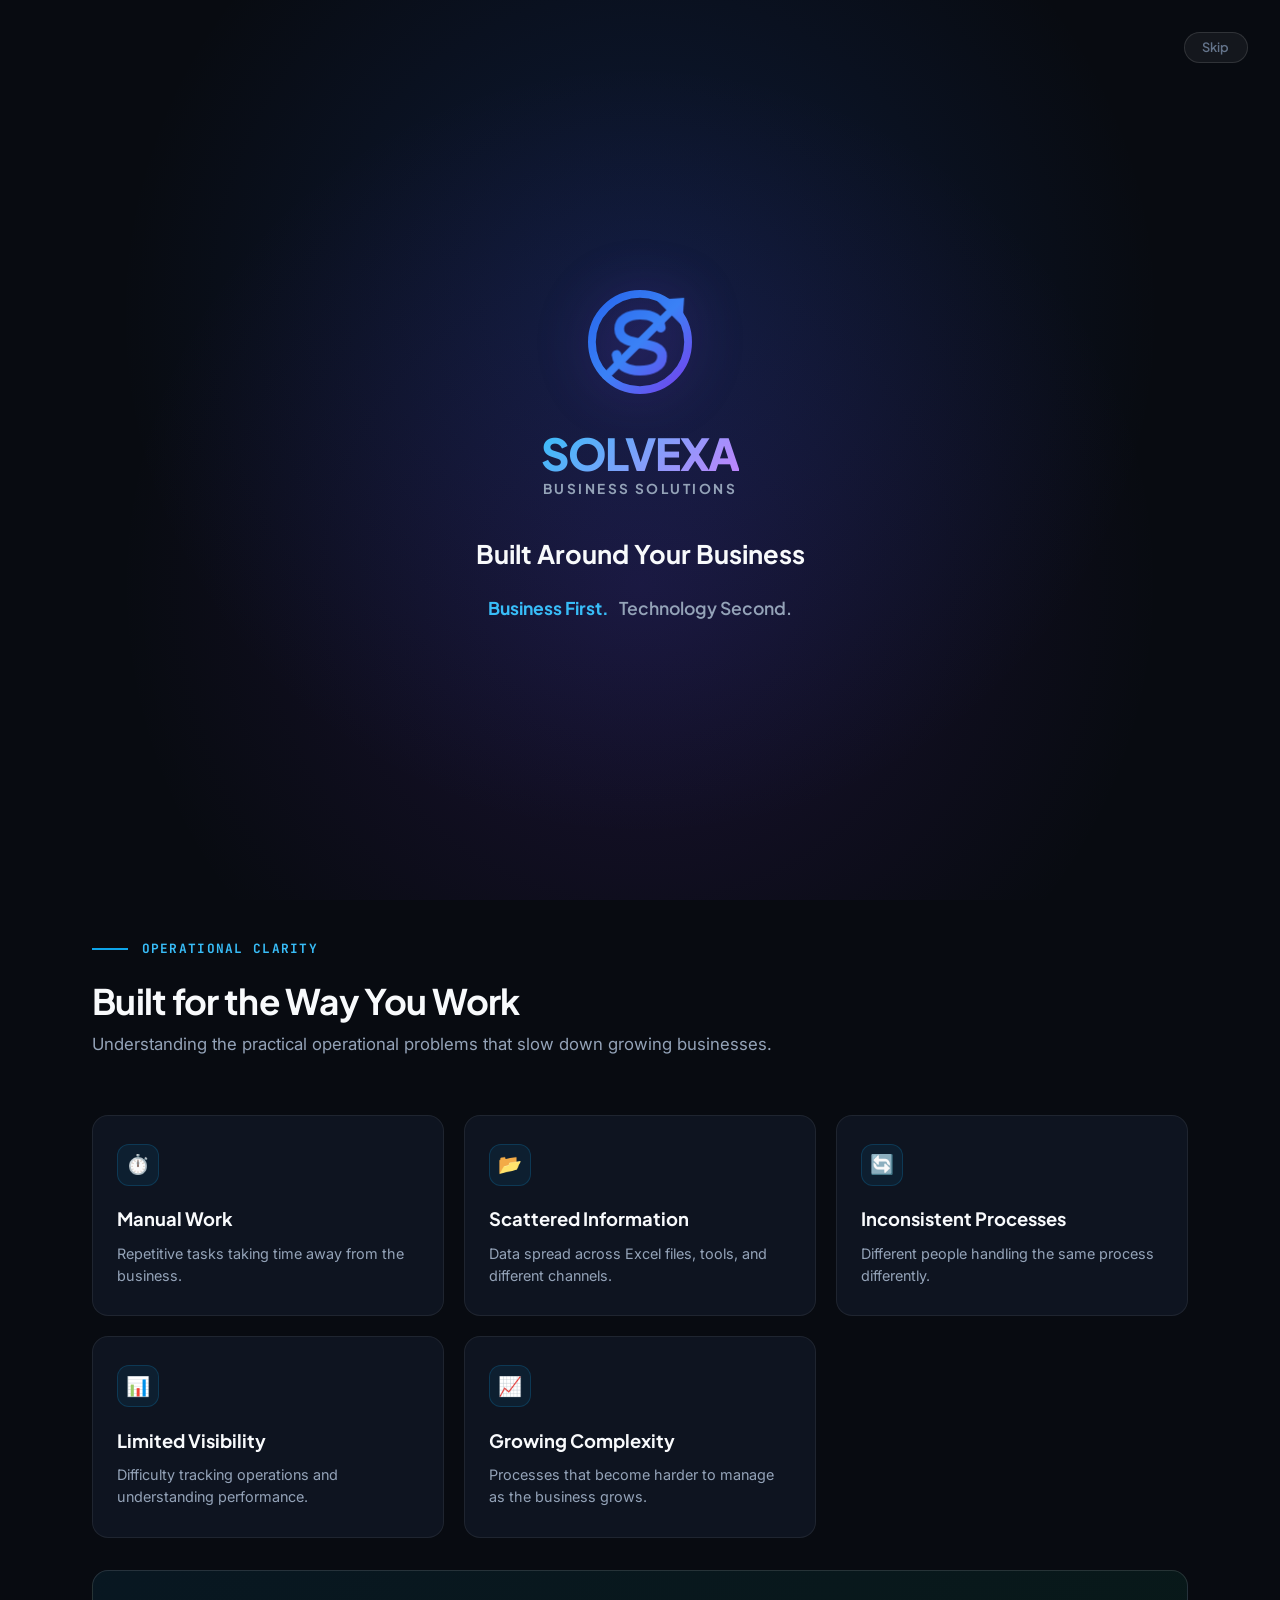
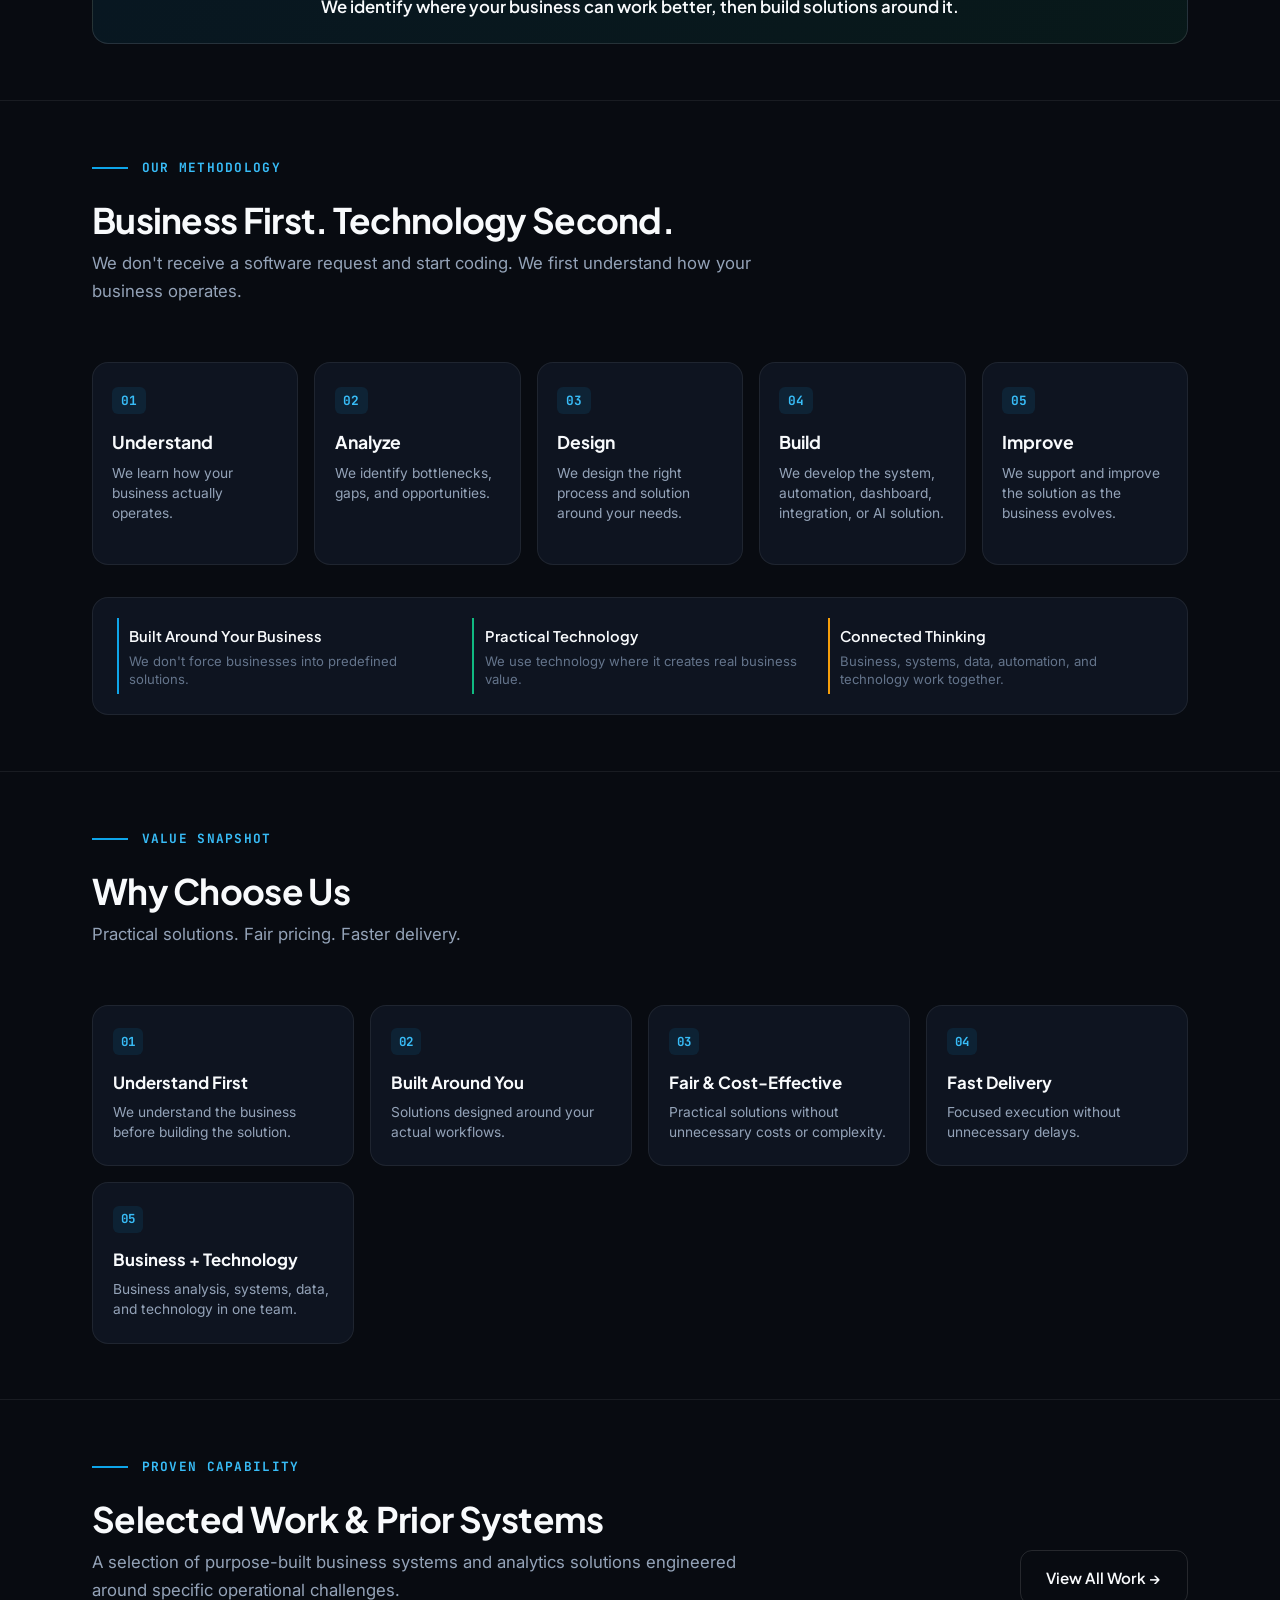
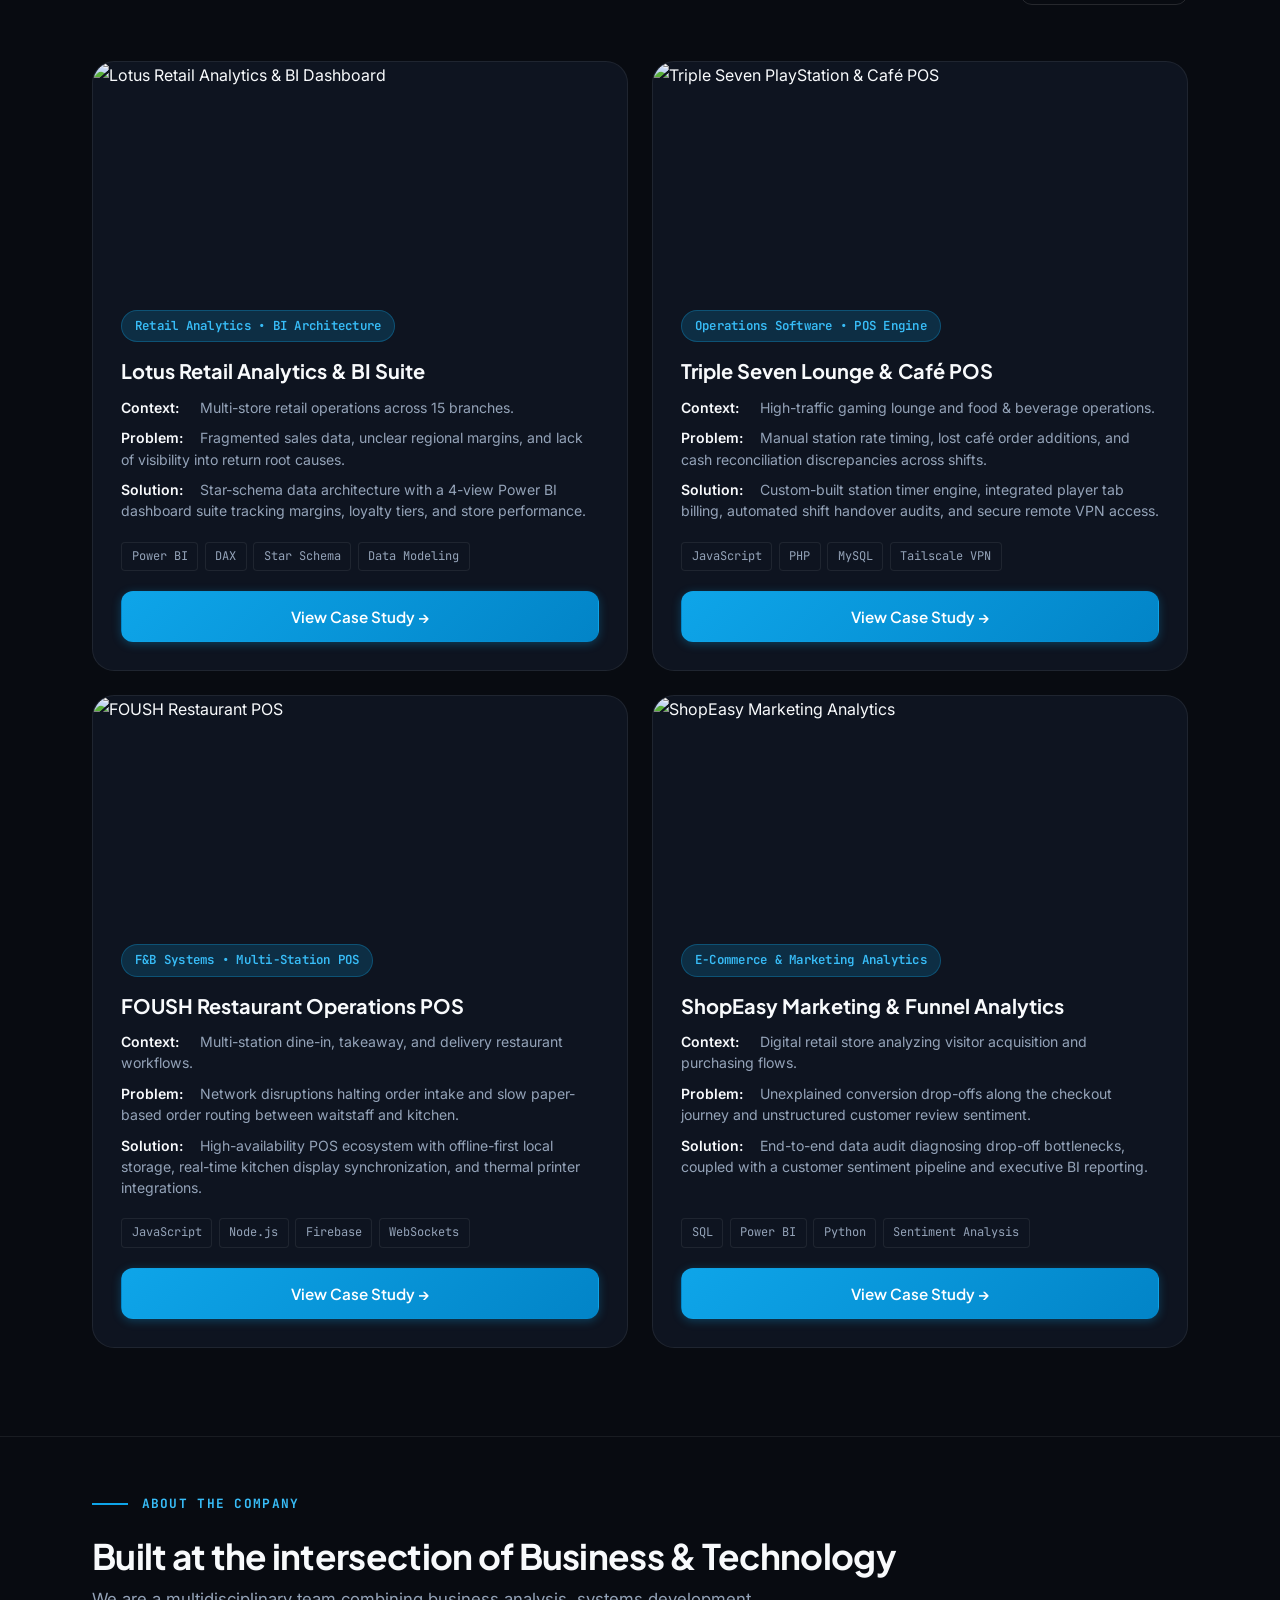
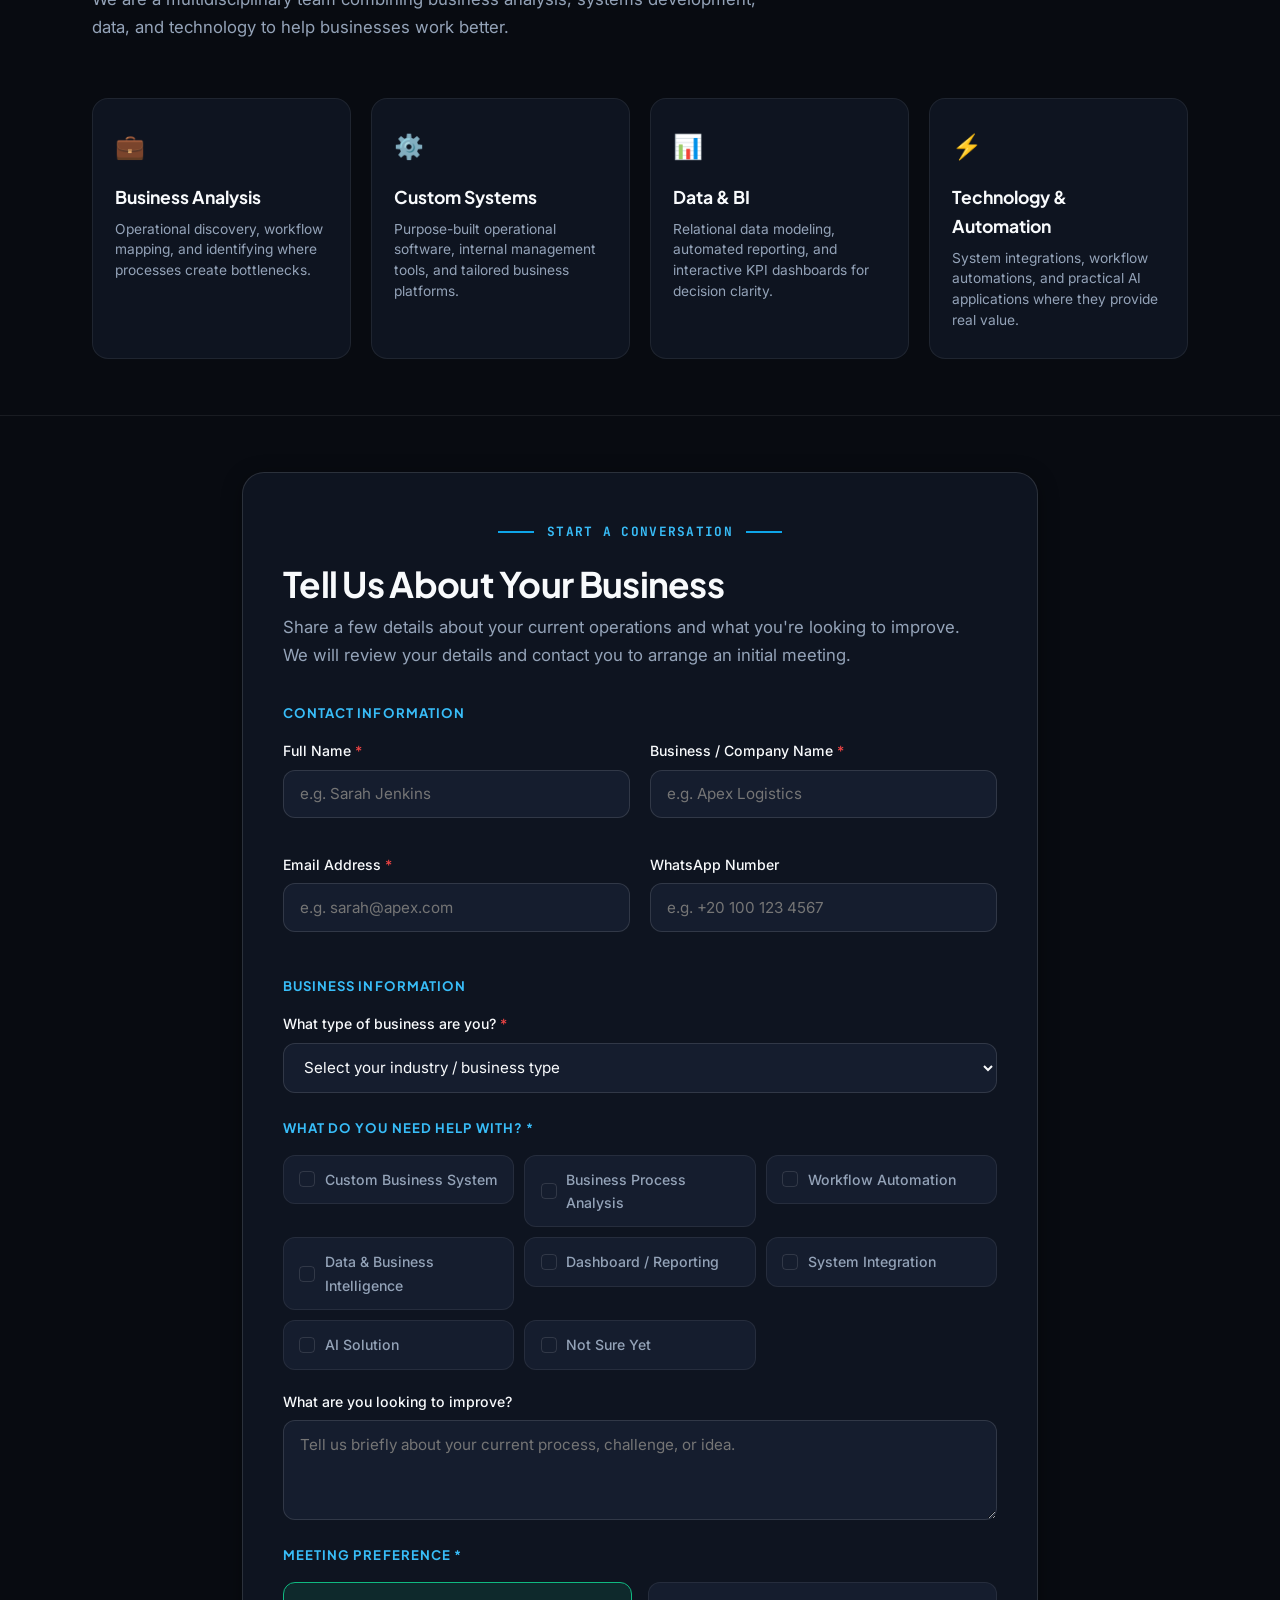
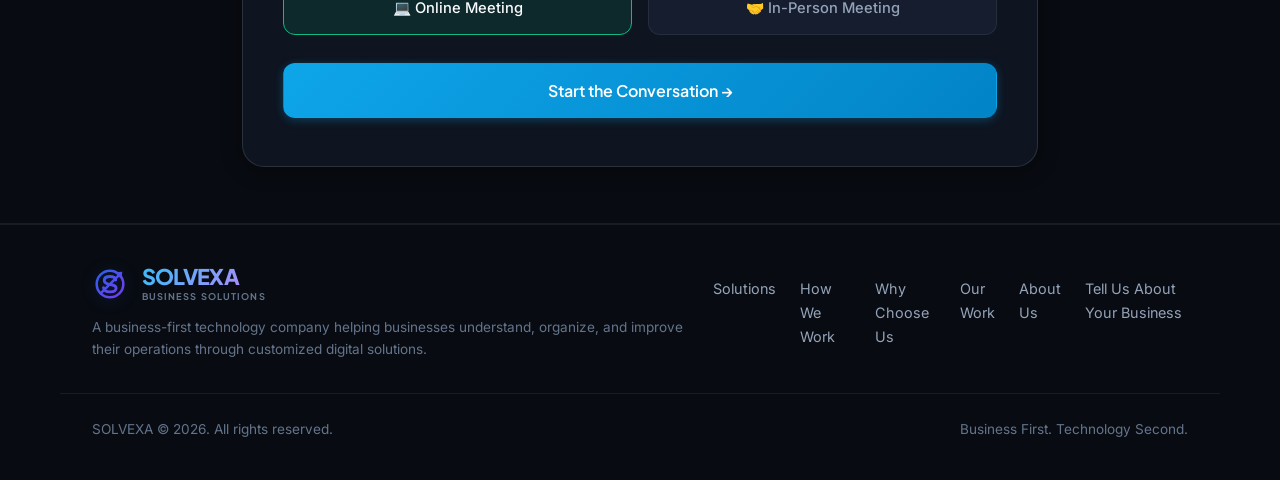
==== index.html @ 396584d7 "Implement SOLVEXA brand identity, opening intro sequence, and hero experience" ====
<!DOCTYPE html>
<html lang="en" dir="ltr">
<head>
  <meta charset="UTF-8" />
  <meta name="viewport" content="width=device-width, initial-scale=1.0" />
  <title>SOLVEXA — Business-First Digital Solutions</title>
  <meta name="description" content="SOLVEXA is a business-first technology company helping businesses understand, organize, and improve their operations through customized digital solutions." />
  
  <!-- Google Fonts: Cairo, Plus Jakarta Sans, Inter, JetBrains Mono -->
  <link rel="preconnect" href="https://fonts.googleapis.com" />
  <link rel="preconnect" href="https://fonts.gstatic.com" crossorigin />
  <link href="https://fonts.googleapis.com/css2?family=Cairo:wght@400;500;600;700;800&family=Inter:wght@300;400;500;600;700&family=JetBrains+Mono:wght@400;500;600;700&family=Plus+Jakarta+Sans:wght@400;500;600;700;800;900&display=swap" rel="stylesheet" />
  
  <!-- Core Stylesheet -->
  <link rel="stylesheet" href="css/styles.css" />
</head>
<body class="dark-theme kh-inspired">

  <!-- ================= 00. SOLVEXA OPENING INTRO SEQUENCE ================= -->
  <div id="solvexa-intro-overlay" class="solvexa-intro-overlay" role="dialog" aria-modal="true" aria-label="SOLVEXA Brand Introduction">
    <button id="solvexa-skip-btn" class="solvexa-skip-btn" aria-label="Skip Introduction" data-i18n="intro.skip">Skip</button>
    
    <div class="intro-content-container">
      <!-- 1. Animated Logo Symbol -->
      <div class="intro-symbol-wrapper">
        <svg class="intro-symbol-svg" viewBox="0 0 200 200" fill="none" xmlns="http://www.w3.org/2000/svg">
          <defs>
            <linearGradient id="solv-grad-primary" x1="20" y1="20" x2="180" y2="180" gradientUnits="userSpaceOnUse">
              <stop offset="0%" stop-color="#2563EB" />
              <stop offset="50%" stop-color="#3B82F6" />
              <stop offset="100%" stop-color="#7C3AED" />
            </linearGradient>
          </defs>
          <!-- Orbital Outer Circle -->
          <circle class="intro-circle" cx="100" cy="100" r="74" stroke="url(#solv-grad-primary)" stroke-width="12" stroke-linecap="round" />
          
          <!-- Upward Arrow Through Center -->
          <g class="intro-arrow-group">
            <line class="intro-arrow-stem" x1="48" y1="152" x2="154" y2="46" stroke="url(#solv-grad-primary)" stroke-width="12" stroke-linecap="round" />
            <path class="intro-arrow-head" d="M125 35 L168 32 L165 75 Z" fill="url(#solv-grad-primary)" />
          </g>
          
          <!-- Iconic Center S -->
          <path class="intro-s-curve" d="M 132 78 C 130 64 118 58 100 58 C 82 58 68 66 68 80 C 68 112 134 94 134 122 C 134 138 118 144 100 144 C 80 144 66 136 64 120" stroke="url(#solv-grad-primary)" stroke-width="15" stroke-linecap="round" stroke-linejoin="round" fill="none" />
        </svg>
      </div>

      <!-- 2. Brand Wordmark & Descriptor -->
      <div class="intro-brand-block">
        <h1 class="intro-wordmark" data-i18n="nav.brand_name">solvexa</h1>
        <span class="intro-descriptor" data-i18n="intro.descriptor">BUSINESS SOLUTIONS</span>
      </div>

      <!-- 3. Positioning Statements Sequence -->
      <div class="intro-statements-block">
        <div class="intro-core-statement" data-i18n="intro.core_statement">Built Around Your Business</div>
        <div class="intro-philosophy-line">
          <span class="intro-phil-1" data-i18n="intro.phil_1">Business First.</span>
          <span class="intro-phil-2" data-i18n="intro.phil_2">Technology Second.</span>
        </div>
      </div>
    </div>
  </div>

  <!-- ================= TOP NAVIGATION BAR ================= -->
  <header class="site-header" id="header">
    <div class="nav-container">
      <a href="index.html" class="brand-logo-lockup" aria-label="SOLVEXA Homepage">
        <!-- SVG Symbol Mark -->
        <svg class="brand-logo-icon" viewBox="0 0 200 200" fill="none" xmlns="http://www.w3.org/2000/svg">
          <circle cx="100" cy="100" r="74" stroke="url(#solv-grad-nav)" stroke-width="14" stroke-linecap="round" />
          <line x1="48" y1="152" x2="154" y2="46" stroke="url(#solv-grad-nav)" stroke-width="14" stroke-linecap="round" />
          <path d="M125 35 L168 32 L165 75 Z" fill="url(#solv-grad-nav)" />
          <path d="M 132 78 C 130 64 118 58 100 58 C 82 58 68 66 68 80 C 68 112 134 94 134 122 C 134 138 118 144 100 144 C 80 144 66 136 64 120" stroke="url(#solv-grad-nav)" stroke-width="16" stroke-linecap="round" stroke-linejoin="round" fill="none" />
          <defs>
            <linearGradient id="solv-grad-nav" x1="20" y1="20" x2="180" y2="180" gradientUnits="userSpaceOnUse">
              <stop offset="0%" stop-color="#2563EB" />
              <stop offset="100%" stop-color="#7C3AED" />
            </linearGradient>
          </defs>
        </svg>

        <div class="brand-logo-text-group">
          <span class="brand-wordmark-title" data-i18n="nav.brand_name">solvexa</span>
          <span class="brand-descriptor-tag" data-i18n="nav.descriptor">BUSINESS SOLUTIONS</span>
        </div>
      </a>

      <div class="header-right-group">
        <nav class="nav-links" id="nav-links">
          <a href="#built-for-work" class="nav-link" data-i18n="nav.solutions">Solutions</a>
          <a href="#our-approach" class="nav-link" data-i18n="nav.how_we_work">How We Work</a>
          <a href="#why-us" class="nav-link" data-i18n="nav.why_us">Why Choose Us</a>
          <a href="#selected-work" class="nav-link" data-i18n="nav.our_work">Our Work</a>
          <a href="#about-us" class="nav-link" data-i18n="nav.about_us">About Us</a>
        </nav>

        <div class="header-social-pills">
          <!-- Language Switcher Pill -->
          <div class="lang-switch-wrap" aria-label="Language Switcher">
            <button type="button" class="lang-btn active" data-lang="en">EN</button>
            <span class="lang-sep">|</span>
            <button type="button" class="lang-btn" data-lang="ar">AR</button>
          </div>

          <a href="#discovery-form" class="btn btn-pill-primary btn-icon-right header-talk-btn">
            <span data-i18n="nav.cta">Tell Us About Your Business</span>
            <svg width="14" height="14" viewBox="0 0 24 24" fill="none" stroke="currentColor" stroke-width="2.5"><line x1="5" y1="12" x2="19" y2="12"></line><polyline points="12 5 19 12 12 19"></polyline></svg>
          </a>
        </div>

        <button class="mobile-toggle" id="mobile-toggle" aria-label="Toggle navigation menu">
          <span></span>
          <span></span>
          <span></span>
        </button>
      </div>
    </div>
  </header>

  <main>

    <!-- ================= 01. HERO SECTION ================= -->
    <section class="kh-hero-section section-spacing" id="home">
      <div class="container">
        
        <div class="kh-hero-grid">
          
          <!-- Left Column: Business-First Positioning -->
          <div class="kh-hero-text-col reveal-on-scroll">
            <div class="hero-badge-wrap">
              <span class="badge badge-primary" data-i18n="hero.badge">SOLVEXA • BUSINESS SOLUTIONS</span>
            </div>

            <h1 class="kh-hero-title">
              <span data-i18n="hero.title_part1">Built Around</span> <br />
              <span class="heading-highlight-svg">
                <span data-i18n="hero.title_part2">Your Business.</span>
                <svg class="highlight-scribble" viewBox="0 0 760 60" preserveAspectRatio="none">
                  <path d="M19,49C75.19,30.63,152,21,317.26,17.27c55.43-.41,198.33-2.08,407.85,12.53"></path>
                </svg>
              </span>
            </h1>

            <p class="kh-hero-subtitle" data-i18n="hero.subtitle">
              We understand your business, identify what can be improved, and build the right solutions around it.
            </p>

            <div class="kh-hero-actions">
              <a href="#discovery-form" class="btn btn-light-editorial btn-icon-right">
                <span data-i18n="hero.cta_primary">Tell Us About Your Business</span>
                <svg width="16" height="16" viewBox="0 0 24 24" fill="none" stroke="currentColor" stroke-width="2.5"><line x1="5" y1="12" x2="19" y2="12"></line><polyline points="12 5 19 12 12 19"></polyline></svg>
              </a>
              <a href="#built-for-work" class="btn btn-outline-editorial btn-icon-right hover-icon-down">
                <span data-i18n="hero.cta_secondary">Explore Our Solutions</span>
                <svg width="16" height="16" viewBox="0 0 24 24" fill="none" stroke="currentColor" stroke-width="2.5"><line x1="12" y1="5" x2="12" y2="19"></line><polyline points="19 12 12 19 5 12"></polyline></svg>
              </a>
            </div>
          </div>

          <!-- Right Column: Abstract Workflow Architecture Visual -->
          <div class="kh-hero-visual-col reveal-on-scroll">
            <div class="hero-workflow-visual">
              <div class="workflow-nodes-flow">
                
                <div class="workflow-node-card">
                  <div class="workflow-node-icon">🏢</div>
                  <div class="workflow-node-text">
                    <h4 data-i18n="hero.node1_title">Business Operations</h4>
                    <p data-i18n="hero.node1_desc">Understanding real-world workflows, teams, and daily challenges.</p>
                  </div>
                </div>

                <div class="workflow-connector-line">
                  <svg width="20" height="20" viewBox="0 0 24 24" fill="none" stroke="currentColor" stroke-width="2.5"><line x1="12" y1="4" x2="12" y2="20"></line><polyline points="6 14 12 20 18 14"></polyline></svg>
                </div>

                <div class="workflow-node-card">
                  <div class="workflow-node-icon">🔍</div>
                  <div class="workflow-node-text">
                    <h4 data-i18n="hero.node2_title">Process & Bottleneck Analysis</h4>
                    <p data-i18n="hero.node2_desc">Diagnosing friction, manual steps, and visibility gaps.</p>
                  </div>
                </div>

                <div class="workflow-connector-line">
                  <svg width="20" height="20" viewBox="0 0 24 24" fill="none" stroke="currentColor" stroke-width="2.5"><line x1="12" y1="4" x2="12" y2="20"></line><polyline points="6 14 12 20 18 14"></polyline></svg>
                </div>

                <div class="workflow-node-card">
                  <div class="workflow-node-icon">⚡</div>
                  <div class="workflow-node-text">
                    <h4 data-i18n="hero.node3_title">Custom Digital Solution</h4>
                    <p data-i18n="hero.node3_desc">Tailored systems, automations, dashboards, and integrations.</p>
                  </div>
                </div>

              </div>
            </div>
          </div>

        </div>

      </div>
    </section>

    <!-- ================= 02. BUILT FOR THE WAY YOU WORK ================= -->
    <section class="section-spacing" id="built-for-work">
      <div class="container">
        
        <div class="section-header">
          <div class="editorial-divider">
            <span class="divider-line"></span>
            <span class="divider-text" data-i18n="problems.tag">OPERATIONAL CLARITY</span>
          </div>
          <h2 class="section-heading" data-i18n="problems.title">Built for the Way You Work</h2>
          <p class="section-sub" data-i18n="problems.subtitle">Understanding the practical operational problems that slow down growing businesses.</p>
        </div>

        <div class="problems-grid reveal-on-scroll">
          
          <div class="problem-card">
            <div class="problem-card-icon">⏱️</div>
            <h3 class="problem-card-title" data-i18n="problems.card1_title">Manual Work</h3>
            <p class="problem-card-desc" data-i18n="problems.card1_desc">Repetitive tasks taking time away from the business.</p>
          </div>

          <div class="problem-card">
            <div class="problem-card-icon">📂</div>
            <h3 class="problem-card-title" data-i18n="problems.card2_title">Scattered Information</h3>
            <p class="problem-card-desc" data-i18n="problems.card2_desc">Data spread across Excel files, tools, and different channels.</p>
          </div>

          <div class="problem-card">
            <div class="problem-card-icon">🔄</div>
            <h3 class="problem-card-title" data-i18n="problems.card3_title">Inconsistent Processes</h3>
            <p class="problem-card-desc" data-i18n="problems.card3_desc">Different people handling the same process differently.</p>
          </div>

          <div class="problem-card">
            <div class="problem-card-icon">📊</div>
            <h3 class="problem-card-title" data-i18n="problems.card4_title">Limited Visibility</h3>
            <p class="problem-card-desc" data-i18n="problems.card4_desc">Difficulty tracking operations and understanding performance.</p>
          </div>

          <div class="problem-card">
            <div class="problem-card-icon">📈</div>
            <h3 class="problem-card-title" data-i18n="problems.card5_title">Growing Complexity</h3>
            <p class="problem-card-desc" data-i18n="problems.card5_desc">Processes that become harder to manage as the business grows.</p>
          </div>

        </div>

        <div class="section-anchor-banner reveal-on-scroll">
          <p data-i18n="problems.banner">We identify where your business can work better, then build solutions around it.</p>
        </div>

      </div>
    </section>

    <!-- ================= 03. OUR APPROACH ================= -->
    <section class="section-spacing" id="our-approach">
      <div class="container">
        
        <div class="section-header">
          <div class="editorial-divider">
            <span class="divider-line"></span>
            <span class="divider-text" data-i18n="approach.tag">OUR METHODOLOGY</span>
          </div>
          <h2 class="section-heading" data-i18n="approach.title">Business First. Technology Second.</h2>
          <p class="section-sub" data-i18n="approach.subtitle">We don't receive a software request and start coding. We first understand how your business operates.</p>
        </div>

        <!-- 5-Step Process (Main Visual Focus) -->
        <div class="approach-steps-grid reveal-on-scroll">
          
          <div class="step-card">
            <span class="step-number">01</span>
            <h3 class="step-title" data-i18n="approach.step1_title">Understand</h3>
            <p class="step-desc" data-i18n="approach.step1_desc">We learn how your business actually operates.</p>
          </div>

          <div class="step-card">
            <span class="step-number">02</span>
            <h3 class="step-title" data-i18n="approach.step2_title">Analyze</h3>
            <p class="step-desc" data-i18n="approach.step2_desc">We identify bottlenecks, gaps, and opportunities.</p>
          </div>

          <div class="step-card">
            <span class="step-number">03</span>
            <h3 class="step-title" data-i18n="approach.step3_title">Design</h3>
            <p class="step-desc" data-i18n="approach.step3_desc">We design the right process and solution around your needs.</p>
          </div>

          <div class="step-card">
            <span class="step-number">04</span>
            <h3 class="step-title" data-i18n="approach.step4_title">Build</h3>
            <p class="step-desc" data-i18n="approach.step4_desc">We develop the system, automation, dashboard, integration, or AI solution.</p>
          </div>

          <div class="step-card">
            <span class="step-number">05</span>
            <h3 class="step-title" data-i18n="approach.step5_title">Improve</h3>
            <p class="step-desc" data-i18n="approach.step5_desc">We support and improve the solution as the business evolves.</p>
          </div>

        </div>

        <!-- Secondary Core Principles -->
        <div class="principles-row reveal-on-scroll">
          
          <div class="principle-item">
            <h4 class="principle-title" data-i18n="approach.principle1_title">Built Around Your Business</h4>
            <p class="principle-desc" data-i18n="approach.principle1_desc">We don't force businesses into predefined solutions.</p>
          </div>

          <div class="principle-item">
            <h4 class="principle-title" data-i18n="approach.principle2_title">Practical Technology</h4>
            <p class="principle-desc" data-i18n="approach.principle2_desc">We use technology where it creates real business value.</p>
          </div>

          <div class="principle-item">
            <h4 class="principle-title" data-i18n="approach.principle3_title">Connected Thinking</h4>
            <p class="principle-desc" data-i18n="approach.principle3_desc">Business, systems, data, automation, and technology work together.</p>
          </div>

        </div>

      </div>
    </section>

    <!-- ================= 04. WHY CHOOSE US ================= -->
    <section class="section-spacing" id="why-us">
      <div class="container">
        
        <div class="section-header">
          <div class="editorial-divider">
            <span class="divider-line"></span>
            <span class="divider-text" data-i18n="why.tag">VALUE SNAPSHOT</span>
          </div>
          <h2 class="section-heading" data-i18n="why.title">Why Choose Us</h2>
          <p class="section-sub" data-i18n="why.subtitle">Practical solutions. Fair pricing. Faster delivery.</p>
        </div>

        <div class="why-us-grid reveal-on-scroll">
          
          <!-- Reason 1 -->
          <div class="why-card">
            <div class="why-card-header">
              <span class="why-num">01</span>
            </div>
            <h3 class="why-title" data-i18n="why.card1_title">Understand First</h3>
            <p class="why-desc" data-i18n="why.card1_desc">We understand the business before building the solution.</p>
          </div>

          <!-- Reason 2 -->
          <div class="why-card">
            <div class="why-card-header">
              <span class="why-num">02</span>
            </div>
            <h3 class="why-title" data-i18n="why.card2_title">Built Around You</h3>
            <p class="why-desc" data-i18n="why.card2_desc">Solutions designed around your actual workflows.</p>
          </div>

          <!-- Reason 3 -->
          <div class="why-card">
            <div class="why-card-header">
              <span class="why-num">03</span>
            </div>
            <h3 class="why-title" data-i18n="why.card3_title">Fair & Cost-Effective</h3>
            <p class="why-desc" data-i18n="why.card3_desc">Practical solutions without unnecessary costs or complexity.</p>
          </div>

          <!-- Reason 4 -->
          <div class="why-card">
            <div class="why-card-header">
              <span class="why-num">04</span>
            </div>
            <h3 class="why-title" data-i18n="why.card4_title">Fast Delivery</h3>
            <p class="why-desc" data-i18n="why.card4_desc">Focused execution without unnecessary delays.</p>
          </div>

          <!-- Reason 5 -->
          <div class="why-card">
            <div class="why-card-header">
              <span class="why-num">05</span>
            </div>
            <h3 class="why-title" data-i18n="why.card5_title">Business + Technology</h3>
            <p class="why-desc" data-i18n="why.card5_desc">Business analysis, systems, data, and technology in one team.</p>
          </div>

        </div>

      </div>
    </section>

    <!-- ================= 05. SELECTED WORK ================= -->
    <section class="section-spacing" id="selected-work">
      <div class="container">
        
        <div class="section-header flex-between reveal-on-scroll">
          <div>
            <div class="editorial-divider">
              <span class="divider-line"></span>
              <span class="divider-text" data-i18n="work.tag">PROVEN CAPABILITY</span>
            </div>
            <h2 class="section-heading" data-i18n="work.title">Selected Work & Prior Systems</h2>
            <p class="section-sub" data-i18n="work.subtitle">A selection of purpose-built business systems and analytics solutions engineered around specific operational challenges.</p>
          </div>
          <a href="projects.html" class="btn btn-outline-editorial">
            <span data-i18n="work.view_all">View All Work →</span>
          </a>
        </div>

        <div class="work-grid reveal-on-scroll">
          
          <!-- Project 1: Lotus Retail BI Suite -->
          <article class="work-card">
            <div class="work-card-media">
              <img src="assets/lotus_retail_cover.png" alt="Lotus Retail Analytics & BI Dashboard" class="work-card-img" loading="lazy" />
            </div>
            <div class="work-card-body">
              <div class="work-meta-row">
                <span class="badge badge-primary" data-i18n="work.p1_badge">Retail Analytics • BI Architecture</span>
              </div>
              <h3 class="work-title" data-i18n="work.p1_title">Lotus Retail Analytics & BI Suite</h3>
              <div class="work-details-list">
                <div class="work-detail-item">
                  <span class="work-detail-label" data-i18n="work.context_label">Context:</span> <span data-i18n="work.p1_context">Multi-store retail operations across 15 branches.</span>
                </div>
                <div class="work-detail-item">
                  <span class="work-detail-label" data-i18n="work.problem_label">Problem:</span> <span data-i18n="work.p1_problem">Fragmented sales data, unclear regional margins, and lack of visibility into return root causes.</span>
                </div>
                <div class="work-detail-item">
                  <span class="work-detail-label" data-i18n="work.solution_label">Solution:</span> <span data-i18n="work.p1_solution">Star-schema data architecture with a 4-view Power BI dashboard suite tracking margins, loyalty tiers, and store performance.</span>
                </div>
              </div>
              <div class="work-tags-strip">
                <span class="tool-tag">Power BI</span>
                <span class="tool-tag">DAX</span>
                <span class="tool-tag">Star Schema</span>
                <span class="tool-tag">Data Modeling</span>
              </div>
              <a href="projects/lotus-retail.html" class="btn btn-primary" style="width: 100%;">
                <span data-i18n="work.view_case_study">View Case Study →</span>
              </a>
            </div>
          </article>

          <!-- Project 2: Triple Seven PlayStation & Café POS -->
          <article class="work-card">
            <div class="work-card-media">
              <img src="assets/triple_seven_cover.jpg" alt="Triple Seven PlayStation & Café POS" class="work-card-img" loading="lazy" />
            </div>
            <div class="work-card-body">
              <div class="work-meta-row">
                <span class="badge badge-primary" data-i18n="work.p2_badge">Operations Software • POS Engine</span>
              </div>
              <h3 class="work-title" data-i18n="work.p2_title">Triple Seven Lounge & Café POS</h3>
              <div class="work-details-list">
                <div class="work-detail-item">
                  <span class="work-detail-label" data-i18n="work.context_label">Context:</span> <span data-i18n="work.p2_context">High-traffic gaming lounge and food & beverage operations.</span>
                </div>
                <div class="work-detail-item">
                  <span class="work-detail-label" data-i18n="work.problem_label">Problem:</span> <span data-i18n="work.p2_problem">Manual station rate timing, lost café order additions, and cash reconciliation discrepancies across shifts.</span>
                </div>
                <div class="work-detail-item">
                  <span class="work-detail-label" data-i18n="work.solution_label">Solution:</span> <span data-i18n="work.p2_solution">Custom-built station timer engine, integrated player tab billing, automated shift handover audits, and secure remote VPN access.</span>
                </div>
              </div>
              <div class="work-tags-strip">
                <span class="tool-tag">JavaScript</span>
                <span class="tool-tag">PHP</span>
                <span class="tool-tag">MySQL</span>
                <span class="tool-tag">Tailscale VPN</span>
              </div>
              <a href="projects/triple-seven.html" class="btn btn-primary" style="width: 100%;">
                <span data-i18n="work.view_case_study">View Case Study →</span>
              </a>
            </div>
          </article>

          <!-- Project 3: FOUSH Restaurant POS -->
          <article class="work-card">
            <div class="work-card-media">
              <img src="assets/foush_real_cover.png" alt="FOUSH Restaurant POS" class="work-card-img" loading="lazy" />
            </div>
            <div class="work-card-body">
              <div class="work-meta-row">
                <span class="badge badge-primary" data-i18n="work.p3_badge">F&B Systems • Multi-Station POS</span>
              </div>
              <h3 class="work-title" data-i18n="work.p3_title">FOUSH Restaurant Operations POS</h3>
              <div class="work-details-list">
                <div class="work-detail-item">
                  <span class="work-detail-label" data-i18n="work.context_label">Context:</span> <span data-i18n="work.p3_context">Multi-station dine-in, takeaway, and delivery restaurant workflows.</span>
                </div>
                <div class="work-detail-item">
                  <span class="work-detail-label" data-i18n="work.problem_label">Problem:</span> <span data-i18n="work.p3_problem">Network disruptions halting order intake and slow paper-based order routing between waitstaff and kitchen.</span>
                </div>
                <div class="work-detail-item">
                  <span class="work-detail-label" data-i18n="work.solution_label">Solution:</span> <span data-i18n="work.p3_solution">High-availability POS ecosystem with offline-first local storage, real-time kitchen display synchronization, and thermal printer integrations.</span>
                </div>
              </div>
              <div class="work-tags-strip">
                <span class="tool-tag">JavaScript</span>
                <span class="tool-tag">Node.js</span>
                <span class="tool-tag">Firebase</span>
                <span class="tool-tag">WebSockets</span>
              </div>
              <a href="projects/foush.html" class="btn btn-primary" style="width: 100%;">
                <span data-i18n="work.view_case_study">View Case Study →</span>
              </a>
            </div>
          </article>

          <!-- Project 4: ShopEasy Marketing Analytics -->
          <article class="work-card">
            <div class="work-card-media">
              <img src="assets/shopeasy_cover.jpg" alt="ShopEasy Marketing Analytics" class="work-card-img" loading="lazy" />
            </div>
            <div class="work-card-body">
              <div class="work-meta-row">
                <span class="badge badge-primary" data-i18n="work.p4_badge">E-Commerce & Marketing Analytics</span>
              </div>
              <h3 class="work-title" data-i18n="work.p4_title">ShopEasy Marketing & Funnel Analytics</h3>
              <div class="work-details-list">
                <div class="work-detail-item">
                  <span class="work-detail-label" data-i18n="work.context_label">Context:</span> <span data-i18n="work.p4_context">Digital retail store analyzing visitor acquisition and purchasing flows.</span>
                </div>
                <div class="work-detail-item">
                  <span class="work-detail-label" data-i18n="work.problem_label">Problem:</span> <span data-i18n="work.p4_problem">Unexplained conversion drop-offs along the checkout journey and unstructured customer review sentiment.</span>
                </div>
                <div class="work-detail-item">
                  <span class="work-detail-label" data-i18n="work.solution_label">Solution:</span> <span data-i18n="work.p4_solution">End-to-end data audit diagnosing drop-off bottlenecks, coupled with a customer sentiment pipeline and executive BI reporting.</span>
                </div>
              </div>
              <div class="work-tags-strip">
                <span class="tool-tag">SQL</span>
                <span class="tool-tag">Power BI</span>
                <span class="tool-tag">Python</span>
                <span class="tool-tag">Sentiment Analysis</span>
              </div>
              <a href="projects/shopeasy.html" class="btn btn-primary" style="width: 100%;">
                <span data-i18n="work.view_case_study">View Case Study →</span>
              </a>
            </div>
          </article>

        </div>

      </div>
    </section>

    <!-- ================= 06. ABOUT US ================= -->
    <section class="section-spacing" id="about-us">
      <div class="container">
        
        <div class="section-header">
          <div class="editorial-divider">
            <span class="divider-line"></span>
            <span class="divider-text" data-i18n="about.tag">ABOUT THE COMPANY</span>
          </div>
          <h2 class="section-heading" data-i18n="about.title">Built at the intersection of Business & Technology</h2>
          <p class="section-sub" data-i18n="about.subtitle">We are a multidisciplinary team combining business analysis, systems development, data, and technology to help businesses work better.</p>
        </div>

        <div class="about-pillars-grid reveal-on-scroll">
          
          <div class="about-pillar-card">
            <div class="pillar-card-icon">💼</div>
            <h3 class="pillar-card-title" data-i18n="about.card1_title">Business Analysis</h3>
            <p class="pillar-card-desc" data-i18n="about.card1_desc">Operational discovery, workflow mapping, and identifying where processes create bottlenecks.</p>
          </div>

          <div class="about-pillar-card">
            <div class="pillar-card-icon">⚙️</div>
            <h3 class="pillar-card-title" data-i18n="about.card2_title">Custom Systems</h3>
            <p class="pillar-card-desc" data-i18n="about.card2_desc">Purpose-built operational software, internal management tools, and tailored business platforms.</p>
          </div>

          <div class="about-pillar-card">
            <div class="pillar-card-icon">📊</div>
            <h3 class="pillar-card-title" data-i18n="about.card3_title">Data & BI</h3>
            <p class="pillar-card-desc" data-i18n="about.card3_desc">Relational data modeling, automated reporting, and interactive KPI dashboards for decision clarity.</p>
          </div>

          <div class="about-pillar-card">
            <div class="pillar-card-icon">⚡</div>
            <h3 class="pillar-card-title" data-i18n="about.card4_title">Technology & Automation</h3>
            <p class="pillar-card-desc" data-i18n="about.card4_desc">System integrations, workflow automations, and practical AI applications where they provide real value.</p>
          </div>

        </div>

      </div>
    </section>

    <!-- ================= 07. TELL US ABOUT YOUR BUSINESS ================= -->
    <section class="section-spacing" id="discovery-form">
      <div class="container discovery-container">
        
        <div class="discovery-card reveal-on-scroll">
          
          <div class="section-header center" style="margin-bottom: 2rem;">
            <div class="editorial-divider center">
              <span class="divider-line"></span>
              <span class="divider-text" data-i18n="form.tag">START A CONVERSATION</span>
              <span class="divider-line"></span>
            </div>
            <h2 class="section-heading" data-i18n="form.title">Tell Us About Your Business</h2>
            <p class="section-sub" data-i18n="form.subtitle">Share a few details about your current operations and what you're looking to improve. We will review your details and contact you to arrange an initial meeting.</p>
          </div>

          <form id="business-discovery-form" class="discovery-form">
            
            <!-- Group 1: Contact Information -->
            <div class="form-group-title" data-i18n="form.group_contact">Contact Information</div>
            
            <div class="form-grid-2">
              <div class="form-group">
                <label for="client-name" class="form-label"><span data-i18n="form.label_name">Full Name</span> <span class="req">*</span></label>
                <input type="text" id="client-name" name="name" class="form-input" placeholder="e.g. Sarah Jenkins" data-i18n-placeholder="form.placeholder_name" required />
              </div>
              <div class="form-group">
                <label for="company-name" class="form-label"><span data-i18n="form.label_company">Business / Company Name</span> <span class="req">*</span></label>
                <input type="text" id="company-name" name="company" class="form-input" placeholder="e.g. Apex Logistics" data-i18n-placeholder="form.placeholder_company" required />
              </div>
            </div>

            <div class="form-grid-2">
              <div class="form-group">
                <label for="client-email" class="form-label"><span data-i18n="form.label_email">Email Address</span> <span class="req">*</span></label>
                <input type="email" id="client-email" name="email" class="form-input" placeholder="e.g. sarah@apex.com" data-i18n-placeholder="form.placeholder_email" required />
              </div>
              <div class="form-group">
                <label for="client-whatsapp" class="form-label" data-i18n="form.label_whatsapp">WhatsApp Number</label>
                <input type="tel" id="client-whatsapp" name="whatsapp" class="form-input" placeholder="e.g. +20 100 123 4567" data-i18n-placeholder="form.placeholder_whatsapp" />
              </div>
            </div>

            <!-- Group 2: Business Type -->
            <div class="form-group-title" data-i18n="form.group_business">Business Information</div>

            <div class="form-group">
              <label for="business-type" class="form-label"><span data-i18n="form.label_business_type">What type of business are you?</span> <span class="req">*</span></label>
              <select id="business-type" name="business_type" class="form-select" required>
                <option value="" disabled selected data-i18n="form.select_default">Select your industry / business type</option>
                <option value="Retail" data-i18n="form.opt_retail">Retail</option>
                <option value="Restaurant / Food & Beverage" data-i18n="form.opt_fnb">Restaurant / Food & Beverage</option>
                <option value="Healthcare / Clinic" data-i18n="form.opt_healthcare">Healthcare / Clinic</option>
                <option value="Gym / Fitness" data-i18n="form.opt_gym">Gym / Fitness</option>
                <option value="Education / Training" data-i18n="form.opt_education">Education / Training</option>
                <option value="Services" data-i18n="form.opt_services">Services</option>
                <option value="E-commerce" data-i18n="form.opt_ecommerce">E-commerce</option>
                <option value="Manufacturing" data-i18n="form.opt_manufacturing">Manufacturing</option>
                <option value="Real Estate" data-i18n="form.opt_realestate">Real Estate</option>
                <option value="Other" data-i18n="form.opt_other">Other (Please specify)</option>
              </select>
            </div>

            <div class="form-group" id="other-business-type-group" style="display: none;">
              <label for="other-business-type" class="form-label"><span data-i18n="form.label_other_type">Please specify your business type</span> <span class="req">*</span></label>
              <input type="text" id="other-business-type" name="other_business_type" class="form-input" placeholder="e.g. Hospitality / Tourism" data-i18n-placeholder="form.placeholder_other" />
            </div>

            <!-- Group 3: Scope of Assistance -->
            <div class="form-group-title"><span data-i18n="form.group_needs">What do you need help with?</span> <span class="req">*</span></div>

            <div class="pills-checkbox-group">
              <div class="pill-checkbox">
                <input type="checkbox" id="need-custom-system" name="needs[]" value="Custom Business System" />
                <label for="need-custom-system">
                  <span class="check-indicator"></span>
                  <span data-i18n="form.need_custom_system">Custom Business System</span>
                </label>
              </div>

              <div class="pill-checkbox">
                <input type="checkbox" id="need-process-analysis" name="needs[]" value="Business Process Analysis" />
                <label for="need-process-analysis">
                  <span class="check-indicator"></span>
                  <span data-i18n="form.need_process_analysis">Business Process Analysis</span>
                </label>
              </div>

              <div class="pill-checkbox">
                <input type="checkbox" id="need-automation" name="needs[]" value="Workflow Automation" />
                <label for="need-automation">
                  <span class="check-indicator"></span>
                  <span data-i18n="form.need_automation">Workflow Automation</span>
                </label>
              </div>

              <div class="pill-checkbox">
                <input type="checkbox" id="need-data-bi" name="needs[]" value="Data & Business Intelligence" />
                <label for="need-data-bi">
                  <span class="check-indicator"></span>
                  <span data-i18n="form.need_data_bi">Data & Business Intelligence</span>
                </label>
              </div>

              <div class="pill-checkbox">
                <input type="checkbox" id="need-dashboards" name="needs[]" value="Dashboard / Reporting" />
                <label for="need-dashboards">
                  <span class="check-indicator"></span>
                  <span data-i18n="form.need_dashboards">Dashboard / Reporting</span>
                </label>
              </div>

              <div class="pill-checkbox">
                <input type="checkbox" id="need-integrations" name="needs[]" value="System Integration" />
                <label for="need-integrations">
                  <span class="check-indicator"></span>
                  <span data-i18n="form.need_integrations">System Integration</span>
                </label>
              </div>

              <div class="pill-checkbox">
                <input type="checkbox" id="need-ai" name="needs[]" value="AI Solution" />
                <label for="need-ai">
                  <span class="check-indicator"></span>
                  <span data-i18n="form.need_ai">AI Solution</span>
                </label>
              </div>

              <div class="pill-checkbox">
                <input type="checkbox" id="need-not-sure" name="needs[]" value="Not Sure Yet" />
                <label for="need-not-sure">
                  <span class="check-indicator"></span>
                  <span data-i18n="form.need_not_sure">Not Sure Yet</span>
                </label>
              </div>
            </div>

            <!-- Group 4: Challenge Description -->
            <div class="form-group">
              <label for="current-challenge" class="form-label" data-i18n="form.label_challenge">What are you looking to improve?</label>
              <textarea id="current-challenge" name="challenge" class="form-textarea" placeholder="Tell us briefly about your current process, challenge, or idea." data-i18n-placeholder="form.placeholder_challenge"></textarea>
            </div>

            <!-- Group 5: Meeting Preference -->
            <div class="form-group-title"><span data-i18n="form.group_meeting">Meeting Preference</span> <span class="req">*</span></div>

            <div class="meeting-type-group">
              <div class="radio-pill">
                <input type="radio" id="meeting-online" name="meeting_type" value="Online Meeting" checked required />
                <label for="meeting-online">
                  <span data-i18n="form.meeting_online">💻 Online Meeting</span>
                </label>
              </div>
              <div class="radio-pill">
                <input type="radio" id="meeting-inperson" name="meeting_type" value="In-Person Meeting" required />
                <label for="meeting-inperson">
                  <span data-i18n="form.meeting_inperson">🤝 In-Person Meeting</span>
                </label>
              </div>
            </div>

            <button type="submit" class="btn btn-primary btn-lg form-submit-btn" id="submit-discovery-btn">
              <span data-i18n="form.submit_btn">Start the Conversation →</span>
            </button>

          </form>

          <div id="form-confirmation" class="confirmation-state" style="display: none;">
            <div class="confirmation-icon">✓</div>
            <h3 class="confirmation-title" data-i18n="confirm.title">Request Received</h3>
            <p class="confirmation-desc" data-i18n="confirm.desc">
              Thanks for telling us about your business. We'll review your details and get in touch to arrange the meeting.
            </p>
          </div>

        </div>

      </div>
    </section>

  </main>

  <!-- ================= SITE FOOTER ================= -->
  <footer class="site-footer">
    <div class="container footer-container">
      <div class="footer-left">
        <a href="index.html" class="brand-logo-lockup" style="margin-bottom: 0.75rem;">
          <svg class="brand-logo-icon" viewBox="0 0 200 200" fill="none" xmlns="http://www.w3.org/2000/svg">
            <circle cx="100" cy="100" r="74" stroke="url(#solv-grad-footer)" stroke-width="14" stroke-linecap="round" />
            <line x1="48" y1="152" x2="154" y2="46" stroke="url(#solv-grad-footer)" stroke-width="14" stroke-linecap="round" />
            <path d="M125 35 L168 32 L165 75 Z" fill="url(#solv-grad-footer)" />
            <path d="M 132 78 C 130 64 118 58 100 58 C 82 58 68 66 68 80 C 68 112 134 94 134 122 C 134 138 118 144 100 144 C 80 144 66 136 64 120" stroke="url(#solv-grad-footer)" stroke-width="16" stroke-linecap="round" stroke-linejoin="round" fill="none" />
            <defs>
              <linearGradient id="solv-grad-footer" x1="20" y1="20" x2="180" y2="180" gradientUnits="userSpaceOnUse">
                <stop offset="0%" stop-color="#2563EB" />
                <stop offset="100%" stop-color="#7C3AED" />
              </linearGradient>
            </defs>
          </svg>
          <div class="brand-logo-text-group">
            <span class="brand-wordmark-title" data-i18n="nav.brand_name">solvexa</span>
            <span class="brand-descriptor-tag" data-i18n="nav.descriptor">BUSINESS SOLUTIONS</span>
          </div>
        </a>
        <p class="footer-sub" data-i18n="footer.desc">A business-first technology company helping businesses understand, organize, and improve their operations through customized digital solutions.</p>
      </div>
      <div class="footer-links">
        <a href="#built-for-work" class="footer-link" data-i18n="nav.solutions">Solutions</a>
        <a href="#our-approach" class="footer-link" data-i18n="nav.how_we_work">How We Work</a>
        <a href="#why-us" class="footer-link" data-i18n="nav.why_us">Why Choose Us</a>
        <a href="#selected-work" class="footer-link" data-i18n="nav.our_work">Our Work</a>
        <a href="#about-us" class="footer-link" data-i18n="nav.about_us">About Us</a>
        <a href="#discovery-form" class="footer-link" data-i18n="nav.cta">Contact</a>
      </div>
    </div>
    <div class="container" style="margin-top: 2rem; padding-top: 1.5rem; border-top: 1px solid var(--border-subtle); display: flex; justify-content: space-between; align-items: center; flex-wrap: wrap; gap: 1rem;">
      <span style="font-size: 0.85rem; color: var(--text-muted);" data-i18n="footer.rights">SOLVEXA &copy; 2026. All rights reserved.</span>
      <span style="font-size: 0.85rem; color: var(--text-muted);" data-i18n="footer.slogan">Business First. Technology Second.</span>
    </div>
  </footer>

  <script src="js/translations.js"></script>
  <script src="js/projects-data.js"></script>
  <script src="js/app.js"></script>
</body>
</html>
---- css/styles.css ----
/* ==========================================================================
   ATEF ELASKLANY PORTFOLIO — COMPLETE UNIFIED DESIGN SYSTEM
   Theme: Refined Technical Dark Mode (Data & Systems Focused)
   ========================================================================== */

/* ----------------- CSS Custom Properties (Design Tokens) ----------------- */
:root {
  /* Color Palette: Canvas & Surfaces */
  --bg-canvas: #080B11;
  --bg-surface: #0E1420;
  --bg-surface-elevated: #151D2E;
  --bg-card: rgba(18, 26, 42, 0.75);
  --bg-card-hover: rgba(26, 37, 59, 0.9);
  --bg-glass: rgba(14, 20, 32, 0.75);

  /* Borders & Dividers */
  --border-subtle: rgba(255, 255, 255, 0.07);
  --border-medium: rgba(255, 255, 255, 0.12);
  --border-focus: rgba(14, 165, 233, 0.4);
  --border-slate: #1E293B;

  /* Accent Colors (Analytical & Action) */
  --accent-cyan: #0EA5E9;
  --accent-cyan-light: #38BDF8;
  --accent-cyan-glow: rgba(14, 165, 233, 0.18);
  --accent-emerald: #10B981;
  --accent-emerald-light: #34D399;
  --accent-emerald-glow: rgba(16, 185, 129, 0.18);
  --accent-warning: #F59E0B;
  --accent-danger: #EF4444;

  /* Typography Colors */
  --text-primary: #F8FAFC;
  --text-secondary: #94A3B8;
  --text-muted: #64748B;
  --text-inverse: #080B11;

  /* Typography Font Stacks */
  --font-heading: 'Plus Jakarta Sans', -apple-system, BlinkMacSystemFont, sans-serif;
  --font-body: 'Inter', -apple-system, BlinkMacSystemFont, sans-serif;
  --font-mono: 'JetBrains Mono', monospace;

  /* Spacing Scale */
  --spacing-xs: 0.5rem;
  --spacing-sm: 0.75rem;
  --spacing-md: 1.25rem;
  --spacing-lg: 2rem;
  --spacing-xl: 3.5rem;
  --spacing-2xl: 5rem;

  /* Shadows & Radius */
  --radius-sm: 6px;
  --radius-md: 12px;
  --radius-lg: 16px;
  --radius-xl: 22px;
  --shadow-subtle: 0 4px 20px rgba(0, 0, 0, 0.35);
  --shadow-glow: 0 0 30px rgba(14, 165, 233, 0.15);

  /* Transitions */
  --transition-fast: 0.18s cubic-bezier(0.16, 1, 0.3, 1);
  --transition-smooth: 0.3s cubic-bezier(0.16, 1, 0.3, 1);
}

/* ----------------- Global Reset & Base Styles ----------------- */
*, *::before, *::after {
  box-sizing: border-box;
  margin: 0;
  padding: 0;
}

html {
  font-size: 16px;
  scroll-behavior: smooth;
  -webkit-font-smoothing: antialiased;
  -moz-osx-font-smoothing: grayscale;
}

body.dark-theme {
  background-color: var(--bg-canvas);
  color: var(--text-primary);
  font-family: var(--font-body);
  line-height: 1.65;
  background-image: 
    radial-gradient(circle at 50% 0%, rgba(14, 165, 233, 0.08) 0%, transparent 50%),
    radial-gradient(circle at 85% 20%, rgba(16, 185, 129, 0.04) 0%, transparent 40%);
  background-attachment: fixed;
  min-height: 100vh;
}

/* Container */
.container {
  width: 100%;
  max-width: 1160px;
  margin-left: auto;
  margin-right: auto;
  padding-left: var(--spacing-lg);
  padding-right: var(--spacing-lg);
}

/* Section Spacing */
.section-spacing {
  padding-top: var(--spacing-xl);
  padding-bottom: var(--spacing-xl);
  border-bottom: 1px solid var(--border-subtle);
}

/* Section Headers */
.section-header {
  margin-bottom: var(--spacing-xl);
}

.section-header.flex-between {
  display: flex;
  justify-content: space-between;
  align-items: flex-end;
  gap: 1.5rem;
}

.section-tag {
  display: inline-block;
  font-family: var(--font-mono);
  font-size: 0.8rem;
  font-weight: 600;
  color: var(--accent-cyan-light);
  text-transform: uppercase;
  letter-spacing: 0.08em;
  margin-bottom: var(--spacing-xs);
}

.section-heading {
  font-family: var(--font-heading);
  font-size: 2.2rem;
  font-weight: 700;
  color: var(--text-primary);
  letter-spacing: -0.02em;
  line-height: 1.25;
  margin-bottom: var(--spacing-xs);
}

.section-sub {
  font-size: 1.05rem;
  color: var(--text-secondary);
  max-width: 680px;
}

.gradient-text {
  background: linear-gradient(135deg, #38BDF8 0%, #0EA5E9 100%);
  -webkit-background-clip: text;
  -webkit-text-fill-color: transparent;
}

.gradient-text-emerald {
  background: linear-gradient(135deg, #34D399 0%, #10B981 100%);
  -webkit-background-clip: text;
  -webkit-text-fill-color: transparent;
}

/* ----------------- Buttons & Badges ----------------- */
.btn {
  display: inline-flex;
  align-items: center;
  justify-content: center;
  gap: 0.5rem;
  padding: 0.75rem 1.4rem;
  border-radius: var(--radius-md);
  font-family: var(--font-heading);
  font-size: 0.95rem;
  font-weight: 600;
  text-decoration: none;
  cursor: pointer;
  transition: all var(--transition-fast);
  border: 1px solid transparent;
}

.btn-primary {
  background: linear-gradient(135deg, var(--accent-cyan) 0%, #0284C7 100%);
  color: #FFFFFF;
  box-shadow: 0 2px 10px rgba(14, 165, 233, 0.3);
}

.btn-primary:hover {
  background: linear-gradient(135deg, var(--accent-cyan-light) 0%, var(--accent-cyan) 100%);
  transform: translateY(-2px);
  box-shadow: 0 4px 18px rgba(14, 165, 233, 0.4);
}

.btn-secondary {
  background-color: var(--bg-surface-elevated);
  color: var(--text-primary);
  border-color: var(--border-medium);
}

.btn-secondary:hover {
  background-color: var(--border-slate);
  transform: translateY(-2px);
  border-color: var(--accent-cyan);
}

.btn-sm {
  padding: 0.45rem 0.95rem;
  font-size: 0.85rem;
}

.badge {
  display: inline-flex;
  align-items: center;
  padding: 0.3rem 0.8rem;
  border-radius: 999px;
  font-family: var(--font-mono);
  font-size: 0.78rem;
  font-weight: 600;
  letter-spacing: 0.02em;
}

.badge-primary {
  background-color: var(--accent-cyan-glow);
  color: var(--accent-cyan-light);
  border: 1px solid rgba(14, 165, 233, 0.3);
}

.badge-subtle {
  background-color: var(--bg-surface-elevated);
  color: var(--text-secondary);
  border: 1px solid var(--border-subtle);
}

/* ----------------- Header Navigation ----------------- */
.site-header {
  position: sticky;
  top: 0;
  z-index: 100;
  background-color: var(--bg-glass);
  backdrop-filter: blur(14px);
  -webkit-backdrop-filter: blur(14px);
  border-bottom: 1px solid var(--border-subtle);
}

.nav-container {
  display: flex;
  align-items: center;
  justify-content: space-between;
  height: 70px;
  max-width: 1160px;
  margin: 0 auto;
  padding: 0 var(--spacing-lg);
}

.brand-logo {
  display: flex;
  align-items: center;
  gap: 1rem;
  text-decoration: none;
}

.logo-name {
  font-family: var(--font-heading);
  font-size: 1.15rem;
  font-weight: 700;
  color: var(--text-primary);
  letter-spacing: -0.01em;
}

.status-indicator {
  display: inline-flex;
  align-items: center;
  gap: 0.4rem;
  padding: 0.2rem 0.6rem;
  background-color: var(--accent-emerald-glow);
  border: 1px solid rgba(16, 185, 129, 0.3);
  border-radius: 999px;
  font-size: 0.75rem;
  color: var(--accent-emerald);
  font-family: var(--font-body);
  font-weight: 500;
}

.status-dot {
  width: 6px;
  height: 6px;
  border-radius: 50%;
  background-color: var(--accent-emerald);
  box-shadow: 0 0 8px var(--accent-emerald);
}

.nav-links {
  display: flex;
  align-items: center;
  gap: 1.5rem;
}

.nav-links a {
  font-size: 0.9rem;
  font-weight: 500;
  color: var(--text-secondary);
  text-decoration: none;
  transition: color var(--transition-fast);
}

.nav-links a:hover {
  color: var(--text-primary);
}

/* ----------------- 01. Homepage Hero Section ----------------- */
.hp-hero {
  padding-top: var(--spacing-2xl);
  padding-bottom: var(--spacing-xl);
}

.hero-badge-wrap {
  display: flex;
  flex-wrap: wrap;
  align-items: center;
  gap: 0.75rem;
  margin-bottom: var(--spacing-md);
}

.hp-hero-title {
  font-family: var(--font-heading);
  font-size: 3.4rem;
  font-weight: 800;
  line-height: 1.15;
  letter-spacing: -0.03em;
  color: var(--text-primary);
  margin-bottom: 1.25rem;
  max-width: 960px;
}

.hp-hero-description {
  font-size: 1.2rem;
  color: var(--text-secondary);
  line-height: 1.7;
  max-width: 820px;
  margin-bottom: var(--spacing-lg);
}

.hp-hero-actions {
  display: flex;
  gap: 1rem;
  margin-bottom: var(--spacing-2xl);
}

.hero-trust-grid {
  display: grid;
  grid-template-columns: repeat(3, 1fr);
  gap: 1.5rem;
  padding-top: var(--spacing-xl);
  border-top: 1px solid var(--border-subtle);
}

.trust-item {
  display: flex;
  align-items: flex-start;
  gap: 1rem;
  background: var(--bg-card);
  border: 1px solid var(--border-subtle);
  border-radius: var(--radius-md);
  padding: 1.25rem;
}

.trust-icon {
  font-size: 1.5rem;
  line-height: 1;
}

.trust-title {
  display: block;
  font-family: var(--font-heading);
  font-size: 0.95rem;
  font-weight: 700;
  color: var(--text-primary);
  margin-bottom: 0.2rem;
}

.trust-desc {
  font-size: 0.85rem;
  color: var(--text-secondary);
  line-height: 1.5;
}

/* ----------------- 02. Core Differentiator (The BIS Triad) ----------------- */
.differentiator-grid {
  display: grid;
  grid-template-columns: repeat(3, 1fr);
  gap: 1.5rem;
}

.diff-card {
  background: var(--bg-card);
  backdrop-filter: blur(12px);
  border: 1px solid var(--border-subtle);
  border-radius: var(--radius-lg);
  padding: 2rem 1.75rem;
  position: relative;
  transition: all var(--transition-smooth);
}

.diff-card:hover {
  border-color: var(--accent-cyan);
  transform: translateY(-4px);
  box-shadow: var(--shadow-subtle);
}

.diff-number {
  font-family: var(--font-mono);
  font-size: 1.75rem;
  font-weight: 800;
  color: var(--accent-cyan-light);
  opacity: 0.5;
  margin-bottom: 0.75rem;
}

.diff-title {
  font-family: var(--font-heading);
  font-size: 1.2rem;
  font-weight: 700;
  color: var(--text-primary);
  margin-bottom: 0.75rem;
}

.diff-desc {
  font-size: 0.92rem;
  color: var(--text-secondary);
  line-height: 1.6;
  margin-bottom: 1.25rem;
}

.diff-tags {
  display: flex;
  flex-direction: column;
  gap: 0.4rem;
}

.diff-tags span {
  font-family: var(--font-mono);
  font-size: 0.75rem;
  color: var(--accent-cyan-light);
  background: var(--accent-cyan-glow);
  padding: 0.25rem 0.5rem;
  border-radius: 4px;
  display: inline-block;
  width: fit-content;
}

/* ----------------- 03. Selected Work (Project Grid System) ----------------- */
.project-filter-note .filter-status {
  font-family: var(--font-mono);
  font-size: 0.78rem;
  color: var(--accent-emerald);
  background: var(--accent-emerald-glow);
  padding: 0.3rem 0.75rem;
  border-radius: 999px;
  border: 1px solid rgba(16, 185, 129, 0.3);
}

.project-filters {
  display: flex;
  gap: 0.75rem;
  margin-bottom: 2.5rem;
  flex-wrap: wrap;
}

.filter-btn {
  background: var(--bg-surface);
  border: 1px solid var(--border-medium);
  color: var(--text-secondary);
  font-family: var(--font-heading);
  font-size: 0.9rem;
  font-weight: 600;
  padding: 0.5rem 1.25rem;
  border-radius: 999px;
  cursor: pointer;
  transition: all var(--transition-fast);
}

.filter-btn:hover {
  border-color: var(--accent-cyan);
  color: var(--text-primary);
}

.filter-btn.active {
  background: var(--accent-cyan-glow);
  border-color: var(--accent-cyan);
  color: var(--accent-cyan-light);
}

.project-grid {
  display: grid;
  grid-template-columns: repeat(2, 1fr);
  gap: 2rem;
}

@media (max-width: 768px) {
  .project-grid {
    grid-template-columns: 1fr;
  }
}

.project-card {
  background: var(--bg-card);
  backdrop-filter: blur(14px);
  border: 1px solid var(--border-medium);
  border-radius: var(--radius-xl);
  overflow: hidden;
  transition: all var(--transition-smooth), opacity 0.3s ease, transform 0.3s ease;
  display: flex;
  flex-direction: column;
}

.project-card.hidden {
  display: none;
}

.project-card:hover {
  border-color: var(--accent-cyan);
  box-shadow: var(--shadow-subtle), var(--shadow-glow);
  transform: translateY(-4px);
}

.grid-cover-wrapper {
  overflow: hidden;
  width: 100%;
  aspect-ratio: 16 / 9;
  border-bottom: 1px solid var(--border-medium);
}

.grid-cover {
  width: 100%;
  height: 100%;
  object-fit: cover;
  transition: transform var(--transition-smooth);
}

.project-card:hover .grid-cover {
  transform: scale(1.03);
}

.grid-content {
  padding: 2rem;
  display: flex;
  flex-direction: column;
  flex-grow: 1;
}

.grid-meta {
  margin-bottom: 1rem;
}

.grid-title {
  font-family: var(--font-heading);
  font-size: 1.4rem;
  font-weight: 700;
  color: var(--text-primary);
  line-height: 1.3;
  margin-bottom: 0.75rem;
}

.grid-summary {
  font-size: 0.95rem;
  color: var(--text-secondary);
  line-height: 1.6;
  margin-bottom: 1.5rem;
  flex-grow: 1;
}

.grid-footer {
  margin-top: auto;
}

/* Projects Page Specific Styles */
.projects-page-header {
  padding-top: var(--spacing-xl);
  padding-bottom: var(--spacing-lg);
  border-bottom: 1px solid var(--border-subtle);
  margin-bottom: var(--spacing-lg);
  background: linear-gradient(180deg, rgba(10, 15, 26, 0.4) 0%, var(--bg-canvas) 100%);
}

.view-all-cta {
  display: flex;
  justify-content: center;
  margin-top: 3.5rem;
}

.view-all-cta .btn-lg {
  padding: 1rem 2.5rem;
  font-size: 1.05rem;
}

/* Card Visual Mockup Side */
.visual-window {
  background-color: #0A0F1A;
  border: 1px solid var(--border-subtle);
  border-radius: var(--radius-lg);
  overflow: hidden;
  height: 100%;
  display: flex;
  flex-direction: column;
}

.v-header {
  display: flex;
  justify-content: space-between;
  align-items: center;
  padding: 0.65rem 1rem;
  background-color: var(--bg-surface-elevated);
  border-bottom: 1px solid var(--border-subtle);
}

.v-dots {
  display: flex;
  gap: 5px;
}

.v-dots span {
  width: 8px;
  height: 8px;
  border-radius: 50%;
  background-color: var(--text-muted);
}

.v-title {
  font-family: var(--font-mono);
  font-size: 0.75rem;
  color: var(--text-secondary);
}

.v-badge {
  font-family: var(--font-mono);
  font-size: 0.7rem;
  color: var(--accent-cyan-light);
  background: var(--accent-cyan-glow);
  padding: 0.15rem 0.4rem;
  border-radius: 4px;
}

.v-preview-content {
  padding: 1.5rem;
  display: flex;
  flex-direction: column;
  justify-content: space-between;
  flex: 1;
  gap: 1.25rem;
}

.v-kpis {
  display: grid;
  grid-template-columns: repeat(2, 1fr);
  gap: 0.75rem;
}

.v-kpi-item {
  background: var(--bg-surface);
  border: 1px solid var(--border-subtle);
  border-radius: 6px;
  padding: 0.75rem;
  display: flex;
  flex-direction: column;
}

.v-trend-line {
  background: var(--bg-surface);
  border: 1px solid var(--border-subtle);
  border-radius: 6px;
  padding: 0.75rem;
  display: flex;
  flex-direction: column;
  position: relative;
}

.trend-peak-tag {
  font-family: var(--font-mono);
  font-size: 0.65rem;
  color: var(--accent-emerald);
  position: absolute;
  top: 6px;
  left: 10px;
}

.trend-low-tag {
  font-family: var(--font-mono);
  font-size: 0.65rem;
  color: var(--accent-danger);
  position: absolute;
  bottom: 6px;
  right: 10px;
}

.mini-chart {
  width: 100%;
  height: 60px;
  margin-top: 10px;
}

/* Card Details Side */
.card-details {
  display: flex;
  flex-direction: column;
  justify-content: space-between;
}

.card-meta {
  display: flex;
  align-items: center;
  gap: 0.75rem;
  margin-bottom: 0.75rem;
}

.meta-item {
  font-family: var(--font-mono);
  font-size: 0.75rem;
  color: var(--text-muted);
}

.card-title {
  font-family: var(--font-heading);
  font-size: 1.75rem;
  font-weight: 700;
  color: var(--text-primary);
  line-height: 1.25;
  margin-bottom: 0.85rem;
}

.card-summary {
  font-size: 0.95rem;
  color: var(--text-secondary);
  line-height: 1.65;
  margin-bottom: 1.25rem;
}

.card-summary strong {
  color: var(--text-primary);
}

.card-metrics-strip {
  display: flex;
  gap: 0.75rem;
  margin-bottom: 1.25rem;
}

.metric-pill {
  background: var(--bg-surface-elevated);
  border: 1px solid var(--border-subtle);
  border-radius: 6px;
  padding: 0.5rem 0.85rem;
  display: flex;
  flex-direction: column;
}

.m-val {
  font-family: var(--font-heading);
  font-weight: 700;
  font-size: 1.1rem;
  color: var(--text-primary);
  line-height: 1.1;
}

.m-lbl {
  font-family: var(--font-mono);
  font-size: 0.68rem;
  color: var(--text-muted);
  text-transform: uppercase;
  margin-top: 0.15rem;
}

.card-tools {
  display: flex;
  flex-wrap: wrap;
  gap: 0.5rem;
  margin-bottom: 1.5rem;
}

.tool-tag {
  font-family: var(--font-mono);
  font-size: 0.75rem;
  padding: 0.25rem 0.6rem;
  background: var(--bg-surface);
  border: 1px solid var(--border-subtle);
  border-radius: 4px;
  color: var(--text-secondary);
}

/* ----------------- 04. Capabilities Section ----------------- */
.capabilities-grid {
  display: grid;
  grid-template-columns: repeat(2, 1fr);
  gap: 1.5rem;
}

.cap-card {
  background: var(--bg-card);
  border: 1px solid var(--border-subtle);
  border-radius: var(--radius-lg);
  padding: 2rem 1.75rem;
  transition: all var(--transition-fast);
}

.cap-card:hover {
  border-color: var(--border-medium);
  transform: translateY(-3px);
}

.cap-icon {
  font-size: 1.75rem;
  margin-bottom: 1rem;
  line-height: 1;
}

.cap-title {
  font-family: var(--font-heading);
  font-size: 1.25rem;
  font-weight: 700;
  color: var(--text-primary);
  margin-bottom: 0.5rem;
}

.cap-desc {
  font-size: 0.95rem;
  color: var(--text-secondary);
  line-height: 1.6;
}

/* ----------------- 05. Methodology Section ----------------- */
.framework-steps {
  display: grid;
  grid-template-columns: repeat(4, 1fr);
  gap: 1.25rem;
}

.f-step {
  background: var(--bg-surface);
  border: 1px solid var(--border-subtle);
  border-radius: var(--radius-lg);
  padding: 1.75rem 1.5rem;
}

.f-num {
  font-family: var(--font-mono);
  font-size: 1.5rem;
  font-weight: 800;
  color: var(--accent-cyan-light);
  margin-bottom: 0.5rem;
}

.f-title {
  font-family: var(--font-heading);
  font-size: 1.1rem;
  font-weight: 700;
  color: var(--text-primary);
  margin-bottom: 0.5rem;
}

.f-desc {
  font-size: 0.88rem;
  color: var(--text-secondary);
  line-height: 1.55;
}

/* ----------------- 06. About Section ----------------- */
.about-grid {
  display: grid;
  grid-template-columns: 7fr 5fr;
  gap: 2.5rem;
  align-items: center;
}

.about-p {
  font-size: 1.05rem;
  color: var(--text-secondary);
  line-height: 1.75;
  margin-bottom: 1.25rem;
}

.about-p strong {
  color: var(--text-primary);
}

.about-highlights {
  display: flex;
  flex-direction: column;
  gap: 0.65rem;
  margin-top: 1.5rem;
  padding-top: 1.25rem;
  border-top: 1px solid var(--border-subtle);
}

.ah-item {
  font-size: 0.92rem;
  color: var(--text-secondary);
}

.ah-item strong {
  color: var(--accent-cyan-light);
  font-family: var(--font-mono);
  font-size: 0.85rem;
}

.about-stat-col {
  display: flex;
  flex-direction: column;
  gap: 1.5rem;
}

.about-stat-card {
  background: var(--bg-card);
  border: 1px solid var(--border-subtle);
  border-radius: var(--radius-lg);
  padding: 2rem;
  text-align: center;
}

.stat-big-num {
  font-family: var(--font-heading);
  font-size: 3rem;
  font-weight: 800;
  color: var(--accent-cyan-light);
  line-height: 1;
  margin-bottom: 0.4rem;
}

.stat-label {
  font-family: var(--font-heading);
  font-size: 1.05rem;
  font-weight: 700;
  color: var(--text-primary);
  margin-bottom: 0.4rem;
}

.stat-desc {
  font-size: 0.88rem;
  color: var(--text-secondary);
}

/* ----------------- 07. Skills Matrix ----------------- */
.skills-grid {
  display: grid;
  grid-template-columns: repeat(3, 1fr);
  gap: 1.5rem;
}

.skill-category {
  background: var(--bg-surface);
  border: 1px solid var(--border-subtle);
  border-radius: var(--radius-lg);
  padding: 1.75rem;
}

.cat-title {
  font-family: var(--font-heading);
  font-size: 1.15rem;
  font-weight: 700;
  color: var(--text-primary);
  margin-bottom: 1.25rem;
  border-bottom: 1px solid var(--border-subtle);
  padding-bottom: 0.6rem;
}

.pill-group {
  display: flex;
  flex-wrap: wrap;
  gap: 0.5rem;
}

.skill-pill {
  font-family: var(--font-mono);
  font-size: 0.78rem;
  color: var(--text-secondary);
  background: var(--bg-surface-elevated);
  border: 1px solid var(--border-subtle);
  border-radius: 6px;
  padding: 0.35rem 0.65rem;
}

/* ----------------- 08. Services & Engagement ----------------- */
.services-grid {
  display: grid;
  grid-template-columns: repeat(2, 1fr);
  gap: 1.5rem;
}

.service-box {
  background: var(--bg-card);
  border: 1px solid var(--border-subtle);
  border-radius: var(--radius-lg);
  padding: 2rem 1.75rem;
}

.s-icon {
  font-size: 1.75rem;
  margin-bottom: 0.75rem;
  line-height: 1;
}

.s-title {
  font-family: var(--font-heading);
  font-size: 1.2rem;
  font-weight: 700;
  color: var(--text-primary);
  margin-bottom: 0.5rem;
}

.s-desc {
  font-size: 0.92rem;
  color: var(--text-secondary);
  line-height: 1.6;
}

/* ----------------- 09. Contact Section ----------------- */
.contact-card {
  background: linear-gradient(135deg, rgba(14, 165, 233, 0.08) 0%, rgba(16, 185, 129, 0.04) 100%);
  border: 1px solid var(--border-medium);
  border-radius: var(--radius-xl);
  padding: 3.5rem 3rem;
  text-align: center;
}

.contact-title {
  font-family: var(--font-heading);
  font-size: 2.4rem;
  font-weight: 800;
  color: var(--text-primary);
  margin-bottom: 1rem;
}

.contact-desc {
  font-size: 1.1rem;
  color: var(--text-secondary);
  max-width: 680px;
  margin: 0 auto 2.25rem;
  line-height: 1.7;
}

.contact-channels {
  display: flex;
  justify-content: center;
  flex-wrap: wrap;
  gap: 1rem;
}

.channel-btn {
  display: inline-flex;
  align-items: center;
  gap: 0.6rem;
  padding: 0.85rem 1.4rem;
  background: var(--bg-surface-elevated);
  border: 1px solid var(--border-medium);
  border-radius: var(--radius-md);
  color: var(--text-primary);
  text-decoration: none;
  font-family: var(--font-heading);
  font-weight: 600;
  font-size: 0.95rem;
  transition: all var(--transition-fast);
}

.channel-btn:hover {
  border-color: var(--accent-cyan);
  background: var(--border-slate);
  transform: translateY(-2px);
}

.channel-btn.primary {
  background: linear-gradient(135deg, var(--accent-cyan) 0%, #0284C7 100%);
  color: #FFFFFF;
  border-color: transparent;
}

.channel-btn.primary:hover {
  background: linear-gradient(135deg, var(--accent-cyan-light) 0%, var(--accent-cyan) 100%);
}

/* ----------------- Site Footer ----------------- */
.site-footer {
  background-color: var(--bg-canvas);
  border-top: 1px solid var(--border-subtle);
  padding: 2.5rem 0;
}

.footer-container {
  display: flex;
  justify-content: space-between;
  align-items: center;
}

.footer-brand {
  font-family: var(--font-heading);
  font-weight: 700;
  font-size: 1.1rem;
  color: var(--text-primary);
}

.footer-sub {
  font-size: 0.85rem;
  color: var(--text-muted);
}

.footer-links {
  display: flex;
  gap: 1.5rem;
}

.footer-link {
  font-size: 0.9rem;
  color: var(--text-secondary);
  text-decoration: none;
  transition: color var(--transition-fast);
}

.footer-link:hover {
  color: var(--accent-cyan-light);
}

/* ==========================================================================
   DEDICATED CASE STUDY STYLES (Used in projects/shopeasy.html)
   ========================================================================== */
.cs-hero { padding-top: var(--spacing-xl); }
.hero-top-meta { display: flex; align-items: center; gap: 1rem; margin-bottom: var(--spacing-md); }
.back-link { display: inline-flex; align-items: center; gap: 0.4rem; color: var(--text-secondary); text-decoration: none; font-size: 0.85rem; font-weight: 500; transition: color var(--transition-fast); }
.back-link:hover { color: var(--accent-cyan-light); }
.cs-title { font-family: var(--font-heading); font-size: 3.2rem; font-weight: 800; line-height: 1.15; letter-spacing: -0.03em; color: var(--text-primary); margin-bottom: 0.5rem; }
.cs-subtitle { font-size: 1.35rem; color: var(--text-secondary); font-weight: 400; line-height: 1.4; margin-bottom: var(--spacing-lg); max-width: 820px; }

.hero-summary-grid { display: grid; grid-template-columns: 2fr 1fr; gap: 1.5rem; margin-bottom: var(--spacing-xl); }
.summary-card { background: var(--bg-card); backdrop-filter: blur(10px); border: 1px solid var(--border-subtle); border-radius: var(--radius-lg); padding: 1.75rem; }
.summary-label { font-family: var(--font-mono); font-size: 0.78rem; font-weight: 600; color: var(--accent-cyan-light); text-transform: uppercase; letter-spacing: 0.08em; margin-bottom: 0.75rem; }
.summary-text { font-size: 1.05rem; color: var(--text-secondary); line-height: 1.7; }
.summary-text strong { color: var(--text-primary); }

.meta-sidebar { display: flex; flex-direction: column; justify-content: center; gap: 0.85rem; }
.meta-row { display: flex; flex-direction: column; gap: 0.2rem; border-bottom: 1px solid var(--border-subtle); padding-bottom: 0.6rem; }
.meta-row:last-child { border-bottom: none; padding-bottom: 0; }
.meta-label { font-family: var(--font-mono); font-size: 0.72rem; color: var(--text-muted); text-transform: uppercase; }
.meta-val { font-size: 0.95rem; font-weight: 600; color: var(--text-primary); }
.highlight-kpi { color: var(--accent-cyan-light); font-family: var(--font-mono); font-size: 0.85rem; }

/* Hero Visual Browser Frame */
.hero-visual-frame { background-color: var(--bg-surface); border: 1px solid var(--border-medium); border-radius: var(--radius-xl); overflow: hidden; box-shadow: var(--shadow-subtle), var(--shadow-glow); }
.window-header { display: flex; align-items: center; justify-content: space-between; padding: 0.8rem 1.25rem; background-color: var(--bg-surface-elevated); border-bottom: 1px solid var(--border-subtle); }
.window-dots { display: flex; gap: 6px; }
.window-dots .dot { width: 10px; height: 10px; border-radius: 50%; }
.dot.red { background-color: #EF4444; }
.dot.yellow { background-color: #F59E0B; }
.dot.green { background-color: #10B981; }
.window-title { font-family: var(--font-mono); font-size: 0.8rem; color: var(--text-secondary); }
.window-tag { font-family: var(--font-mono); font-size: 0.72rem; padding: 0.2rem 0.5rem; background-color: var(--accent-cyan-glow); color: var(--accent-cyan-light); border-radius: 4px; }

/* Simulated BI Dashboard UI */
.bi-mockup { padding: 1.5rem; background-color: #0B101A; }
.bi-topbar { display: flex; justify-content: space-between; align-items: center; margin-bottom: 1.25rem; border-bottom: 1px solid var(--border-subtle); padding-bottom: 0.75rem; }
.bi-brand { font-family: var(--font-heading); font-weight: 700; font-size: 1rem; color: var(--text-primary); }
.bi-brand span { font-weight: 400; color: var(--text-muted); }
.bi-filters { display: flex; gap: 0.5rem; }
.filter-pill { font-family: var(--font-mono); font-size: 0.72rem; padding: 0.25rem 0.6rem; background-color: var(--bg-surface-elevated); border: 1px solid var(--border-subtle); border-radius: 4px; color: var(--text-secondary); }
.filter-pill.active { border-color: var(--accent-cyan); color: var(--accent-cyan-light); }

.bi-kpi-grid { display: grid; grid-template-columns: repeat(4, 1fr); gap: 1rem; margin-bottom: 1.25rem; }
.bi-kpi-tile { background-color: var(--bg-surface); border: 1px solid var(--border-subtle); border-radius: var(--radius-md); padding: 1rem; }
.kpi-title { font-family: var(--font-mono); font-size: 0.72rem; color: var(--text-muted); text-transform: uppercase; margin-bottom: 0.35rem; }
.kpi-number { font-family: var(--font-heading); font-size: 1.65rem; font-weight: 800; color: var(--text-primary); line-height: 1.1; margin-bottom: 0.25rem; }
.kpi-number.text-accent { color: var(--accent-cyan-light); }
.kpi-number.text-warning { color: var(--accent-warning); }
.kpi-sub { font-size: 0.75rem; color: var(--text-secondary); }
.trend.down { color: var(--accent-danger); font-weight: 600; }

.bi-charts-grid { display: grid; grid-template-columns: repeat(12, 1fr); gap: 1rem; }
.col-span-8 { grid-column: span 8; }
.col-span-4 { grid-column: span 4; }
.bi-card { background-color: var(--bg-surface); border: 1px solid var(--border-subtle); border-radius: var(--radius-md); padding: 1rem 1.25rem; }
.card-head { display: flex; justify-content: space-between; align-items: center; margin-bottom: 0.75rem; }
.card-title { font-family: var(--font-heading); font-size: 0.85rem; font-weight: 600; color: var(--text-primary); }
.card-badge { font-family: var(--font-mono); font-size: 0.7rem; color: var(--accent-emerald); }
.chart-container { width: 100%; height: 180px; }
.chart-svg { width: 100%; height: 100%; }

.product-bars { display: flex; flex-direction: column; gap: 0.75rem; padding-top: 0.25rem; }
.bar-item { display: flex; flex-direction: column; gap: 0.25rem; }
.bar-meta { display: flex; justify-content: space-between; font-size: 0.8rem; }
.item-name { color: var(--text-primary); font-weight: 500; }
.item-val { font-family: var(--font-mono); font-size: 0.72rem; color: var(--accent-emerald); }
.item-val.text-muted { color: var(--text-muted); }
.bar-track { height: 8px; background-color: var(--bg-surface-elevated); border-radius: 4px; overflow: hidden; }
.bar-fill { height: 100%; background: linear-gradient(90deg, var(--accent-cyan) 0%, var(--accent-emerald) 100%); border-radius: 4px; }
.bar-fill.muted { background: var(--text-muted); }

/* Challenge, Objectives, Approach, Tabs, Insights, Recs, Value, Gallery, Takeaway */
.grid-3-col { display: grid; grid-template-columns: repeat(3, 1fr); gap: 1.5rem; }
.glass-card { background: var(--bg-card); backdrop-filter: blur(12px); border: 1px solid var(--border-subtle); border-radius: var(--radius-lg); padding: 2rem 1.75rem; transition: all var(--transition-smooth); }
.glass-card:hover { background: var(--bg-card-hover); border-color: var(--border-medium); transform: translateY(-4px); box-shadow: var(--shadow-subtle); }
.card-icon { width: 46px; height: 46px; border-radius: var(--radius-md); display: flex; align-items: center; justify-content: center; margin-bottom: 1.25rem; }
.warning-icon { background: rgba(245, 158, 11, 0.15); color: var(--accent-warning); }
.alert-icon { background: rgba(239, 68, 68, 0.15); color: var(--accent-danger); }
.info-icon { background: rgba(14, 165, 233, 0.15); color: var(--accent-cyan-light); }
.card-h { font-family: var(--font-heading); font-size: 1.2rem; font-weight: 700; color: var(--text-primary); margin-bottom: 0.6rem; }
.card-p { font-size: 0.95rem; color: var(--text-secondary); line-height: 1.6; }

.objectives-grid { display: grid; grid-template-columns: repeat(3, 1fr); gap: 1.5rem; margin-bottom: 1.5rem; }
.objective-box { background: var(--bg-surface); border: 1px solid var(--border-subtle); border-radius: var(--radius-lg); padding: 1.75rem; position: relative; }
.obj-number { font-family: var(--font-mono); font-size: 1.5rem; font-weight: 800; color: var(--accent-cyan-light); opacity: 0.6; margin-bottom: 0.5rem; }
.obj-title { font-family: var(--font-heading); font-size: 1.15rem; font-weight: 700; color: var(--text-primary); margin-bottom: 0.85rem; }
.obj-list { list-style: none; display: flex; flex-direction: column; gap: 0.5rem; }
.obj-list li { font-size: 0.9rem; color: var(--text-secondary); position: relative; padding-left: 1.2rem; line-height: 1.5; }
.obj-list li::before { content: "→"; position: absolute; left: 0; color: var(--accent-cyan); font-family: var(--font-mono); }

.kpi-banner { display: grid; grid-template-columns: repeat(4, 1fr); background: var(--bg-surface-elevated); border: 1px solid var(--border-medium); border-radius: var(--radius-lg); padding: 1.5rem 2rem; gap: 1.5rem; }
.kpi-banner-item { display: flex; flex-direction: column; }
.k-label { font-family: var(--font-mono); font-size: 0.72rem; color: var(--text-muted); text-transform: uppercase; margin-bottom: 0.2rem; }
.k-val { font-family: var(--font-heading); font-size: 1.05rem; font-weight: 700; color: var(--text-primary); }
.k-desc { font-family: var(--font-mono); font-size: 0.78rem; color: var(--accent-cyan-light); margin-top: 0.2rem; }

.journey-flow { display: grid; grid-template-columns: 1fr auto 1fr auto 1fr; align-items: center; gap: 1rem; }
.journey-step { display: flex; flex-direction: column; gap: 0.5rem; }
.step-badge { font-family: var(--font-mono); font-size: 0.72rem; font-weight: 600; color: var(--accent-cyan-light); text-transform: uppercase; letter-spacing: 0.05em; }
.step-card { background: var(--bg-surface); border: 1px solid var(--border-subtle); border-radius: var(--radius-lg); padding: 1.5rem; height: 100%; }
.step-icon { width: 40px; height: 40px; border-radius: var(--radius-sm); background: var(--accent-cyan-glow); color: var(--accent-cyan-light); display: flex; align-items: center; justify-content: center; margin-bottom: 1rem; }
.step-title { font-family: var(--font-heading); font-size: 1.1rem; font-weight: 700; color: var(--text-primary); margin-bottom: 0.5rem; }
.step-desc { font-size: 0.9rem; color: var(--text-secondary); line-height: 1.55; margin-bottom: 1rem; }
.step-metric { font-family: var(--font-mono); font-size: 0.8rem; font-weight: 600; color: var(--accent-emerald); background: var(--accent-emerald-glow); padding: 0.35rem 0.6rem; border-radius: 4px; display: inline-block; }
.journey-arrow { color: var(--border-slate); display: flex; align-items: center; justify-content: center; }

/* Dashboard Tabs */
.dashboard-tabs { display: grid; grid-template-columns: repeat(4, 1fr); gap: 0.75rem; margin-bottom: 1.5rem; }
.tab-btn { display: flex; align-items: center; gap: 0.75rem; padding: 0.85rem 1.25rem; background-color: var(--bg-surface); border: 1px solid var(--border-subtle); border-radius: var(--radius-md); color: var(--text-secondary); cursor: pointer; transition: all var(--transition-fast); text-align: left; }
.tab-btn:hover { background-color: var(--bg-surface-elevated); border-color: var(--border-medium); color: var(--text-primary); }
.tab-btn.active { background-color: var(--bg-surface-elevated); border-color: var(--accent-cyan); color: var(--text-primary); box-shadow: 0 0 16px rgba(14, 165, 233, 0.15); }
.tab-index { font-family: var(--font-mono); font-size: 0.8rem; font-weight: 700; color: var(--accent-cyan-light); }
.tab-text { font-family: var(--font-heading); font-size: 0.95rem; font-weight: 600; }
.tab-panel { display: none; }
.tab-panel.active { display: block; animation: fadeIn 0.3s ease-in-out; }
@keyframes fadeIn { from { opacity: 0; transform: translateY(6px); } to { opacity: 1; transform: translateY(0); } }

.eco-card-grid { display: grid; grid-template-columns: 7fr 5fr; gap: 1.5rem; background: var(--bg-card); border: 1px solid var(--border-medium); border-radius: var(--radius-xl); overflow: hidden; padding: 1.75rem; }
.eco-screen-wrap { background: #0B101A; border: 1px solid var(--border-subtle); border-radius: var(--radius-lg); overflow: hidden; }
.mockup-header { display: flex; justify-content: space-between; align-items: center; padding: 0.65rem 1rem; background: var(--bg-surface-elevated); border-bottom: 1px solid var(--border-subtle); font-family: var(--font-mono); font-size: 0.75rem; color: var(--text-secondary); }
.status-pill { color: var(--accent-cyan-light); background: var(--accent-cyan-glow); padding: 0.15rem 0.45rem; border-radius: 4px; }
.mockup-content { padding: 1.25rem; }
.eco-info-wrap { display: flex; flex-direction: column; justify-content: center; }
.eco-title { font-family: var(--font-heading); font-size: 1.5rem; font-weight: 700; color: var(--text-primary); margin-bottom: 0.75rem; }
.eco-desc { font-size: 0.95rem; color: var(--text-secondary); line-height: 1.65; margin-bottom: 1.25rem; }
.eco-feature-list { display: flex; flex-direction: column; gap: 0.75rem; }
.eco-item { font-size: 0.9rem; color: var(--text-secondary); line-height: 1.5; padding-left: 1rem; border-left: 2px solid var(--accent-cyan); }
.eco-item strong { color: var(--text-primary); }

.sim-row-kpi { display: grid; grid-template-columns: repeat(4, 1fr); gap: 0.5rem; margin-bottom: 1rem; }
.sim-kpi { background: var(--bg-surface); border: 1px solid var(--border-subtle); border-radius: 6px; padding: 0.6rem; display: flex; flex-direction: column; }
.sim-kpi span { font-size: 0.65rem; color: var(--text-muted); font-family: var(--font-mono); }
.sim-kpi strong { font-size: 1.05rem; color: var(--text-primary); }
.sim-box { background: var(--bg-surface); border: 1px solid var(--border-subtle); border-radius: 6px; padding: 0.75rem; }
.sim-head { font-family: var(--font-mono); font-size: 0.72rem; color: var(--text-muted); margin-bottom: 0.75rem; }
.sim-chart-bars { display: grid; grid-template-columns: repeat(12, 1fr); gap: 4px; height: 120px; align-items: flex-end; }
.sim-bar-col { display: flex; flex-direction: column; align-items: center; height: 100%; justify-content: flex-end; }
.bar-val { width: 100%; background: var(--accent-cyan); border-radius: 2px; }
.bar-val.peak { background: var(--accent-emerald); }
.bar-val.low { background: var(--accent-danger); }
.sim-bar-col span { font-family: var(--font-mono); font-size: 0.55rem; color: var(--text-muted); margin-top: 4px; }

.funnel-diagram { display: flex; flex-direction: column; gap: 0.75rem; }
.funnel-stage { background: var(--bg-surface); border: 1px solid var(--border-subtle); border-radius: 6px; padding: 0.6rem 0.85rem; }
.stage-info { display: flex; justify-content: space-between; font-size: 0.8rem; margin-bottom: 0.35rem; }
.stage-name { font-weight: 500; color: var(--text-primary); }
.stage-count { font-family: var(--font-mono); font-size: 0.75rem; color: var(--accent-cyan-light); }
.stage-bar { height: 6px; background: linear-gradient(90deg, var(--accent-cyan) 0%, var(--accent-emerald) 100%); border-radius: 3px; }

.sparkline-wrap { display: flex; flex-direction: column; gap: 0.5rem; }
.decay-line { height: 40px; background: linear-gradient(90deg, rgba(14,165,233,0.3) 0%, rgba(239,68,68,0.3) 100%); border-radius: 4px; border-left: 3px solid var(--accent-cyan); border-right: 3px solid var(--accent-danger); }
.badge-anno { font-family: var(--font-mono); font-size: 0.7rem; color: var(--accent-warning); }

.sentiment-grid { display: grid; grid-template-columns: 1fr 2fr; gap: 1rem; align-items: center; }
.sentiment-score-box { background: var(--bg-surface); border: 1px solid var(--border-subtle); border-radius: 8px; padding: 1rem; text-align: center; }
.score-num { font-family: var(--font-heading); font-size: 2.2rem; font-weight: 800; color: var(--accent-warning); line-height: 1; }
.score-stars { color: var(--accent-warning); font-size: 0.9rem; margin: 0.2rem 0; }
.score-label { font-size: 0.7rem; font-family: var(--font-mono); color: var(--text-muted); }
.sentiment-bars { display: flex; flex-direction: column; gap: 0.6rem; }
.sent-bar-row { display: flex; align-items: center; gap: 0.5rem; font-size: 0.75rem; }
.sent-bar-row span:first-child { width: 140px; color: var(--text-secondary); }
.sent-track { flex: 1; height: 8px; background: var(--bg-surface-elevated); border-radius: 4px; }
.sent-fill.pos { height: 100%; background: var(--accent-emerald); border-radius: 4px; }
.sent-fill.neg { height: 100%; background: var(--accent-danger); border-radius: 4px; }
.sent-count { font-family: var(--font-mono); font-weight: 600; color: var(--text-primary); }

.insights-bento { display: grid; grid-template-columns: repeat(4, 1fr); gap: 1.25rem; }
.insight-tile { background: var(--bg-card); border: 1px solid var(--border-subtle); border-radius: var(--radius-lg); padding: 1.5rem; display: flex; flex-direction: column; justify-content: space-between; }
.insight-tile.highlight-green { border-color: rgba(16, 185, 129, 0.3); background: linear-gradient(180deg, rgba(16, 185, 129, 0.08) 0%, var(--bg-card) 100%); }
.insight-tile.highlight-red { border-color: rgba(239, 68, 68, 0.3); background: linear-gradient(180deg, rgba(239, 68, 68, 0.08) 0%, var(--bg-card) 100%); }
.insight-tile.full-width { grid-column: span 4; }
.tile-top { display: flex; justify-content: space-between; align-items: center; margin-bottom: 0.75rem; }
.tile-tag { font-family: var(--font-mono); font-size: 0.72rem; color: var(--text-muted); text-transform: uppercase; }
.tile-metric { font-family: var(--font-heading); font-size: 2.3rem; font-weight: 800; color: var(--text-primary); line-height: 1.1; margin-bottom: 0.5rem; }
.highlight-green .tile-metric { color: var(--accent-emerald); }
.highlight-red .tile-metric { color: var(--accent-danger); }
.tile-title { font-family: var(--font-heading); font-size: 1.05rem; font-weight: 700; color: var(--text-primary); margin-bottom: 0.4rem; }
.tile-desc { font-size: 0.88rem; color: var(--text-secondary); line-height: 1.55; }
.tile-split { display: flex; justify-content: space-between; align-items: center; gap: 2rem; }
.badge-cluster { display: flex; gap: 0.5rem; }
.badge-chip { font-family: var(--font-mono); font-size: 0.78rem; padding: 0.4rem 0.8rem; background: var(--bg-surface-elevated); border: 1px solid var(--border-medium); border-radius: 6px; color: var(--accent-cyan-light); white-space: nowrap; }

.rec-grid { display: grid; grid-template-columns: repeat(3, 1fr); gap: 1.5rem; }
.rec-card { background: var(--bg-surface); border: 1px solid var(--border-subtle); border-radius: var(--radius-lg); padding: 1.75rem; transition: all var(--transition-fast); }
.rec-card:hover { border-color: var(--accent-cyan); transform: translateY(-3px); }
.rec-header { display: flex; align-items: flex-start; gap: 0.75rem; margin-bottom: 0.75rem; }
.rec-number { font-family: var(--font-mono); font-size: 0.85rem; font-weight: 700; color: var(--accent-cyan-light); background: var(--accent-cyan-glow); padding: 0.2rem 0.5rem; border-radius: 4px; }
.rec-title { font-family: var(--font-heading); font-size: 1.05rem; font-weight: 700; color: var(--text-primary); line-height: 1.35; }
.rec-p { font-size: 0.9rem; color: var(--text-secondary); line-height: 1.6; }

.value-matrix { display: grid; grid-template-columns: repeat(2, 1fr); gap: 1.5rem; }
.value-item { display: flex; gap: 1.25rem; background: var(--bg-card); border: 1px solid var(--border-subtle); border-radius: var(--radius-lg); padding: 1.75rem; }
.val-icon { width: 48px; height: 48px; border-radius: var(--radius-md); background: var(--accent-cyan-glow); color: var(--accent-cyan-light); display: flex; align-items: center; justify-content: center; flex-shrink: 0; }
.val-h { font-family: var(--font-heading); font-size: 1.15rem; font-weight: 700; color: var(--text-primary); margin-bottom: 0.35rem; }
.val-p { font-size: 0.9rem; color: var(--text-secondary); line-height: 1.6; }

.gallery-grid { display: grid; grid-template-columns: repeat(2, 1fr); gap: 1.5rem; }
.gallery-card { background: var(--bg-surface); border: 1px solid var(--border-subtle); border-radius: var(--radius-lg); overflow: hidden; transition: all var(--transition-smooth); }
.gallery-card:hover { border-color: var(--border-medium); transform: translateY(-3px); }
.gal-preview { height: 180px; background: #0B101A; border-bottom: 1px solid var(--border-subtle); position: relative; padding: 1.25rem; display: flex; align-items: center; justify-content: center; }
.gal-badge { position: absolute; top: 1rem; left: 1rem; font-family: var(--font-mono); font-size: 0.7rem; padding: 0.2rem 0.5rem; background: var(--bg-surface-elevated); border: 1px solid var(--border-subtle); border-radius: 4px; color: var(--text-secondary); }
.gal-screen-sim { width: 80%; height: 80%; display: flex; flex-direction: column; justify-content: center; align-items: center; }
.sim-strip { display: flex; gap: 0.5rem; margin-bottom: 0.75rem; }
.strip-item { font-family: var(--font-mono); font-size: 0.7rem; padding: 0.25rem 0.5rem; background: var(--bg-surface); border-radius: 4px; color: var(--text-secondary); }
.strip-item.accent { color: var(--accent-cyan-light); border: 1px solid var(--accent-cyan); }
.sim-graph-line { width: 100%; height: 4px; background: linear-gradient(90deg, var(--accent-cyan) 0%, var(--accent-emerald) 100%); border-radius: 2px; }
.sim-funnel-stack { width: 100%; display: flex; flex-direction: column; gap: 6px; }
.f-bar { height: 8px; border-radius: 4px; background: var(--accent-cyan); }
.f-bar.f1 { width: 100%; }
.f-bar.f2 { width: 60%; }
.f-bar.f3 { width: 30%; background: var(--accent-emerald); }
.sim-social-chart { display: flex; align-items: flex-end; gap: 8px; height: 60px; }
.sc-col { width: 16px; background: var(--accent-cyan); border-radius: 2px 2px 0 0; }
.sc-col:nth-child(1) { height: 90%; }
.sc-col:nth-child(2) { height: 75%; }
.sc-col:nth-child(3) { height: 45%; }
.sc-col:nth-child(4) { height: 30%; background: var(--accent-danger); }
.sim-donut-wrap { display: flex; align-items: center; gap: 1rem; }
.sim-donut { width: 44px; height: 44px; border-radius: 50%; border: 6px solid var(--accent-emerald); border-top-color: var(--accent-danger); }
.donut-stats { font-family: var(--font-mono); font-size: 0.8rem; color: var(--text-primary); }
.gal-info { padding: 1.25rem; }
.gal-title { font-family: var(--font-heading); font-size: 1.05rem; font-weight: 700; color: var(--text-primary); margin-bottom: 0.35rem; }
.gal-desc { font-size: 0.85rem; color: var(--text-secondary); line-height: 1.5; }

.takeaway-box { background: linear-gradient(135deg, rgba(14, 165, 233, 0.08) 0%, rgba(16, 185, 129, 0.04) 100%); border: 1px solid var(--border-medium); border-radius: var(--radius-xl); padding: 3rem 2.5rem; }
.takeaway-tag { font-family: var(--font-mono); font-size: 0.78rem; font-weight: 600; color: var(--accent-cyan-light); text-transform: uppercase; margin-bottom: 0.75rem; }
.takeaway-heading { font-family: var(--font-heading); font-size: 2.2rem; font-weight: 800; color: var(--text-primary); line-height: 1.2; margin-bottom: 1rem; }
.takeaway-p { font-size: 1.1rem; color: var(--text-secondary); line-height: 1.75; margin-bottom: 2rem; max-width: 900px; }
.takeaway-p strong { color: var(--text-primary); }
.takeaway-footer { display: flex; justify-content: space-between; align-items: center; border-top: 1px solid var(--border-subtle); padding-top: 1.75rem; }
.author-block { display: flex; align-items: center; gap: 1rem; }
.author-avatar { width: 44px; height: 44px; border-radius: 50%; background: var(--bg-surface-elevated); border: 1px solid var(--accent-cyan); color: var(--accent-cyan-light); font-family: var(--font-heading); font-weight: 700; font-size: 0.95rem; display: flex; align-items: center; justify-content: center; }
.author-name { font-family: var(--font-heading); font-weight: 700; color: var(--text-primary); font-size: 1rem; }
.author-title { font-size: 0.82rem; color: var(--text-muted); }
.takeaway-actions { display: flex; gap: 1rem; }

/* ----------------- Editorial & Storytelling Additions ----------------- */
.hero-editorial-wrapper {
  display: flex;
  flex-direction: column;
  gap: var(--spacing-xl);
}

.trust-icon-box {
  width: 44px;
  height: 44px;
  border-radius: var(--radius-md);
  background: var(--bg-surface-elevated);
  border: 1px solid var(--border-medium);
  display: flex;
  align-items: center;
  justify-content: center;
  font-size: 1.25rem;
  flex-shrink: 0;
}

.editorial-quote {
  font-family: var(--font-heading);
  font-size: 1.25rem;
  font-weight: 600;
  line-height: 1.6;
  color: var(--text-primary);
  border-left: 3px solid var(--accent-cyan);
  padding-left: 1.25rem;
  margin-bottom: 1.5rem;
  font-style: italic;
  background: linear-gradient(90deg, rgba(14, 165, 233, 0.06) 0%, transparent 100%);
  padding: 1rem 1.25rem;
  border-radius: 0 var(--radius-md) var(--radius-md) 0;
}

.ah-label {
  display: block;
  font-family: var(--font-mono);
  font-size: 0.75rem;
  color: var(--text-muted);
  text-transform: uppercase;
  letter-spacing: 0.05em;
  margin-bottom: 0.2rem;
}

.stat-badge {
  font-family: var(--font-mono);
  font-size: 0.7rem;
  font-weight: 700;
  color: var(--accent-cyan-light);
  letter-spacing: 0.1em;
  margin-bottom: 0.5rem;
}

.cap-icon-wrap {
  width: 48px;
  height: 48px;
  border-radius: var(--radius-md);
  background: var(--accent-cyan-glow);
  border: 1px solid rgba(14, 165, 233, 0.3);
  display: flex;
  align-items: center;
  justify-content: center;
  font-size: 1.35rem;
  margin-bottom: 1.25rem;
}

.cap-list {
  list-style: none;
  padding: 0;
  margin: 1.25rem 0 0 0;
  border-top: 1px solid var(--border-subtle);
  padding-top: 1rem;
  display: flex;
  flex-direction: column;
  gap: 0.5rem;
}

.cap-list li {
  font-size: 0.85rem;
  color: var(--text-secondary);
  display: flex;
  align-items: center;
  gap: 0.5rem;
}

.cap-list li::before {
  content: "→";
  color: var(--accent-cyan-light);
  font-weight: 700;
}

.f-deliverable {
  margin-top: 1rem;
  padding-top: 0.75rem;
  border-top: 1px solid var(--border-subtle);
  font-size: 0.8rem;
  color: var(--text-secondary);
  line-height: 1.45;
}

.f-deliverable strong {
  color: var(--accent-cyan-light);
  font-family: var(--font-mono);
}

/* ----------------- Journey Timeline ----------------- */
.journey-timeline {
  display: flex;
  flex-direction: column;
  position: relative;
  max-width: 920px;
  margin: 0 auto;
}

.journey-timeline::before {
  content: "";
  position: absolute;
  top: 10px;
  bottom: 10px;
  left: 20px;
  width: 2px;
  background: linear-gradient(180deg, var(--accent-cyan) 0%, rgba(14, 165, 233, 0.1) 100%);
}

.timeline-item {
  position: relative;
  display: flex;
  gap: 2rem;
  padding-left: 56px;
  padding-bottom: 2.5rem;
}

.timeline-item:last-child {
  padding-bottom: 0;
}

.timeline-marker {
  position: absolute;
  left: 12px;
  top: 4px;
  width: 18px;
  height: 18px;
  border-radius: 50%;
  background: var(--bg-surface-elevated);
  border: 3px solid var(--accent-cyan);
  box-shadow: 0 0 12px rgba(14, 165, 233, 0.4);
  z-index: 2;
  transition: transform var(--transition-fast);
}

.timeline-item:hover .timeline-marker {
  transform: scale(1.25);
  background: var(--accent-cyan);
}

.timeline-content {
  background: var(--bg-card);
  border: 1px solid var(--border-subtle);
  border-radius: var(--radius-lg);
  padding: 1.5rem 1.75rem;
  width: 100%;
  transition: all var(--transition-smooth);
}

.timeline-item:hover .timeline-content {
  border-color: var(--border-medium);
  background: var(--bg-card-hover);
  transform: translateX(4px);
}

.timeline-period {
  display: inline-block;
  font-family: var(--font-mono);
  font-size: 0.75rem;
  font-weight: 600;
  color: var(--accent-cyan-light);
  text-transform: uppercase;
  letter-spacing: 0.05em;
  margin-bottom: 0.35rem;
}

.timeline-title {
  font-family: var(--font-heading);
  font-size: 1.25rem;
  font-weight: 700;
  color: var(--text-primary);
  margin-bottom: 0.25rem;
}

.timeline-meta {
  display: block;
  font-size: 0.88rem;
  color: var(--text-muted);
  margin-bottom: 0.75rem;
}

.timeline-desc {
  font-size: 0.92rem;
  color: var(--text-secondary);
  line-height: 1.6;
}

/* ----------------- Scroll Reveal Animation ----------------- */
.reveal-on-scroll {
  opacity: 0;
  transform: translateY(22px);
  transition: opacity 0.6s cubic-bezier(0.16, 1, 0.3, 1), transform 0.6s cubic-bezier(0.16, 1, 0.3, 1);
  will-change: opacity, transform;
}

.reveal-on-scroll.is-revealed {
  opacity: 1;
  transform: translateY(0);
}

/* ----------------- Mobile Navigation ----------------- */
.mobile-toggle {
  display: none;
  background: none;
  border: none;
  cursor: pointer;
  padding: 0.5rem;
  flex-direction: column;
  gap: 5px;
}

.mobile-toggle span {
  display: block;
  width: 22px;
  height: 2px;
  background-color: var(--text-primary);
  border-radius: 2px;
  transition: all var(--transition-fast);
}

.nav-link.active {
  color: var(--accent-cyan-light) !important;
  font-weight: 600;
}

/* ==========================================================================
   KHALED HABIB INSPIRED EDITORIAL DESIGN SYSTEM & TRANSITIONS
   ========================================================================== */

/* ----------------- Header Right Group & Social Pills ----------------- */
.header-right-group {
  display: flex;
  align-items: center;
  gap: 1.75rem;
}

.header-social-pills {
  display: flex;
  align-items: center;
  gap: 0.5rem;
}

.btn-pill-outline {
  display: inline-flex;
  align-items: center;
  justify-content: center;
  gap: 0.4rem;
  padding: 0.35rem 0.85rem;
  border-radius: 999px;
  border: 1px solid var(--border-medium);
  color: var(--text-secondary);
  font-size: 0.82rem;
  font-weight: 600;
  text-decoration: none;
  background: rgba(255, 255, 255, 0.02);
  transition: all var(--transition-fast);
}

.btn-pill-outline svg {
  flex-shrink: 0;
  transition: transform var(--transition-fast);
}

.btn-pill-outline:hover {
  border-color: var(--accent-cyan);
  color: var(--text-primary);
  background: var(--bg-surface-elevated);
  transform: translateY(-1px);
}

.btn-pill-outline:hover svg {
  transform: scale(1.1);
}

.btn-pill-linkedin:hover {
  border-color: #0A66C2;
  color: #38BDF8;
  background: rgba(10, 102, 194, 0.12);
  box-shadow: 0 0 12px rgba(10, 102, 194, 0.25);
}

.btn-pill-github:hover {
  border-color: #E2E8F0;
  color: #FFFFFF;
  background: rgba(255, 255, 255, 0.08);
  box-shadow: 0 0 12px rgba(255, 255, 255, 0.15);
}

.btn-pill-whatsapp:hover {
  border-color: #25D366;
  color: #25D366;
  background: rgba(37, 211, 102, 0.12);
  box-shadow: 0 0 12px rgba(37, 211, 102, 0.25);
}

.btn-pill-primary {
  padding: 0.38rem 1rem;
  border-radius: 999px;
  background: var(--accent-cyan);
  color: #FFFFFF;
  font-size: 0.82rem;
  font-weight: 700;
  text-decoration: none;
  display: inline-flex;
  align-items: center;
  gap: 0.35rem;
  transition: all var(--transition-fast);
}

.btn-pill-primary:hover {
  background: var(--accent-cyan-light);
  transform: translateY(-1px);
}

.channel-btn.whatsapp-channel:hover {
  border-color: #25D366;
  color: #25D366;
  background: rgba(37, 211, 102, 0.1);
  box-shadow: 0 4px 20px rgba(37, 211, 102, 0.2);
}

/* ----------------- Editorial Highlight Scribble & Typography ----------------- */
.heading-highlight-svg {
  position: relative;
  display: inline-block;
  color: var(--accent-cyan-light);
}

.highlight-scribble {
  position: absolute;
  bottom: -8px;
  left: 0;
  width: 100%;
  height: 18px;
  fill: none;
  stroke: var(--accent-cyan);
  stroke-width: 5;
  stroke-linecap: round;
  pointer-events: none;
}

.editorial-divider {
  display: flex;
  align-items: center;
  gap: 0.85rem;
  margin-bottom: 1.25rem;
}

.editorial-divider .divider-line {
  width: 36px;
  height: 2px;
  background: var(--accent-cyan);
}

.editorial-divider .divider-text {
  font-family: var(--font-mono);
  font-size: 0.8rem;
  font-weight: 700;
  color: var(--accent-cyan-light);
  text-transform: uppercase;
  letter-spacing: 0.1em;
}

.editorial-divider.center {
  justify-content: center;
}

/* ----------------- Editorial Action Buttons ----------------- */
.btn-light-editorial {
  background: #F8FAFC;
  color: #080B11;
  font-family: var(--font-heading);
  font-weight: 700;
  padding: 0.85rem 1.6rem;
  border-radius: var(--radius-md);
  display: inline-flex;
  align-items: center;
  gap: 0.6rem;
  text-decoration: none;
  transition: all var(--transition-fast);
  border: 1px solid transparent;
}

.btn-light-editorial:hover {
  background: #FFFFFF;
  transform: translateY(-2px);
  box-shadow: 0 6px 20px rgba(255, 255, 255, 0.15);
}

.btn-light-editorial.hover-icon-down:hover svg {
  transform: translateY(3px);
}

.btn-light-editorial svg {
  transition: transform var(--transition-fast);
}

.btn-outline-editorial {
  background: transparent;
  color: var(--text-primary);
  border: 1px solid var(--border-medium);
  font-family: var(--font-heading);
  font-weight: 600;
  padding: 0.85rem 1.6rem;
  border-radius: var(--radius-md);
  display: inline-flex;
  align-items: center;
  gap: 0.6rem;
  text-decoration: none;
  transition: all var(--transition-fast);
}

.btn-outline-editorial:hover {
  border-color: var(--accent-cyan);
  color: var(--accent-cyan-light);
  background: var(--bg-surface-elevated);
}

/* ----------------- Hero Section (Khaled Habib Inspired) ----------------- */
.kh-hero-section {
  padding-top: var(--spacing-2xl);
  padding-bottom: var(--spacing-2xl);
}

.kh-hero-grid {
  display: grid;
  grid-template-columns: 1.15fr 0.85fr;
  gap: 4rem;
  align-items: center;
  min-height: calc(80vh - 70px);
}

.kh-hero-title {
  font-family: var(--font-heading);
  font-size: 3.2rem;
  font-weight: 800;
  line-height: 1.18;
  letter-spacing: -0.03em;
  color: var(--text-primary);
  margin-bottom: 1.5rem;
}

.kh-hero-subtitle {
  font-size: 1.15rem;
  color: var(--text-secondary);
  line-height: 1.7;
  max-width: 600px;
  margin-bottom: 2.25rem;
}

.kh-hero-actions {
  display: flex;
  gap: 1rem;
  align-items: center;
}

.kh-visual-card {
  position: relative;
  border-radius: var(--radius-xl);
}

.kh-visual-media {
  position: relative;
  border-radius: var(--radius-xl);
  overflow: hidden;
  aspect-ratio: 1/1;
  border: 1px solid var(--border-medium);
  box-shadow: 0 20px 40px rgba(0, 0, 0, 0.6);
}

.kh-cover-img {
  width: 100%;
  height: 100%;
  object-fit: cover;
  display: block;
  transition: transform var(--transition-smooth);
}

.kh-visual-card:hover .kh-cover-img {
  transform: scale(1.03);
}

.kh-visual-overlay {
  position: absolute;
  inset: 0;
  background: linear-gradient(180deg, transparent 50%, rgba(8, 11, 17, 0.85) 100%);
}

/* ----------------- Circular Portrait & Floating Top-Left Badge ----------------- */
.kh-circular-frame-wrapper {
  position: relative;
  width: 320px;
  height: 320px;
  margin: 0 auto;
}

.kh-circular-frame {
  width: 100%;
  height: 100%;
  border-radius: 50%;
  overflow: hidden;
  border: 3px solid rgba(255, 255, 255, 0.12);
  box-shadow: 0 15px 35px rgba(0, 0, 0, 0.6);
  position: relative;
}

.kh-circular-img {
  width: 100%;
  height: 100%;
  object-fit: cover;
  object-position: 55% 20%;
  display: block;
}

/* ----------------- Creative Floating Glass Badges ----------------- */
.hero-glass-pill {
  position: absolute;
  background: rgba(14, 20, 32, 0.88);
  backdrop-filter: blur(12px);
  -webkit-backdrop-filter: blur(12px);
  border: 1px solid rgba(255, 255, 255, 0.15);
  border-radius: 14px;
  padding: 0.65rem 1rem;
  display: flex;
  align-items: center;
  gap: 0.75rem;
  box-shadow: 0 12px 30px rgba(0, 0, 0, 0.5), 0 0 15px rgba(14, 165, 233, 0.1);
  z-index: 10;
  transition: all 0.3s cubic-bezier(0.16, 1, 0.3, 1);
  white-space: nowrap;
}

.hero-glass-pill:hover {
  transform: translateY(-3px) scale(1.03);
  border-color: rgba(56, 189, 248, 0.5);
  box-shadow: 0 16px 36px rgba(0, 0, 0, 0.6), 0 0 25px rgba(14, 165, 233, 0.2);
}

.hero-glass-pill.top-left {
  top: 10px;
  left: -40px;
  animation: floatGentle 4s ease-in-out infinite alternate;
}

.hero-glass-pill.bottom-right {
  bottom: 15px;
  right: -30px;
  animation: floatGentle 4s ease-in-out infinite alternate 2s;
}

@keyframes floatGentle {
  0% { transform: translateY(0); }
  100% { transform: translateY(-6px); }
}

.live-pulse-dot {
  width: 10px;
  height: 10px;
  border-radius: 50%;
  background: #34d399;
  box-shadow: 0 0 10px #34d399;
  flex-shrink: 0;
  animation: liveDotPulse 2s infinite ease-in-out;
}

@keyframes liveDotPulse {
  0%, 100% {
    transform: scale(1);
    box-shadow: 0 0 0 0 rgba(52, 211, 153, 0.7);
  }
  50% {
    transform: scale(1.2);
    box-shadow: 0 0 0 6px rgba(52, 211, 153, 0);
  }
}

.h-pill-icon {
  font-size: 1.15rem;
  line-height: 1;
}

.h-pill-text {
  display: flex;
  flex-direction: column;
  gap: 0.15rem;
  text-align: left;
}

.h-pill-role {
  font-family: var(--font-heading);
  font-size: 0.82rem;
  font-weight: 700;
  color: #f8fafc;
  line-height: 1.2;
}

.h-pill-detail {
  font-family: var(--font-mono);
  font-size: 0.7rem;
  font-weight: 600;
  color: #38bdf8;
  line-height: 1.2;
}

@media (max-width: 768px) {
  .hero-glass-pill.top-left {
    left: -10px;
    top: -10px;
    padding: 0.5rem 0.8rem;
  }
  .hero-glass-pill.bottom-right {
    right: -10px;
    bottom: -10px;
    padding: 0.5rem 0.8rem;
  }
  .h-pill-role { font-size: 0.75rem; }
  .h-pill-detail { font-size: 0.65rem; }
}

/* ----------------- About Me Section (Exact Khaled Habib Match) ----------------- */
.kh-about-top-grid {
  display: grid;
  grid-template-columns: 320px 1fr;
  gap: 4rem;
  align-items: center;
  margin-bottom: 3.5rem;
}

.kh-lead-statement {
  font-family: var(--font-heading);
  font-size: 2.15rem;
  font-weight: 500;
  line-height: 1.45;
  color: var(--text-primary);
  letter-spacing: -0.01em;
}

.kh-about-bottom-grid {
  display: grid;
  grid-template-columns: 1fr 1fr 200px;
  gap: 3rem;
  border-top: 1px solid var(--border-subtle);
  padding-top: 3rem;
  align-items: flex-start;
}

.kh-about-pillar.align-btn {
  display: flex;
  flex-direction: column;
  justify-content: space-between;
  height: 100%;
}

.kh-pillar-title {
  font-family: var(--font-heading);
  font-size: 1.05rem;
  font-weight: 400;
  color: var(--text-secondary);
  line-height: 1.65;
}

.btn-link-editorial {
  display: inline-flex;
  align-items: center;
  gap: 0.5rem;
  font-family: var(--font-heading);
  font-size: 1.15rem;
  font-weight: 700;
  color: var(--text-primary);
  text-decoration: none;
  transition: all var(--transition-fast);
  margin-top: 1.5rem;
}

.btn-link-editorial:hover {
  color: var(--accent-cyan-light);
}

.btn-link-editorial.hover-icon-down:hover svg {
  transform: translateY(4px);
}

.btn-link-editorial svg {
  transition: transform var(--transition-fast);
}

/* ----------------- Merged 1 + 3 Featured Showcase Layout ----------------- */
.kh-projects-showcase {
  padding-top: var(--spacing-xl);
  padding-bottom: var(--spacing-xl);
}

.hero-project-spotlight {
  display: grid;
  grid-template-columns: 1.15fr 0.85fr;
  gap: 3.5rem;
  background: var(--bg-surface);
  border: 1px solid var(--border-medium);
  border-radius: var(--radius-xl);
  padding: 3.25rem;
  margin-bottom: 3.5rem;
  align-items: center;
  box-shadow: 0 20px 45px rgba(0, 0, 0, 0.5);
  position: relative;
  transition: all var(--transition-smooth);
}

.hero-project-spotlight:hover {
  border-color: var(--border-focus);
}

.spotlight-badge-row {
  display: flex;
  gap: 0.5rem;
  flex-wrap: wrap;
  margin-bottom: 1rem;
}

.spotlight-title {
  font-family: var(--font-heading);
  font-size: 1.9rem;
  font-weight: 800;
  color: var(--text-primary);
  line-height: 1.25;
  margin-bottom: 1rem;
}

.spotlight-desc {
  font-size: 1rem;
  color: var(--text-secondary);
  line-height: 1.65;
  margin-bottom: 1.5rem;
}

.spotlight-metrics-grid {
  display: grid;
  grid-template-columns: repeat(3, 1fr);
  gap: 1rem;
  margin-bottom: 1.5rem;
}

.spotlight-metric {
  background: var(--bg-surface-elevated);
  border: 1px solid var(--border-subtle);
  border-radius: var(--radius-md);
  padding: 0.85rem 1rem;
}

.spotlight-metric .s-val {
  display: block;
  font-family: var(--font-mono);
  font-size: 1.35rem;
  font-weight: 700;
  color: var(--accent-cyan-light);
}

.spotlight-metric .s-lbl {
  font-size: 0.76rem;
  color: var(--text-muted);
}

.spotlight-tools {
  display: flex;
  flex-wrap: wrap;
  gap: 0.4rem;
  margin-bottom: 1.75rem;
}

.spotlight-actions-group {
  display: flex;
  flex-wrap: wrap;
  align-items: center;
  gap: 1rem;
}

.hero-spotlight-media {
  position: relative;
}

.spotlight-image-frame {
  border-radius: var(--radius-xl);
  overflow: hidden;
  border: 1px solid var(--border-medium);
  box-shadow: var(--shadow-subtle);
  aspect-ratio: 16/10;
  position: relative;
}

.spotlight-img {
  width: 100%;
  height: 100%;
  object-fit: cover;
  transition: transform var(--transition-smooth);
}

.hero-project-spotlight:hover .spotlight-img {
  transform: scale(1.03);
}

/* ----------------- Projects Gateway Banner (Homepage -> Catalog) ----------------- */
.projects-gateway-banner {
  margin-top: 3rem;
  background: linear-gradient(135deg, rgba(14, 165, 233, 0.08) 0%, rgba(16, 185, 129, 0.05) 100%), var(--bg-surface);
  border: 1px solid var(--border-medium);
  border-radius: var(--radius-xl);
  padding: 3rem 2.5rem;
  display: flex;
  justify-content: space-between;
  align-items: center;
  gap: 2rem;
  position: relative;
  overflow: hidden;
  box-shadow: var(--shadow-subtle);
}

.projects-gateway-banner::before {
  content: "";
  position: absolute;
  top: 0;
  left: 0;
  width: 4px;
  height: 100%;
  background: linear-gradient(180deg, var(--accent-cyan-light), var(--accent-emerald-light));
}

.pgb-content {
  max-width: 680px;
}

.pgb-tag {
  font-family: var(--font-mono);
  font-size: 0.76rem;
  font-weight: 700;
  color: var(--accent-cyan-light);
  text-transform: uppercase;
  letter-spacing: 0.08em;
  margin-bottom: 0.5rem;
  display: block;
}

.pgb-title {
  font-family: var(--font-heading);
  font-size: 1.65rem;
  font-weight: 800;
  color: var(--text-primary);
  line-height: 1.3;
  margin-bottom: 0.5rem;
}

.pgb-desc {
  font-size: 0.95rem;
  color: var(--text-secondary);
  line-height: 1.65;
}

.pgb-action {
  flex-shrink: 0;
}

/* ----------------- Supporting 3-Column Projects Grid ----------------- */
.supporting-projects-grid {
  display: grid;
  grid-template-columns: repeat(3, 1fr);
  gap: 2rem;
}

.supporting-project-card {
  background: var(--bg-surface);
  border: 1px solid var(--border-subtle);
  border-radius: var(--radius-xl);
  overflow: hidden;
  display: flex;
  flex-direction: column;
  transition: all var(--transition-smooth);
}

.supporting-project-card:hover {
  border-color: var(--accent-cyan);
  transform: translateY(-5px);
  box-shadow: 0 15px 35px rgba(0, 0, 0, 0.4);
}

.s-card-media {
  height: 220px;
  position: relative;
  overflow: hidden;
}

.s-card-img {
  width: 100%;
  height: 100%;
  object-fit: cover;
  transition: transform var(--transition-smooth);
}

.supporting-project-card:hover .s-card-img {
  transform: scale(1.05);
}

.s-card-circle-tag {
  position: absolute;
  top: 0.9rem;
  right: 0.9rem;
  background: rgba(14, 20, 32, 0.85);
  backdrop-filter: blur(8px);
  border: 1px solid rgba(255, 255, 255, 0.15);
  border-radius: 999px;
  padding: 0.25rem 0.75rem;
  font-family: var(--font-mono);
  font-size: 0.72rem;
  color: var(--accent-cyan-light);
  font-weight: 700;
}

.s-card-body {
  padding: 1.75rem;
  display: flex;
  flex-direction: column;
  flex-grow: 1;
  gap: 0.65rem;
}

.s-card-badge {
  font-family: var(--font-mono);
  font-size: 0.72rem;
  color: var(--accent-cyan-light);
  font-weight: 600;
  text-transform: uppercase;
}

.s-card-title {
  font-family: var(--font-heading);
  font-size: 1.2rem;
  font-weight: 700;
  color: var(--text-primary);
  line-height: 1.35;
}

.s-card-desc {
  font-size: 0.88rem;
  color: var(--text-secondary);
  line-height: 1.6;
  flex-grow: 1;
}

.s-card-metrics {
  display: flex;
  flex-wrap: wrap;
  gap: 0.45rem;
  margin: 0.5rem 0 1rem 0;
}

.m-pill {
  padding: 0.25rem 0.6rem;
  border-radius: 6px;
  background: var(--bg-surface-elevated);
  border: 1px solid var(--border-subtle);
  font-size: 0.78rem;
  color: var(--text-secondary);
}

.m-pill strong {
  color: var(--accent-cyan-light);
  font-family: var(--font-mono);
}

.s-card-footer {
  margin-top: auto;
}

.s-card-footer .btn {
  width: 100%;
}

/* ----------------- Mid-Page Manifesto Section ----------------- */
.kh-manifesto-box {
  background: radial-gradient(circle at 50% 50%, rgba(14, 165, 233, 0.08) 0%, transparent 70%), var(--bg-surface);
  border: 1px solid var(--border-medium);
  border-radius: var(--radius-xl);
  padding: 4.5rem 3rem;
  text-align: center;
}

.kh-manifesto-heading {
  font-family: var(--font-heading);
  font-size: 2.1rem;
  font-weight: 700;
  line-height: 1.45;
  color: var(--text-primary);
  max-width: 900px;
  margin: 1.5rem auto;
}

/* ----------------- About Me Contact Card (Replaces Duplicate Portrait) ----------------- */
.about-contact-card {
  background: linear-gradient(135deg, rgba(14, 165, 233, 0.08) 0%, rgba(16, 185, 129, 0.04) 100%), var(--bg-surface);
  border: 1px solid var(--border-medium);
  border-radius: var(--radius-xl);
  padding: 2.25rem;
  display: flex;
  flex-direction: column;
  gap: 1.15rem;
  box-shadow: var(--shadow-subtle);
  position: relative;
  overflow: hidden;
}

.about-contact-card::before {
  content: "";
  position: absolute;
  top: 0;
  left: 0;
  width: 4px;
  height: 100%;
  background: linear-gradient(180deg, var(--accent-cyan-light), var(--accent-emerald-light));
}

.acc-badge {
  display: inline-flex;
  align-items: center;
  gap: 0.5rem;
  font-family: var(--font-mono);
  font-size: 0.76rem;
  font-weight: 600;
  color: var(--accent-emerald-light);
}

.acc-title {
  font-family: var(--font-heading);
  font-size: 1.35rem;
  font-weight: 700;
  color: var(--text-primary);
  line-height: 1.35;
}

.acc-desc {
  font-size: 0.9rem;
  color: var(--text-secondary);
  line-height: 1.6;
}

.acc-email {
  display: flex;
  align-items: center;
  gap: 0.5rem;
  font-family: var(--font-mono);
  font-size: 0.82rem;
  color: var(--text-muted);
  margin-top: 0.25rem;
}

/* ----------------- What I Do (3 Focused Pillars) ----------------- */
.what-i-do-grid {
  display: grid;
  grid-template-columns: repeat(3, 1fr);
  gap: 1.75rem;
}

@media (max-width: 991px) {
  .what-i-do-grid {
    grid-template-columns: 1fr;
  }
}

.what-card {
  background: #0f172a;
  border: 1px solid rgba(255, 255, 255, 0.12);
  border-radius: var(--radius-lg);
  padding: 2.25rem 2rem;
  display: flex;
  flex-direction: column;
  transition: all var(--transition-smooth);
  position: relative;
  overflow: hidden;
  box-shadow: 0 10px 30px rgba(0, 0, 0, 0.35);
}

.what-card::before {
  content: "";
  position: absolute;
  top: 0;
  left: 0;
  right: 0;
  height: 2px;
  background: transparent;
  transition: background var(--transition-smooth);
}

.what-card:hover {
  border-color: rgba(56, 189, 248, 0.4);
  transform: translateY(-4px);
  background: #131d35;
  box-shadow: 0 15px 35px rgba(0, 0, 0, 0.5);
}

.what-card:hover::before {
  background: linear-gradient(90deg, var(--accent-cyan), var(--accent-emerald));
}

.what-icon-wrap {
  width: 52px;
  height: 52px;
  border-radius: var(--radius-md);
  background: rgba(14, 165, 233, 0.12);
  border: 1px solid rgba(14, 165, 233, 0.25);
  display: flex;
  align-items: center;
  justify-content: center;
  font-size: 1.5rem;
  margin-bottom: 1.5rem;
  color: var(--accent-cyan-light);
}

.what-card-title {
  font-family: var(--font-heading);
  font-size: 1.35rem;
  font-weight: 700;
  color: var(--text-primary);
  margin-bottom: 0.85rem;
}

.what-card-desc {
  font-size: 0.95rem;
  color: var(--text-secondary);
  line-height: 1.7;
}

/* ----------------- Technical & Analytical Skills Toolkit ----------------- */
.skills-categories-grid {
  display: grid;
  grid-template-columns: repeat(3, 1fr);
  gap: 1.75rem;
}

@media (max-width: 991px) {
  .skills-categories-grid {
    grid-template-columns: 1fr;
  }
}

.skill-category-card {
  background: #0f172a;
  border: 1px solid rgba(255, 255, 255, 0.1);
  border-radius: var(--radius-lg);
  padding: 2.25rem 2rem;
  display: flex;
  flex-direction: column;
  gap: 1.25rem;
  transition: all var(--transition-smooth);
  box-shadow: 0 10px 30px rgba(0, 0, 0, 0.35);
  position: relative;
  overflow: hidden;
}

.skill-category-card::before {
  content: "";
  position: absolute;
  top: 0;
  left: 0;
  right: 0;
  height: 2px;
  background: transparent;
  transition: background var(--transition-smooth);
}

.skill-category-card:hover {
  border-color: rgba(56, 189, 248, 0.4);
  transform: translateY(-5px);
  background: #131d35;
  box-shadow: 0 18px 40px rgba(0, 0, 0, 0.55), 0 0 25px rgba(14, 165, 233, 0.1);
}

.skill-category-card:hover::before {
  background: linear-gradient(90deg, #38bdf8, #34d399);
}

.skill-card-top {
  display: flex;
  align-items: center;
  gap: 0.85rem;
  border-bottom: 1px solid rgba(255, 255, 255, 0.08);
  padding-bottom: 1rem;
}

.skill-card-icon {
  width: 44px;
  height: 44px;
  border-radius: var(--radius-md);
  background: rgba(14, 165, 233, 0.1);
  border: 1px solid rgba(14, 165, 233, 0.25);
  display: flex;
  align-items: center;
  justify-content: center;
  font-size: 1.25rem;
  color: var(--accent-cyan-light);
  flex-shrink: 0;
}

.skill-card-title {
  font-family: var(--font-heading);
  font-size: 1.15rem;
  font-weight: 700;
  color: var(--text-primary);
  line-height: 1.3;
  margin: 0;
}

.skill-pills-wrap {
  display: flex;
  flex-wrap: wrap;
  gap: 0.55rem;
}

.skill-pill {
  font-family: var(--font-mono);
  font-size: 0.78rem;
  font-weight: 500;
  padding: 0.35rem 0.8rem;
  background: rgba(255, 255, 255, 0.04);
  border: 1px solid rgba(255, 255, 255, 0.09);
  border-radius: 8px;
  color: #cbd5e1;
  transition: all 0.2s ease;
}

.skill-category-card:hover .skill-pill:hover {
  background: rgba(56, 189, 248, 0.12);
  border-color: rgba(56, 189, 248, 0.4);
  color: #f8fafc;
  transform: translateY(-2px);
}

/* ----------------- My Journey (Sleek Connected Timeline) ----------------- */
.journey-timeline {
  position: relative;
  padding-left: 3rem;
  max-width: 900px;
  margin: 0 auto;
}

.journey-timeline::before {
  content: "";
  position: absolute;
  left: 11px;
  top: 10px;
  bottom: 10px;
  width: 2px;
  background: linear-gradient(180deg, #38bdf8 0%, rgba(56, 189, 248, 0.4) 60%, #34d399 100%);
}

.timeline-milestone {
  position: relative;
  margin-bottom: 3.25rem;
  transition: transform var(--transition-smooth);
}

.timeline-milestone:last-child {
  margin-bottom: 0;
}

.timeline-node {
  position: absolute;
  left: -3rem;
  top: 0;
  width: 24px;
  height: 24px;
  border-radius: 50%;
  background: #080b11;
  border: 2px solid #38bdf8;
  display: flex;
  align-items: center;
  justify-content: center;
  z-index: 2;
  box-shadow: 0 0 12px rgba(56, 189, 248, 0.35);
  transition: all var(--transition-fast);
}

.timeline-milestone:hover .timeline-node {
  transform: scale(1.15);
  border-color: #67e8f9;
  box-shadow: 0 0 16px rgba(56, 189, 248, 0.6);
}

.node-dot {
  width: 8px;
  height: 8px;
  border-radius: 50%;
  background: #38bdf8;
  transition: background var(--transition-fast);
}

.timeline-milestone.highlight .timeline-node {
  border-color: #34d399;
  box-shadow: 0 0 14px rgba(52, 211, 153, 0.45);
}

.timeline-milestone.highlight .node-dot {
  background: #34d399;
}

.timeline-content {
  background: transparent;
  display: flex;
  flex-direction: column;
  gap: 0.6rem;
}

.timeline-top-bar {
  display: flex;
  justify-content: space-between;
  align-items: center;
  flex-wrap: wrap;
  gap: 0.75rem;
}

.timeline-org {
  font-family: var(--font-mono);
  font-size: 0.82rem;
  font-weight: 700;
  color: #38bdf8;
  letter-spacing: 0.05em;
  text-transform: uppercase;
}

.timeline-duration {
  font-family: var(--font-mono);
  font-size: 0.76rem;
  font-weight: 600;
  padding: 0.25rem 0.85rem;
  background: rgba(14, 165, 233, 0.1);
  border: 1px solid rgba(14, 165, 233, 0.25);
  border-radius: 999px;
  color: #38bdf8;
  white-space: nowrap;
}

.timeline-milestone.highlight .timeline-org {
  color: #34d399;
}

.timeline-milestone.highlight .timeline-duration {
  background: rgba(16, 185, 129, 0.12);
  border-color: rgba(16, 185, 129, 0.35);
  color: #34d399;
}

.timeline-title {
  font-family: var(--font-heading);
  font-size: 1.35rem;
  font-weight: 800;
  color: #f8fafc;
  line-height: 1.35;
  margin: 0;
}

.timeline-body {
  font-size: 0.98rem;
  color: #94a3b8;
  line-height: 1.7;
  margin: 0;
}

.timeline-tags {
  display: flex;
  flex-wrap: wrap;
  gap: 0.5rem;
  margin-top: 0.25rem;
}

.t-tag {
  font-family: var(--font-mono);
  font-size: 0.75rem;
  padding: 0.2rem 0.65rem;
  background: rgba(255, 255, 255, 0.04);
  border: 1px solid rgba(255, 255, 255, 0.08);
  border-radius: 6px;
  color: #94a3b8;
  transition: all var(--transition-fast);
}

.timeline-milestone:hover .t-tag {
  border-color: rgba(56, 189, 248, 0.25);
  color: #cbd5e1;
}

@media (max-width: 768px) {
  .journey-timeline {
    padding-left: 2.25rem;
  }
  .timeline-node {
    left: -2.25rem;
    width: 20px;
    height: 20px;
  }
  .journey-timeline::before {
    left: 9px;
  }
  .node-dot {
    width: 6px;
    height: 6px;
  }
  .timeline-title {
    font-size: 1.2rem;
  }
}

/* ==========================================================================
   MOTION & INTERACTION SYSTEM (PREMIUM MOTION LAYER)
   ========================================================================== */

/* ----------------- 01. Hero Layered Cinematic Entrance ----------------- */
.kh-hero-text-col .hero-badge-wrap {
  opacity: 0;
  transform: translateY(18px);
  transition: opacity 0.75s cubic-bezier(0.16, 1, 0.3, 1) 0.1s, transform 0.75s cubic-bezier(0.16, 1, 0.3, 1) 0.1s;
}

.kh-hero-text-col .kh-hero-title {
  opacity: 0;
  transform: translateY(22px);
  transition: opacity 0.85s cubic-bezier(0.16, 1, 0.3, 1) 0.22s, transform 0.85s cubic-bezier(0.16, 1, 0.3, 1) 0.22s;
}

.kh-hero-text-col .highlight-scribble path {
  stroke-dasharray: 800;
  stroke-dashoffset: 800;
  transition: stroke-dashoffset 1.2s cubic-bezier(0.16, 1, 0.3, 1) 0.65s;
}

.kh-hero-text-col .kh-hero-subtitle {
  opacity: 0;
  transform: translateY(18px);
  transition: opacity 0.75s cubic-bezier(0.16, 1, 0.3, 1) 0.38s, transform 0.75s cubic-bezier(0.16, 1, 0.3, 1) 0.38s;
}

.kh-hero-text-col .kh-hero-actions {
  opacity: 0;
  transform: translateY(18px);
  transition: opacity 0.75s cubic-bezier(0.16, 1, 0.3, 1) 0.52s, transform 0.75s cubic-bezier(0.16, 1, 0.3, 1) 0.52s;
}

.kh-hero-visual-col .kh-circular-frame-wrapper {
  opacity: 0;
  transform: scale(0.93);
  transition: opacity 0.9s cubic-bezier(0.16, 1, 0.3, 1) 0.3s, transform 0.9s cubic-bezier(0.16, 1, 0.3, 1) 0.3s;
}

/* When Hero has .is-revealed */
.kh-hero-text-col.is-revealed .hero-badge-wrap,
.kh-hero-text-col.is-revealed .kh-hero-title,
.kh-hero-text-col.is-revealed .kh-hero-subtitle,
.kh-hero-text-col.is-revealed .kh-hero-actions {
  opacity: 1;
  transform: translateY(0);
}

.kh-hero-text-col.is-revealed .highlight-scribble path {
  stroke-dashoffset: 0;
}

.kh-hero-visual-col.is-revealed .kh-circular-frame-wrapper {
  opacity: 1;
  transform: scale(1);
}

/* ----------------- 02. About Me Progressive Discovery ----------------- */
.about-contact-card {
  transition: transform 0.35s cubic-bezier(0.16, 1, 0.3, 1), border-color 0.35s ease, box-shadow 0.35s ease;
}

.about-contact-card:hover {
  transform: translateY(-4px);
  border-color: rgba(56, 189, 248, 0.45);
  box-shadow: 0 16px 36px rgba(0, 0, 0, 0.5), 0 0 25px rgba(14, 165, 233, 0.12);
}

.about-contact-card .status-dot {
  animation: pulseDot 2.4s infinite ease-in-out;
}

@keyframes pulseDot {
  0%, 100% {
    transform: scale(1);
    opacity: 1;
    box-shadow: 0 0 0 0 rgba(52, 211, 153, 0.6);
  }
  50% {
    transform: scale(1.15);
    opacity: 0.85;
    box-shadow: 0 0 0 6px rgba(52, 211, 153, 0);
  }
}

.kh-about-bottom-grid .kh-about-pillar {
  opacity: 0;
  transform: translateY(22px);
  transition: opacity 0.75s cubic-bezier(0.16, 1, 0.3, 1), transform 0.75s cubic-bezier(0.16, 1, 0.3, 1);
}

.kh-about-bottom-grid.is-revealed .kh-about-pillar:nth-child(1) {
  opacity: 1;
  transform: translateY(0);
  transition-delay: 0.1s;
}

.kh-about-bottom-grid.is-revealed .kh-about-pillar:nth-child(2) {
  opacity: 1;
  transform: translateY(0);
  transition-delay: 0.22s;
}

.kh-about-bottom-grid.is-revealed .kh-about-pillar:nth-child(3) {
  opacity: 1;
  transform: translateY(0);
  transition-delay: 0.34s;
}

/* ----------------- 03. What I Do Staggered Cards & Hover ----------------- */
.what-i-do-grid .what-card {
  opacity: 0;
  transform: translateY(24px);
  transition: opacity 0.75s cubic-bezier(0.16, 1, 0.3, 1), transform 0.35s cubic-bezier(0.16, 1, 0.3, 1), border-color 0.35s ease, background 0.35s ease, box-shadow 0.35s ease;
}

.what-i-do-grid.is-revealed .what-card:nth-child(1) {
  opacity: 1;
  transform: translateY(0);
  transition-delay: 0.08s;
}

.what-i-do-grid.is-revealed .what-card:nth-child(2) {
  opacity: 1;
  transform: translateY(0);
  transition-delay: 0.2s;
}

.what-i-do-grid.is-revealed .what-card:nth-child(3) {
  opacity: 1;
  transform: translateY(0);
  transition-delay: 0.32s;
}

.what-card:hover {
  transform: translateY(-6px) !important;
  border-color: rgba(56, 189, 248, 0.45);
  background: #131d35;
  box-shadow: 0 20px 42px rgba(0, 0, 0, 0.55), 0 0 25px rgba(14, 165, 233, 0.12);
}

.what-card .what-icon-wrap {
  transition: transform 0.35s cubic-bezier(0.16, 1, 0.3, 1), background 0.35s ease;
}

.what-card:hover .what-icon-wrap {
  transform: scale(1.08);
  background: rgba(14, 165, 233, 0.2);
}

/* ----------------- 04. Selected Work Motion & Exploration ----------------- */
.hero-project-spotlight {
  transition: transform 0.35s cubic-bezier(0.16, 1, 0.3, 1), border-color 0.35s ease, box-shadow 0.35s ease;
}

.hero-project-spotlight:hover {
  transform: translateY(-4px);
  border-color: rgba(56, 189, 248, 0.4);
  box-shadow: 0 24px 50px rgba(0, 0, 0, 0.6), 0 0 30px rgba(14, 165, 233, 0.1);
}

.spotlight-metric {
  transition: transform 0.25s ease, border-color 0.25s ease, background 0.25s ease;
}

.spotlight-metric:hover {
  transform: translateY(-3px);
  border-color: rgba(56, 189, 248, 0.35);
  background: rgba(21, 29, 46, 0.9);
}

.projects-gateway-banner {
  transition: transform 0.35s cubic-bezier(0.16, 1, 0.3, 1), border-color 0.35s ease, box-shadow 0.35s ease;
}

.projects-gateway-banner:hover {
  transform: translateY(-3px);
  border-color: rgba(56, 189, 248, 0.4);
  box-shadow: 0 16px 36px rgba(0, 0, 0, 0.5);
}

.projects-gateway-banner:hover .btn svg {
  transform: translateX(4px);
}

/* ----------------- 05. My Journey Timeline Progression ----------------- */
.timeline-milestone {
  opacity: 0;
  transform: translateY(22px);
  transition: opacity 0.75s cubic-bezier(0.16, 1, 0.3, 1), transform 0.75s cubic-bezier(0.16, 1, 0.3, 1);
}

.timeline-milestone.is-revealed {
  opacity: 1;
  transform: translateY(0);
}

.timeline-milestone:nth-child(1).is-revealed { transition-delay: 0.05s; }
.timeline-milestone:nth-child(2).is-revealed { transition-delay: 0.16s; }
.timeline-milestone:nth-child(3).is-revealed { transition-delay: 0.27s; }
.timeline-milestone:nth-child(4).is-revealed { transition-delay: 0.38s; }
.timeline-milestone:nth-child(5).is-revealed { transition-delay: 0.49s; }

.timeline-milestone.highlight .node-dot {
  animation: emeraldNodePulse 2.4s infinite ease-in-out;
}

@keyframes emeraldNodePulse {
  0%, 100% {
    transform: scale(1);
    box-shadow: 0 0 0 0 rgba(52, 211, 153, 0.7);
  }
  50% {
    transform: scale(1.2);
    box-shadow: 0 0 0 8px rgba(52, 211, 153, 0);
  }
}

/* ----------------- 06. Contact Section Calm Reveal ----------------- */
.hp-contact .contact-card {
  transition: border-color 0.35s ease, box-shadow 0.35s ease;
}

.hp-contact .contact-card:hover {
  border-color: rgba(56, 189, 248, 0.3);
  box-shadow: 0 16px 40px rgba(0, 0, 0, 0.55);
}

.channel-btn {
  transition: transform 0.25s cubic-bezier(0.16, 1, 0.3, 1), border-color 0.25s ease, background 0.25s ease, box-shadow 0.25s ease;
}

.channel-btn:hover {
  transform: translateY(-3px);
  box-shadow: 0 10px 24px rgba(0, 0, 0, 0.4);
}

.channel-btn.primary:hover {
  background: #0284c7;
  box-shadow: 0 10px 28px rgba(14, 165, 233, 0.35);
}

.channel-btn:active,
.btn:active {
  transform: scale(0.97) !important;
}

/* ----------------- 07. Global Button & Link Micro-Interactions ----------------- */
.btn {
  transition: transform 0.22s cubic-bezier(0.16, 1, 0.3, 1), background 0.22s ease, border-color 0.22s ease, box-shadow 0.22s ease, color 0.22s ease;
}

.btn svg {
  transition: transform 0.25s cubic-bezier(0.16, 1, 0.3, 1);
}

.btn-icon-right:hover svg {
  transform: translateX(4px);
}

.hover-icon-down:hover svg {
  transform: translateY(4px);
}

.nav-link {
  position: relative;
  transition: color 0.25s ease;
}

.nav-link::after {
  content: "";
  position: absolute;
  bottom: -4px;
  left: 50%;
  width: 0;
  height: 2px;
  background: #38bdf8;
  transition: width 0.25s cubic-bezier(0.16, 1, 0.3, 1), left 0.25s cubic-bezier(0.16, 1, 0.3, 1);
  transform: translateX(-50%);
}

.nav-link:hover::after,
.nav-link.active::after {
  width: 100%;
}

/* ----------------- 08. General Scroll Reveal Classes ----------------- */
.reveal-on-scroll {
  opacity: 0;
  transform: translateY(28px);
  transition: opacity 0.75s cubic-bezier(0.16, 1, 0.3, 1), transform 0.75s cubic-bezier(0.16, 1, 0.3, 1);
  will-change: opacity, transform;
}

.reveal-on-scroll.is-revealed {
  opacity: 1;
  transform: translateY(0);
}

.reveal-delay-1 { transition-delay: 0.12s; }
.reveal-delay-2 { transition-delay: 0.24s; }
.reveal-delay-3 { transition-delay: 0.36s; }

/* ----------------- 09. Accessibility & Reduced Motion ----------------- */
@media (prefers-reduced-motion: reduce) {
  *,
  *::before,
  *::after {
    animation-duration: 0.01ms !important;
    animation-iteration-count: 1 !important;
    transition-duration: 0.01ms !important;
    scroll-behavior: auto !important;
  }
  .reveal-on-scroll,
  .hero-badge-wrap,
  .kh-hero-title,
  .kh-hero-subtitle,
  .kh-hero-actions,
  .kh-circular-frame-wrapper,
  .timeline-milestone,
  .what-card,
  .kh-about-pillar {
    opacity: 1 !important;
    transform: none !important;
    transition: none !important;
  }
  .highlight-scribble path {
    stroke-dashoffset: 0 !important;
  }
}

/* ----------------- 10. Responsive Adjustments ----------------- */
@media (max-width: 992px) {
  .kh-hero-grid { grid-template-columns: 1fr; gap: 3rem; }
  .kh-hero-title { font-size: 2.6rem; }
  .kh-about-top-grid { grid-template-columns: 1fr; gap: 2rem; }
  .kh-about-bottom-grid { grid-template-columns: 1fr; gap: 2rem; }
  .what-i-do-grid { grid-template-columns: 1fr; }
  .capabilities-grid { grid-template-columns: 1fr; }
  .skills-grid { grid-template-columns: 1fr; }
  .journey-story-card { padding: 2rem 1.5rem; }
  .supporting-projects-grid { grid-template-columns: repeat(2, 1fr); gap: 1.5rem; }
  .hero-project-spotlight { grid-template-columns: 1fr; gap: 2.25rem; padding: 2.25rem 2rem; }
}

@media (max-width: 768px) {
  .header-right-group {
    gap: 0.75rem;
  }
  .header-social-pills {
    display: flex;
    align-items: center;
    gap: 0.4rem;
  }
  .header-social-pills .btn-pill-outline span {
    display: none;
  }
  .header-social-pills .btn-pill-outline {
    width: 36px;
    height: 36px;
    padding: 0;
    border-radius: 50%;
    display: inline-flex;
    align-items: center;
    justify-content: center;
    background: var(--bg-surface-elevated);
  }
  .header-social-pills .btn-pill-outline svg {
    width: 16px;
    height: 16px;
  }
  .header-talk-btn {
    display: none;
  }
  .mobile-toggle { display: flex; }
  .nav-links {
    position: fixed;
    top: 70px;
    left: 0;
    right: 0;
    background: var(--bg-surface-elevated);
    border-bottom: 1px solid var(--border-medium);
    flex-direction: column;
    padding: 1.5rem;
    gap: 1.25rem;
    display: none;
    box-shadow: 0 10px 30px rgba(0, 0, 0, 0.5);
  }
  .nav-links.open { display: flex; }
  .kh-strip-card { width: 320px; }
  .kh-strip-media { height: 260px; }
  
  .projects-gateway-banner {
    flex-direction: column;
    align-items: flex-start;
    padding: 2.25rem 1.75rem;
    gap: 1.5rem;
  }
  .pgb-action {
    width: 100%;
  }
  .pgb-action .btn {
    width: 100%;
    justify-content: center;
  }
}

@media (max-width: 640px) {
  .kh-hero-title { font-size: 2.1rem; }
  .kh-manifesto-heading { font-size: 1.5rem; }
  .kh-lead-statement { font-size: 1.35rem; }
  .kh-hero-actions { flex-direction: column; }
  .contact-channels { flex-direction: column; }
  .supporting-projects-grid { grid-template-columns: 1fr; }
  
  /* Hero Project Spotlight on Mobile */
  .hero-project-spotlight {
    padding: 1.5rem 1.25rem;
    gap: 1.5rem;
    border-radius: var(--radius-lg);
    margin-bottom: 2.5rem;
  }
  .hero-spotlight-content {
    padding: 0;
  }
  .spotlight-title {
    font-size: 1.4rem;
    line-height: 1.3;
    margin-bottom: 0.75rem;
  }
  .spotlight-desc {
    font-size: 0.92rem;
    line-height: 1.6;
    margin-bottom: 1.25rem;
  }
  .spotlight-metrics-grid {
    grid-template-columns: repeat(3, 1fr);
    gap: 0.5rem;
    margin-bottom: 1.25rem;
  }
  .spotlight-metric {
    padding: 0.65rem 0.4rem;
    text-align: center;
    border-radius: var(--radius-sm);
  }
  .spotlight-metric .s-val {
    font-size: 1.05rem;
  }
  .spotlight-metric .s-lbl {
    font-size: 0.68rem;
  }
  .spotlight-tools {
    gap: 0.35rem;
    margin-bottom: 1.35rem;
  }
  .spotlight-actions-group {
    flex-direction: column;
    width: 100%;
    gap: 0.75rem;
  }
  .spotlight-actions-group .btn {
    width: 100%;
    justify-content: center;
    text-align: center;
    padding: 0.85rem 1.25rem;
  }
  .spotlight-image-frame {
    aspect-ratio: 16/10;
    border-radius: var(--radius-md);
  }
  
  /* Circular Frame on Mobile */
  .kh-circular-frame-wrapper {
    width: 250px;
    height: 250px;
  }
  .rotate-badge-badge-top-left {
    width: 105px;
    height: 105px;
    top: -10px;
    left: -10px;
  }
  
  /* Timeline on Mobile */
  .journey-timeline {
    padding-left: 2rem;
  }
  .timeline-node {
    left: -2rem;
    width: 18px;
    height: 18px;
  }
  .journey-timeline::before {
    left: 8px;
  }
  .node-dot {
    width: 6px;
    height: 6px;
  }
  .timeline-top-bar {
    flex-direction: column;
    align-items: flex-start;
    gap: 0.35rem;
  }
  .timeline-title {
    font-size: 1.15rem;
  }
  .timeline-body {
    font-size: 0.92rem;
  }
}

@media (max-width: 480px) {
  .nav-container {
    padding: 0 1rem;
  }
  .brand-logo {
    gap: 0.5rem;
  }
  .brand-logo .status-text {
    display: none;
  }
  .brand-logo .status-indicator {
    padding: 0.3rem;
  }
  .header-right-group {
    gap: 0.4rem;
  }
  .header-social-pills {
    gap: 0.3rem;
  }
  .header-social-pills .btn-pill-outline {
    width: 34px;
    height: 34px;
  }
  .header-social-pills .btn-pill-outline svg {
    width: 15px;
    height: 15px;
  }
}

/* ==========================================================================
   BUSINESS SOLUTIONS COMPANY — COMPONENT SYSTEM
   ========================================================================== */

/* --- Abstract Hero Workflow Visual --- */
.hero-workflow-visual {
  background: var(--bg-surface);
  border: 1px solid var(--border-medium);
  border-radius: var(--radius-xl);
  padding: 2rem 1.8rem;
  box-shadow: var(--shadow-subtle);
  position: relative;
  overflow: hidden;
}
.hero-workflow-visual::before {
  content: '';
  position: absolute;
  top: -50%;
  right: -50%;
  width: 100%;
  height: 100%;
  background: radial-gradient(circle, var(--accent-cyan-glow) 0%, transparent 70%);
  pointer-events: none;
}
.workflow-nodes-flow {
  display: flex;
  flex-direction: column;
  gap: 0.85rem;
  position: relative;
  z-index: 1;
}
.workflow-node-card {
  display: flex;
  align-items: center;
  gap: 1rem;
  padding: 0.95rem 1.15rem;
  background: var(--bg-card);
  border: 1px solid var(--border-subtle);
  border-radius: var(--radius-md);
  transition: all var(--transition-fast);
}
.workflow-node-card:hover {
  border-color: var(--border-focus);
  transform: translateX(4px);
}
.workflow-node-icon {
  width: 38px;
  height: 38px;
  border-radius: var(--radius-sm);
  background: rgba(14, 165, 233, 0.12);
  color: var(--accent-cyan-light);
  display: flex;
  align-items: center;
  justify-content: center;
  font-size: 1.1rem;
  flex-shrink: 0;
}
.workflow-node-text h4 {
  font-family: var(--font-heading);
  font-size: 0.92rem;
  font-weight: 600;
  color: var(--text-primary);
  margin-bottom: 0.15rem;
}
.workflow-node-text p {
  font-size: 0.8rem;
  color: var(--text-secondary);
  line-height: 1.35;
}
.workflow-connector-line {
  display: flex;
  align-items: center;
  justify-content: center;
  color: var(--accent-cyan);
  opacity: 0.6;
}

/* --- Section 2: Built for the Way You Work (5 Problem Cards) --- */
.problems-grid {
  display: grid;
  grid-template-columns: repeat(auto-fit, minmax(280px, 1fr));
  gap: 1.25rem;
  margin-bottom: 2rem;
}
.problem-card {
  background: var(--bg-surface);
  border: 1px solid var(--border-subtle);
  border-radius: var(--radius-lg);
  padding: 1.75rem 1.5rem;
  transition: all var(--transition-smooth);
  display: flex;
  flex-direction: column;
}
.problem-card:hover {
  border-color: var(--border-medium);
  background: var(--bg-surface-elevated);
  transform: translateY(-4px);
  box-shadow: 0 12px 30px rgba(0, 0, 0, 0.25);
}
.problem-card-icon {
  width: 42px;
  height: 42px;
  border-radius: var(--radius-md);
  background: rgba(14, 165, 233, 0.08);
  border: 1px solid rgba(14, 165, 233, 0.2);
  color: var(--accent-cyan-light);
  display: flex;
  align-items: center;
  justify-content: center;
  font-size: 1.2rem;
  margin-bottom: 1.15rem;
}
.problem-card-title {
  font-family: var(--font-heading);
  font-size: 1.15rem;
  font-weight: 700;
  color: var(--text-primary);
  margin-bottom: 0.5rem;
}
.problem-card-desc {
  font-size: 0.9rem;
  color: var(--text-secondary);
  line-height: 1.55;
}
.section-anchor-banner {
  background: linear-gradient(135deg, rgba(14, 165, 233, 0.08), rgba(16, 185, 129, 0.08));
  border: 1px solid var(--border-medium);
  border-radius: var(--radius-lg);
  padding: 1.4rem 1.8rem;
  text-align: center;
}
.section-anchor-banner p {
  font-family: var(--font-heading);
  font-size: 1.05rem;
  font-weight: 600;
  color: var(--text-primary);
}

/* --- Section 3: Our Approach (5-Step Visual Flow) --- */
.approach-steps-grid {
  display: grid;
  grid-template-columns: repeat(5, 1fr);
  gap: 1rem;
  margin-bottom: 2rem;
}
.step-card {
  background: var(--bg-surface);
  border: 1px solid var(--border-subtle);
  border-radius: var(--radius-lg);
  padding: 1.5rem 1.2rem;
  position: relative;
  transition: all var(--transition-smooth);
  display: flex;
  flex-direction: column;
}
.step-card:hover {
  border-color: var(--accent-cyan);
  background: var(--bg-surface-elevated);
  transform: translateY(-4px);
}
.step-number {
  font-family: var(--font-mono);
  font-size: 0.8rem;
  font-weight: 700;
  color: var(--accent-cyan-light);
  background: rgba(14, 165, 233, 0.1);
  padding: 0.2rem 0.55rem;
  border-radius: var(--radius-sm);
  display: inline-block;
  align-self: flex-start;
  margin-bottom: 0.85rem;
}
.step-title {
  font-family: var(--font-heading);
  font-size: 1.1rem;
  font-weight: 700;
  color: var(--text-primary);
  margin-bottom: 0.45rem;
}
.step-desc {
  font-size: 0.86rem;
  color: var(--text-secondary);
  line-height: 1.45;
}

/* Secondary Approach Principles */
.principles-row {
  display: grid;
  grid-template-columns: repeat(3, 1fr);
  gap: 1.25rem;
  background: var(--bg-surface);
  border: 1px solid var(--border-subtle);
  border-radius: var(--radius-lg);
  padding: 1.25rem 1.5rem;
}
.principle-item {
  padding: 0.35rem 0.65rem;
  border-left: 2px solid var(--border-medium);
}
.principle-item:first-child {
  border-left-color: var(--accent-cyan);
}
.principle-item:nth-child(2) {
  border-left-color: var(--accent-emerald);
}
.principle-item:nth-child(3) {
  border-left-color: var(--accent-warning);
}
.principle-title {
  font-family: var(--font-heading);
  font-size: 0.92rem;
  font-weight: 600;
  color: var(--text-primary);
  margin-bottom: 0.25rem;
}
.principle-desc {
  font-size: 0.82rem;
  color: var(--text-muted);
  line-height: 1.4;
}

/* --- Section 4: Selected Work Grid --- */
.work-grid {
  display: grid;
  grid-template-columns: repeat(2, 1fr);
  gap: 1.5rem;
  margin-bottom: 2rem;
}
.work-card {
  background: var(--bg-surface);
  border: 1px solid var(--border-subtle);
  border-radius: var(--radius-xl);
  overflow: hidden;
  display: flex;
  flex-direction: column;
  transition: all var(--transition-smooth);
}
.work-card:hover {
  border-color: var(--border-medium);
  transform: translateY(-4px);
  box-shadow: 0 16px 36px rgba(0, 0, 0, 0.3);
}
.work-card-media {
  position: relative;
  height: 220px;
  overflow: hidden;
}
.work-card-img {
  width: 100%;
  height: 100%;
  object-fit: cover;
  transition: transform 0.5s ease;
}
.work-card:hover .work-card-img {
  transform: scale(1.03);
}
.work-card-body {
  padding: 1.75rem;
  display: flex;
  flex-direction: column;
  flex-grow: 1;
}
.work-meta-row {
  display: flex;
  align-items: center;
  justify-content: space-between;
  margin-bottom: 0.75rem;
  flex-wrap: wrap;
  gap: 0.5rem;
}
.work-title {
  font-family: var(--font-heading);
  font-size: 1.25rem;
  font-weight: 700;
  color: var(--text-primary);
  margin-bottom: 0.6rem;
}
.work-details-list {
  display: flex;
  flex-direction: column;
  gap: 0.6rem;
  margin-bottom: 1.25rem;
  flex-grow: 1;
}
.work-detail-item {
  font-size: 0.88rem;
  line-height: 1.5;
  color: var(--text-secondary);
}
.work-detail-label {
  font-weight: 600;
  color: var(--text-primary);
  display: inline-block;
  min-width: 75px;
}
.work-tags-strip {
  display: flex;
  flex-wrap: wrap;
  gap: 0.4rem;
  margin-bottom: 1.25rem;
}

/* --- Section 5: About Us Pillars --- */
.about-pillars-grid {
  display: grid;
  grid-template-columns: repeat(4, 1fr);
  gap: 1.25rem;
  margin-top: 2rem;
}
.about-pillar-card {
  background: var(--bg-surface);
  border: 1px solid var(--border-subtle);
  border-radius: var(--radius-lg);
  padding: 1.75rem 1.4rem;
  transition: all var(--transition-smooth);
}
.about-pillar-card:hover {
  border-color: var(--border-medium);
  background: var(--bg-surface-elevated);
  transform: translateY(-3px);
}
.pillar-card-icon {
  font-size: 1.5rem;
  margin-bottom: 1rem;
}
.pillar-card-title {
  font-family: var(--font-heading);
  font-size: 1.1rem;
  font-weight: 700;
  color: var(--text-primary);
  margin-bottom: 0.45rem;
}
.pillar-card-desc {
  font-size: 0.86rem;
  color: var(--text-secondary);
  line-height: 1.5;
}

/* --- Section 6: Business Discovery Form --- */
.discovery-container {
  max-width: 860px;
  margin: 0 auto;
}
.discovery-card {
  background: var(--bg-surface);
  border: 1px solid var(--border-medium);
  border-radius: var(--radius-xl);
  padding: 3rem 2.5rem;
  box-shadow: var(--shadow-subtle);
  position: relative;
}
.form-group-title {
  font-family: var(--font-heading);
  font-size: 0.82rem;
  font-weight: 700;
  text-transform: uppercase;
  letter-spacing: 0.08em;
  color: var(--accent-cyan-light);
  margin-bottom: 1rem;
  margin-top: 1.5rem;
}
.form-group-title:first-of-type {
  margin-top: 0;
}
.form-grid-2 {
  display: grid;
  grid-template-columns: 1fr 1fr;
  gap: 1.25rem;
  margin-bottom: 1rem;
}
.form-group {
  display: flex;
  flex-direction: column;
  gap: 0.45rem;
  margin-bottom: 1.2rem;
}
.form-label {
  font-size: 0.88rem;
  font-weight: 500;
  color: var(--text-primary);
}
.form-label .req {
  color: var(--accent-danger);
}
.form-input,
.form-select,
.form-textarea {
  width: 100%;
  background: var(--bg-surface-elevated);
  border: 1px solid var(--border-medium);
  border-radius: var(--radius-md);
  padding: 0.85rem 1rem;
  color: var(--text-primary);
  font-family: var(--font-body);
  font-size: 0.95rem;
  transition: all var(--transition-fast);
}
.form-input:focus,
.form-select:focus,
.form-textarea:focus {
  outline: none;
  border-color: var(--accent-cyan);
  box-shadow: 0 0 0 3px var(--accent-cyan-glow);
}
.form-textarea {
  min-height: 100px;
  resize: vertical;
}

/* Multi-select Checkbox Pills */
.pills-checkbox-group {
  display: grid;
  grid-template-columns: repeat(auto-fit, minmax(200px, 1fr));
  gap: 0.65rem;
  margin-bottom: 1.25rem;
}
.pill-checkbox {
  position: relative;
}
.pill-checkbox input {
  position: absolute;
  opacity: 0;
  cursor: pointer;
  height: 0;
  width: 0;
}
.pill-checkbox label {
  display: flex;
  align-items: center;
  gap: 0.6rem;
  padding: 0.75rem 0.95rem;
  background: var(--bg-surface-elevated);
  border: 1px solid var(--border-subtle);
  border-radius: var(--radius-md);
  color: var(--text-secondary);
  font-size: 0.88rem;
  font-weight: 500;
  cursor: pointer;
  transition: all var(--transition-fast);
  user-select: none;
}
.pill-checkbox input:checked + label {
  background: rgba(14, 165, 233, 0.12);
  border-color: var(--accent-cyan);
  color: var(--text-primary);
}
.pill-checkbox .check-indicator {
  width: 16px;
  height: 16px;
  border-radius: 4px;
  border: 1.5px solid var(--border-medium);
  display: flex;
  align-items: center;
  justify-content: center;
  flex-shrink: 0;
  transition: all var(--transition-fast);
}
.pill-checkbox input:checked + label .check-indicator {
  background: var(--accent-cyan);
  border-color: var(--accent-cyan);
}
.pill-checkbox input:checked + label .check-indicator::after {
  content: '✓';
  color: #fff;
  font-size: 11px;
  font-weight: bold;
}

/* Meeting Type Radio Buttons */
.meeting-type-group {
  display: flex;
  gap: 1rem;
  margin-bottom: 1.75rem;
  flex-wrap: wrap;
}
.radio-pill {
  flex: 1;
  min-width: 180px;
  position: relative;
}
.radio-pill input {
  position: absolute;
  opacity: 0;
  cursor: pointer;
}
.radio-pill label {
  display: flex;
  align-items: center;
  justify-content: center;
  gap: 0.6rem;
  padding: 0.85rem 1.25rem;
  background: var(--bg-surface-elevated);
  border: 1px solid var(--border-subtle);
  border-radius: var(--radius-md);
  color: var(--text-secondary);
  font-size: 0.92rem;
  font-weight: 500;
  cursor: pointer;
  transition: all var(--transition-fast);
}
.radio-pill input:checked + label {
  background: rgba(16, 185, 129, 0.12);
  border-color: var(--accent-emerald);
  color: var(--text-primary);
}

/* Submit & Confirmation Feedback */
.form-submit-btn {
  width: 100%;
  padding: 1rem 1.5rem;
  font-size: 1rem;
  font-weight: 600;
  justify-content: center;
}
.confirmation-state {
  text-align: center;
  padding: 3rem 1.5rem;
}
.confirmation-icon {
  width: 60px;
  height: 60px;
  border-radius: 50%;
  background: rgba(16, 185, 129, 0.15);
  border: 1px solid var(--accent-emerald);
  color: var(--accent-emerald-light);
  font-size: 1.75rem;
  display: flex;
  align-items: center;
  justify-content: center;
  margin: 0 auto 1.5rem;
}
.confirmation-title {
  font-family: var(--font-heading);
  font-size: 1.5rem;
  font-weight: 700;
  color: var(--text-primary);
  margin-bottom: 0.75rem;
}
.confirmation-desc {
  font-size: 1rem;
  color: var(--text-secondary);
  line-height: 1.6;
  max-width: 500px;
  margin: 0 auto;
}

/* Responsive adjustments for new components */
@media (max-width: 1024px) {
  .approach-steps-grid {
    grid-template-columns: repeat(auto-fit, minmax(180px, 1fr));
  }
  .principles-row {
    grid-template-columns: 1fr;
  }
  .work-grid {
    grid-template-columns: 1fr;
  }
  .about-pillars-grid {
    grid-template-columns: repeat(2, 1fr);
  }
  .why-us-grid {
    grid-template-columns: repeat(auto-fit, minmax(220px, 1fr));
  }
}

@media (max-width: 768px) {
  .form-grid-2 {
    grid-template-columns: 1fr;
  }
  .discovery-card {
    padding: 2rem 1.25rem;
  }
  .approach-steps-grid {
    grid-template-columns: 1fr;
  }
  .about-pillars-grid {
    grid-template-columns: 1fr;
  }
  .pills-checkbox-group {
    grid-template-columns: 1fr;
  }
  .why-us-grid {
    grid-template-columns: 1fr;
  }
}

/* ==========================================================================
   WHY CHOOSE US COMPONENT (COMPACT VALUE SNAPSHOT)
   ========================================================================== */
.why-us-grid {
  display: grid;
  grid-template-columns: repeat(auto-fit, minmax(210px, 1fr));
  gap: 1rem;
}
.why-card {
  background: var(--bg-surface);
  border: 1px solid var(--border-subtle);
  border-radius: var(--radius-lg);
  padding: 1.4rem 1.25rem;
  transition: all var(--transition-smooth);
  display: flex;
  flex-direction: column;
}
.why-card:hover {
  border-color: var(--accent-cyan);
  background: var(--bg-surface-elevated);
  transform: translateY(-3px);
  box-shadow: 0 8px 24px rgba(0, 0, 0, 0.25);
}
.why-card-header {
  display: flex;
  align-items: center;
  justify-content: space-between;
  margin-bottom: 0.85rem;
}
.why-num {
  font-family: var(--font-mono);
  font-size: 0.78rem;
  font-weight: 700;
  color: var(--accent-cyan-light);
  background: rgba(14, 165, 233, 0.1);
  padding: 0.2rem 0.5rem;
  border-radius: var(--radius-sm);
}
.why-title {
  font-family: var(--font-heading);
  font-size: 1.05rem;
  font-weight: 700;
  color: var(--text-primary);
  margin-bottom: 0.4rem;
}
.why-desc {
  font-size: 0.86rem;
  color: var(--text-secondary);
  line-height: 1.45;
}

/* ==========================================================================
   LANGUAGE SWITCHER BUTTONS
   ========================================================================== */
.lang-switch-wrap {
  display: inline-flex;
  align-items: center;
  background: var(--bg-surface-elevated);
  border: 1px solid var(--border-subtle);
  border-radius: 50px;
  padding: 0.2rem 0.5rem;
  gap: 0.25rem;
}
.lang-btn {
  background: none;
  border: none;
  color: var(--text-muted);
  font-family: var(--font-heading);
  font-size: 0.82rem;
  font-weight: 700;
  cursor: pointer;
  padding: 0.25rem 0.55rem;
  border-radius: 50px;
  transition: all var(--transition-fast);
}
.lang-btn:hover {
  color: var(--text-primary);
}
.lang-btn.active {
  background: var(--accent-cyan);
  color: var(--text-inverse);
  box-shadow: 0 0 10px rgba(14, 165, 233, 0.35);
}
.lang-sep {
  color: var(--border-medium);
  font-size: 0.75rem;
}

/* ==========================================================================
   RTL (ARABIC) COMPREHENSIVE STYLING
   ========================================================================== */
[dir="rtl"] {
  direction: rtl;
  text-align: right;
  font-family: 'Cairo', 'Inter', -apple-system, BlinkMacSystemFont, sans-serif;
}
[dir="rtl"] h1, 
[dir="rtl"] h2, 
[dir="rtl"] h3, 
[dir="rtl"] h4, 
[dir="rtl"] h5, 
[dir="rtl"] h6,
[dir="rtl"] .font-heading {
  font-family: 'Cairo', 'Plus Jakarta Sans', sans-serif;
  letter-spacing: normal;
}
[dir="rtl"] .section-header.center,
[dir="rtl"] .editorial-divider.center,
[dir="rtl"] .section-anchor-banner,
[dir="rtl"] .confirmation-state {
  text-align: center;
}
[dir="rtl"] .editorial-divider:not(.center) {
  flex-direction: row-reverse;
  justify-content: flex-start;
}
[dir="rtl"] .editorial-divider:not(.center) .divider-line {
  margin-left: 0;
  margin-right: 0.75rem;
}
[dir="rtl"] .principle-item {
  border-left: none;
  border-right: 2px solid var(--border-medium);
}
[dir="rtl"] .principle-item:first-child {
  border-right-color: var(--accent-cyan);
}
[dir="rtl"] .principle-item:nth-child(2) {
  border-right-color: var(--accent-emerald);
}
[dir="rtl"] .principle-item:nth-child(3) {
  border-right-color: var(--accent-warning);
}
[dir="rtl"] .workflow-node-card:hover {
  transform: translateX(-4px);
}
[dir="rtl"] .work-detail-label {
  margin-left: 0.4rem;
}
[dir="rtl"] .btn-icon-right svg {
  transform: rotate(180deg);
}
[dir="rtl"] .btn-icon-right.hover-icon-down svg {
  transform: none;
}
/* ==========================================================================
   SOLVEXA BRAND IDENTITY & OPENING EXPERIENCE
   ========================================================================== */

/* Brand Custom Variables */
:root {
  --solv-blue: #2563EB;
  --solv-blue-light: #38BDF8;
  --solv-purple: #7C3AED;
  --solv-purple-light: #A855F7;
  --solv-gradient: linear-gradient(135deg, #2563EB 0%, #7C3AED 100%);
  --solv-gradient-text: linear-gradient(135deg, #38BDF8 0%, #C084FC 100%);
  --solv-glow: rgba(124, 58, 237, 0.25);
  --solv-glow-blue: rgba(37, 99, 235, 0.2);
}

/* Header Brand Lockup */
.brand-logo-lockup {
  display: flex;
  align-items: center;
  gap: 0.85rem;
  text-decoration: none;
}
.brand-logo-icon {
  width: 36px;
  height: 36px;
  flex-shrink: 0;
  filter: drop-shadow(0 2px 8px var(--solv-glow-blue));
}
.brand-logo-text-group {
  display: flex;
  flex-direction: column;
}
.brand-wordmark-title {
  font-family: var(--font-heading);
  font-size: 1.35rem;
  font-weight: 800;
  letter-spacing: -0.03em;
  background: var(--solv-gradient-text);
  -webkit-background-clip: text;
  -webkit-text-fill-color: transparent;
  line-height: 1.1;
}
.brand-descriptor-tag {
  font-family: var(--font-heading);
  font-size: 0.58rem;
  font-weight: 700;
  letter-spacing: 0.12em;
  color: var(--text-muted);
  text-transform: uppercase;
}

/* --- SOLVEXA Intro Overlay --- */
.solvexa-intro-overlay {
  position: fixed;
  top: 0;
  left: 0;
  width: 100%;
  height: 100%;
  background-color: var(--bg-canvas);
  background-image: 
    radial-gradient(circle at 50% 35%, rgba(37, 99, 235, 0.18) 0%, transparent 60%),
    radial-gradient(circle at 50% 65%, rgba(124, 58, 237, 0.15) 0%, transparent 60%);
  z-index: 99999;
  display: flex;
  align-items: center;
  justify-content: center;
  overflow: hidden;
  opacity: 1;
  visibility: visible;
  transition: opacity 0.75s cubic-bezier(0.16, 1, 0.3, 1), visibility 0.75s cubic-bezier(0.16, 1, 0.3, 1), transform 0.75s cubic-bezier(0.16, 1, 0.3, 1);
}
.solvexa-intro-overlay.fade-out {
  opacity: 0;
  visibility: hidden;
  pointer-events: none;
  transform: scale(1.02);
}

/* Skip Button */
.solvexa-skip-btn {
  position: absolute;
  top: 2rem;
  right: 2rem;
  background: rgba(255, 255, 255, 0.05);
  border: 1px solid var(--border-medium);
  border-radius: 50px;
  color: var(--text-muted);
  font-family: var(--font-heading);
  font-size: 0.8rem;
  font-weight: 600;
  padding: 0.4rem 1.1rem;
  cursor: pointer;
  transition: all var(--transition-fast);
  z-index: 10;
}
.solvexa-skip-btn:hover {
  background: rgba(255, 255, 255, 0.12);
  color: var(--text-primary);
  border-color: var(--border-focus);
}

/* Intro Content Layout */
.intro-content-container {
  display: flex;
  flex-direction: column;
  align-items: center;
  text-align: center;
  max-width: 640px;
  padding: 2rem;
  position: relative;
  z-index: 2;
}

/* Symbol SVG Animation */
.intro-symbol-wrapper {
  width: 130px;
  height: 130px;
  margin-bottom: 1.5rem;
  position: relative;
  filter: drop-shadow(0 0 25px var(--solv-glow));
}
.intro-symbol-svg {
  width: 100%;
  height: 100%;
}

/* Step 2 Keyframe animations */
.intro-circle {
  stroke-dasharray: 470;
  stroke-dashoffset: 470;
  animation: drawCircle 1.4s cubic-bezier(0.25, 1, 0.5, 1) 0.2s forwards;
}
@keyframes drawCircle {
  to {
    stroke-dashoffset: 0;
  }
}

.intro-arrow-group {
  opacity: 0;
  transform: translate(-15px, 15px);
  animation: arrowGlide 1s cubic-bezier(0.16, 1, 0.3, 1) 0.8s forwards;
}
@keyframes arrowGlide {
  to {
    opacity: 1;
    transform: translate(0, 0);
  }
}

.intro-s-curve {
  stroke-dasharray: 380;
  stroke-dashoffset: 380;
  animation: drawS 1.2s cubic-bezier(0.25, 1, 0.5, 1) 0.5s forwards;
}
@keyframes drawS {
  to {
    stroke-dashoffset: 0;
  }
}

/* Step 3: Brand Wordmark */
.intro-brand-block {
  opacity: 0;
  transform: translateY(12px);
  animation: introReveal 0.9s cubic-bezier(0.16, 1, 0.3, 1) 1.5s forwards;
}
.intro-wordmark {
  font-family: var(--font-heading);
  font-size: 2.75rem;
  font-weight: 800;
  letter-spacing: -0.03em;
  background: var(--solv-gradient-text);
  -webkit-background-clip: text;
  -webkit-text-fill-color: transparent;
  margin-bottom: 0.2rem;
  line-height: 1;
}
.intro-descriptor {
  font-family: var(--font-heading);
  font-size: 0.85rem;
  font-weight: 700;
  letter-spacing: 0.18em;
  color: var(--text-secondary);
  text-transform: uppercase;
  display: block;
  margin-bottom: 2rem;
}

/* Step 4: Emotional Positioning */
.intro-core-statement {
  font-family: var(--font-heading);
  font-size: 1.6rem;
  font-weight: 700;
  color: var(--text-primary);
  opacity: 0;
  transform: translateY(12px);
  animation: introReveal 0.9s cubic-bezier(0.16, 1, 0.3, 1) 2.4s forwards;
  margin-bottom: 1.2rem;
}

/* Step 5: Philosophy Statement */
.intro-philosophy-line {
  display: flex;
  align-items: center;
  justify-content: center;
  gap: 0.6rem;
  font-family: var(--font-heading);
  font-size: 1.1rem;
  flex-wrap: wrap;
}
.intro-phil-1 {
  font-weight: 700;
  color: var(--accent-cyan-light);
  opacity: 0;
  transform: translateY(10px);
  animation: introReveal 0.8s cubic-bezier(0.16, 1, 0.3, 1) 3.3s forwards;
}
.intro-phil-2 {
  font-weight: 600;
  color: var(--text-secondary);
  opacity: 0;
  transform: translateY(10px);
  animation: introReveal 0.8s cubic-bezier(0.16, 1, 0.3, 1) 3.8s forwards;
}

@keyframes introReveal {
  to {
    opacity: 1;
    transform: translateY(0);
  }
}

/* Accessibility: Reduced Motion */
@media (prefers-reduced-motion: reduce) {
  .intro-circle,
  .intro-s-curve,
  .intro-arrow-group,
  .intro-brand-block,
  .intro-core-statement,
  .intro-phil-1,
  .intro-phil-2 {
    animation: none !important;
    opacity: 1 !important;
    transform: none !important;
    stroke-dashoffset: 0 !important;
  }
  .solvexa-intro-overlay {
    transition: opacity 0.3s ease !important;
  }
}

/* RTL Adjustments for Intro */
[dir="rtl"] .solvexa-skip-btn {
  right: auto;
  left: 2rem;
}
[dir="rtl"] .brand-logo-lockup {
  flex-direction: row;
}
[dir="rtl"] .brand-logo-text-group {
  text-align: right;
}
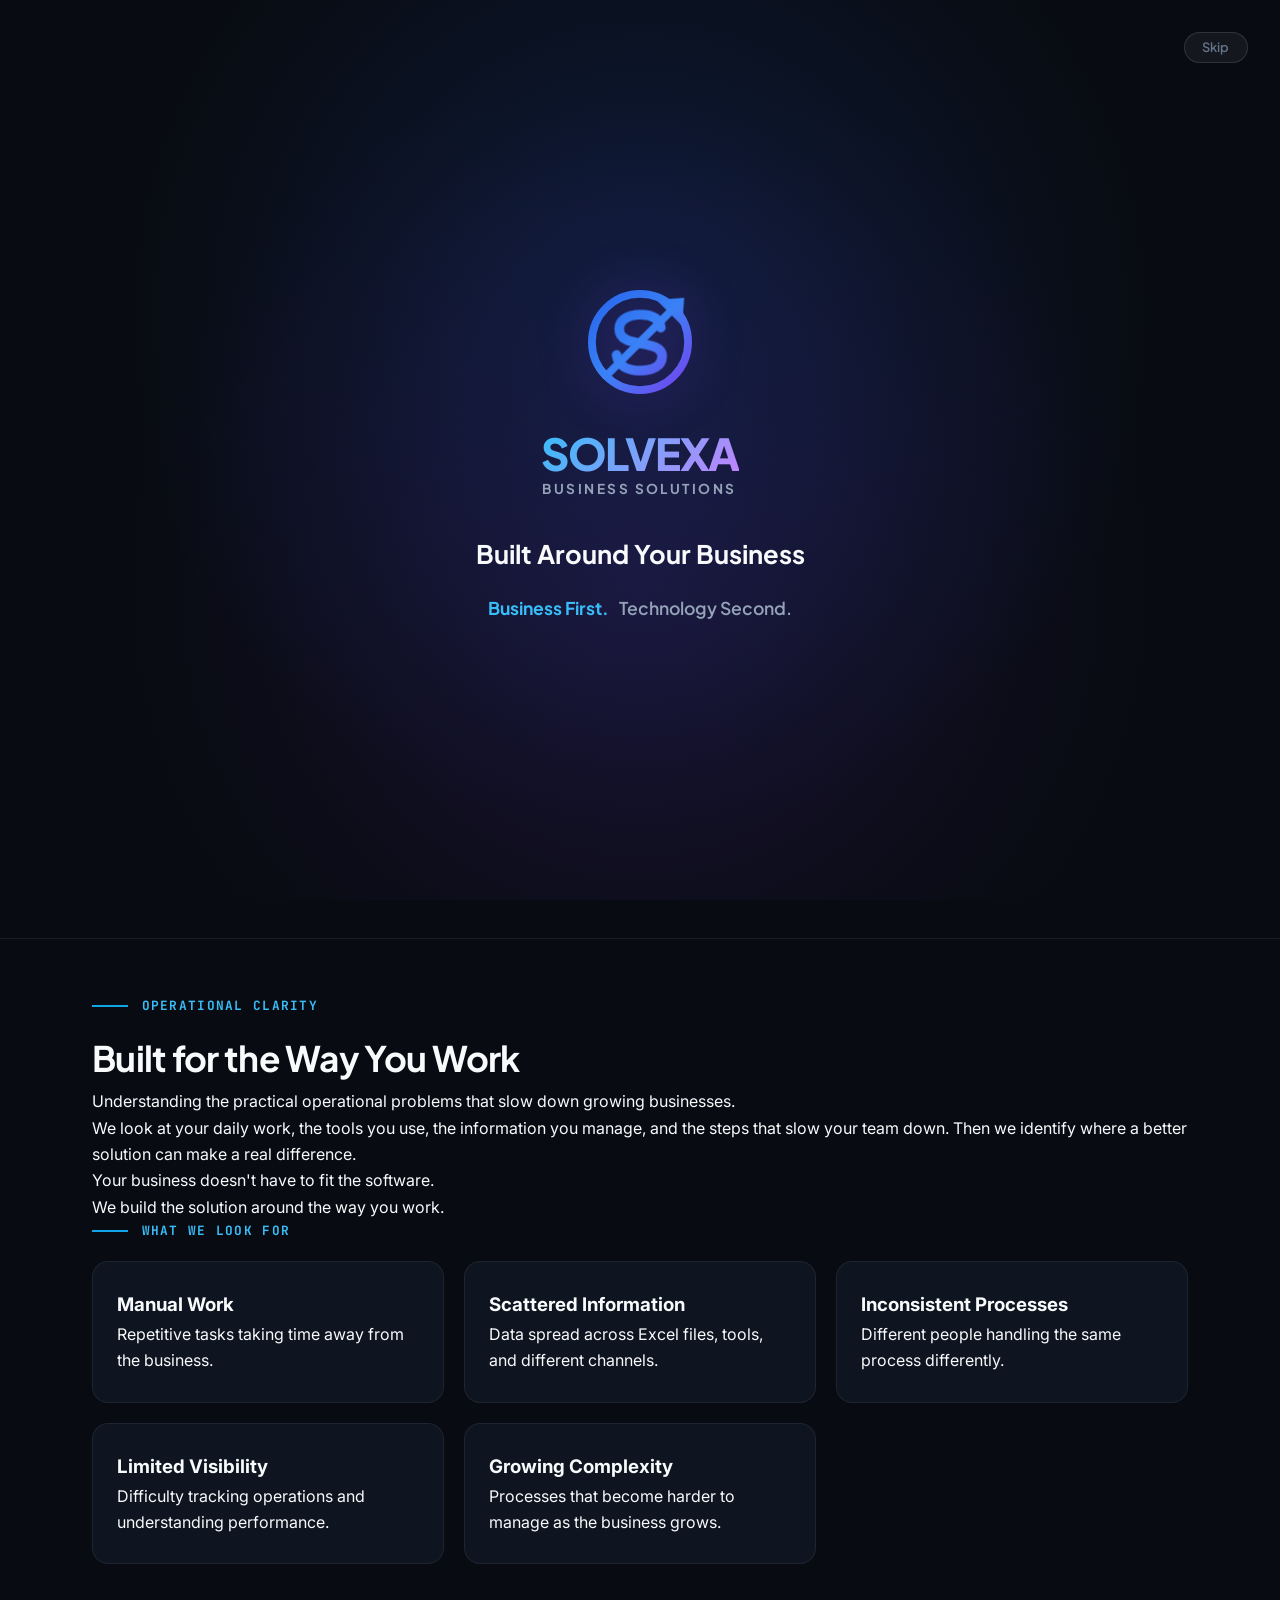
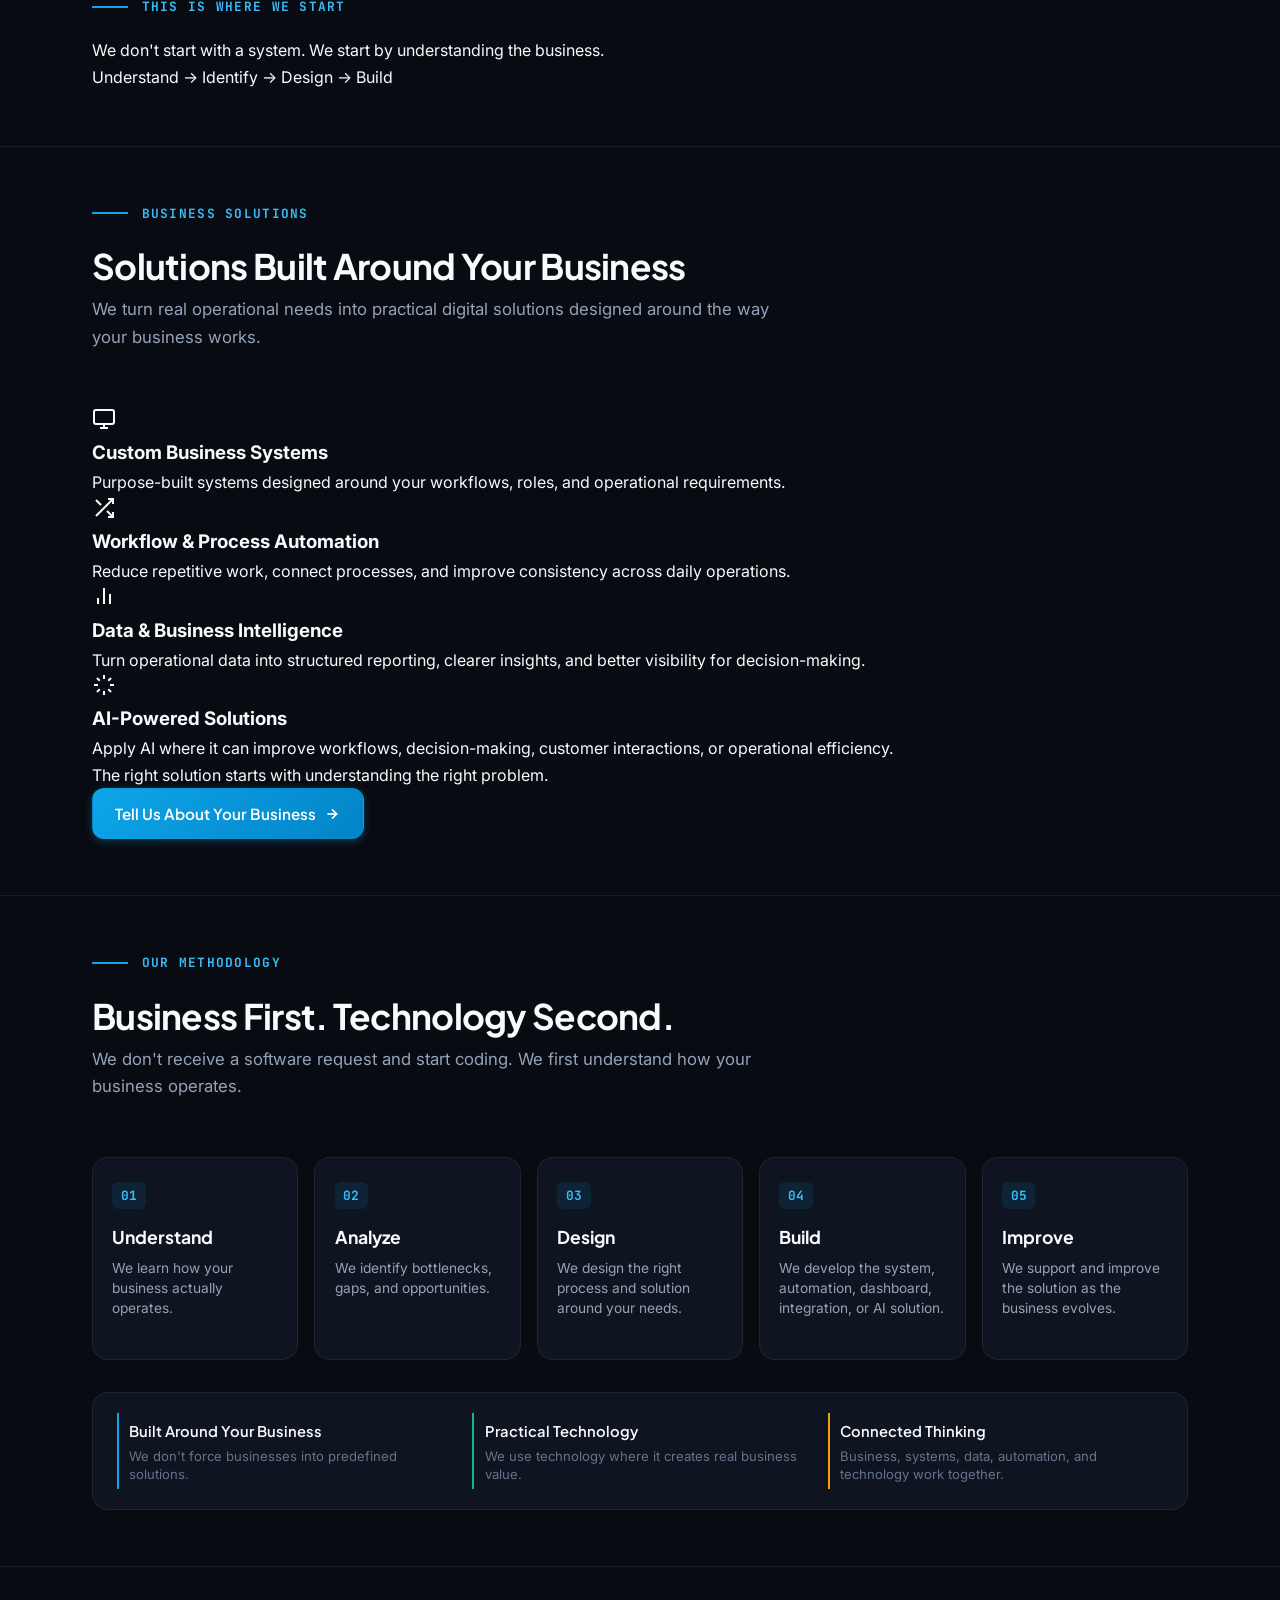
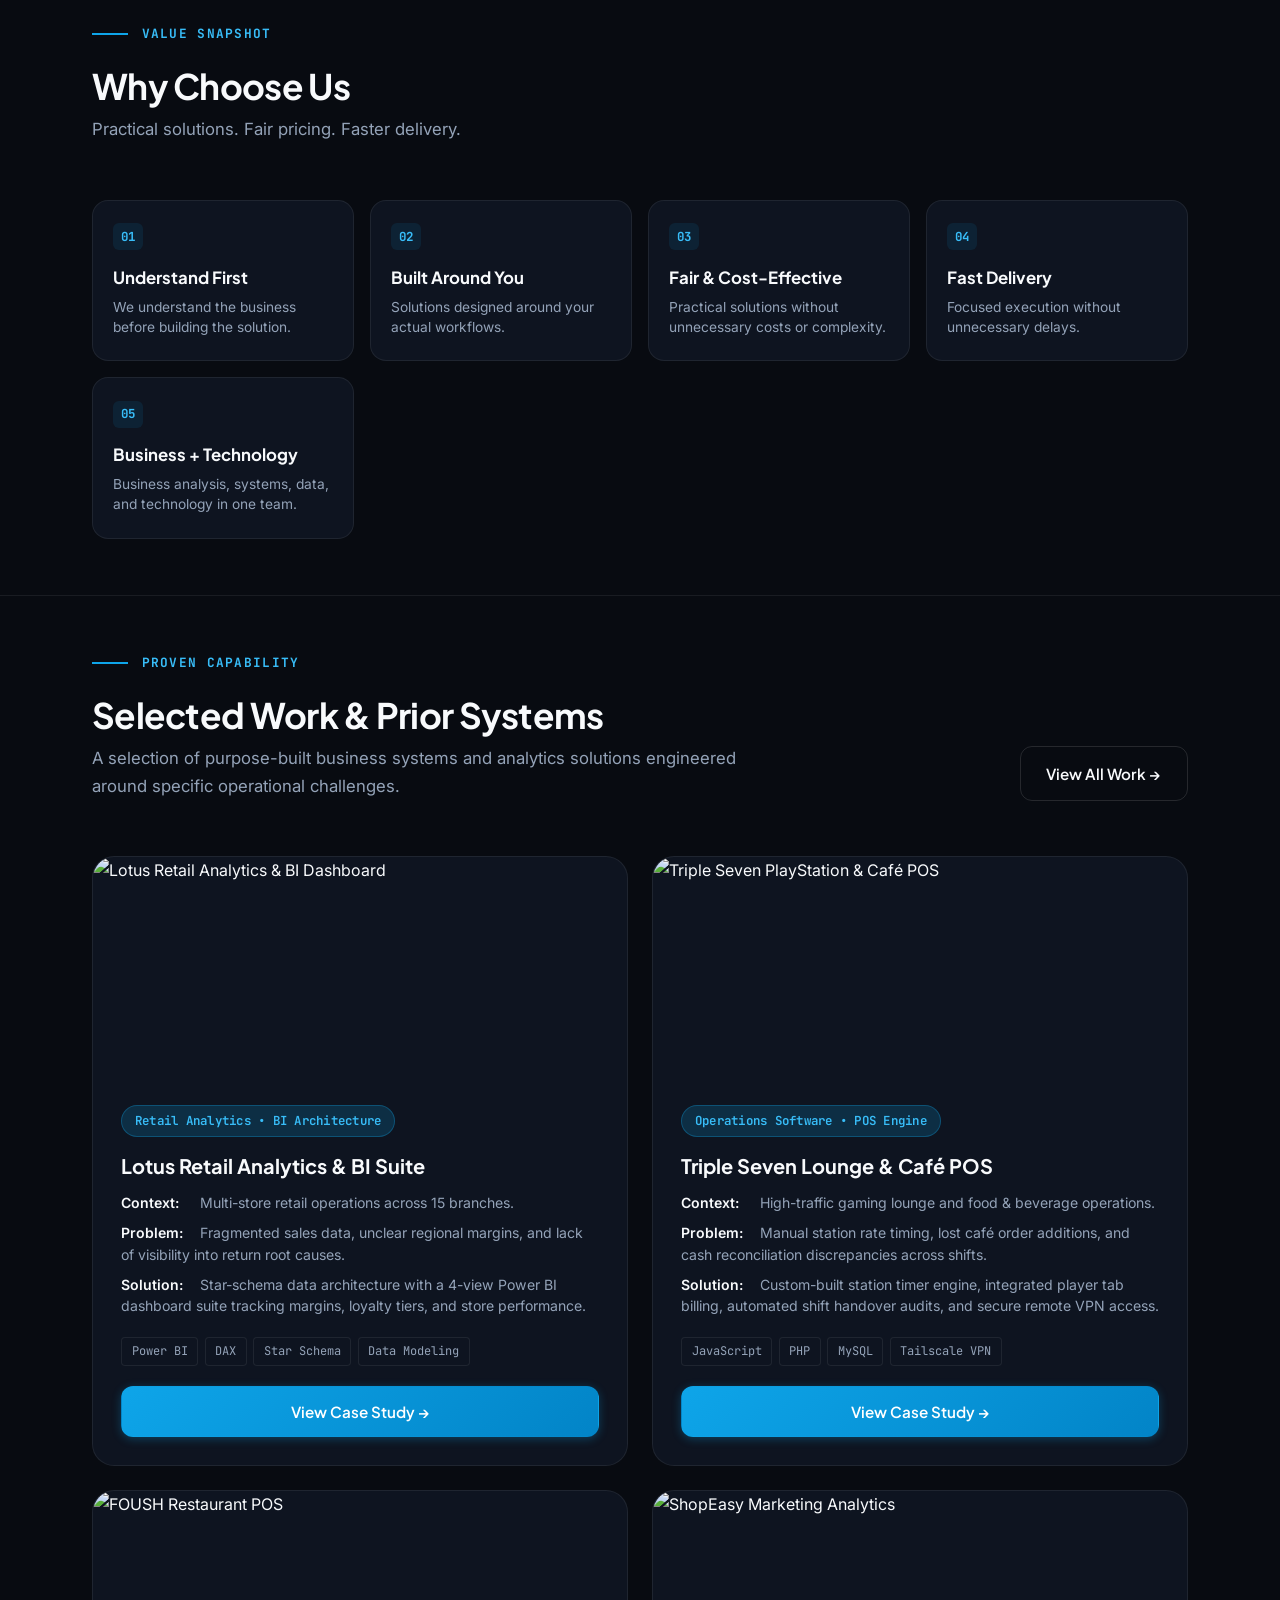
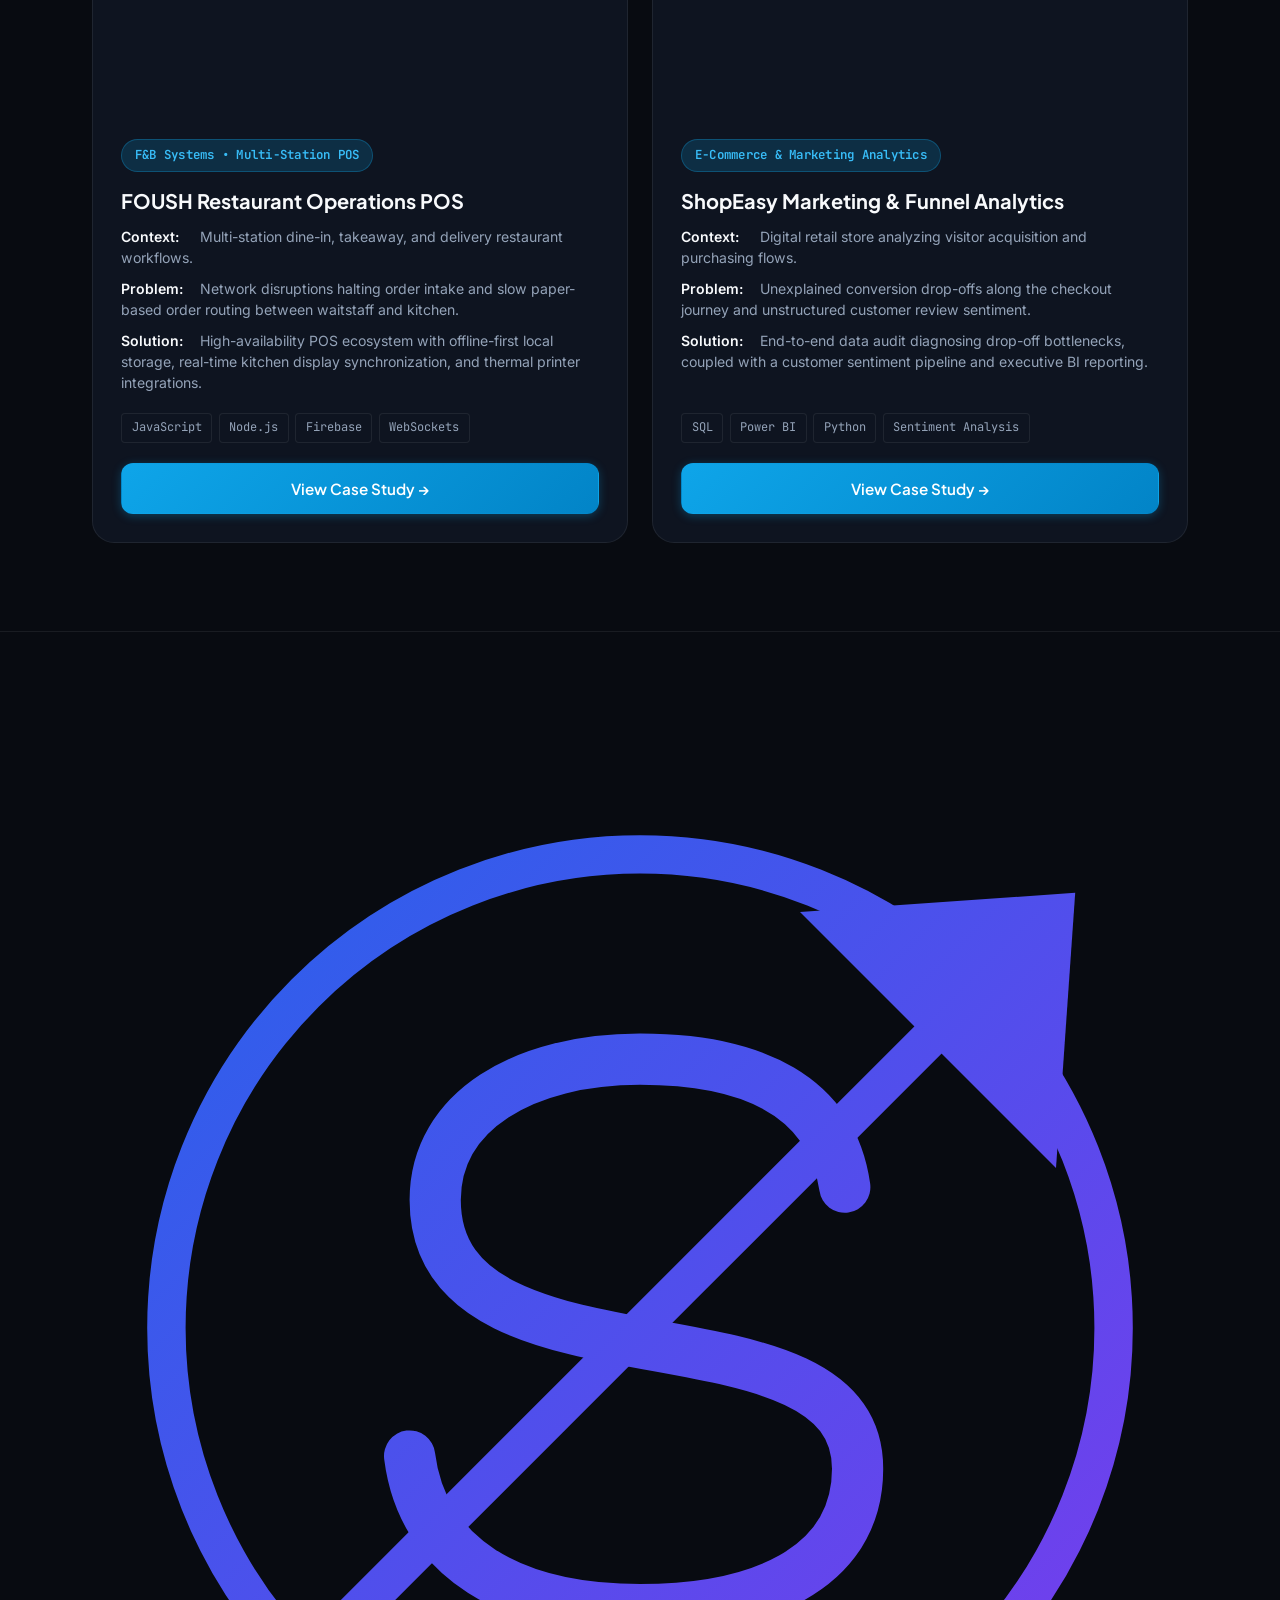
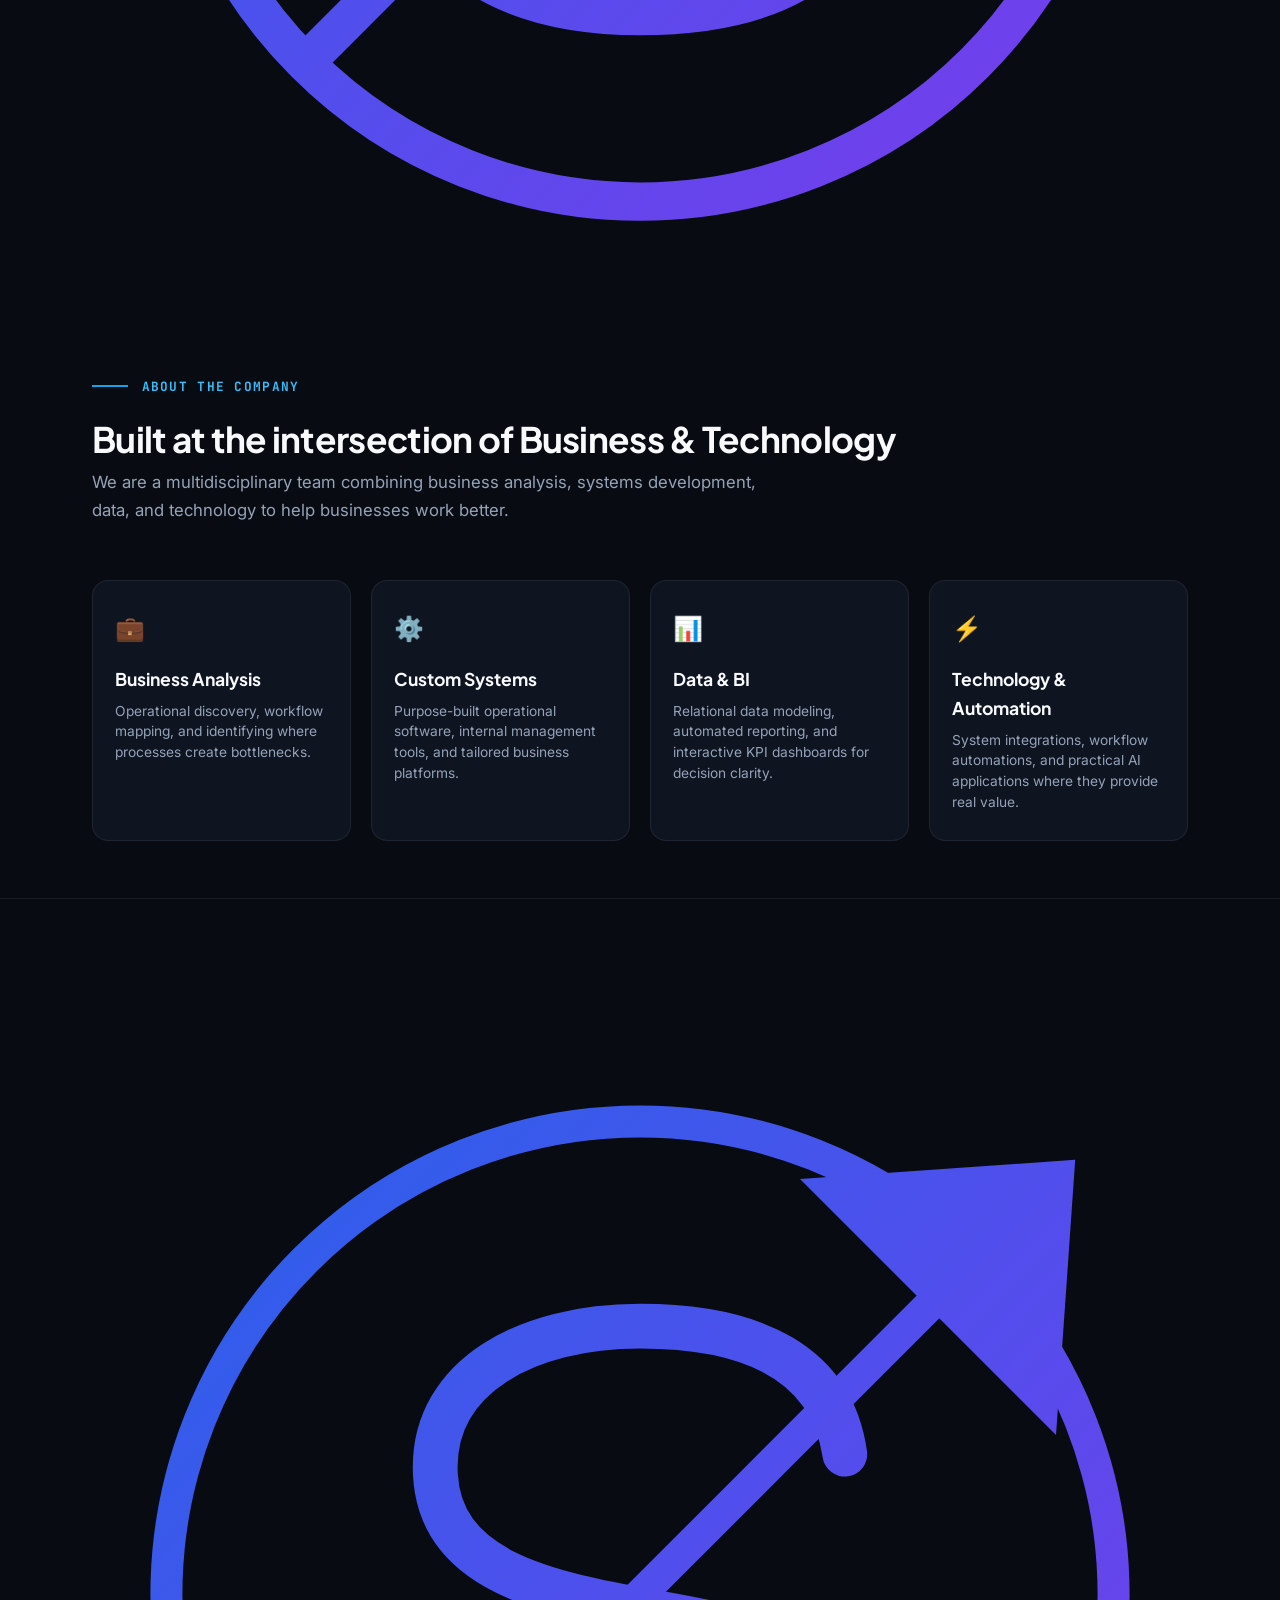
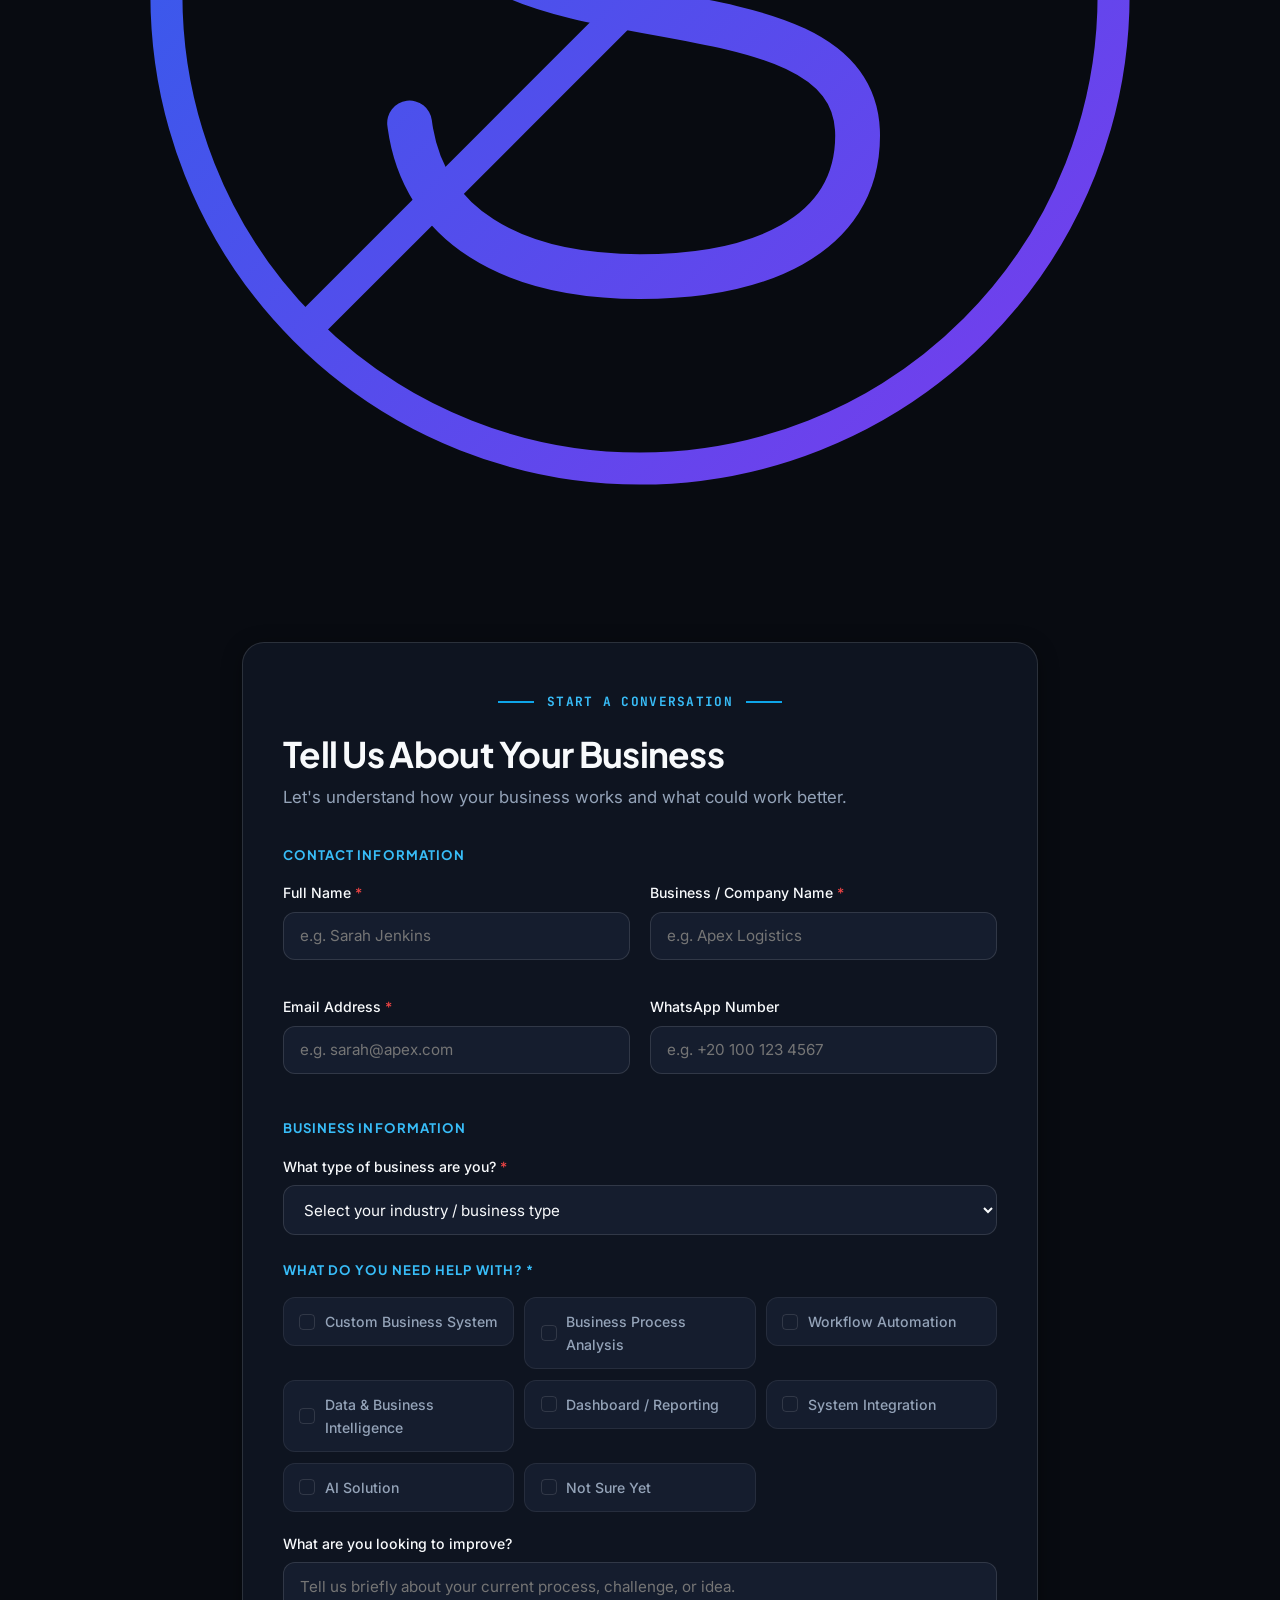
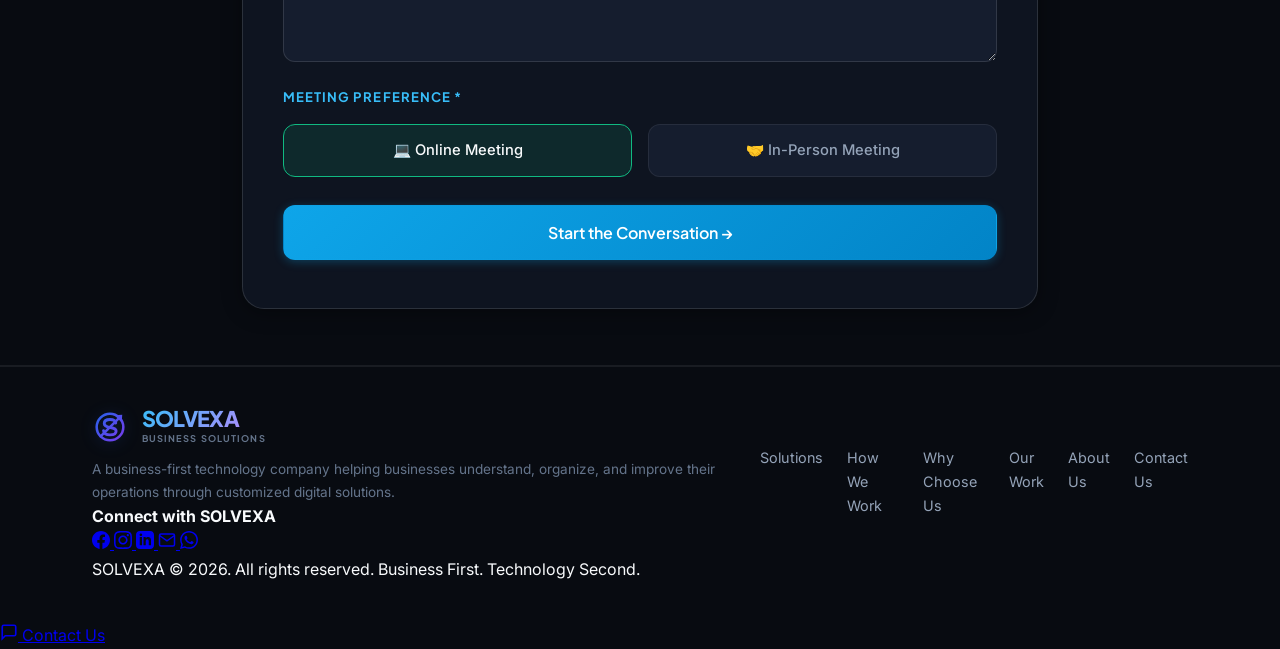
==== commit 76a31a60: "Add files via upload" ====
--- a/index.html
+++ b/index.html
@@ -1,823 +1,1015 @@
-<!DOCTYPE html>
-<html lang="en" dir="ltr">
-<head>
-  <meta charset="UTF-8" />
-  <meta name="viewport" content="width=device-width, initial-scale=1.0" />
-  <title>SOLVEXA — Business-First Digital Solutions</title>
-  <meta name="description" content="SOLVEXA is a business-first technology company helping businesses understand, organize, and improve their operations through customized digital solutions." />
-  
-  <!-- Google Fonts: Cairo, Plus Jakarta Sans, Inter, JetBrains Mono -->
-  <link rel="preconnect" href="https://fonts.googleapis.com" />
-  <link rel="preconnect" href="https://fonts.gstatic.com" crossorigin />
-  <link href="https://fonts.googleapis.com/css2?family=Cairo:wght@400;500;600;700;800&family=Inter:wght@300;400;500;600;700&family=JetBrains+Mono:wght@400;500;600;700&family=Plus+Jakarta+Sans:wght@400;500;600;700;800;900&display=swap" rel="stylesheet" />
-  
-  <!-- Core Stylesheet -->
-  <link rel="stylesheet" href="css/styles.css" />
-</head>
-<body class="dark-theme kh-inspired">
-
-  <!-- ================= 00. SOLVEXA OPENING INTRO SEQUENCE ================= -->
-  <div id="solvexa-intro-overlay" class="solvexa-intro-overlay" role="dialog" aria-modal="true" aria-label="SOLVEXA Brand Introduction">
-    <button id="solvexa-skip-btn" class="solvexa-skip-btn" aria-label="Skip Introduction" data-i18n="intro.skip">Skip</button>
-    
-    <div class="intro-content-container">
-      <!-- 1. Animated Logo Symbol -->
-      <div class="intro-symbol-wrapper">
-        <svg class="intro-symbol-svg" viewBox="0 0 200 200" fill="none" xmlns="http://www.w3.org/2000/svg">
-          <defs>
-            <linearGradient id="solv-grad-primary" x1="20" y1="20" x2="180" y2="180" gradientUnits="userSpaceOnUse">
-              <stop offset="0%" stop-color="#2563EB" />
-              <stop offset="50%" stop-color="#3B82F6" />
-              <stop offset="100%" stop-color="#7C3AED" />
-            </linearGradient>
-          </defs>
-          <!-- Orbital Outer Circle -->
-          <circle class="intro-circle" cx="100" cy="100" r="74" stroke="url(#solv-grad-primary)" stroke-width="12" stroke-linecap="round" />
-          
-          <!-- Upward Arrow Through Center -->
-          <g class="intro-arrow-group">
-            <line class="intro-arrow-stem" x1="48" y1="152" x2="154" y2="46" stroke="url(#solv-grad-primary)" stroke-width="12" stroke-linecap="round" />
-            <path class="intro-arrow-head" d="M125 35 L168 32 L165 75 Z" fill="url(#solv-grad-primary)" />
-          </g>
-          
-          <!-- Iconic Center S -->
-          <path class="intro-s-curve" d="M 132 78 C 130 64 118 58 100 58 C 82 58 68 66 68 80 C 68 112 134 94 134 122 C 134 138 118 144 100 144 C 80 144 66 136 64 120" stroke="url(#solv-grad-primary)" stroke-width="15" stroke-linecap="round" stroke-linejoin="round" fill="none" />
-        </svg>
-      </div>
-
-      <!-- 2. Brand Wordmark & Descriptor -->
-      <div class="intro-brand-block">
-        <h1 class="intro-wordmark" data-i18n="nav.brand_name">solvexa</h1>
-        <span class="intro-descriptor" data-i18n="intro.descriptor">BUSINESS SOLUTIONS</span>
-      </div>
-
-      <!-- 3. Positioning Statements Sequence -->
-      <div class="intro-statements-block">
-        <div class="intro-core-statement" data-i18n="intro.core_statement">Built Around Your Business</div>
-        <div class="intro-philosophy-line">
-          <span class="intro-phil-1" data-i18n="intro.phil_1">Business First.</span>
-          <span class="intro-phil-2" data-i18n="intro.phil_2">Technology Second.</span>
-        </div>
-      </div>
-    </div>
-  </div>
-
-  <!-- ================= TOP NAVIGATION BAR ================= -->
-  <header class="site-header" id="header">
-    <div class="nav-container">
-      <a href="index.html" class="brand-logo-lockup" aria-label="SOLVEXA Homepage">
-        <!-- SVG Symbol Mark -->
-        <svg class="brand-logo-icon" viewBox="0 0 200 200" fill="none" xmlns="http://www.w3.org/2000/svg">
-          <circle cx="100" cy="100" r="74" stroke="url(#solv-grad-nav)" stroke-width="14" stroke-linecap="round" />
-          <line x1="48" y1="152" x2="154" y2="46" stroke="url(#solv-grad-nav)" stroke-width="14" stroke-linecap="round" />
-          <path d="M125 35 L168 32 L165 75 Z" fill="url(#solv-grad-nav)" />
-          <path d="M 132 78 C 130 64 118 58 100 58 C 82 58 68 66 68 80 C 68 112 134 94 134 122 C 134 138 118 144 100 144 C 80 144 66 136 64 120" stroke="url(#solv-grad-nav)" stroke-width="16" stroke-linecap="round" stroke-linejoin="round" fill="none" />
-          <defs>
-            <linearGradient id="solv-grad-nav" x1="20" y1="20" x2="180" y2="180" gradientUnits="userSpaceOnUse">
-              <stop offset="0%" stop-color="#2563EB" />
-              <stop offset="100%" stop-color="#7C3AED" />
-            </linearGradient>
-          </defs>
-        </svg>
-
-        <div class="brand-logo-text-group">
-          <span class="brand-wordmark-title" data-i18n="nav.brand_name">solvexa</span>
-          <span class="brand-descriptor-tag" data-i18n="nav.descriptor">BUSINESS SOLUTIONS</span>
-        </div>
-      </a>
-
-      <div class="header-right-group">
-        <nav class="nav-links" id="nav-links">
-          <a href="#built-for-work" class="nav-link" data-i18n="nav.solutions">Solutions</a>
-          <a href="#our-approach" class="nav-link" data-i18n="nav.how_we_work">How We Work</a>
-          <a href="#why-us" class="nav-link" data-i18n="nav.why_us">Why Choose Us</a>
-          <a href="#selected-work" class="nav-link" data-i18n="nav.our_work">Our Work</a>
-          <a href="#about-us" class="nav-link" data-i18n="nav.about_us">About Us</a>
-        </nav>
-
-        <div class="header-social-pills">
-          <!-- Language Switcher Pill -->
-          <div class="lang-switch-wrap" aria-label="Language Switcher">
-            <button type="button" class="lang-btn active" data-lang="en">EN</button>
-            <span class="lang-sep">|</span>
-            <button type="button" class="lang-btn" data-lang="ar">AR</button>
-          </div>
-
-          <a href="#discovery-form" class="btn btn-pill-primary btn-icon-right header-talk-btn">
-            <span data-i18n="nav.cta">Tell Us About Your Business</span>
-            <svg width="14" height="14" viewBox="0 0 24 24" fill="none" stroke="currentColor" stroke-width="2.5"><line x1="5" y1="12" x2="19" y2="12"></line><polyline points="12 5 19 12 12 19"></polyline></svg>
-          </a>
-        </div>
-
-        <button class="mobile-toggle" id="mobile-toggle" aria-label="Toggle navigation menu">
-          <span></span>
-          <span></span>
-          <span></span>
-        </button>
-      </div>
-    </div>
-  </header>
-
-  <main>
-
-    <!-- ================= 01. HERO SECTION ================= -->
-    <section class="kh-hero-section section-spacing" id="home">
-      <div class="container">
-        
-        <div class="kh-hero-grid">
-          
-          <!-- Left Column: Business-First Positioning -->
-          <div class="kh-hero-text-col reveal-on-scroll">
-            <div class="hero-badge-wrap">
-              <span class="badge badge-primary" data-i18n="hero.badge">SOLVEXA • BUSINESS SOLUTIONS</span>
-            </div>
-
-            <h1 class="kh-hero-title">
-              <span data-i18n="hero.title_part1">Built Around</span> <br />
-              <span class="heading-highlight-svg">
-                <span data-i18n="hero.title_part2">Your Business.</span>
-                <svg class="highlight-scribble" viewBox="0 0 760 60" preserveAspectRatio="none">
-                  <path d="M19,49C75.19,30.63,152,21,317.26,17.27c55.43-.41,198.33-2.08,407.85,12.53"></path>
-                </svg>
-              </span>
-            </h1>
-
-            <p class="kh-hero-subtitle" data-i18n="hero.subtitle">
-              We understand your business, identify what can be improved, and build the right solutions around it.
-            </p>
-
-            <div class="kh-hero-actions">
-              <a href="#discovery-form" class="btn btn-light-editorial btn-icon-right">
-                <span data-i18n="hero.cta_primary">Tell Us About Your Business</span>
-                <svg width="16" height="16" viewBox="0 0 24 24" fill="none" stroke="currentColor" stroke-width="2.5"><line x1="5" y1="12" x2="19" y2="12"></line><polyline points="12 5 19 12 12 19"></polyline></svg>
-              </a>
-              <a href="#built-for-work" class="btn btn-outline-editorial btn-icon-right hover-icon-down">
-                <span data-i18n="hero.cta_secondary">Explore Our Solutions</span>
-                <svg width="16" height="16" viewBox="0 0 24 24" fill="none" stroke="currentColor" stroke-width="2.5"><line x1="12" y1="5" x2="12" y2="19"></line><polyline points="19 12 12 19 5 12"></polyline></svg>
-              </a>
-            </div>
-          </div>
-
-          <!-- Right Column: Abstract Workflow Architecture Visual -->
-          <div class="kh-hero-visual-col reveal-on-scroll">
-            <div class="hero-workflow-visual">
-              <div class="workflow-nodes-flow">
-                
-                <div class="workflow-node-card">
-                  <div class="workflow-node-icon">🏢</div>
-                  <div class="workflow-node-text">
-                    <h4 data-i18n="hero.node1_title">Business Operations</h4>
-                    <p data-i18n="hero.node1_desc">Understanding real-world workflows, teams, and daily challenges.</p>
-                  </div>
-                </div>
-
-                <div class="workflow-connector-line">
-                  <svg width="20" height="20" viewBox="0 0 24 24" fill="none" stroke="currentColor" stroke-width="2.5"><line x1="12" y1="4" x2="12" y2="20"></line><polyline points="6 14 12 20 18 14"></polyline></svg>
-                </div>
-
-                <div class="workflow-node-card">
-                  <div class="workflow-node-icon">🔍</div>
-                  <div class="workflow-node-text">
-                    <h4 data-i18n="hero.node2_title">Process & Bottleneck Analysis</h4>
-                    <p data-i18n="hero.node2_desc">Diagnosing friction, manual steps, and visibility gaps.</p>
-                  </div>
-                </div>
-
-                <div class="workflow-connector-line">
-                  <svg width="20" height="20" viewBox="0 0 24 24" fill="none" stroke="currentColor" stroke-width="2.5"><line x1="12" y1="4" x2="12" y2="20"></line><polyline points="6 14 12 20 18 14"></polyline></svg>
-                </div>
-
-                <div class="workflow-node-card">
-                  <div class="workflow-node-icon">⚡</div>
-                  <div class="workflow-node-text">
-                    <h4 data-i18n="hero.node3_title">Custom Digital Solution</h4>
-                    <p data-i18n="hero.node3_desc">Tailored systems, automations, dashboards, and integrations.</p>
-                  </div>
-                </div>
-
-              </div>
-            </div>
-          </div>
-
-        </div>
-
-      </div>
-    </section>
-
-    <!-- ================= 02. BUILT FOR THE WAY YOU WORK ================= -->
-    <section class="section-spacing" id="built-for-work">
-      <div class="container">
-        
-        <div class="section-header">
-          <div class="editorial-divider">
-            <span class="divider-line"></span>
-            <span class="divider-text" data-i18n="problems.tag">OPERATIONAL CLARITY</span>
-          </div>
-          <h2 class="section-heading" data-i18n="problems.title">Built for the Way You Work</h2>
-          <p class="section-sub" data-i18n="problems.subtitle">Understanding the practical operational problems that slow down growing businesses.</p>
-        </div>
-
-        <div class="problems-grid reveal-on-scroll">
-          
-          <div class="problem-card">
-            <div class="problem-card-icon">⏱️</div>
-            <h3 class="problem-card-title" data-i18n="problems.card1_title">Manual Work</h3>
-            <p class="problem-card-desc" data-i18n="problems.card1_desc">Repetitive tasks taking time away from the business.</p>
-          </div>
-
-          <div class="problem-card">
-            <div class="problem-card-icon">📂</div>
-            <h3 class="problem-card-title" data-i18n="problems.card2_title">Scattered Information</h3>
-            <p class="problem-card-desc" data-i18n="problems.card2_desc">Data spread across Excel files, tools, and different channels.</p>
-          </div>
-
-          <div class="problem-card">
-            <div class="problem-card-icon">🔄</div>
-            <h3 class="problem-card-title" data-i18n="problems.card3_title">Inconsistent Processes</h3>
-            <p class="problem-card-desc" data-i18n="problems.card3_desc">Different people handling the same process differently.</p>
-          </div>
-
-          <div class="problem-card">
-            <div class="problem-card-icon">📊</div>
-            <h3 class="problem-card-title" data-i18n="problems.card4_title">Limited Visibility</h3>
-            <p class="problem-card-desc" data-i18n="problems.card4_desc">Difficulty tracking operations and understanding performance.</p>
-          </div>
-
-          <div class="problem-card">
-            <div class="problem-card-icon">📈</div>
-            <h3 class="problem-card-title" data-i18n="problems.card5_title">Growing Complexity</h3>
-            <p class="problem-card-desc" data-i18n="problems.card5_desc">Processes that become harder to manage as the business grows.</p>
-          </div>
-
-        </div>
-
-        <div class="section-anchor-banner reveal-on-scroll">
-          <p data-i18n="problems.banner">We identify where your business can work better, then build solutions around it.</p>
-        </div>
-
-      </div>
-    </section>
-
-    <!-- ================= 03. OUR APPROACH ================= -->
-    <section class="section-spacing" id="our-approach">
-      <div class="container">
-        
-        <div class="section-header">
-          <div class="editorial-divider">
-            <span class="divider-line"></span>
-            <span class="divider-text" data-i18n="approach.tag">OUR METHODOLOGY</span>
-          </div>
-          <h2 class="section-heading" data-i18n="approach.title">Business First. Technology Second.</h2>
-          <p class="section-sub" data-i18n="approach.subtitle">We don't receive a software request and start coding. We first understand how your business operates.</p>
-        </div>
-
-        <!-- 5-Step Process (Main Visual Focus) -->
-        <div class="approach-steps-grid reveal-on-scroll">
-          
-          <div class="step-card">
-            <span class="step-number">01</span>
-            <h3 class="step-title" data-i18n="approach.step1_title">Understand</h3>
-            <p class="step-desc" data-i18n="approach.step1_desc">We learn how your business actually operates.</p>
-          </div>
-
-          <div class="step-card">
-            <span class="step-number">02</span>
-            <h3 class="step-title" data-i18n="approach.step2_title">Analyze</h3>
-            <p class="step-desc" data-i18n="approach.step2_desc">We identify bottlenecks, gaps, and opportunities.</p>
-          </div>
-
-          <div class="step-card">
-            <span class="step-number">03</span>
-            <h3 class="step-title" data-i18n="approach.step3_title">Design</h3>
-            <p class="step-desc" data-i18n="approach.step3_desc">We design the right process and solution around your needs.</p>
-          </div>
-
-          <div class="step-card">
-            <span class="step-number">04</span>
-            <h3 class="step-title" data-i18n="approach.step4_title">Build</h3>
-            <p class="step-desc" data-i18n="approach.step4_desc">We develop the system, automation, dashboard, integration, or AI solution.</p>
-          </div>
-
-          <div class="step-card">
-            <span class="step-number">05</span>
-            <h3 class="step-title" data-i18n="approach.step5_title">Improve</h3>
-            <p class="step-desc" data-i18n="approach.step5_desc">We support and improve the solution as the business evolves.</p>
-          </div>
-
-        </div>
-
-        <!-- Secondary Core Principles -->
-        <div class="principles-row reveal-on-scroll">
-          
-          <div class="principle-item">
-            <h4 class="principle-title" data-i18n="approach.principle1_title">Built Around Your Business</h4>
-            <p class="principle-desc" data-i18n="approach.principle1_desc">We don't force businesses into predefined solutions.</p>
-          </div>
-
-          <div class="principle-item">
-            <h4 class="principle-title" data-i18n="approach.principle2_title">Practical Technology</h4>
-            <p class="principle-desc" data-i18n="approach.principle2_desc">We use technology where it creates real business value.</p>
-          </div>
-
-          <div class="principle-item">
-            <h4 class="principle-title" data-i18n="approach.principle3_title">Connected Thinking</h4>
-            <p class="principle-desc" data-i18n="approach.principle3_desc">Business, systems, data, automation, and technology work together.</p>
-          </div>
-
-        </div>
-
-      </div>
-    </section>
-
-    <!-- ================= 04. WHY CHOOSE US ================= -->
-    <section class="section-spacing" id="why-us">
-      <div class="container">
-        
-        <div class="section-header">
-          <div class="editorial-divider">
-            <span class="divider-line"></span>
-            <span class="divider-text" data-i18n="why.tag">VALUE SNAPSHOT</span>
-          </div>
-          <h2 class="section-heading" data-i18n="why.title">Why Choose Us</h2>
-          <p class="section-sub" data-i18n="why.subtitle">Practical solutions. Fair pricing. Faster delivery.</p>
-        </div>
-
-        <div class="why-us-grid reveal-on-scroll">
-          
-          <!-- Reason 1 -->
-          <div class="why-card">
-            <div class="why-card-header">
-              <span class="why-num">01</span>
-            </div>
-            <h3 class="why-title" data-i18n="why.card1_title">Understand First</h3>
-            <p class="why-desc" data-i18n="why.card1_desc">We understand the business before building the solution.</p>
-          </div>
-
-          <!-- Reason 2 -->
-          <div class="why-card">
-            <div class="why-card-header">
-              <span class="why-num">02</span>
-            </div>
-            <h3 class="why-title" data-i18n="why.card2_title">Built Around You</h3>
-            <p class="why-desc" data-i18n="why.card2_desc">Solutions designed around your actual workflows.</p>
-          </div>
-
-          <!-- Reason 3 -->
-          <div class="why-card">
-            <div class="why-card-header">
-              <span class="why-num">03</span>
-            </div>
-            <h3 class="why-title" data-i18n="why.card3_title">Fair & Cost-Effective</h3>
-            <p class="why-desc" data-i18n="why.card3_desc">Practical solutions without unnecessary costs or complexity.</p>
-          </div>
-
-          <!-- Reason 4 -->
-          <div class="why-card">
-            <div class="why-card-header">
-              <span class="why-num">04</span>
-            </div>
-            <h3 class="why-title" data-i18n="why.card4_title">Fast Delivery</h3>
-            <p class="why-desc" data-i18n="why.card4_desc">Focused execution without unnecessary delays.</p>
-          </div>
-
-          <!-- Reason 5 -->
-          <div class="why-card">
-            <div class="why-card-header">
-              <span class="why-num">05</span>
-            </div>
-            <h3 class="why-title" data-i18n="why.card5_title">Business + Technology</h3>
-            <p class="why-desc" data-i18n="why.card5_desc">Business analysis, systems, data, and technology in one team.</p>
-          </div>
-
-        </div>
-
-      </div>
-    </section>
-
-    <!-- ================= 05. SELECTED WORK ================= -->
-    <section class="section-spacing" id="selected-work">
-      <div class="container">
-        
-        <div class="section-header flex-between reveal-on-scroll">
-          <div>
-            <div class="editorial-divider">
-              <span class="divider-line"></span>
-              <span class="divider-text" data-i18n="work.tag">PROVEN CAPABILITY</span>
-            </div>
-            <h2 class="section-heading" data-i18n="work.title">Selected Work & Prior Systems</h2>
-            <p class="section-sub" data-i18n="work.subtitle">A selection of purpose-built business systems and analytics solutions engineered around specific operational challenges.</p>
-          </div>
-          <a href="projects.html" class="btn btn-outline-editorial">
-            <span data-i18n="work.view_all">View All Work →</span>
-          </a>
-        </div>
-
-        <div class="work-grid reveal-on-scroll">
-          
-          <!-- Project 1: Lotus Retail BI Suite -->
-          <article class="work-card">
-            <div class="work-card-media">
-              <img src="assets/lotus_retail_cover.png" alt="Lotus Retail Analytics & BI Dashboard" class="work-card-img" loading="lazy" />
-            </div>
-            <div class="work-card-body">
-              <div class="work-meta-row">
-                <span class="badge badge-primary" data-i18n="work.p1_badge">Retail Analytics • BI Architecture</span>
-              </div>
-              <h3 class="work-title" data-i18n="work.p1_title">Lotus Retail Analytics & BI Suite</h3>
-              <div class="work-details-list">
-                <div class="work-detail-item">
-                  <span class="work-detail-label" data-i18n="work.context_label">Context:</span> <span data-i18n="work.p1_context">Multi-store retail operations across 15 branches.</span>
-                </div>
-                <div class="work-detail-item">
-                  <span class="work-detail-label" data-i18n="work.problem_label">Problem:</span> <span data-i18n="work.p1_problem">Fragmented sales data, unclear regional margins, and lack of visibility into return root causes.</span>
-                </div>
-                <div class="work-detail-item">
-                  <span class="work-detail-label" data-i18n="work.solution_label">Solution:</span> <span data-i18n="work.p1_solution">Star-schema data architecture with a 4-view Power BI dashboard suite tracking margins, loyalty tiers, and store performance.</span>
-                </div>
-              </div>
-              <div class="work-tags-strip">
-                <span class="tool-tag">Power BI</span>
-                <span class="tool-tag">DAX</span>
-                <span class="tool-tag">Star Schema</span>
-                <span class="tool-tag">Data Modeling</span>
-              </div>
-              <a href="projects/lotus-retail.html" class="btn btn-primary" style="width: 100%;">
-                <span data-i18n="work.view_case_study">View Case Study →</span>
-              </a>
-            </div>
-          </article>
-
-          <!-- Project 2: Triple Seven PlayStation & Café POS -->
-          <article class="work-card">
-            <div class="work-card-media">
-              <img src="assets/triple_seven_cover.jpg" alt="Triple Seven PlayStation & Café POS" class="work-card-img" loading="lazy" />
-            </div>
-            <div class="work-card-body">
-              <div class="work-meta-row">
-                <span class="badge badge-primary" data-i18n="work.p2_badge">Operations Software • POS Engine</span>
-              </div>
-              <h3 class="work-title" data-i18n="work.p2_title">Triple Seven Lounge & Café POS</h3>
-              <div class="work-details-list">
-                <div class="work-detail-item">
-                  <span class="work-detail-label" data-i18n="work.context_label">Context:</span> <span data-i18n="work.p2_context">High-traffic gaming lounge and food & beverage operations.</span>
-                </div>
-                <div class="work-detail-item">
-                  <span class="work-detail-label" data-i18n="work.problem_label">Problem:</span> <span data-i18n="work.p2_problem">Manual station rate timing, lost café order additions, and cash reconciliation discrepancies across shifts.</span>
-                </div>
-                <div class="work-detail-item">
-                  <span class="work-detail-label" data-i18n="work.solution_label">Solution:</span> <span data-i18n="work.p2_solution">Custom-built station timer engine, integrated player tab billing, automated shift handover audits, and secure remote VPN access.</span>
-                </div>
-              </div>
-              <div class="work-tags-strip">
-                <span class="tool-tag">JavaScript</span>
-                <span class="tool-tag">PHP</span>
-                <span class="tool-tag">MySQL</span>
-                <span class="tool-tag">Tailscale VPN</span>
-              </div>
-              <a href="projects/triple-seven.html" class="btn btn-primary" style="width: 100%;">
-                <span data-i18n="work.view_case_study">View Case Study →</span>
-              </a>
-            </div>
-          </article>
-
-          <!-- Project 3: FOUSH Restaurant POS -->
-          <article class="work-card">
-            <div class="work-card-media">
-              <img src="assets/foush_real_cover.png" alt="FOUSH Restaurant POS" class="work-card-img" loading="lazy" />
-            </div>
-            <div class="work-card-body">
-              <div class="work-meta-row">
-                <span class="badge badge-primary" data-i18n="work.p3_badge">F&B Systems • Multi-Station POS</span>
-              </div>
-              <h3 class="work-title" data-i18n="work.p3_title">FOUSH Restaurant Operations POS</h3>
-              <div class="work-details-list">
-                <div class="work-detail-item">
-                  <span class="work-detail-label" data-i18n="work.context_label">Context:</span> <span data-i18n="work.p3_context">Multi-station dine-in, takeaway, and delivery restaurant workflows.</span>
-                </div>
-                <div class="work-detail-item">
-                  <span class="work-detail-label" data-i18n="work.problem_label">Problem:</span> <span data-i18n="work.p3_problem">Network disruptions halting order intake and slow paper-based order routing between waitstaff and kitchen.</span>
-                </div>
-                <div class="work-detail-item">
-                  <span class="work-detail-label" data-i18n="work.solution_label">Solution:</span> <span data-i18n="work.p3_solution">High-availability POS ecosystem with offline-first local storage, real-time kitchen display synchronization, and thermal printer integrations.</span>
-                </div>
-              </div>
-              <div class="work-tags-strip">
-                <span class="tool-tag">JavaScript</span>
-                <span class="tool-tag">Node.js</span>
-                <span class="tool-tag">Firebase</span>
-                <span class="tool-tag">WebSockets</span>
-              </div>
-              <a href="projects/foush.html" class="btn btn-primary" style="width: 100%;">
-                <span data-i18n="work.view_case_study">View Case Study →</span>
-              </a>
-            </div>
-          </article>
-
-          <!-- Project 4: ShopEasy Marketing Analytics -->
-          <article class="work-card">
-            <div class="work-card-media">
-              <img src="assets/shopeasy_cover.jpg" alt="ShopEasy Marketing Analytics" class="work-card-img" loading="lazy" />
-            </div>
-            <div class="work-card-body">
-              <div class="work-meta-row">
-                <span class="badge badge-primary" data-i18n="work.p4_badge">E-Commerce & Marketing Analytics</span>
-              </div>
-              <h3 class="work-title" data-i18n="work.p4_title">ShopEasy Marketing & Funnel Analytics</h3>
-              <div class="work-details-list">
-                <div class="work-detail-item">
-                  <span class="work-detail-label" data-i18n="work.context_label">Context:</span> <span data-i18n="work.p4_context">Digital retail store analyzing visitor acquisition and purchasing flows.</span>
-                </div>
-                <div class="work-detail-item">
-                  <span class="work-detail-label" data-i18n="work.problem_label">Problem:</span> <span data-i18n="work.p4_problem">Unexplained conversion drop-offs along the checkout journey and unstructured customer review sentiment.</span>
-                </div>
-                <div class="work-detail-item">
-                  <span class="work-detail-label" data-i18n="work.solution_label">Solution:</span> <span data-i18n="work.p4_solution">End-to-end data audit diagnosing drop-off bottlenecks, coupled with a customer sentiment pipeline and executive BI reporting.</span>
-                </div>
-              </div>
-              <div class="work-tags-strip">
-                <span class="tool-tag">SQL</span>
-                <span class="tool-tag">Power BI</span>
-                <span class="tool-tag">Python</span>
-                <span class="tool-tag">Sentiment Analysis</span>
-              </div>
-              <a href="projects/shopeasy.html" class="btn btn-primary" style="width: 100%;">
-                <span data-i18n="work.view_case_study">View Case Study →</span>
-              </a>
-            </div>
-          </article>
-
-        </div>
-
-      </div>
-    </section>
-
-    <!-- ================= 06. ABOUT US ================= -->
-    <section class="section-spacing" id="about-us">
-      <div class="container">
-        
-        <div class="section-header">
-          <div class="editorial-divider">
-            <span class="divider-line"></span>
-            <span class="divider-text" data-i18n="about.tag">ABOUT THE COMPANY</span>
-          </div>
-          <h2 class="section-heading" data-i18n="about.title">Built at the intersection of Business & Technology</h2>
-          <p class="section-sub" data-i18n="about.subtitle">We are a multidisciplinary team combining business analysis, systems development, data, and technology to help businesses work better.</p>
-        </div>
-
-        <div class="about-pillars-grid reveal-on-scroll">
-          
-          <div class="about-pillar-card">
-            <div class="pillar-card-icon">💼</div>
-            <h3 class="pillar-card-title" data-i18n="about.card1_title">Business Analysis</h3>
-            <p class="pillar-card-desc" data-i18n="about.card1_desc">Operational discovery, workflow mapping, and identifying where processes create bottlenecks.</p>
-          </div>
-
-          <div class="about-pillar-card">
-            <div class="pillar-card-icon">⚙️</div>
-            <h3 class="pillar-card-title" data-i18n="about.card2_title">Custom Systems</h3>
-            <p class="pillar-card-desc" data-i18n="about.card2_desc">Purpose-built operational software, internal management tools, and tailored business platforms.</p>
-          </div>
-
-          <div class="about-pillar-card">
-            <div class="pillar-card-icon">📊</div>
-            <h3 class="pillar-card-title" data-i18n="about.card3_title">Data & BI</h3>
-            <p class="pillar-card-desc" data-i18n="about.card3_desc">Relational data modeling, automated reporting, and interactive KPI dashboards for decision clarity.</p>
-          </div>
-
-          <div class="about-pillar-card">
-            <div class="pillar-card-icon">⚡</div>
-            <h3 class="pillar-card-title" data-i18n="about.card4_title">Technology & Automation</h3>
-            <p class="pillar-card-desc" data-i18n="about.card4_desc">System integrations, workflow automations, and practical AI applications where they provide real value.</p>
-          </div>
-
-        </div>
-
-      </div>
-    </section>
-
-    <!-- ================= 07. TELL US ABOUT YOUR BUSINESS ================= -->
-    <section class="section-spacing" id="discovery-form">
-      <div class="container discovery-container">
-        
-        <div class="discovery-card reveal-on-scroll">
-          
-          <div class="section-header center" style="margin-bottom: 2rem;">
-            <div class="editorial-divider center">
-              <span class="divider-line"></span>
-              <span class="divider-text" data-i18n="form.tag">START A CONVERSATION</span>
-              <span class="divider-line"></span>
-            </div>
-            <h2 class="section-heading" data-i18n="form.title">Tell Us About Your Business</h2>
-            <p class="section-sub" data-i18n="form.subtitle">Share a few details about your current operations and what you're looking to improve. We will review your details and contact you to arrange an initial meeting.</p>
-          </div>
-
-          <form id="business-discovery-form" class="discovery-form">
-            
-            <!-- Group 1: Contact Information -->
-            <div class="form-group-title" data-i18n="form.group_contact">Contact Information</div>
-            
-            <div class="form-grid-2">
-              <div class="form-group">
-                <label for="client-name" class="form-label"><span data-i18n="form.label_name">Full Name</span> <span class="req">*</span></label>
-                <input type="text" id="client-name" name="name" class="form-input" placeholder="e.g. Sarah Jenkins" data-i18n-placeholder="form.placeholder_name" required />
-              </div>
-              <div class="form-group">
-                <label for="company-name" class="form-label"><span data-i18n="form.label_company">Business / Company Name</span> <span class="req">*</span></label>
-                <input type="text" id="company-name" name="company" class="form-input" placeholder="e.g. Apex Logistics" data-i18n-placeholder="form.placeholder_company" required />
-              </div>
-            </div>
-
-            <div class="form-grid-2">
-              <div class="form-group">
-                <label for="client-email" class="form-label"><span data-i18n="form.label_email">Email Address</span> <span class="req">*</span></label>
-                <input type="email" id="client-email" name="email" class="form-input" placeholder="e.g. sarah@apex.com" data-i18n-placeholder="form.placeholder_email" required />
-              </div>
-              <div class="form-group">
-                <label for="client-whatsapp" class="form-label" data-i18n="form.label_whatsapp">WhatsApp Number</label>
-                <input type="tel" id="client-whatsapp" name="whatsapp" class="form-input" placeholder="e.g. +20 100 123 4567" data-i18n-placeholder="form.placeholder_whatsapp" />
-              </div>
-            </div>
-
-            <!-- Group 2: Business Type -->
-            <div class="form-group-title" data-i18n="form.group_business">Business Information</div>
-
-            <div class="form-group">
-              <label for="business-type" class="form-label"><span data-i18n="form.label_business_type">What type of business are you?</span> <span class="req">*</span></label>
-              <select id="business-type" name="business_type" class="form-select" required>
-                <option value="" disabled selected data-i18n="form.select_default">Select your industry / business type</option>
-                <option value="Retail" data-i18n="form.opt_retail">Retail</option>
-                <option value="Restaurant / Food & Beverage" data-i18n="form.opt_fnb">Restaurant / Food & Beverage</option>
-                <option value="Healthcare / Clinic" data-i18n="form.opt_healthcare">Healthcare / Clinic</option>
-                <option value="Gym / Fitness" data-i18n="form.opt_gym">Gym / Fitness</option>
-                <option value="Education / Training" data-i18n="form.opt_education">Education / Training</option>
-                <option value="Services" data-i18n="form.opt_services">Services</option>
-                <option value="E-commerce" data-i18n="form.opt_ecommerce">E-commerce</option>
-                <option value="Manufacturing" data-i18n="form.opt_manufacturing">Manufacturing</option>
-                <option value="Real Estate" data-i18n="form.opt_realestate">Real Estate</option>
-                <option value="Other" data-i18n="form.opt_other">Other (Please specify)</option>
-              </select>
-            </div>
-
-            <div class="form-group" id="other-business-type-group" style="display: none;">
-              <label for="other-business-type" class="form-label"><span data-i18n="form.label_other_type">Please specify your business type</span> <span class="req">*</span></label>
-              <input type="text" id="other-business-type" name="other_business_type" class="form-input" placeholder="e.g. Hospitality / Tourism" data-i18n-placeholder="form.placeholder_other" />
-            </div>
-
-            <!-- Group 3: Scope of Assistance -->
-            <div class="form-group-title"><span data-i18n="form.group_needs">What do you need help with?</span> <span class="req">*</span></div>
-
-            <div class="pills-checkbox-group">
-              <div class="pill-checkbox">
-                <input type="checkbox" id="need-custom-system" name="needs[]" value="Custom Business System" />
-                <label for="need-custom-system">
-                  <span class="check-indicator"></span>
-                  <span data-i18n="form.need_custom_system">Custom Business System</span>
-                </label>
-              </div>
-
-              <div class="pill-checkbox">
-                <input type="checkbox" id="need-process-analysis" name="needs[]" value="Business Process Analysis" />
-                <label for="need-process-analysis">
-                  <span class="check-indicator"></span>
-                  <span data-i18n="form.need_process_analysis">Business Process Analysis</span>
-                </label>
-              </div>
-
-              <div class="pill-checkbox">
-                <input type="checkbox" id="need-automation" name="needs[]" value="Workflow Automation" />
-                <label for="need-automation">
-                  <span class="check-indicator"></span>
-                  <span data-i18n="form.need_automation">Workflow Automation</span>
-                </label>
-              </div>
-
-              <div class="pill-checkbox">
-                <input type="checkbox" id="need-data-bi" name="needs[]" value="Data & Business Intelligence" />
-                <label for="need-data-bi">
-                  <span class="check-indicator"></span>
-                  <span data-i18n="form.need_data_bi">Data & Business Intelligence</span>
-                </label>
-              </div>
-
-              <div class="pill-checkbox">
-                <input type="checkbox" id="need-dashboards" name="needs[]" value="Dashboard / Reporting" />
-                <label for="need-dashboards">
-                  <span class="check-indicator"></span>
-                  <span data-i18n="form.need_dashboards">Dashboard / Reporting</span>
-                </label>
-              </div>
-
-              <div class="pill-checkbox">
-                <input type="checkbox" id="need-integrations" name="needs[]" value="System Integration" />
-                <label for="need-integrations">
-                  <span class="check-indicator"></span>
-                  <span data-i18n="form.need_integrations">System Integration</span>
-                </label>
-              </div>
-
-              <div class="pill-checkbox">
-                <input type="checkbox" id="need-ai" name="needs[]" value="AI Solution" />
-                <label for="need-ai">
-                  <span class="check-indicator"></span>
-                  <span data-i18n="form.need_ai">AI Solution</span>
-                </label>
-              </div>
-
-              <div class="pill-checkbox">
-                <input type="checkbox" id="need-not-sure" name="needs[]" value="Not Sure Yet" />
-                <label for="need-not-sure">
-                  <span class="check-indicator"></span>
-                  <span data-i18n="form.need_not_sure">Not Sure Yet</span>
-                </label>
-              </div>
-            </div>
-
-            <!-- Group 4: Challenge Description -->
-            <div class="form-group">
-              <label for="current-challenge" class="form-label" data-i18n="form.label_challenge">What are you looking to improve?</label>
-              <textarea id="current-challenge" name="challenge" class="form-textarea" placeholder="Tell us briefly about your current process, challenge, or idea." data-i18n-placeholder="form.placeholder_challenge"></textarea>
-            </div>
-
-            <!-- Group 5: Meeting Preference -->
-            <div class="form-group-title"><span data-i18n="form.group_meeting">Meeting Preference</span> <span class="req">*</span></div>
-
-            <div class="meeting-type-group">
-              <div class="radio-pill">
-                <input type="radio" id="meeting-online" name="meeting_type" value="Online Meeting" checked required />
-                <label for="meeting-online">
-                  <span data-i18n="form.meeting_online">💻 Online Meeting</span>
-                </label>
-              </div>
-              <div class="radio-pill">
-                <input type="radio" id="meeting-inperson" name="meeting_type" value="In-Person Meeting" required />
-                <label for="meeting-inperson">
-                  <span data-i18n="form.meeting_inperson">🤝 In-Person Meeting</span>
-                </label>
-              </div>
-            </div>
-
-            <button type="submit" class="btn btn-primary btn-lg form-submit-btn" id="submit-discovery-btn">
-              <span data-i18n="form.submit_btn">Start the Conversation →</span>
-            </button>
-
-          </form>
-
-          <div id="form-confirmation" class="confirmation-state" style="display: none;">
-            <div class="confirmation-icon">✓</div>
-            <h3 class="confirmation-title" data-i18n="confirm.title">Request Received</h3>
-            <p class="confirmation-desc" data-i18n="confirm.desc">
-              Thanks for telling us about your business. We'll review your details and get in touch to arrange the meeting.
-            </p>
-          </div>
-
-        </div>
-
-      </div>
-    </section>
-
-  </main>
-
-  <!-- ================= SITE FOOTER ================= -->
-  <footer class="site-footer">
-    <div class="container footer-container">
-      <div class="footer-left">
-        <a href="index.html" class="brand-logo-lockup" style="margin-bottom: 0.75rem;">
-          <svg class="brand-logo-icon" viewBox="0 0 200 200" fill="none" xmlns="http://www.w3.org/2000/svg">
-            <circle cx="100" cy="100" r="74" stroke="url(#solv-grad-footer)" stroke-width="14" stroke-linecap="round" />
-            <line x1="48" y1="152" x2="154" y2="46" stroke="url(#solv-grad-footer)" stroke-width="14" stroke-linecap="round" />
-            <path d="M125 35 L168 32 L165 75 Z" fill="url(#solv-grad-footer)" />
-            <path d="M 132 78 C 130 64 118 58 100 58 C 82 58 68 66 68 80 C 68 112 134 94 134 122 C 134 138 118 144 100 144 C 80 144 66 136 64 120" stroke="url(#solv-grad-footer)" stroke-width="16" stroke-linecap="round" stroke-linejoin="round" fill="none" />
-            <defs>
-              <linearGradient id="solv-grad-footer" x1="20" y1="20" x2="180" y2="180" gradientUnits="userSpaceOnUse">
-                <stop offset="0%" stop-color="#2563EB" />
-                <stop offset="100%" stop-color="#7C3AED" />
-              </linearGradient>
-            </defs>
-          </svg>
-          <div class="brand-logo-text-group">
-            <span class="brand-wordmark-title" data-i18n="nav.brand_name">solvexa</span>
-            <span class="brand-descriptor-tag" data-i18n="nav.descriptor">BUSINESS SOLUTIONS</span>
-          </div>
-        </a>
-        <p class="footer-sub" data-i18n="footer.desc">A business-first technology company helping businesses understand, organize, and improve their operations through customized digital solutions.</p>
-      </div>
-      <div class="footer-links">
-        <a href="#built-for-work" class="footer-link" data-i18n="nav.solutions">Solutions</a>
-        <a href="#our-approach" class="footer-link" data-i18n="nav.how_we_work">How We Work</a>
-        <a href="#why-us" class="footer-link" data-i18n="nav.why_us">Why Choose Us</a>
-        <a href="#selected-work" class="footer-link" data-i18n="nav.our_work">Our Work</a>
-        <a href="#about-us" class="footer-link" data-i18n="nav.about_us">About Us</a>
-        <a href="#discovery-form" class="footer-link" data-i18n="nav.cta">Contact</a>
-      </div>
-    </div>
-    <div class="container" style="margin-top: 2rem; padding-top: 1.5rem; border-top: 1px solid var(--border-subtle); display: flex; justify-content: space-between; align-items: center; flex-wrap: wrap; gap: 1rem;">
-      <span style="font-size: 0.85rem; color: var(--text-muted);" data-i18n="footer.rights">SOLVEXA &copy; 2026. All rights reserved.</span>
-      <span style="font-size: 0.85rem; color: var(--text-muted);" data-i18n="footer.slogan">Business First. Technology Second.</span>
-    </div>
-  </footer>
-
-  <script src="js/translations.js"></script>
-  <script src="js/projects-data.js"></script>
-  <script src="js/app.js"></script>
-</body>
-</html>
+<!DOCTYPE html>
+<html lang="en" dir="ltr">
+<head>
+  <meta charset="UTF-8" />
+  <meta name="viewport" content="width=device-width, initial-scale=1.0" />
+  <title>SOLVEXA — Business-First Digital Solutions</title>
+  <meta name="description" content="SOLVEXA is a business-first technology company helping businesses understand, organize, and improve their operations through customized digital solutions." />
+  
+  <!-- Google Fonts: Cairo, Plus Jakarta Sans, Inter, JetBrains Mono -->
+  <link rel="preconnect" href="https://fonts.googleapis.com" />
+  <link rel="preconnect" href="https://fonts.gstatic.com" crossorigin />
+  <link href="https://fonts.googleapis.com/css2?family=Cairo:wght@400;500;600;700;800&family=Inter:wght@300;400;500;600;700&family=JetBrains+Mono:wght@400;500;600;700&family=Plus+Jakarta+Sans:wght@400;500;600;700;800;900&display=swap" rel="stylesheet" />
+  
+  <!-- Core Stylesheet -->
+  <link rel="stylesheet" href="css/styles.css" />
+</head>
+<body class="dark-theme kh-inspired">
+
+  <!-- ================= 00. SOLVEXA OPENING INTRO SEQUENCE ================= -->
+  <div id="solvexa-intro-overlay" class="solvexa-intro-overlay" role="dialog" aria-modal="true" aria-label="SOLVEXA Brand Introduction">
+    <button id="solvexa-skip-btn" class="solvexa-skip-btn" aria-label="Skip Introduction" data-i18n="intro.skip">Skip</button>
+    
+    <div class="intro-content-container">
+      <!-- 1. Animated Logo Symbol -->
+      <div class="intro-symbol-wrapper">
+        <svg class="intro-symbol-svg" viewBox="0 0 200 200" fill="none" xmlns="http://www.w3.org/2000/svg">
+          <defs>
+            <linearGradient id="solv-grad-primary" x1="20" y1="20" x2="180" y2="180" gradientUnits="userSpaceOnUse">
+              <stop offset="0%" stop-color="#2563EB" />
+              <stop offset="50%" stop-color="#3B82F6" />
+              <stop offset="100%" stop-color="#7C3AED" />
+            </linearGradient>
+          </defs>
+          <!-- Orbital Outer Circle -->
+          <circle class="intro-circle" cx="100" cy="100" r="74" stroke="url(#solv-grad-primary)" stroke-width="12" stroke-linecap="round" />
+          
+          <!-- Upward Arrow Through Center -->
+          <g class="intro-arrow-group">
+            <line class="intro-arrow-stem" x1="48" y1="152" x2="154" y2="46" stroke="url(#solv-grad-primary)" stroke-width="12" stroke-linecap="round" />
+            <path class="intro-arrow-head" d="M125 35 L168 32 L165 75 Z" fill="url(#solv-grad-primary)" />
+          </g>
+          
+          <!-- Iconic Center S -->
+          <path class="intro-s-curve" d="M 132 78 C 130 64 118 58 100 58 C 82 58 68 66 68 80 C 68 112 134 94 134 122 C 134 138 118 144 100 144 C 80 144 66 136 64 120" stroke="url(#solv-grad-primary)" stroke-width="15" stroke-linecap="round" stroke-linejoin="round" fill="none" />
+        </svg>
+      </div>
+
+      <!-- 2. Brand Wordmark & Descriptor -->
+      <div class="intro-brand-block">
+        <h1 class="intro-wordmark" data-i18n="nav.brand_name">solvexa</h1>
+        <span class="intro-descriptor" data-i18n="intro.descriptor">BUSINESS SOLUTIONS</span>
+      </div>
+
+      <!-- 3. Positioning Statements Sequence -->
+      <div class="intro-statements-block">
+        <div class="intro-core-statement" data-i18n="intro.core_statement">Built Around Your Business</div>
+        <div class="intro-philosophy-line">
+          <span class="intro-phil-1" data-i18n="intro.phil_1">Business First.</span>
+          <span class="intro-phil-2" data-i18n="intro.phil_2">Technology Second.</span>
+        </div>
+      </div>
+    </div>
+  </div>
+
+  <!-- ================= TOP NAVIGATION BAR ================= -->
+  <header class="site-header" id="header">
+    <div class="nav-container">
+      <a href="index.html" class="brand-logo-lockup" aria-label="SOLVEXA Homepage">
+        <!-- SVG Symbol Mark -->
+        <svg class="brand-logo-icon" viewBox="0 0 200 200" fill="none" xmlns="http://www.w3.org/2000/svg">
+          <circle cx="100" cy="100" r="74" stroke="url(#solv-grad-nav)" stroke-width="14" stroke-linecap="round" />
+          <line x1="48" y1="152" x2="154" y2="46" stroke="url(#solv-grad-nav)" stroke-width="14" stroke-linecap="round" />
+          <path d="M125 35 L168 32 L165 75 Z" fill="url(#solv-grad-nav)" />
+          <path d="M 132 78 C 130 64 118 58 100 58 C 82 58 68 66 68 80 C 68 112 134 94 134 122 C 134 138 118 144 100 144 C 80 144 66 136 64 120" stroke="url(#solv-grad-nav)" stroke-width="16" stroke-linecap="round" stroke-linejoin="round" fill="none" />
+          <defs>
+            <linearGradient id="solv-grad-nav" x1="20" y1="20" x2="180" y2="180" gradientUnits="userSpaceOnUse">
+              <stop offset="0%" stop-color="#2563EB" />
+              <stop offset="100%" stop-color="#7C3AED" />
+            </linearGradient>
+          </defs>
+        </svg>
+
+        <div class="brand-logo-text-group">
+          <span class="brand-wordmark-title" data-i18n="nav.brand_name">solvexa</span>
+          <span class="brand-descriptor-tag" data-i18n="nav.descriptor">BUSINESS SOLUTIONS</span>
+        </div>
+      </a>
+
+      <div class="header-right-group">
+        <nav class="nav-links" id="nav-links">
+          <a href="#solutions" class="nav-link" data-i18n="nav.solutions">Solutions</a>
+          <a href="#our-approach" class="nav-link" data-i18n="nav.how_we_work">How We Work</a>
+          <a href="#why-us" class="nav-link" data-i18n="nav.why_us">Why Choose Us</a>
+          <a href="#selected-work" class="nav-link" data-i18n="nav.our_work">Our Work</a>
+          <a href="#about-us" class="nav-link" data-i18n="nav.about_us">About Us</a>
+          <a href="#discovery-form" class="nav-link nav-contact-mobile-link" data-i18n="nav.contact_btn">Contact Us</a>
+        </nav>
+
+        <div class="header-social-pills">
+          <!-- Language Switcher Pill -->
+          <div class="lang-switch-wrap" aria-label="Language Switcher">
+            <button type="button" class="lang-btn active" data-lang="en">EN</button>
+            <span class="lang-sep">|</span>
+            <button type="button" class="lang-btn" data-lang="ar">AR</button>
+          </div>
+
+          <!-- Primary Navbar Action: Contact Us -->
+          <a href="#discovery-form" class="btn btn-pill-primary btn-icon-right header-talk-btn" id="nav-contact-cta" aria-label="Contact SOLVEXA">
+            <span data-i18n="nav.contact_btn">Contact Us</span>
+            <svg width="14" height="14" viewBox="0 0 24 24" fill="none" stroke="currentColor" stroke-width="2.5"><line x1="5" y1="12" x2="19" y2="12"></line><polyline points="12 5 19 12 12 19"></polyline></svg>
+          </a>
+        </div>
+
+        <button class="mobile-toggle" id="mobile-toggle" aria-label="Toggle navigation menu">
+          <span></span>
+          <span></span>
+          <span></span>
+        </button>
+      </div>
+    </div>
+  </header>
+
+  <main>
+
+    <!-- ================= 01. HERO SECTION ================= -->
+    <section class="kh-hero-section section-spacing" id="home">
+      <div class="container">
+        
+        <div class="kh-hero-grid">
+          
+          <!-- Left Column: Business-First Positioning -->
+          <div class="kh-hero-text-col reveal-on-scroll">
+            <div class="hero-badge-wrap">
+              <span class="badge badge-primary" data-i18n="hero.badge">SOLVEXA • BUSINESS SOLUTIONS</span>
+            </div>
+
+            <h1 class="kh-hero-title">
+              <span data-i18n="hero.title_part1">Built Around</span> <br />
+              <span class="heading-highlight-svg">
+                <span data-i18n="hero.title_part2">Your Business.</span>
+                <svg class="highlight-scribble" viewBox="0 0 760 60" preserveAspectRatio="none">
+                  <path d="M19,49C75.19,30.63,152,21,317.26,17.27c55.43-.41,198.33-2.08,407.85,12.53"></path>
+                </svg>
+              </span>
+            </h1>
+
+            <p class="kh-hero-subtitle" data-i18n="hero.subtitle">
+              We understand your business, identify what can be improved, and build the right solutions around it.
+            </p>
+
+            <div class="kh-hero-actions">
+              <a href="#discovery-form" class="btn btn-light-editorial btn-icon-right">
+                <span data-i18n="hero.cta_primary">Tell Us About Your Business</span>
+                <svg width="16" height="16" viewBox="0 0 24 24" fill="none" stroke="currentColor" stroke-width="2.5"><line x1="5" y1="12" x2="19" y2="12"></line><polyline points="12 5 19 12 12 19"></polyline></svg>
+              </a>
+              <a href="#solutions" class="btn btn-outline-editorial btn-icon-right hover-icon-down">
+                <span data-i18n="hero.cta_secondary">Explore Our Solutions</span>
+                <svg width="16" height="16" viewBox="0 0 24 24" fill="none" stroke="currentColor" stroke-width="2.5"><line x1="12" y1="5" x2="12" y2="19"></line><polyline points="19 12 12 19 5 12"></polyline></svg>
+              </a>
+            </div>
+          </div>
+
+          <!-- Right Column: Clean SOLVEXA Business Philosophy Flow Visual (Req #8) -->
+          <div class="kh-hero-visual-col reveal-on-scroll">
+            <div class="hero-workflow-visual">
+              <div class="hero-flow-header">
+                <span class="hero-flow-badge">SOLVEXA • METHODOLOGY</span>
+              </div>
+              
+              <div class="workflow-nodes-flow">
+                
+                <!-- 01: Business Operations -->
+                <div class="workflow-node-card">
+                  <div class="workflow-node-icon">🏢</div>
+                  <div class="workflow-node-text">
+                    <h4 data-i18n="hero.step1_title">Business Operations</h4>
+                    <p data-i18n="hero.step1_desc">Where real-world workflows and teams operate.</p>
+                  </div>
+                </div>
+
+                <div class="workflow-connector-line">
+                  <svg width="18" height="18" viewBox="0 0 24 24" fill="none" stroke="currentColor" stroke-width="2.5"><line x1="12" y1="4" x2="12" y2="20"></line><polyline points="6 14 12 20 18 14"></polyline></svg>
+                </div>
+
+                <!-- 02: Understand -->
+                <div class="workflow-node-card">
+                  <div class="workflow-node-icon">🔍</div>
+                  <div class="workflow-node-text">
+                    <h4 data-i18n="hero.step2_title">Understand</h4>
+                    <p data-i18n="hero.step2_desc">Learning how the business actually works.</p>
+                  </div>
+                </div>
+
+                <div class="workflow-connector-line">
+                  <svg width="18" height="18" viewBox="0 0 24 24" fill="none" stroke="currentColor" stroke-width="2.5"><line x1="12" y1="4" x2="12" y2="20"></line><polyline points="6 14 12 20 18 14"></polyline></svg>
+                </div>
+
+                <!-- 03: Analyze -->
+                <div class="workflow-node-card">
+                  <div class="workflow-node-icon">📊</div>
+                  <div class="workflow-node-text">
+                    <h4 data-i18n="hero.step3_title">Analyze</h4>
+                    <p data-i18n="hero.step3_desc">Diagnosing bottlenecks, manual steps & friction.</p>
+                  </div>
+                </div>
+
+                <div class="workflow-connector-line">
+                  <svg width="18" height="18" viewBox="0 0 24 24" fill="none" stroke="currentColor" stroke-width="2.5"><line x1="12" y1="4" x2="12" y2="20"></line><polyline points="6 14 12 20 18 14"></polyline></svg>
+                </div>
+
+                <!-- 04: Build -->
+                <div class="workflow-node-card">
+                  <div class="workflow-node-icon">⚙️</div>
+                  <div class="workflow-node-text">
+                    <h4 data-i18n="hero.step4_title">Build</h4>
+                    <p data-i18n="hero.step4_desc">Engineering practical, custom digital solutions.</p>
+                  </div>
+                </div>
+
+                <div class="workflow-connector-line">
+                  <svg width="18" height="18" viewBox="0 0 24 24" fill="none" stroke="currentColor" stroke-width="2.5"><line x1="12" y1="4" x2="12" y2="20"></line><polyline points="6 14 12 20 18 14"></polyline></svg>
+                </div>
+
+                <!-- 05: Improve -->
+                <div class="workflow-node-card active-flow-card">
+                  <div class="workflow-node-icon">📈</div>
+                  <div class="workflow-node-text">
+                    <h4 data-i18n="hero.step5_title">Improve</h4>
+                    <p data-i18n="hero.step5_desc">Supporting and optimizing operations continuously.</p>
+                  </div>
+                </div>
+
+              </div>
+            </div>
+          </div>
+
+        </div>
+
+      </div>
+    </section>
+
+    <!-- ================= 02. UNDERSTANDING YOUR BUSINESS ================= -->
+    <section class="section-spacing section-dark understanding-section" id="built-for-work">
+      <div class="container">
+        
+        <!-- Part 1: Narrative Intro -->
+        <div class="understanding-intro reveal-on-scroll">
+          <div class="editorial-divider">
+            <span class="divider-line"></span>
+            <span class="divider-text" data-i18n="problems.tag">UNDERSTANDING YOUR BUSINESS</span>
+          </div>
+          
+          <h2 class="section-heading understanding-heading" data-i18n="problems.title">We Understand Your Business First</h2>
+          
+          <div class="understanding-narrative">
+            <p class="narrative-lead" data-i18n="problems.subtitle">Before we build anything, we learn how your business actually works.</p>
+            <p class="narrative-body" data-i18n="problems.subtitle2">We look at your daily work, the tools you use, the information you manage, and the steps that slow your team down. Then we identify where a better solution can make a real difference.</p>
+          </div>
+
+          <!-- Value Proposition Box -->
+          <div class="understanding-value-box">
+            <p class="value-line value-line-bold" data-i18n="problems.box_line1">Your business doesn't have to fit the software.</p>
+            <p class="value-line value-line-accent" data-i18n="problems.box_line2">We build the solution around the way you work.</p>
+          </div>
+        </div>
+
+        <!-- Part 2: What We Look For -->
+        <div class="understanding-problems-area reveal-on-scroll">
+          <div class="editorial-divider">
+            <span class="divider-line"></span>
+            <span class="divider-text" data-i18n="problems.column_tag">WHAT WE LOOK FOR</span>
+          </div>
+
+          <div class="problems-grid">
+            
+            <div class="problem-card">
+              <h3 class="problem-title" data-i18n="problems.card1_title">Too Much Manual Work</h3>
+              <p class="problem-desc" data-i18n="problems.card1_desc">Your team spends hours repeating tasks that could be automated.</p>
+            </div>
+
+            <div class="problem-card">
+              <h3 class="problem-title" data-i18n="problems.card2_title">Information Everywhere</h3>
+              <p class="problem-desc" data-i18n="problems.card2_desc">Important data is spread across Excel, messages, and different tools.</p>
+            </div>
+
+            <div class="problem-card">
+              <h3 class="problem-title" data-i18n="problems.card3_title">Different Ways of Working</h3>
+              <p class="problem-desc" data-i18n="problems.card3_desc">The same task is handled differently by different people.</p>
+            </div>
+
+            <div class="problem-card">
+              <h3 class="problem-title" data-i18n="problems.card4_title">No Clear Picture</h3>
+              <p class="problem-desc" data-i18n="problems.card4_desc">You don't have one clear view of what is happening in the business.</p>
+            </div>
+
+            <div class="problem-card">
+              <h3 class="problem-title" data-i18n="problems.card5_title">Growing Work, Same Old Process</h3>
+              <p class="problem-desc" data-i18n="problems.card5_desc">As the business grows, manual processes become harder to manage.</p>
+            </div>
+
+          </div>
+        </div>
+
+        <!-- Part 3: This Is Where We Start (Closing + Flow to next section) -->
+        <div class="understanding-closing reveal-on-scroll">
+          <div class="editorial-divider">
+            <span class="divider-line"></span>
+            <span class="divider-text" data-i18n="problems.start_tag">THIS IS WHERE WE START</span>
+          </div>
+          <p class="closing-lead" data-i18n="problems.start_lead">We don't start with a system. We start by understanding the business.</p>
+          <div class="closing-flow">
+            <span class="flow-step" data-i18n="problems.flow1">Understand</span>
+            <span class="flow-arrow">→</span>
+            <span class="flow-step" data-i18n="problems.flow2">Identify</span>
+            <span class="flow-arrow">→</span>
+            <span class="flow-step" data-i18n="problems.flow3">Design</span>
+            <span class="flow-arrow">→</span>
+            <span class="flow-step" data-i18n="problems.flow4">Build</span>
+          </div>
+        </div>
+
+      </div>
+    </section>
+
+    <!-- ================= 03. BUSINESS SOLUTIONS ================= -->
+    <section class="section-spacing section-dark solutions-section" id="solutions">
+      <div class="container">
+        
+        <div class="section-header">
+          <div class="editorial-divider">
+            <span class="divider-line"></span>
+            <span class="divider-text" data-i18n="solutions.tag">BUSINESS SOLUTIONS</span>
+          </div>
+          <h2 class="section-heading" data-i18n="solutions.title">Solutions Built Around Your Business</h2>
+          <p class="section-sub" data-i18n="solutions.subtitle">We turn real operational needs into practical digital solutions designed around the way your business works.</p>
+        </div>
+
+        <div class="solutions-grid reveal-on-scroll">
+          
+          <div class="solution-card">
+            <div class="solution-card-icon-wrap">
+              <svg width="24" height="24" viewBox="0 0 24 24" fill="none" stroke="currentColor" stroke-width="2"><rect x="2" y="3" width="20" height="14" rx="2" ry="2"></rect><line x1="8" y1="21" x2="16" y2="21"></line><line x1="12" y1="17" x2="12" y2="21"></line></svg>
+            </div>
+            <h3 class="solution-card-title" data-i18n="solutions.card1_title">Custom Business Systems</h3>
+            <p class="solution-card-desc" data-i18n="solutions.card1_desc">Purpose-built systems designed around your workflows, roles, and operational requirements.</p>
+          </div>
+
+          <div class="solution-card">
+            <div class="solution-card-icon-wrap">
+              <svg width="24" height="24" viewBox="0 0 24 24" fill="none" stroke="currentColor" stroke-width="2"><polyline points="16 3 21 3 21 8"></polyline><line x1="4" y1="20" x2="21" y2="3"></line><polyline points="21 16 21 21 16 21"></polyline><line x1="15" y1="15" x2="21" y2="21"></line><line x1="4" y1="4" x2="9" y2="9"></line></svg>
+            </div>
+            <h3 class="solution-card-title" data-i18n="solutions.card2_title">Workflow & Process Automation</h3>
+            <p class="solution-card-desc" data-i18n="solutions.card2_desc">Reduce repetitive work, connect processes, and improve consistency across daily operations.</p>
+          </div>
+
+          <div class="solution-card">
+            <div class="solution-card-icon-wrap">
+              <svg width="24" height="24" viewBox="0 0 24 24" fill="none" stroke="currentColor" stroke-width="2"><line x1="18" y1="20" x2="18" y2="10"></line><line x1="12" y1="20" x2="12" y2="4"></line><line x1="6" y1="20" x2="6" y2="14"></line></svg>
+            </div>
+            <h3 class="solution-card-title" data-i18n="solutions.card3_title">Data & Business Intelligence</h3>
+            <p class="solution-card-desc" data-i18n="solutions.card3_desc">Turn operational data into structured reporting, clearer insights, and better visibility for decision-making.</p>
+          </div>
+
+          <div class="solution-card">
+            <div class="solution-card-icon-wrap">
+              <svg width="24" height="24" viewBox="0 0 24 24" fill="none" stroke="currentColor" stroke-width="2"><path d="M12 2v4M12 18v4M4.93 4.93l2.83 2.83M16.24 16.24l2.83 2.83M2 12h4M18 12h4M4.93 19.07l2.83-2.83M16.24 7.76l2.83-2.83"></path></svg>
+            </div>
+            <h3 class="solution-card-title" data-i18n="solutions.card4_title">AI-Powered Solutions</h3>
+            <p class="solution-card-desc" data-i18n="solutions.card4_desc">Apply AI where it can improve workflows, decision-making, customer interactions, or operational efficiency.</p>
+          </div>
+
+        </div>
+
+        <!-- Section 2 Closing Statement & Action Banner -->
+        <div class="solutions-cta-banner reveal-on-scroll">
+          <div class="solutions-cta-content">
+            <p class="solutions-cta-statement" data-i18n="solutions.closing_statement">The right solution starts with understanding the right problem.</p>
+            <a href="#discovery-form" class="btn btn-primary btn-icon-right">
+              <span data-i18n="solutions.cta_btn">Tell Us About Your Business</span>
+              <svg width="16" height="16" viewBox="0 0 24 24" fill="none" stroke="currentColor" stroke-width="2.5"><line x1="5" y1="12" x2="19" y2="12"></line><polyline points="12 5 19 12 12 19"></polyline></svg>
+            </a>
+          </div>
+        </div>
+
+      </div>
+    </section>
+
+    <!-- ================= 04. OUR APPROACH ================= -->
+    <section class="section-spacing section-dark approach-section-directional" id="our-approach">
+      <div class="container">
+        
+        <div class="section-header">
+          <div class="editorial-divider">
+            <span class="divider-line"></span>
+            <span class="divider-text" data-i18n="approach.tag">OUR METHODOLOGY</span>
+          </div>
+          <h2 class="section-heading" data-i18n="approach.title">Business First. Technology Second.</h2>
+          <p class="section-sub" data-i18n="approach.subtitle">We don't receive a software request and start coding. We first understand how your business operates.</p>
+        </div>
+
+        <!-- 5-Step Process (Main Visual Focus) -->
+        <div class="approach-steps-grid directional-flow-grid reveal-on-scroll">
+          
+          <div class="step-card">
+            <span class="step-number">01</span>
+            <h3 class="step-title" data-i18n="approach.step1_title">Understand</h3>
+            <p class="step-desc" data-i18n="approach.step1_desc">We learn how your business actually operates.</p>
+          </div>
+
+          <div class="step-card">
+            <span class="step-number">02</span>
+            <h3 class="step-title" data-i18n="approach.step2_title">Analyze</h3>
+            <p class="step-desc" data-i18n="approach.step2_desc">We identify bottlenecks, gaps, and opportunities.</p>
+          </div>
+
+          <div class="step-card">
+            <span class="step-number">03</span>
+            <h3 class="step-title" data-i18n="approach.step3_title">Design</h3>
+            <p class="step-desc" data-i18n="approach.step3_desc">We design the right process and solution around your needs.</p>
+          </div>
+
+          <div class="step-card">
+            <span class="step-number">04</span>
+            <h3 class="step-title" data-i18n="approach.step4_title">Build</h3>
+            <p class="step-desc" data-i18n="approach.step4_desc">We develop the system, automation, dashboard, integration, or AI solution.</p>
+          </div>
+
+          <div class="step-card">
+            <span class="step-number">05</span>
+            <h3 class="step-title" data-i18n="approach.step5_title">Improve</h3>
+            <p class="step-desc" data-i18n="approach.step5_desc">We support and improve the solution as the business evolves.</p>
+          </div>
+
+        </div>
+
+        <!-- Secondary Core Principles -->
+        <div class="principles-row reveal-on-scroll">
+          
+          <div class="principle-item">
+            <h4 class="principle-title" data-i18n="approach.principle1_title">Built Around Your Business</h4>
+            <p class="principle-desc" data-i18n="approach.principle1_desc">We don't force businesses into predefined solutions.</p>
+          </div>
+
+          <div class="principle-item">
+            <h4 class="principle-title" data-i18n="approach.principle2_title">Practical Technology</h4>
+            <p class="principle-desc" data-i18n="approach.principle2_desc">We use technology where it creates real business value.</p>
+          </div>
+
+          <div class="principle-item">
+            <h4 class="principle-title" data-i18n="approach.principle3_title">Connected Thinking</h4>
+            <p class="principle-desc" data-i18n="approach.principle3_desc">Business, systems, data, automation, and technology work together.</p>
+          </div>
+
+        </div>
+
+      </div>
+    </section>
+
+    <!-- ================= 04. WHY CHOOSE US ================= -->
+    <section class="section-spacing section-dark why-us-section" id="why-us">
+      <div class="container">
+        
+        <div class="section-header">
+          <div class="editorial-divider">
+            <span class="divider-line"></span>
+            <span class="divider-text" data-i18n="why.tag">VALUE SNAPSHOT</span>
+          </div>
+          <h2 class="section-heading" data-i18n="why.title">Why Choose Us</h2>
+          <p class="section-sub" data-i18n="why.subtitle">Practical solutions. Fair pricing. Faster delivery.</p>
+        </div>
+
+        <div class="why-us-grid reveal-on-scroll">
+          
+          <!-- Reason 1 -->
+          <div class="why-card">
+            <div class="why-card-header">
+              <span class="why-num">01</span>
+            </div>
+            <h3 class="why-title" data-i18n="why.card1_title">Understand First</h3>
+            <p class="why-desc" data-i18n="why.card1_desc">We understand the business before building the solution.</p>
+          </div>
+
+          <!-- Reason 2 -->
+          <div class="why-card">
+            <div class="why-card-header">
+              <span class="why-num">02</span>
+            </div>
+            <h3 class="why-title" data-i18n="why.card2_title">Built Around You</h3>
+            <p class="why-desc" data-i18n="why.card2_desc">Solutions designed around your actual workflows.</p>
+          </div>
+
+          <!-- Reason 3 -->
+          <div class="why-card">
+            <div class="why-card-header">
+              <span class="why-num">03</span>
+            </div>
+            <h3 class="why-title" data-i18n="why.card3_title">Fair & Cost-Effective</h3>
+            <p class="why-desc" data-i18n="why.card3_desc">Practical solutions without unnecessary costs or complexity.</p>
+          </div>
+
+          <!-- Reason 4 -->
+          <div class="why-card">
+            <div class="why-card-header">
+              <span class="why-num">04</span>
+            </div>
+            <h3 class="why-title" data-i18n="why.card4_title">Fast Delivery</h3>
+            <p class="why-desc" data-i18n="why.card4_desc">Focused execution without unnecessary delays.</p>
+          </div>
+
+          <!-- Reason 5 -->
+          <div class="why-card">
+            <div class="why-card-header">
+              <span class="why-num">05</span>
+            </div>
+            <h3 class="why-title" data-i18n="why.card5_title">Business + Technology</h3>
+            <p class="why-desc" data-i18n="why.card5_desc">Business analysis, systems, data, and technology in one team.</p>
+          </div>
+
+        </div>
+
+      </div>
+    </section>
+
+    <!-- ================= 05. SELECTED WORK ================= -->
+    <section class="section-spacing section-dark selected-work-section" id="selected-work">
+      <div class="container">
+        
+        <div class="section-header flex-between reveal-on-scroll">
+          <div>
+            <div class="editorial-divider">
+              <span class="divider-line"></span>
+              <span class="divider-text" data-i18n="work.tag">PROVEN CAPABILITY</span>
+            </div>
+            <h2 class="section-heading" data-i18n="work.title">Selected Work & Prior Systems</h2>
+            <p class="section-sub" data-i18n="work.subtitle">A selection of purpose-built business systems and analytics solutions engineered around specific operational challenges.</p>
+          </div>
+          <a href="projects.html" class="btn btn-outline-editorial">
+            <span data-i18n="work.view_all">View All Work →</span>
+          </a>
+        </div>
+
+        <div class="work-grid reveal-on-scroll">
+          
+          <!-- Project 1: Lotus Retail BI Suite -->
+          <article class="work-card">
+            <div class="work-card-media">
+              <img src="assets/lotus_retail_cover.png" alt="Lotus Retail Analytics & BI Dashboard" class="work-card-img" loading="lazy" />
+            </div>
+            <div class="work-card-body">
+              <div class="work-meta-row">
+                <span class="badge badge-primary" data-i18n="work.p1_badge">Retail Analytics • BI Architecture</span>
+              </div>
+              <h3 class="work-title" data-i18n="work.p1_title">Lotus Retail Analytics & BI Suite</h3>
+              <div class="work-details-list">
+                <div class="work-detail-item">
+                  <span class="work-detail-label" data-i18n="work.context_label">Context:</span> <span data-i18n="work.p1_context">Multi-store retail operations across 15 branches.</span>
+                </div>
+                <div class="work-detail-item">
+                  <span class="work-detail-label" data-i18n="work.problem_label">Problem:</span> <span data-i18n="work.p1_problem">Fragmented sales data, unclear regional margins, and lack of visibility into return root causes.</span>
+                </div>
+                <div class="work-detail-item">
+                  <span class="work-detail-label" data-i18n="work.solution_label">Solution:</span> <span data-i18n="work.p1_solution">Star-schema data architecture with a 4-view Power BI dashboard suite tracking margins, loyalty tiers, and store performance.</span>
+                </div>
+              </div>
+              <div class="work-tags-strip">
+                <span class="tool-tag">Power BI</span>
+                <span class="tool-tag">DAX</span>
+                <span class="tool-tag">Star Schema</span>
+                <span class="tool-tag">Data Modeling</span>
+              </div>
+              <a href="projects/lotus-retail.html" class="btn btn-primary" style="width: 100%;">
+                <span data-i18n="work.view_case_study">View Case Study →</span>
+              </a>
+            </div>
+          </article>
+
+          <!-- Project 2: Triple Seven PlayStation & Café POS -->
+          <article class="work-card">
+            <div class="work-card-media">
+              <img src="assets/triple_seven_cover.jpg" alt="Triple Seven PlayStation & Café POS" class="work-card-img" loading="lazy" />
+            </div>
+            <div class="work-card-body">
+              <div class="work-meta-row">
+                <span class="badge badge-primary" data-i18n="work.p2_badge">Operations Software • POS Engine</span>
+              </div>
+              <h3 class="work-title" data-i18n="work.p2_title">Triple Seven Lounge & Café POS</h3>
+              <div class="work-details-list">
+                <div class="work-detail-item">
+                  <span class="work-detail-label" data-i18n="work.context_label">Context:</span> <span data-i18n="work.p2_context">High-traffic gaming lounge and food & beverage operations.</span>
+                </div>
+                <div class="work-detail-item">
+                  <span class="work-detail-label" data-i18n="work.problem_label">Problem:</span> <span data-i18n="work.p2_problem">Manual station rate timing, lost café order additions, and cash reconciliation discrepancies across shifts.</span>
+                </div>
+                <div class="work-detail-item">
+                  <span class="work-detail-label" data-i18n="work.solution_label">Solution:</span> <span data-i18n="work.p2_solution">Custom-built station timer engine, integrated player tab billing, automated shift handover audits, and secure remote VPN access.</span>
+                </div>
+              </div>
+              <div class="work-tags-strip">
+                <span class="tool-tag">JavaScript</span>
+                <span class="tool-tag">PHP</span>
+                <span class="tool-tag">MySQL</span>
+                <span class="tool-tag">Tailscale VPN</span>
+              </div>
+              <a href="projects/triple-seven.html" class="btn btn-primary" style="width: 100%;">
+                <span data-i18n="work.view_case_study">View Case Study →</span>
+              </a>
+            </div>
+          </article>
+
+          <!-- Project 3: FOUSH Restaurant POS -->
+          <article class="work-card">
+            <div class="work-card-media">
+              <img src="assets/foush_real_cover.png" alt="FOUSH Restaurant POS" class="work-card-img" loading="lazy" />
+            </div>
+            <div class="work-card-body">
+              <div class="work-meta-row">
+                <span class="badge badge-primary" data-i18n="work.p3_badge">F&B Systems • Multi-Station POS</span>
+              </div>
+              <h3 class="work-title" data-i18n="work.p3_title">FOUSH Restaurant Operations POS</h3>
+              <div class="work-details-list">
+                <div class="work-detail-item">
+                  <span class="work-detail-label" data-i18n="work.context_label">Context:</span> <span data-i18n="work.p3_context">Multi-station dine-in, takeaway, and delivery restaurant workflows.</span>
+                </div>
+                <div class="work-detail-item">
+                  <span class="work-detail-label" data-i18n="work.problem_label">Problem:</span> <span data-i18n="work.p3_problem">Network disruptions halting order intake and slow paper-based order routing between waitstaff and kitchen.</span>
+                </div>
+                <div class="work-detail-item">
+                  <span class="work-detail-label" data-i18n="work.solution_label">Solution:</span> <span data-i18n="work.p3_solution">High-availability POS ecosystem with offline-first local storage, real-time kitchen display synchronization, and thermal printer integrations.</span>
+                </div>
+              </div>
+              <div class="work-tags-strip">
+                <span class="tool-tag">JavaScript</span>
+                <span class="tool-tag">Node.js</span>
+                <span class="tool-tag">Firebase</span>
+                <span class="tool-tag">WebSockets</span>
+              </div>
+              <a href="projects/foush.html" class="btn btn-primary" style="width: 100%;">
+                <span data-i18n="work.view_case_study">View Case Study →</span>
+              </a>
+            </div>
+          </article>
+
+          <!-- Project 4: ShopEasy Marketing Analytics -->
+          <article class="work-card">
+            <div class="work-card-media">
+              <img src="assets/shopeasy_cover.jpg" alt="ShopEasy Marketing Analytics" class="work-card-img" loading="lazy" />
+            </div>
+            <div class="work-card-body">
+              <div class="work-meta-row">
+                <span class="badge badge-primary" data-i18n="work.p4_badge">E-Commerce & Marketing Analytics</span>
+              </div>
+              <h3 class="work-title" data-i18n="work.p4_title">ShopEasy Marketing & Funnel Analytics</h3>
+              <div class="work-details-list">
+                <div class="work-detail-item">
+                  <span class="work-detail-label" data-i18n="work.context_label">Context:</span> <span data-i18n="work.p4_context">Digital retail store analyzing visitor acquisition and purchasing flows.</span>
+                </div>
+                <div class="work-detail-item">
+                  <span class="work-detail-label" data-i18n="work.problem_label">Problem:</span> <span data-i18n="work.p4_problem">Unexplained conversion drop-offs along the checkout journey and unstructured customer review sentiment.</span>
+                </div>
+                <div class="work-detail-item">
+                  <span class="work-detail-label" data-i18n="work.solution_label">Solution:</span> <span data-i18n="work.p4_solution">End-to-end data audit diagnosing drop-off bottlenecks, coupled with a customer sentiment pipeline and executive BI reporting.</span>
+                </div>
+              </div>
+              <div class="work-tags-strip">
+                <span class="tool-tag">SQL</span>
+                <span class="tool-tag">Power BI</span>
+                <span class="tool-tag">Python</span>
+                <span class="tool-tag">Sentiment Analysis</span>
+              </div>
+              <a href="projects/shopeasy.html" class="btn btn-primary" style="width: 100%;">
+                <span data-i18n="work.view_case_study">View Case Study →</span>
+              </a>
+            </div>
+          </article>
+
+        </div>
+
+      </div>
+    </section>
+
+    <!-- ================= 06. ABOUT US ================= -->
+    <section class="section-spacing section-dark brand-symbol-section" id="about-us">
+      <!-- SOLVEXA Brand Symbol: Subtle background element -->
+      <div class="brand-symbol-bg brand-symbol-about" aria-hidden="true">
+        <svg viewBox="0 0 200 200" fill="none" xmlns="http://www.w3.org/2000/svg">
+          <circle cx="100" cy="100" r="74" stroke="url(#solv-bg-grad-about)" stroke-width="6" stroke-linecap="round" />
+          <line x1="48" y1="152" x2="154" y2="46" stroke="url(#solv-bg-grad-about)" stroke-width="6" stroke-linecap="round" />
+          <path d="M125 35 L168 32 L165 75 Z" fill="url(#solv-bg-grad-about)" />
+          <path d="M 132 78 C 130 64 118 58 100 58 C 82 58 68 66 68 80 C 68 112 134 94 134 122 C 134 138 118 144 100 144 C 80 144 66 136 64 120" stroke="url(#solv-bg-grad-about)" stroke-width="8" stroke-linecap="round" stroke-linejoin="round" fill="none" />
+          <defs>
+            <linearGradient id="solv-bg-grad-about" x1="20" y1="20" x2="180" y2="180" gradientUnits="userSpaceOnUse">
+              <stop offset="0%" stop-color="#2563EB" />
+              <stop offset="100%" stop-color="#7C3AED" />
+            </linearGradient>
+          </defs>
+        </svg>
+      </div>
+      <div class="container">
+        
+        <div class="section-header">
+          <div class="editorial-divider">
+            <span class="divider-line"></span>
+            <span class="divider-text" data-i18n="about.tag">ABOUT THE COMPANY</span>
+          </div>
+          <h2 class="section-heading" data-i18n="about.title">Built at the intersection of Business & Technology</h2>
+          <p class="section-sub" data-i18n="about.subtitle">We are a multidisciplinary team combining business analysis, systems development, data, and technology to help businesses work better.</p>
+        </div>
+
+        <div class="about-pillars-grid reveal-on-scroll">
+          
+          <div class="about-pillar-card">
+            <div class="pillar-card-icon">💼</div>
+            <h3 class="pillar-card-title" data-i18n="about.card1_title">Business Analysis</h3>
+            <p class="pillar-card-desc" data-i18n="about.card1_desc">Operational discovery, workflow mapping, and identifying where processes create bottlenecks.</p>
+          </div>
+
+          <div class="about-pillar-card">
+            <div class="pillar-card-icon">⚙️</div>
+            <h3 class="pillar-card-title" data-i18n="about.card2_title">Custom Systems</h3>
+            <p class="pillar-card-desc" data-i18n="about.card2_desc">Purpose-built operational software, internal management tools, and tailored business platforms.</p>
+          </div>
+
+          <div class="about-pillar-card">
+            <div class="pillar-card-icon">📊</div>
+            <h3 class="pillar-card-title" data-i18n="about.card3_title">Data & BI</h3>
+            <p class="pillar-card-desc" data-i18n="about.card3_desc">Relational data modeling, automated reporting, and interactive KPI dashboards for decision clarity.</p>
+          </div>
+
+          <div class="about-pillar-card">
+            <div class="pillar-card-icon">⚡</div>
+            <h3 class="pillar-card-title" data-i18n="about.card4_title">Technology & Automation</h3>
+            <p class="pillar-card-desc" data-i18n="about.card4_desc">System integrations, workflow automations, and practical AI applications where they provide real value.</p>
+          </div>
+
+        </div>
+
+      </div>
+    </section>
+
+    <!-- ================= 07. TELL US ABOUT YOUR BUSINESS ================= -->
+    <section class="section-spacing section-dark brand-symbol-section" id="discovery-form">
+      <!-- SOLVEXA Brand Symbol: Subtle CTA background -->
+      <div class="brand-symbol-bg brand-symbol-cta" aria-hidden="true">
+        <svg viewBox="0 0 200 200" fill="none" xmlns="http://www.w3.org/2000/svg">
+          <circle cx="100" cy="100" r="74" stroke="url(#solv-bg-grad-cta)" stroke-width="5" stroke-linecap="round" />
+          <line x1="48" y1="152" x2="154" y2="46" stroke="url(#solv-bg-grad-cta)" stroke-width="5" stroke-linecap="round" />
+          <path d="M125 35 L168 32 L165 75 Z" fill="url(#solv-bg-grad-cta)" />
+          <path d="M 132 78 C 130 64 118 58 100 58 C 82 58 68 66 68 80 C 68 112 134 94 134 122 C 134 138 118 144 100 144 C 80 144 66 136 64 120" stroke="url(#solv-bg-grad-cta)" stroke-width="7" stroke-linecap="round" stroke-linejoin="round" fill="none" />
+          <defs>
+            <linearGradient id="solv-bg-grad-cta" x1="20" y1="20" x2="180" y2="180" gradientUnits="userSpaceOnUse">
+              <stop offset="0%" stop-color="#2563EB" />
+              <stop offset="100%" stop-color="#7C3AED" />
+            </linearGradient>
+          </defs>
+        </svg>
+      </div>
+      <div class="container discovery-container">
+        
+        <div class="discovery-card reveal-on-scroll">
+          
+          <div class="section-header center" style="margin-bottom: 2rem;">
+            <div class="editorial-divider center">
+              <span class="divider-line"></span>
+              <span class="divider-text" data-i18n="form.tag">START A CONVERSATION</span>
+              <span class="divider-line"></span>
+            </div>
+            <h2 class="section-heading" data-i18n="form.title">Tell Us About Your Business</h2>
+            <p class="section-sub" data-i18n="form.supporting_idea">Let's understand how your business works and what could work better.</p>
+          </div>
+
+          <form id="business-discovery-form" class="discovery-form">
+            
+            <!-- Group 1: Contact Information -->
+            <div class="form-group-title" data-i18n="form.group_contact">Contact Information</div>
+            
+            <div class="form-grid-2">
+              <div class="form-group">
+                <label for="client-name" class="form-label"><span data-i18n="form.label_name">Full Name</span> <span class="req">*</span></label>
+                <input type="text" id="client-name" name="name" class="form-input" placeholder="e.g. Sarah Jenkins" data-i18n-placeholder="form.placeholder_name" required />
+              </div>
+              <div class="form-group">
+                <label for="company-name" class="form-label"><span data-i18n="form.label_company">Business / Company Name</span> <span class="req">*</span></label>
+                <input type="text" id="company-name" name="company" class="form-input" placeholder="e.g. Apex Logistics" data-i18n-placeholder="form.placeholder_company" required />
+              </div>
+            </div>
+
+            <div class="form-grid-2">
+              <div class="form-group">
+                <label for="client-email" class="form-label"><span data-i18n="form.label_email">Email Address</span> <span class="req">*</span></label>
+                <input type="email" id="client-email" name="email" class="form-input" placeholder="e.g. sarah@apex.com" data-i18n-placeholder="form.placeholder_email" required />
+              </div>
+              <div class="form-group">
+                <label for="client-whatsapp" class="form-label" data-i18n="form.label_whatsapp">WhatsApp Number</label>
+                <input type="tel" id="client-whatsapp" name="whatsapp" class="form-input" placeholder="e.g. +20 100 123 4567" data-i18n-placeholder="form.placeholder_whatsapp" />
+              </div>
+            </div>
+
+            <!-- Group 2: Business Type -->
+            <div class="form-group-title" data-i18n="form.group_business">Business Information</div>
+
+            <div class="form-group">
+              <label for="business-type" class="form-label"><span data-i18n="form.label_business_type">What type of business are you?</span> <span class="req">*</span></label>
+              <select id="business-type" name="business_type" class="form-select" required>
+                <option value="" disabled selected data-i18n="form.select_default">Select your industry / business type</option>
+                <option value="Retail" data-i18n="form.opt_retail">Retail</option>
+                <option value="Restaurant / Food & Beverage" data-i18n="form.opt_fnb">Restaurant / Food & Beverage</option>
+                <option value="Healthcare / Clinic" data-i18n="form.opt_healthcare">Healthcare / Clinic</option>
+                <option value="Gym / Fitness" data-i18n="form.opt_gym">Gym / Fitness</option>
+                <option value="Education / Training" data-i18n="form.opt_education">Education / Training</option>
+                <option value="Services" data-i18n="form.opt_services">Services</option>
+                <option value="E-commerce" data-i18n="form.opt_ecommerce">E-commerce</option>
+                <option value="Manufacturing" data-i18n="form.opt_manufacturing">Manufacturing</option>
+                <option value="Real Estate" data-i18n="form.opt_realestate">Real Estate</option>
+                <option value="Other" data-i18n="form.opt_other">Other (Please specify)</option>
+              </select>
+            </div>
+
+            <div class="form-group" id="other-business-type-group" style="display: none;">
+              <label for="other-business-type" class="form-label"><span data-i18n="form.label_other_type">Please specify your business type</span> <span class="req">*</span></label>
+              <input type="text" id="other-business-type" name="other_business_type" class="form-input" placeholder="e.g. Hospitality / Tourism" data-i18n-placeholder="form.placeholder_other" />
+            </div>
+
+            <!-- Group 3: Scope of Assistance -->
+            <div class="form-group-title"><span data-i18n="form.group_needs">What do you need help with?</span> <span class="req">*</span></div>
+
+            <div class="pills-checkbox-group">
+              <div class="pill-checkbox">
+                <input type="checkbox" id="need-custom-system" name="needs[]" value="Custom Business System" />
+                <label for="need-custom-system">
+                  <span class="check-indicator"></span>
+                  <span data-i18n="form.need_custom_system">Custom Business System</span>
+                </label>
+              </div>
+
+              <div class="pill-checkbox">
+                <input type="checkbox" id="need-process-analysis" name="needs[]" value="Business Process Analysis" />
+                <label for="need-process-analysis">
+                  <span class="check-indicator"></span>
+                  <span data-i18n="form.need_process_analysis">Business Process Analysis</span>
+                </label>
+              </div>
+
+              <div class="pill-checkbox">
+                <input type="checkbox" id="need-automation" name="needs[]" value="Workflow Automation" />
+                <label for="need-automation">
+                  <span class="check-indicator"></span>
+                  <span data-i18n="form.need_automation">Workflow Automation</span>
+                </label>
+              </div>
+
+              <div class="pill-checkbox">
+                <input type="checkbox" id="need-data-bi" name="needs[]" value="Data & Business Intelligence" />
+                <label for="need-data-bi">
+                  <span class="check-indicator"></span>
+                  <span data-i18n="form.need_data_bi">Data & Business Intelligence</span>
+                </label>
+              </div>
+
+              <div class="pill-checkbox">
+                <input type="checkbox" id="need-dashboards" name="needs[]" value="Dashboard / Reporting" />
+                <label for="need-dashboards">
+                  <span class="check-indicator"></span>
+                  <span data-i18n="form.need_dashboards">Dashboard / Reporting</span>
+                </label>
+              </div>
+
+              <div class="pill-checkbox">
+                <input type="checkbox" id="need-integrations" name="needs[]" value="System Integration" />
+                <label for="need-integrations">
+                  <span class="check-indicator"></span>
+                  <span data-i18n="form.need_integrations">System Integration</span>
+                </label>
+              </div>
+
+              <div class="pill-checkbox">
+                <input type="checkbox" id="need-ai" name="needs[]" value="AI Solution" />
+                <label for="need-ai">
+                  <span class="check-indicator"></span>
+                  <span data-i18n="form.need_ai">AI Solution</span>
+                </label>
+              </div>
+
+              <div class="pill-checkbox">
+                <input type="checkbox" id="need-not-sure" name="needs[]" value="Not Sure Yet" />
+                <label for="need-not-sure">
+                  <span class="check-indicator"></span>
+                  <span data-i18n="form.need_not_sure">Not Sure Yet</span>
+                </label>
+              </div>
+            </div>
+
+            <!-- Group 4: Challenge Description -->
+            <div class="form-group">
+              <label for="current-challenge" class="form-label" data-i18n="form.label_challenge">What are you looking to improve?</label>
+              <textarea id="current-challenge" name="challenge" class="form-textarea" placeholder="Tell us briefly about your current process, challenge, or idea." data-i18n-placeholder="form.placeholder_challenge"></textarea>
+            </div>
+
+            <!-- Group 5: Meeting Preference -->
+            <div class="form-group-title"><span data-i18n="form.group_meeting">Meeting Preference</span> <span class="req">*</span></div>
+
+            <div class="meeting-type-group">
+              <div class="radio-pill">
+                <input type="radio" id="meeting-online" name="meeting_type" value="Online Meeting" checked required />
+                <label for="meeting-online">
+                  <span data-i18n="form.meeting_online">💻 Online Meeting</span>
+                </label>
+              </div>
+              <div class="radio-pill">
+                <input type="radio" id="meeting-inperson" name="meeting_type" value="In-Person Meeting" required />
+                <label for="meeting-inperson">
+                  <span data-i18n="form.meeting_inperson">🤝 In-Person Meeting</span>
+                </label>
+              </div>
+            </div>
+
+            <button type="submit" class="btn btn-primary btn-lg form-submit-btn" id="submit-discovery-btn">
+              <span data-i18n="form.submit_btn">Start the Conversation →</span>
+            </button>
+
+          </form>
+
+          <div id="form-confirmation" class="confirmation-state" style="display: none;">
+            <div class="confirmation-icon">✓</div>
+            <h3 class="confirmation-title" data-i18n="confirm.title">Request Received</h3>
+            <p class="confirmation-desc" data-i18n="confirm.desc">
+              Thanks for telling us about your business. We'll review your details and get in touch to arrange the meeting.
+            </p>
+          </div>
+
+        </div>
+
+      </div>
+    </section>
+
+  </main>
+
+  <!-- ================= SITE FOOTER ================= -->
+  <footer class="site-footer section-dark">
+    <div class="container footer-container">
+      <div class="footer-left">
+        <a href="index.html" class="brand-logo-lockup" style="margin-bottom: 0.75rem;">
+          <svg class="brand-logo-icon" viewBox="0 0 200 200" fill="none" xmlns="http://www.w3.org/2000/svg">
+            <circle cx="100" cy="100" r="74" stroke="url(#solv-grad-footer)" stroke-width="14" stroke-linecap="round" />
+            <line x1="48" y1="152" x2="154" y2="46" stroke="url(#solv-grad-footer)" stroke-width="14" stroke-linecap="round" />
+            <path d="M125 35 L168 32 L165 75 Z" fill="url(#solv-grad-footer)" />
+            <path d="M 132 78 C 130 64 118 58 100 58 C 82 58 68 66 68 80 C 68 112 134 94 134 122 C 134 138 118 144 100 144 C 80 144 66 136 64 120" stroke="url(#solv-grad-footer)" stroke-width="16" stroke-linecap="round" stroke-linejoin="round" fill="none" />
+            <defs>
+              <linearGradient id="solv-grad-footer" x1="20" y1="20" x2="180" y2="180" gradientUnits="userSpaceOnUse">
+                <stop offset="0%" stop-color="#2563EB" />
+                <stop offset="100%" stop-color="#7C3AED" />
+              </linearGradient>
+            </defs>
+          </svg>
+          <div class="brand-logo-text-group">
+            <span class="brand-wordmark-title" data-i18n="nav.brand_name">solvexa</span>
+            <span class="brand-descriptor-tag" data-i18n="nav.descriptor">BUSINESS SOLUTIONS</span>
+          </div>
+        </a>
+        <p class="footer-sub" data-i18n="footer.desc">A business-first technology company helping businesses understand, organize, and improve their operations through customized digital solutions.</p>
+        
+        <!-- Social Channels / Connect with SOLVEXA (Req #12 & #14) -->
+        <div class="footer-social-section">
+          <h4 class="footer-social-title" data-i18n="footer.connect">Connect with SOLVEXA</h4>
+          <div class="footer-social-links" id="footer-social-links">
+            <a href="https://www.facebook.com/people/Solvexa-Egy/pfbid02ou4kKAFJSu36mJUnUfdX2AKrX9n4kGCLoNG5GdoNKCB1XuJ4UKWMoZmbhfV1ug2Gl/" target="_blank" rel="noopener noreferrer" class="social-icon-btn" aria-label="SOLVEXA on Facebook" title="Facebook">
+              <svg width="18" height="18" viewBox="0 0 24 24" fill="currentColor"><path d="M24 12.073c0-6.627-5.373-12-12-12s-12 5.373-12 12c0 5.99 4.388 10.954 10.125 11.854v-8.385H7.078v-3.47h3.047V9.43c0-3.007 1.792-4.669 4.533-4.669 1.312 0 2.686.235 2.686.235v2.953H15.83c-1.491 0-1.956.925-1.956 1.874v2.25h3.328l-.532 3.47h-2.796v8.385C19.612 23.027 24 18.062 24 12.073z"/></svg>
+            </a>
+            <a href="https://www.instagram.com/solvexaegy/" target="_blank" rel="noopener noreferrer" class="social-icon-btn" aria-label="SOLVEXA on Instagram" title="Instagram">
+              <svg width="18" height="18" viewBox="0 0 24 24" fill="currentColor"><path d="M12 2.163c3.204 0 3.584.012 4.85.07 3.252.148 4.771 1.691 4.919 4.919.058 1.265.069 1.645.069 4.849 0 3.205-.012 3.584-.069 4.849-.149 3.225-1.664 4.771-4.919 4.919-1.266.058-1.644.07-4.85.07-3.204 0-3.584-.012-4.849-.07-3.26-.149-4.771-1.699-4.919-4.92-.058-1.265-.07-1.644-.07-4.849 0-3.204.013-3.583.07-4.849.149-3.227 1.664-4.771 4.919-4.919 1.266-.057 1.645-.069 4.849-.069zm0-2.163c-3.259 0-3.667.014-4.947.072-4.358.2-6.78 2.618-6.98 6.98-.059 1.281-.073 1.689-.073 4.948 0 3.259.014 3.668.072 4.948.2 4.358 2.618 6.78 6.98 6.98 1.281.058 1.689.072 4.948.072 3.259 0 3.668-.014 4.948-.072 4.354-.2 6.782-2.618 6.979-6.98.059-1.28.073-1.689.073-4.948 0-3.259-.014-3.667-.072-4.947-.196-4.354-2.617-6.78-6.979-6.98-1.281-.059-1.69-.073-4.949-.073zm0 5.838c-3.403 0-6.162 2.759-6.162 6.162s2.759 6.163 6.162 6.163 6.162-2.759 6.162-6.163c0-3.403-2.759-6.162-6.162-6.162zm0 10.162c-2.209 0-4-1.79-4-4 0-2.209 1.791-4 4-4s4 1.791 4 4c0 2.21-1.791 4-4 4zm6.406-11.845c-.796 0-1.441.645-1.441 1.44s.645 1.44 1.441 1.44c.795 0 1.439-.645 1.439-1.44s-.644-1.44-1.439-1.44z"/></svg>
+            </a>
+            <a href="https://www.linkedin.com/in/solvexa-egy-42702443b/" target="_blank" rel="noopener noreferrer" class="social-icon-btn" aria-label="SOLVEXA on LinkedIn" title="LinkedIn">
+              <svg width="18" height="18" viewBox="0 0 24 24" fill="currentColor"><path d="M19 0h-14c-2.761 0-5 2.239-5 5v14c0 2.761 2.239 5 5 5h14c2.762 0 5-2.239 5-5v-14c0-2.761-2.238-5-5-5zm-11 19h-3v-11h3v11zm-1.5-12.268c-.966 0-1.75-.79-1.75-1.764s.784-1.764 1.75-1.764 1.75.79 1.75 1.764-.783 1.764-1.75 1.764zm13.5 12.268h-3v-5.604c0-3.368-4-3.113-4 0v5.604h-3v-11h3v1.765c1.396-2.586 7-2.777 7 2.476v6.759z"/></svg>
+            </a>
+            <a href="mailto:Solvexaegy@gmail.com" class="social-icon-btn" aria-label="Email SOLVEXA" title="Email: Solvexaegy@gmail.com">
+              <svg width="18" height="18" viewBox="0 0 24 24" fill="none" stroke="currentColor" stroke-width="2"><path d="M4 4h16c1.1 0 2 .9 2 2v12c0 1.1-.9 2-2 2H4c-1.1 0-2-.9-2-2V6c0-1.1.9-2 2-2z"></path><polyline points="22,6 12,13 2,6"></polyline></svg>
+            </a>
+            <a href="javascript:void(0)" class="social-icon-btn social-wa-soon" aria-label="WhatsApp (Connecting Soon)" title="WhatsApp (Connecting Soon)" data-channel="whatsapp">
+              <svg width="18" height="18" viewBox="0 0 24 24" fill="currentColor"><path d="M.057 24l1.687-6.163c-1.041-1.804-1.588-3.849-1.587-5.946.003-6.556 5.338-11.891 11.893-11.891 3.181.001 6.167 1.24 8.413 3.488 2.245 2.248 3.481 5.236 3.48 8.414-.003 6.557-5.338 11.892-11.893 11.892-1.99-.001-3.951-.5-5.688-1.448l-6.305 1.654zm6.597-3.807c1.676.995 3.276 1.591 5.392 1.592 5.448 0 9.886-4.434 9.889-9.885.002-5.462-4.415-9.89-9.881-9.892-5.452 0-9.887 4.434-9.889 9.884-.001 2.225.651 3.891 1.746 5.634l-.999 3.648 3.742-.981zm11.387-5.464c-.074-.124-.272-.198-.57-.347-.297-.149-1.758-.868-2.031-.967-.272-.099-.47-.149-.669.149-.198.297-.768.967-.941 1.165-.173.198-.347.223-.644.074-.297-.149-1.255-.462-2.39-1.475-.883-.788-1.48-1.761-1.653-2.059-.173-.297-.018-.458.13-.606.134-.133.297-.347.446-.521.151-.172.2-.296.3-.495.099-.198.05-.372-.025-.521-.075-.148-.669-1.611-.916-2.206-.242-.579-.487-.501-.669-.51l-.57-.01c-.198 0-.52.074-.792.372s-1.04 1.016-1.04 2.479 1.065 2.876 1.213 3.074c.149.198 2.095 3.2 5.076 4.487.709.306 1.263.489 1.694.626.712.226 1.36.194 1.872.118.571-.085 1.758-.719 2.006-1.413.248-.695.248-1.29.173-1.414z"/></svg>
+            </a>
+          </div>
+        </div>
+      </div>
+      
+      <div class="footer-links">
+        <a href="#solutions" class="footer-link" data-i18n="nav.solutions">Solutions</a>
+        <a href="#our-approach" class="footer-link" data-i18n="nav.how_we_work">How We Work</a>
+        <a href="#why-us" class="footer-link" data-i18n="nav.why_us">Why Choose Us</a>
+        <a href="#selected-work" class="footer-link" data-i18n="nav.our_work">Our Work</a>
+        <a href="#about-us" class="footer-link" data-i18n="nav.about_us">About Us</a>
+        <a href="#discovery-form" class="footer-link" data-i18n="nav.contact_btn">Contact Us</a>
+      </div>
+    </div>
+    
+    <div class="container footer-bottom-bar">
+      <span class="footer-rights" data-i18n="footer.rights">SOLVEXA &copy; 2026. All rights reserved.</span>
+      <span class="footer-slogan" data-i18n="footer.slogan">Business First. Technology Second.</span>
+    </div>
+  </footer>
+
+  
+  <!-- ================= FLOATING MOBILE CONTACT BUTTON (Req #15) ================= -->
+  <a href="#discovery-form" class="floating-contact-btn" id="floating-contact-btn" aria-label="Contact SOLVEXA">
+    <span class="floating-contact-icon">
+      <svg width="18" height="18" viewBox="0 0 24 24" fill="none" stroke="currentColor" stroke-width="2.2"><path d="M21 15a2 2 0 0 1-2 2H7l-4 4V5a2 2 0 0 1 2-2h14a2 2 0 0 1 2 2z"></path></svg>
+    </span>
+    <span class="floating-contact-text" data-i18n="floating.contact">Contact Us</span>
+  </a>
+
+  <!-- Centralized Config -->
+  <script src="js/config.js"></script>
+  <script src="js/translations.js"></script>
+  <script src="js/projects-data.js"></script>
+  <script src="js/app.js"></script>
+</body>
+</html>
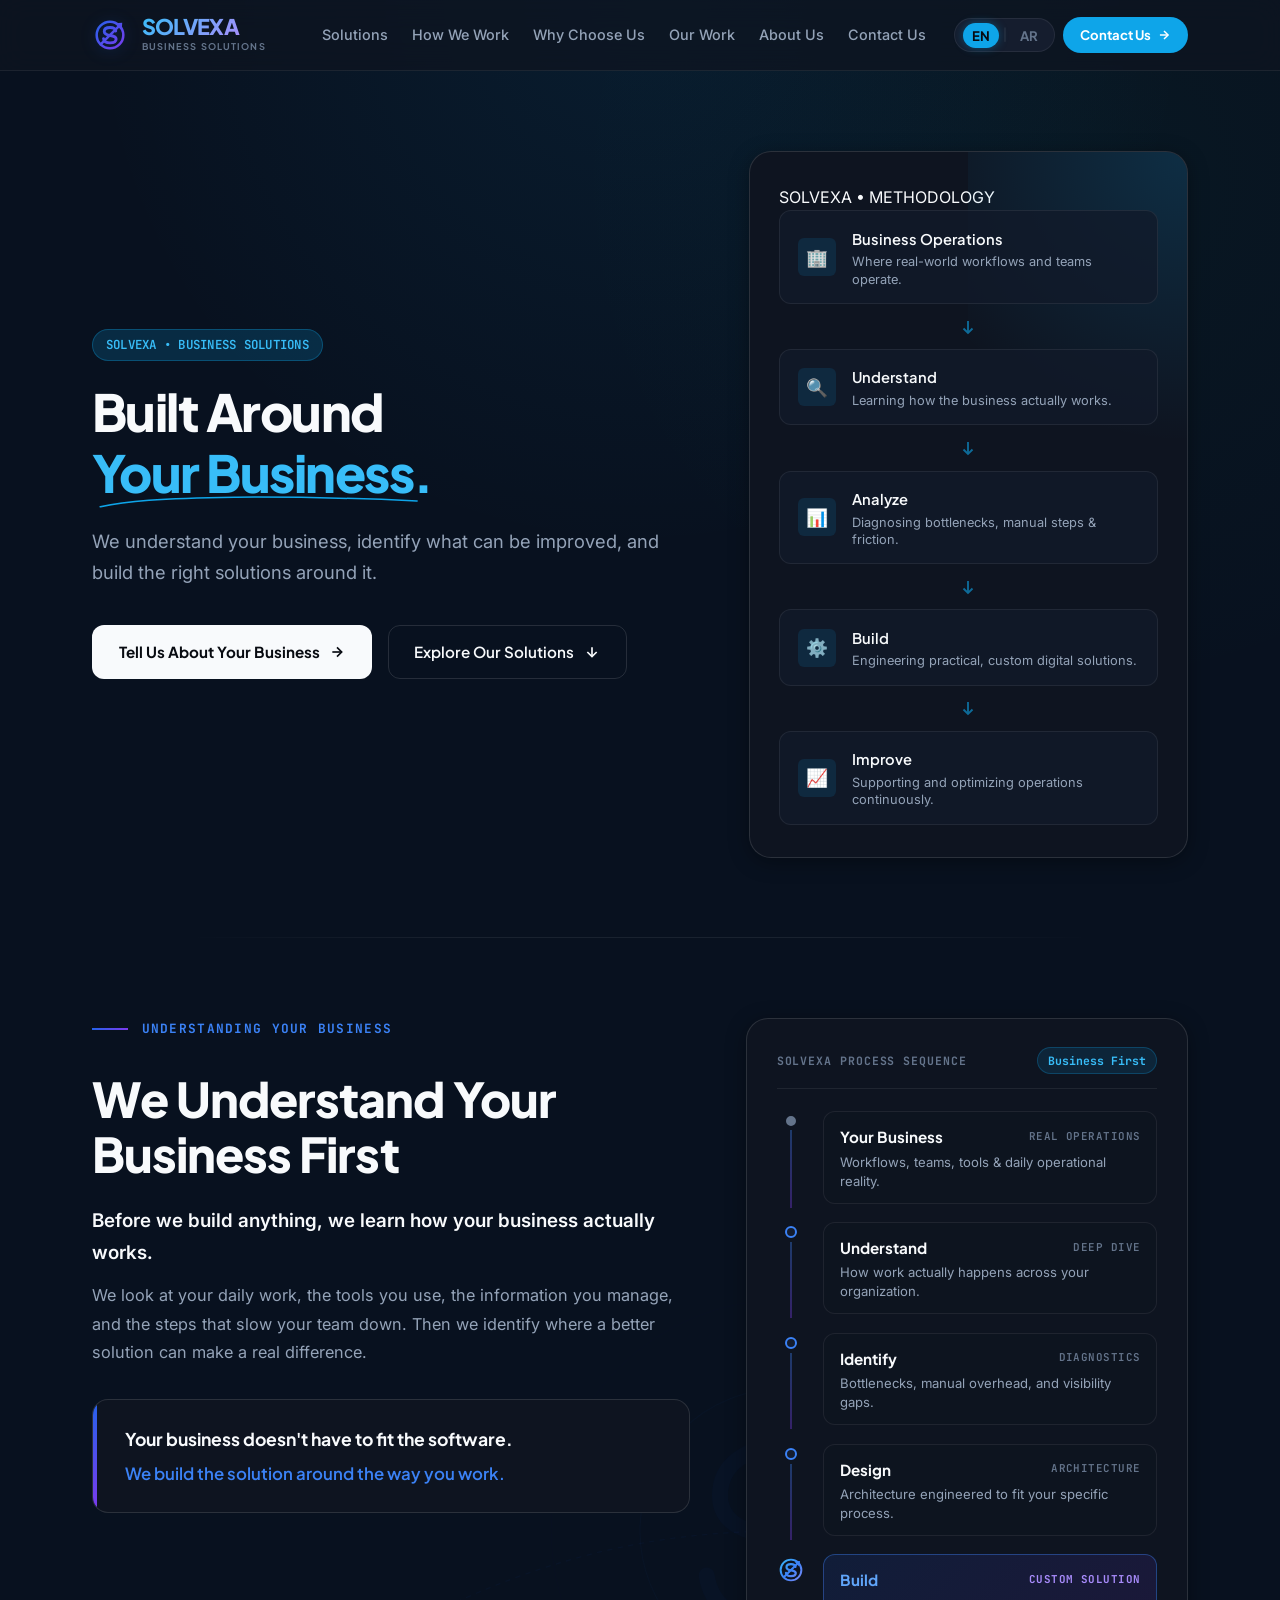
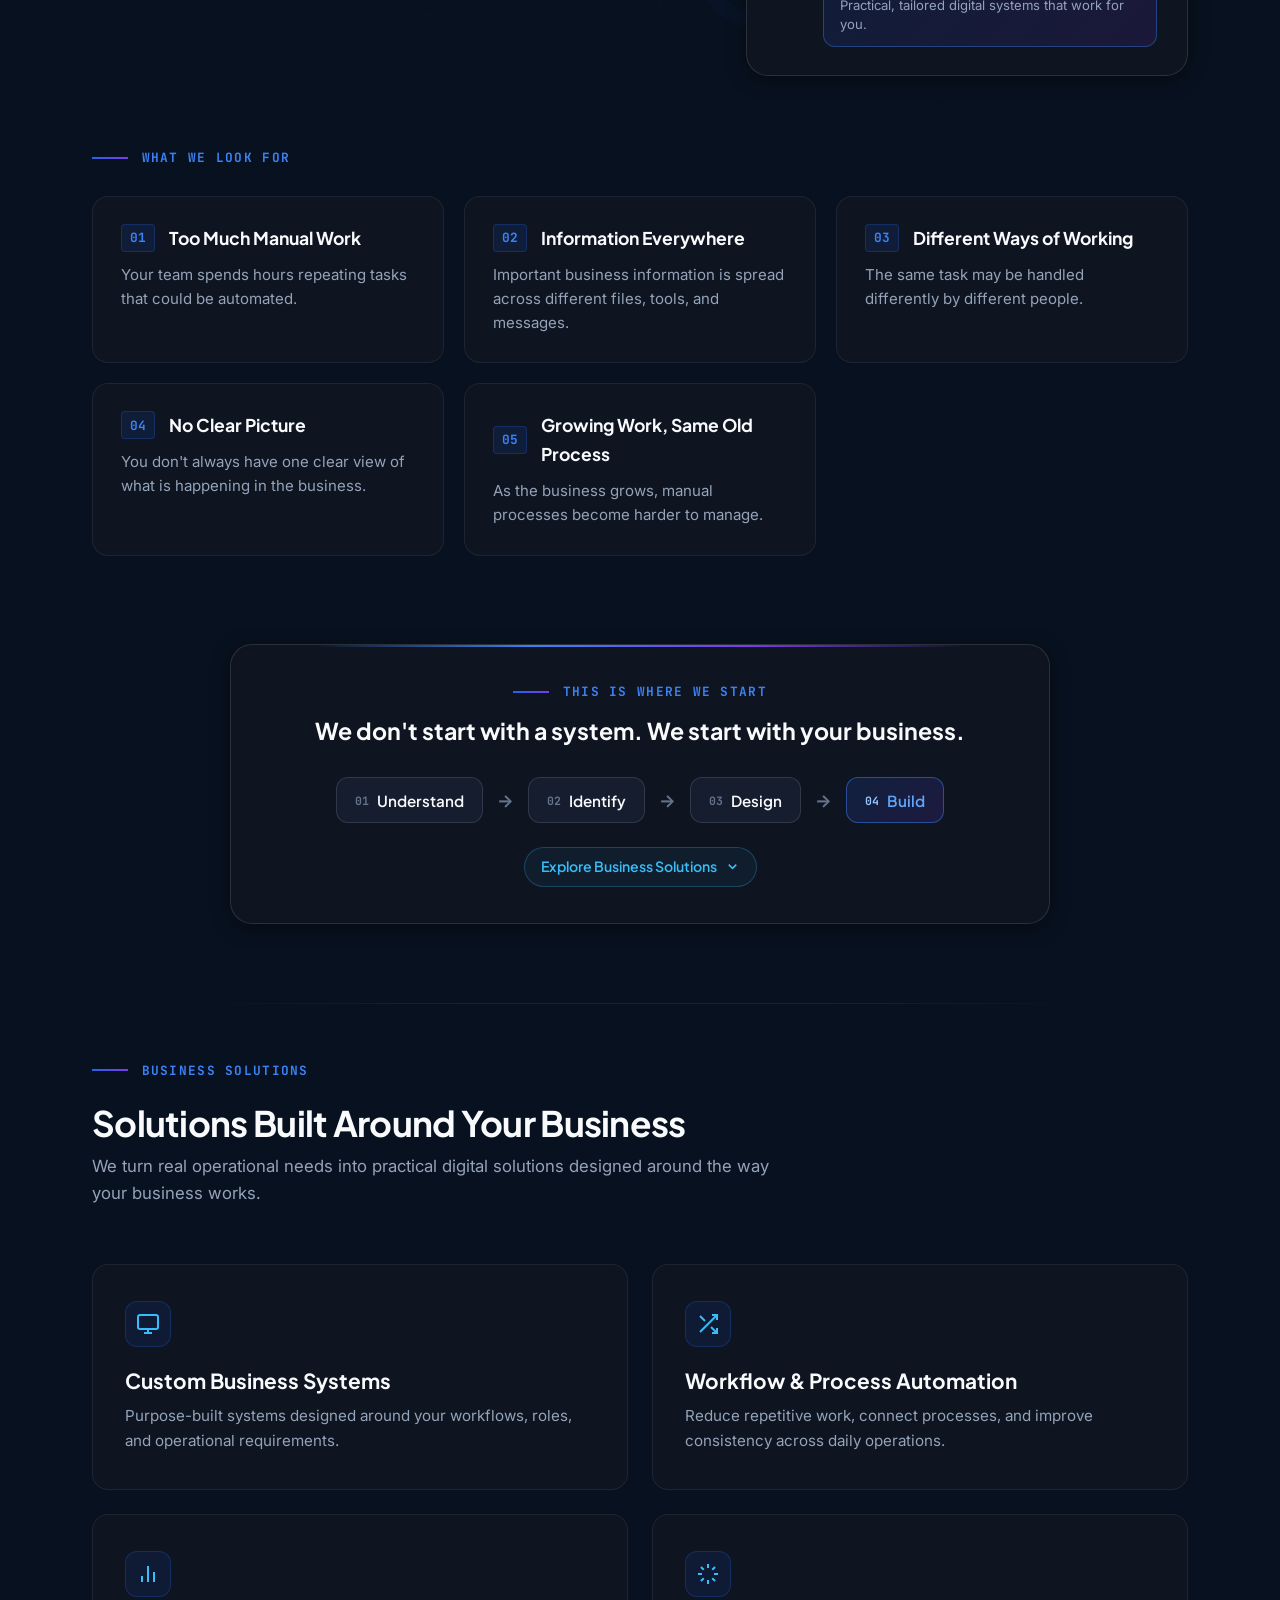
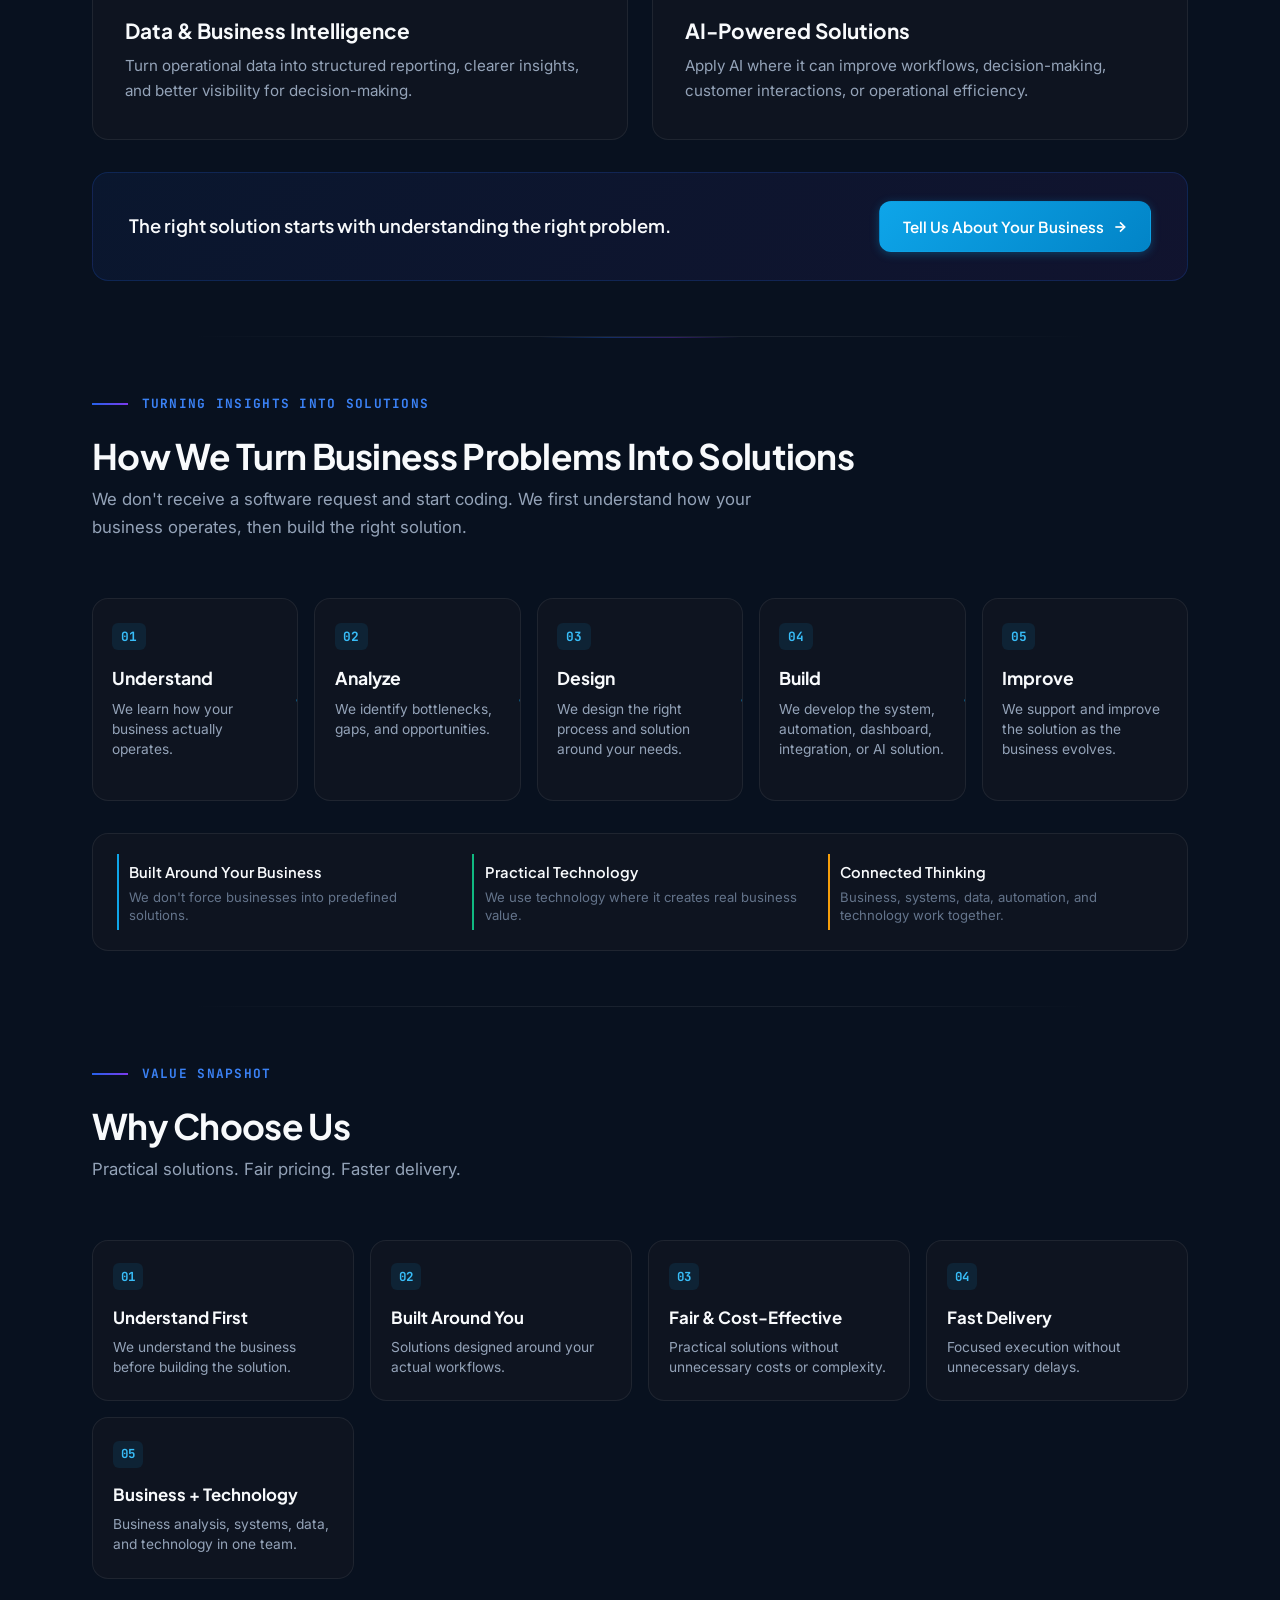
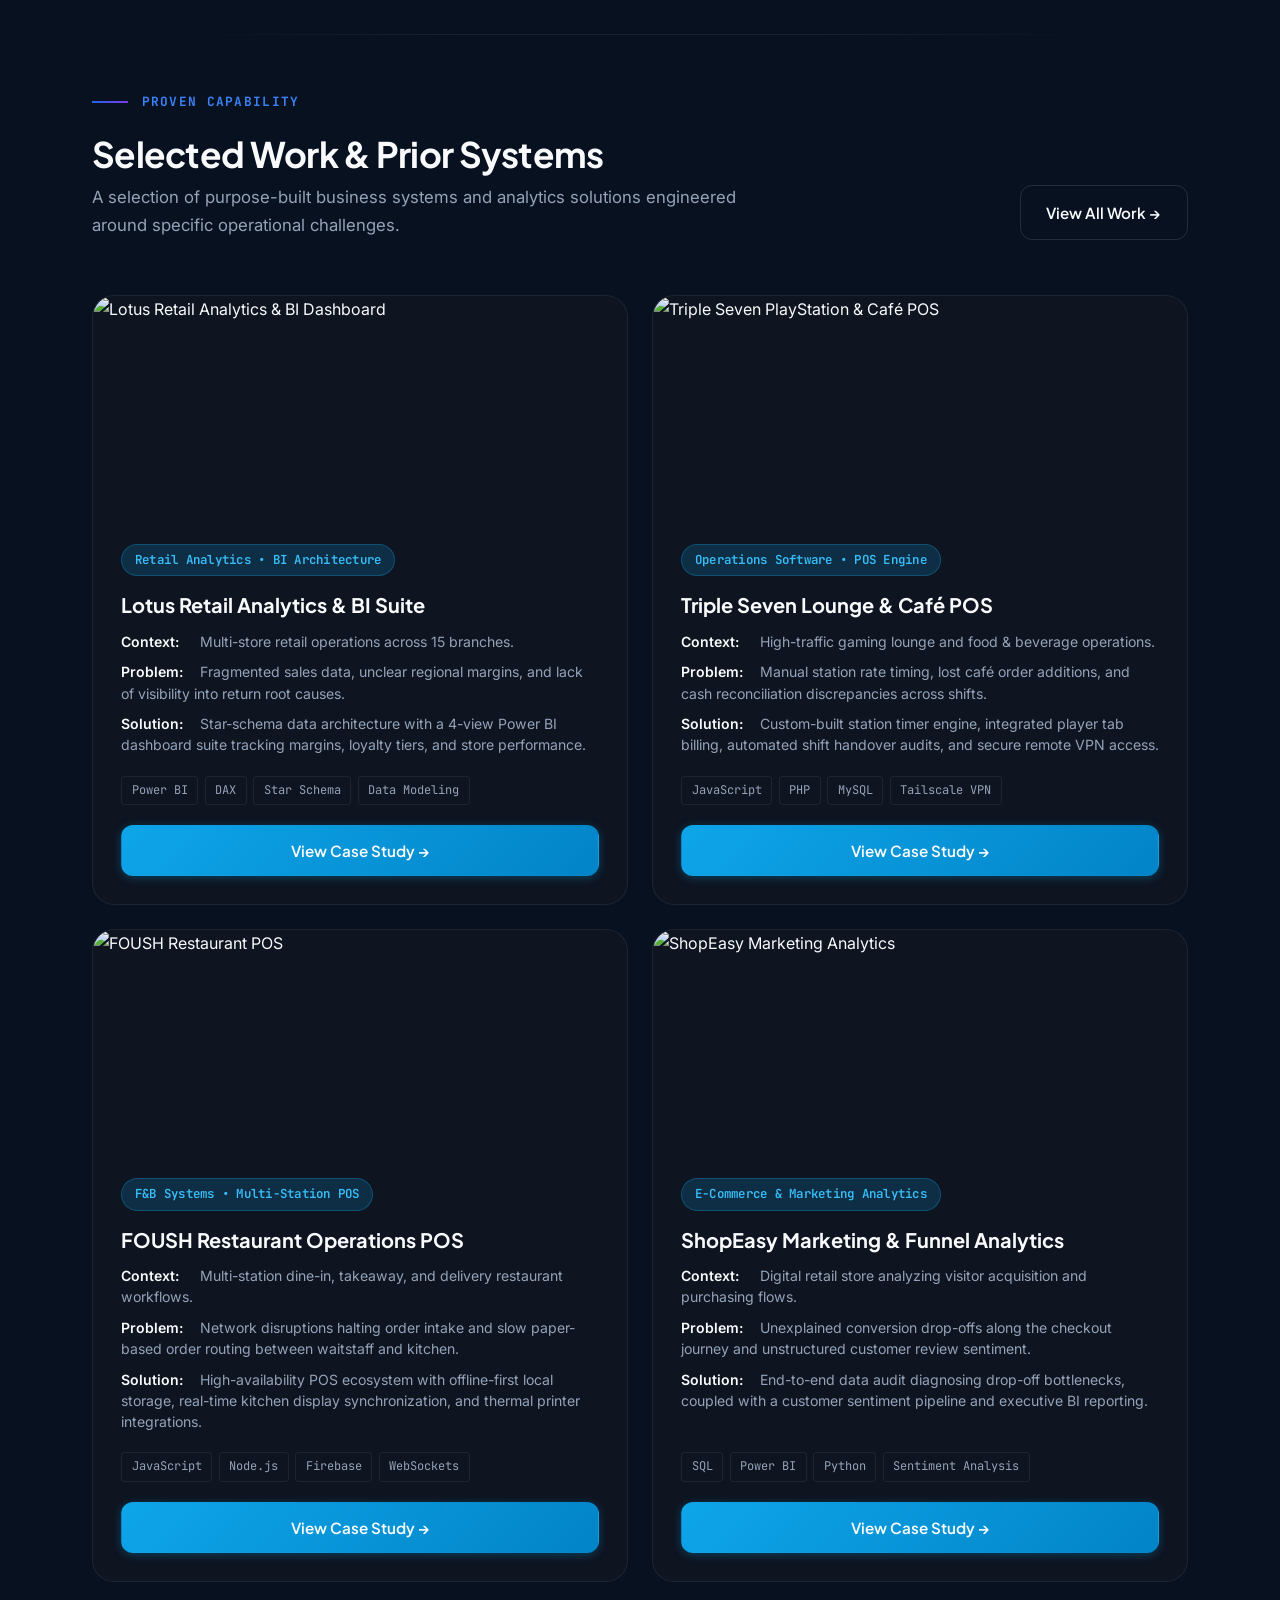
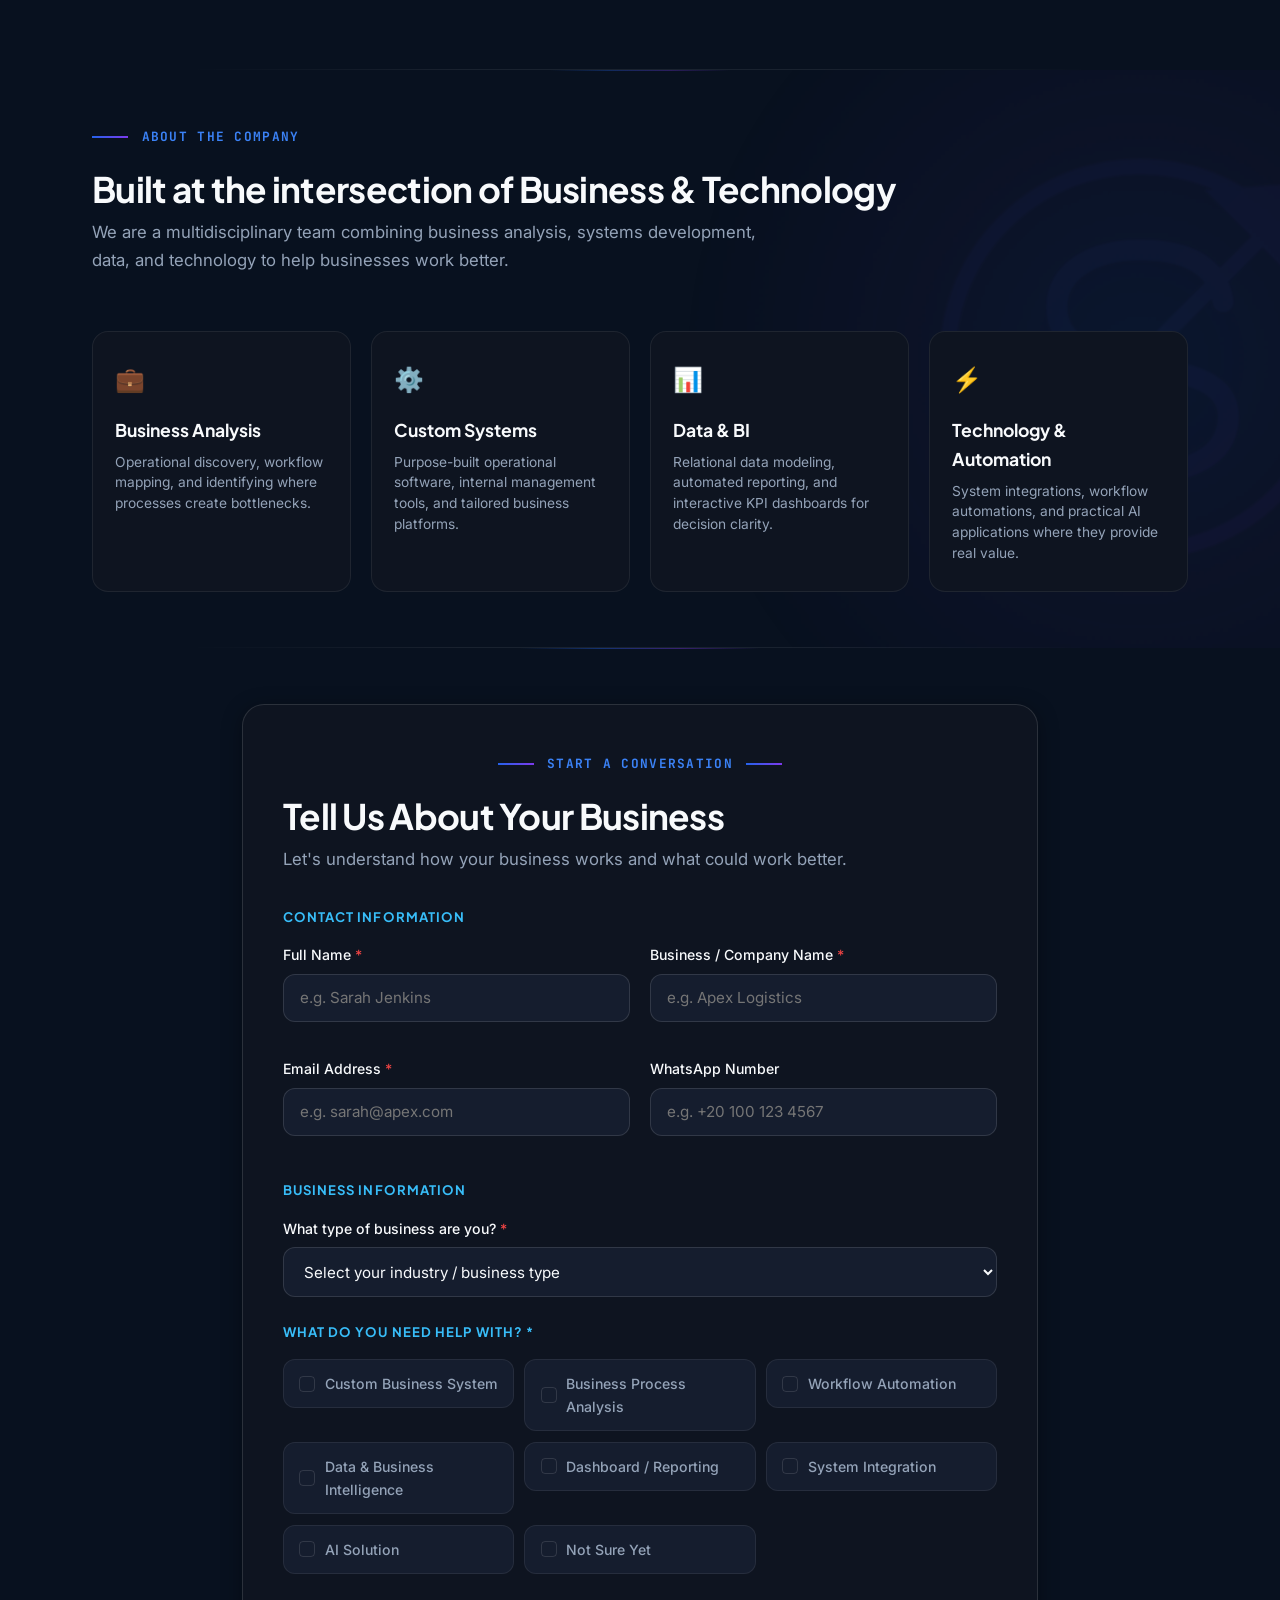
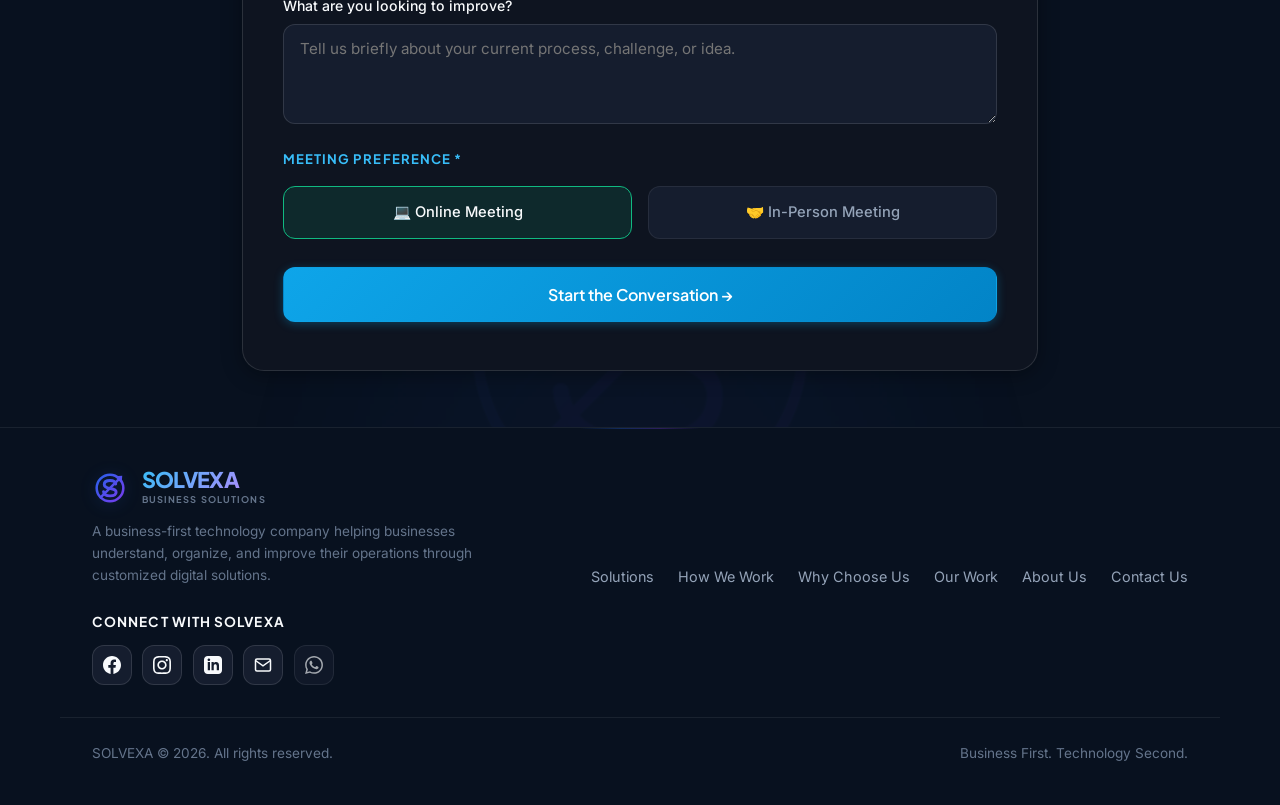
==== commit 2a42885f: "Refine 'We Understand Your Business First' section with process mapping visual and diagnostic cards" ====
--- a/index.html
+++ b/index.html
@@ -241,30 +241,148 @@
 
     <!-- ================= 02. UNDERSTANDING YOUR BUSINESS ================= -->
     <section class="section-spacing section-dark understanding-section" id="built-for-work">
-      <div class="container">
+      <!-- Ambient Blueprint Layer (Subtle, non-distracting) -->
+      <div class="understanding-bg-layer" aria-hidden="true">
+        <svg class="understanding-bg-svg" viewBox="0 0 1440 900" fill="none" xmlns="http://www.w3.org/2000/svg">
+          <path d="M-80 500 C280 500 420 180 880 180 C1180 180 1320 420 1560 420" stroke="rgba(37, 99, 235, 0.05)" stroke-width="1.5" stroke-dasharray="6 6" />
+          <circle cx="880" cy="180" r="160" stroke="rgba(59, 130, 246, 0.03)" stroke-width="1.5" />
+          <circle cx="880" cy="180" r="260" stroke="rgba(124, 58, 237, 0.02)" stroke-width="1" />
+          <!-- Cropped faint S-curve watermark from SOLVEXA logo -->
+          <path d="M 960 130 C 950 100 920 85 880 85 C 840 85 810 105 810 140 C 810 210 950 170 950 230 C 950 270 915 285 875 285 C 830 285 800 265 795 230" stroke="rgba(37, 99, 235, 0.035)" stroke-width="18" stroke-linecap="round" fill="none" />
+        </svg>
+      </div>
+
+      <div class="container relative-z">
         
-        <!-- Part 1: Narrative Intro -->
-        <div class="understanding-intro reveal-on-scroll">
-          <div class="editorial-divider">
-            <span class="divider-line"></span>
-            <span class="divider-text" data-i18n="problems.tag">UNDERSTANDING YOUR BUSINESS</span>
-          </div>
+        <!-- Part 1: Narrative Intro & Business Mapping Visual -->
+        <div class="understanding-hero-grid">
           
-          <h2 class="section-heading understanding-heading" data-i18n="problems.title">We Understand Your Business First</h2>
-          
-          <div class="understanding-narrative">
-            <p class="narrative-lead" data-i18n="problems.subtitle">Before we build anything, we learn how your business actually works.</p>
-            <p class="narrative-body" data-i18n="problems.subtitle2">We look at your daily work, the tools you use, the information you manage, and the steps that slow your team down. Then we identify where a better solution can make a real difference.</p>
-          </div>
-
-          <!-- Value Proposition Box -->
-          <div class="understanding-value-box">
-            <p class="value-line value-line-bold" data-i18n="problems.box_line1">Your business doesn't have to fit the software.</p>
-            <p class="value-line value-line-accent" data-i18n="problems.box_line2">We build the solution around the way you work.</p>
-          </div>
-        </div>
-
-        <!-- Part 2: What We Look For -->
+          <!-- Left Column: Story & Value Proposition -->
+          <div class="understanding-hero-content reveal-on-scroll">
+            <div class="editorial-divider">
+              <span class="divider-line"></span>
+              <span class="divider-text" data-i18n="problems.tag">UNDERSTANDING YOUR BUSINESS</span>
+            </div>
+            
+            <h2 class="section-heading understanding-heading" data-i18n="problems.title">We Understand Your Business First</h2>
+            
+            <div class="understanding-narrative">
+              <p class="narrative-lead" data-i18n="problems.subtitle">Before we build anything, we learn how your business actually works.</p>
+              <p class="narrative-body" data-i18n="problems.subtitle2">We look at your daily work, the tools you use, the information you manage, and the steps that slow your team down. Then we identify where a better solution can make a real difference.</p>
+            </div>
+
+            <!-- Value Proposition Box -->
+            <div class="understanding-value-box">
+              <p class="value-line value-line-bold" data-i18n="problems.box_line1">Your business doesn't have to fit the software.</p>
+              <p class="value-line value-line-accent" data-i18n="problems.box_line2">We build the solution around the way you work.</p>
+            </div>
+          </div>
+
+          <!-- Right Column: Business Mapping Visual (Business -> Understand -> Identify -> Design -> Build) -->
+          <div class="understanding-hero-visual reveal-on-scroll">
+            <div class="business-mapping-card" aria-label="SOLVEXA Business Process Visual">
+              
+              <div class="mapping-card-header">
+                <span class="mapping-eyebrow" data-i18n="mapping.eyebrow">SOLVEXA PROCESS SEQUENCE</span>
+                <span class="mapping-status-pill" data-i18n="mapping.badge">Business First</span>
+              </div>
+
+              <div class="mapping-flow-list">
+                <!-- 01: YOUR BUSINESS -->
+                <div class="mapping-flow-item">
+                  <div class="mapping-node">
+                    <span class="mapping-node-dot node-dot-origin"></span>
+                    <span class="mapping-node-stem"></span>
+                  </div>
+                  <div class="mapping-info">
+                    <div class="mapping-title-row">
+                      <h4 class="mapping-name" data-i18n="mapping.step1_title">Your Business</h4>
+                      <span class="mapping-tag" data-i18n="mapping.step1_tag">Real Operations</span>
+                    </div>
+                    <p class="mapping-desc" data-i18n="mapping.step1_desc">Workflows, teams, tools & daily operational reality.</p>
+                  </div>
+                </div>
+
+                <!-- 02: UNDERSTAND -->
+                <div class="mapping-flow-item">
+                  <div class="mapping-node">
+                    <span class="mapping-node-dot"></span>
+                    <span class="mapping-node-stem"></span>
+                  </div>
+                  <div class="mapping-info">
+                    <div class="mapping-title-row">
+                      <h4 class="mapping-name" data-i18n="mapping.step2_title">Understand</h4>
+                      <span class="mapping-tag" data-i18n="mapping.step2_tag">Deep Dive</span>
+                    </div>
+                    <p class="mapping-desc" data-i18n="mapping.step2_desc">How work actually happens across your organization.</p>
+                  </div>
+                </div>
+
+                <!-- 03: IDENTIFY -->
+                <div class="mapping-flow-item">
+                  <div class="mapping-node">
+                    <span class="mapping-node-dot"></span>
+                    <span class="mapping-node-stem"></span>
+                  </div>
+                  <div class="mapping-info">
+                    <div class="mapping-title-row">
+                      <h4 class="mapping-name" data-i18n="mapping.step3_title">Identify</h4>
+                      <span class="mapping-tag" data-i18n="mapping.step3_tag">Diagnostics</span>
+                    </div>
+                    <p class="mapping-desc" data-i18n="mapping.step3_desc">Bottlenecks, manual overhead, and visibility gaps.</p>
+                  </div>
+                </div>
+
+                <!-- 04: DESIGN -->
+                <div class="mapping-flow-item">
+                  <div class="mapping-node">
+                    <span class="mapping-node-dot"></span>
+                    <span class="mapping-node-stem"></span>
+                  </div>
+                  <div class="mapping-info">
+                    <div class="mapping-title-row">
+                      <h4 class="mapping-name" data-i18n="mapping.step4_title">Design</h4>
+                      <span class="mapping-tag" data-i18n="mapping.step4_tag">Architecture</span>
+                    </div>
+                    <p class="mapping-desc" data-i18n="mapping.step4_desc">Architecture engineered to fit your specific process.</p>
+                  </div>
+                </div>
+
+                <!-- 05: BUILD (Integrated SOLVEXA Emblem) -->
+                <div class="mapping-flow-item mapping-flow-final">
+                  <div class="mapping-node">
+                    <div class="mapping-solvexa-icon-wrap" title="SOLVEXA Custom Solution">
+                      <svg class="mapping-solvexa-svg" viewBox="0 0 100 100" fill="none" xmlns="http://www.w3.org/2000/svg">
+                        <defs>
+                          <linearGradient id="map-sym-grad" x1="10" y1="10" x2="90" y2="90" gradientUnits="userSpaceOnUse">
+                            <stop offset="0%" stop-color="#38BDF8" />
+                            <stop offset="50%" stop-color="#3B82F6" />
+                            <stop offset="100%" stop-color="#818CF8" />
+                          </linearGradient>
+                        </defs>
+                        <circle cx="50" cy="50" r="37" stroke="url(#map-sym-grad)" stroke-width="7" />
+                        <line x1="24" y1="76" x2="76" y2="24" stroke="url(#map-sym-grad)" stroke-width="7" stroke-linecap="round" />
+                        <path d="M62 20 L82 18 L80 38 Z" fill="url(#map-sym-grad)" />
+                        <path d="M 66 39 C 65 32 59 29 50 29 C 41 29 34 33 34 40 C 34 56 67 47 67 61 C 67 69 59 72 50 72 C 40 72 33 68 32 60" stroke="url(#map-sym-grad)" stroke-width="8" stroke-linecap="round" fill="none" />
+                      </svg>
+                    </div>
+                  </div>
+                  <div class="mapping-info">
+                    <div class="mapping-title-row">
+                      <h4 class="mapping-name mapping-name-highlight" data-i18n="mapping.step5_title">Build</h4>
+                      <span class="mapping-tag mapping-tag-solution" data-i18n="mapping.step5_tag">Custom Solution</span>
+                    </div>
+                    <p class="mapping-desc" data-i18n="mapping.step5_desc">Practical, tailored digital systems that work for you.</p>
+                  </div>
+                </div>
+
+              </div>
+            </div>
+          </div>
+
+        </div>
+
+        <!-- Part 2: What We Look For (5 Problem Cards with Diagnostic Reveals) -->
         <div class="understanding-problems-area reveal-on-scroll">
           <div class="editorial-divider">
             <span class="divider-line"></span>
@@ -273,49 +391,147 @@
 
           <div class="problems-grid">
             
-            <div class="problem-card">
-              <h3 class="problem-title" data-i18n="problems.card1_title">Too Much Manual Work</h3>
+            <!-- Card 1 -->
+            <div class="problem-card" tabindex="0">
+              <div class="problem-card-top">
+                <span class="problem-card-num">01</span>
+                <h3 class="problem-title" data-i18n="problems.card1_title">Too Much Manual Work</h3>
+              </div>
               <p class="problem-desc" data-i18n="problems.card1_desc">Your team spends hours repeating tasks that could be automated.</p>
-            </div>
-
-            <div class="problem-card">
-              <h3 class="problem-title" data-i18n="problems.card2_title">Information Everywhere</h3>
-              <p class="problem-desc" data-i18n="problems.card2_desc">Important data is spread across Excel, messages, and different tools.</p>
-            </div>
-
-            <div class="problem-card">
-              <h3 class="problem-title" data-i18n="problems.card3_title">Different Ways of Working</h3>
-              <p class="problem-desc" data-i18n="problems.card3_desc">The same task is handled differently by different people.</p>
-            </div>
-
-            <div class="problem-card">
-              <h3 class="problem-title" data-i18n="problems.card4_title">No Clear Picture</h3>
-              <p class="problem-desc" data-i18n="problems.card4_desc">You don't have one clear view of what is happening in the business.</p>
-            </div>
-
-            <div class="problem-card">
-              <h3 class="problem-title" data-i18n="problems.card5_title">Growing Work, Same Old Process</h3>
+              
+              <div class="problem-card-diagnostic">
+                <div class="diagnostic-block">
+                  <span class="diagnostic-label" data-i18n="problems.ask_label">WHAT WE ASK</span>
+                  <p class="diagnostic-text diagnostic-question" data-i18n="problems.card1_q">What could be automated?</p>
+                </div>
+                <div class="diagnostic-block">
+                  <span class="diagnostic-label" data-i18n="problems.dir_label">EXPECTED DIRECTION</span>
+                  <p class="diagnostic-text diagnostic-direction" data-i18n="problems.card1_dir">Less repetitive work.</p>
+                </div>
+              </div>
+            </div>
+
+            <!-- Card 2 -->
+            <div class="problem-card" tabindex="0">
+              <div class="problem-card-top">
+                <span class="problem-card-num">02</span>
+                <h3 class="problem-title" data-i18n="problems.card2_title">Information Everywhere</h3>
+              </div>
+              <p class="problem-desc" data-i18n="problems.card2_desc">Important business information is spread across different files, tools, and messages.</p>
+              
+              <div class="problem-card-diagnostic">
+                <div class="diagnostic-block">
+                  <span class="diagnostic-label" data-i18n="problems.ask_label">WHAT WE ASK</span>
+                  <p class="diagnostic-text diagnostic-question" data-i18n="problems.card2_q">Where does your business data live?</p>
+                </div>
+                <div class="diagnostic-block">
+                  <span class="diagnostic-label" data-i18n="problems.dir_label">EXPECTED DIRECTION</span>
+                  <p class="diagnostic-text diagnostic-direction" data-i18n="problems.card2_dir">A clearer flow of information.</p>
+                </div>
+              </div>
+            </div>
+
+            <!-- Card 3 -->
+            <div class="problem-card" tabindex="0">
+              <div class="problem-card-top">
+                <span class="problem-card-num">03</span>
+                <h3 class="problem-title" data-i18n="problems.card3_title">Different Ways of Working</h3>
+              </div>
+              <p class="problem-desc" data-i18n="problems.card3_desc">The same task may be handled differently by different people.</p>
+              
+              <div class="problem-card-diagnostic">
+                <div class="diagnostic-block">
+                  <span class="diagnostic-label" data-i18n="problems.ask_label">WHAT WE ASK</span>
+                  <p class="diagnostic-text diagnostic-question" data-i18n="problems.card3_q">Where does the process break down?</p>
+                </div>
+                <div class="diagnostic-block">
+                  <span class="diagnostic-label" data-i18n="problems.dir_label">EXPECTED DIRECTION</span>
+                  <p class="diagnostic-text diagnostic-direction" data-i18n="problems.card3_dir">More consistent workflows.</p>
+                </div>
+              </div>
+            </div>
+
+            <!-- Card 4 -->
+            <div class="problem-card" tabindex="0">
+              <div class="problem-card-top">
+                <span class="problem-card-num">04</span>
+                <h3 class="problem-title" data-i18n="problems.card4_title">No Clear Picture</h3>
+              </div>
+              <p class="problem-desc" data-i18n="problems.card4_desc">You don't always have one clear view of what is happening in the business.</p>
+              
+              <div class="problem-card-diagnostic">
+                <div class="diagnostic-block">
+                  <span class="diagnostic-label" data-i18n="problems.ask_label">WHAT WE ASK</span>
+                  <p class="diagnostic-text diagnostic-question" data-i18n="problems.card4_q">What do you need to see more clearly?</p>
+                </div>
+                <div class="diagnostic-block">
+                  <span class="diagnostic-label" data-i18n="problems.dir_label">EXPECTED DIRECTION</span>
+                  <p class="diagnostic-text diagnostic-direction" data-i18n="problems.card4_dir">Better visibility.</p>
+                </div>
+              </div>
+            </div>
+
+            <!-- Card 5 -->
+            <div class="problem-card" tabindex="0">
+              <div class="problem-card-top">
+                <span class="problem-card-num">05</span>
+                <h3 class="problem-title" data-i18n="problems.card5_title">Growing Work, Same Old Process</h3>
+              </div>
               <p class="problem-desc" data-i18n="problems.card5_desc">As the business grows, manual processes become harder to manage.</p>
-            </div>
-
-          </div>
-        </div>
-
-        <!-- Part 3: This Is Where We Start (Closing + Flow to next section) -->
+              
+              <div class="problem-card-diagnostic">
+                <div class="diagnostic-block">
+                  <span class="diagnostic-label" data-i18n="problems.ask_label">WHAT WE ASK</span>
+                  <p class="diagnostic-text diagnostic-question" data-i18n="problems.card5_q">What will become harder as you grow?</p>
+                </div>
+                <div class="diagnostic-block">
+                  <span class="diagnostic-label" data-i18n="problems.dir_label">EXPECTED DIRECTION</span>
+                  <p class="diagnostic-text diagnostic-direction" data-i18n="problems.card5_dir">Processes that can scale with the business.</p>
+                </div>
+              </div>
+            </div>
+
+          </div>
+        </div>
+
+        <!-- Part 3: This Is Where We Start (Closing Card + Flow to next section) -->
         <div class="understanding-closing reveal-on-scroll">
-          <div class="editorial-divider">
-            <span class="divider-line"></span>
-            <span class="divider-text" data-i18n="problems.start_tag">THIS IS WHERE WE START</span>
-          </div>
-          <p class="closing-lead" data-i18n="problems.start_lead">We don't start with a system. We start by understanding the business.</p>
-          <div class="closing-flow">
-            <span class="flow-step" data-i18n="problems.flow1">Understand</span>
-            <span class="flow-arrow">→</span>
-            <span class="flow-step" data-i18n="problems.flow2">Identify</span>
-            <span class="flow-arrow">→</span>
-            <span class="flow-step" data-i18n="problems.flow3">Design</span>
-            <span class="flow-arrow">→</span>
-            <span class="flow-step" data-i18n="problems.flow4">Build</span>
+          <div class="closing-card">
+            <div class="editorial-divider">
+              <span class="divider-line"></span>
+              <span class="divider-text" data-i18n="problems.start_tag">THIS IS WHERE WE START</span>
+            </div>
+            
+            <h3 class="closing-lead" data-i18n="problems.start_lead">We don't start with a system. We start with your business.</h3>
+            
+            <div class="closing-flow" aria-label="SOLVEXA Process Progression">
+              <div class="flow-step">
+                <span class="flow-step-num">01</span>
+                <span class="flow-step-text" data-i18n="problems.flow1">Understand</span>
+              </div>
+              <span class="flow-arrow">→</span>
+              <div class="flow-step">
+                <span class="flow-step-num">02</span>
+                <span class="flow-step-text" data-i18n="problems.flow2">Identify</span>
+              </div>
+              <span class="flow-arrow">→</span>
+              <div class="flow-step">
+                <span class="flow-step-num">03</span>
+                <span class="flow-step-text" data-i18n="problems.flow3">Design</span>
+              </div>
+              <span class="flow-arrow">→</span>
+              <div class="flow-step flow-step-highlight">
+                <span class="flow-step-num">04</span>
+                <span class="flow-step-text" data-i18n="problems.flow4">Build</span>
+              </div>
+            </div>
+
+            <div class="closing-lead-to-solutions">
+              <a href="#solutions" class="closing-next-hint" aria-label="Explore Business Solutions">
+                <span data-i18n="problems.explore_solutions">Explore Business Solutions</span>
+                <svg width="15" height="15" viewBox="0 0 24 24" fill="none" stroke="currentColor" stroke-width="2.5"><polyline points="6 9 12 15 18 9"></polyline></svg>
+              </a>
+            </div>
           </div>
         </div>
 
--- a/css/styles.css
+++ b/css/styles.css
@@ -6,7 +6,7 @@
 /* ----------------- CSS Custom Properties (Design Tokens) ----------------- */
 :root {
   /* Color Palette: Canvas & Surfaces */
-  --bg-canvas: #080B11;
+  --bg-canvas: #08111F;
   --bg-surface: #0E1420;
   --bg-surface-elevated: #151D2E;
   --bg-card: rgba(18, 26, 42, 0.75);
@@ -3449,7 +3449,144 @@
   color: var(--text-primary);
 }
 
-/* --- Section 3: Our Approach (5-Step Visual Flow) --- */
+/* --- Section 03: Business Solutions (4 Solution Cards) --- */
+.solutions-grid {
+  display: grid;
+  grid-template-columns: repeat(2, 1fr);
+  gap: 1.5rem;
+  margin-bottom: 2rem;
+}
+.solution-card {
+  background: var(--bg-surface);
+  border: 1px solid var(--border-subtle);
+  border-radius: var(--radius-lg);
+  padding: 2.25rem 2rem;
+  transition: all var(--transition-smooth);
+  position: relative;
+  display: flex;
+  flex-direction: column;
+  overflow: hidden;
+}
+.solution-card::before {
+  content: '';
+  position: absolute;
+  top: 0;
+  left: 0;
+  right: 0;
+  height: 2px;
+  background: var(--solv-gradient);
+  opacity: 0;
+  transition: opacity var(--transition-smooth);
+}
+.solution-card:hover {
+  border-color: rgba(37, 99, 235, 0.35);
+  background: var(--bg-surface-elevated);
+  transform: translateY(-4px);
+  box-shadow: 0 16px 36px rgba(0, 0, 0, 0.28), 0 0 24px rgba(37, 99, 235, 0.08);
+}
+.solution-card:hover::before {
+  opacity: 1;
+}
+.solution-card-header {
+  display: flex;
+  align-items: center;
+  justify-content: space-between;
+  margin-bottom: 1.25rem;
+}
+.solution-num {
+  font-family: var(--font-mono);
+  font-size: 0.82rem;
+  font-weight: 700;
+  color: var(--accent-cyan-light);
+  background: rgba(37, 99, 235, 0.12);
+  border: 1px solid rgba(37, 99, 235, 0.25);
+  padding: 0.25rem 0.65rem;
+  border-radius: var(--radius-sm);
+  display: inline-block;
+}
+.solution-card-icon,
+.solution-card-icon-wrap {
+  width: 46px;
+  height: 46px;
+  border-radius: var(--radius-md);
+  background: rgba(37, 99, 235, 0.1);
+  border: 1px solid rgba(37, 99, 235, 0.25);
+  color: #38BDF8;
+  display: flex;
+  align-items: center;
+  justify-content: center;
+  margin-bottom: 1.25rem;
+  transition: all 0.3s ease;
+}
+.solution-card:hover .solution-card-icon-wrap {
+  background: var(--solv-gradient);
+  color: #FFFFFF;
+  border-color: transparent;
+  transform: translateY(-2px);
+}
+.solution-card-title {
+  font-family: var(--font-heading);
+  font-size: 1.3rem;
+  font-weight: 700;
+  color: var(--text-primary);
+  margin-bottom: 0.65rem;
+  line-height: 1.3;
+}
+.solution-card-desc {
+  font-size: 0.95rem;
+  color: var(--text-secondary);
+  line-height: 1.6;
+}
+
+/* Section 2 Closing Statement & Action Banner */
+.solutions-cta-banner {
+  background: linear-gradient(135deg, rgba(37, 99, 235, 0.08) 0%, rgba(124, 58, 237, 0.08) 100%);
+  border: 1px solid rgba(37, 99, 235, 0.2);
+  border-radius: var(--radius-lg);
+  padding: 1.75rem 2.25rem;
+  margin-top: 1.5rem;
+}
+.solutions-cta-content {
+  display: flex;
+  align-items: center;
+  justify-content: space-between;
+  flex-wrap: wrap;
+  gap: 1.25rem;
+}
+.solutions-cta-statement {
+  font-family: var(--font-heading);
+  font-size: 1.15rem;
+  font-weight: 600;
+  color: var(--text-primary);
+  margin: 0;
+}
+
+@media (max-width: 860px) {
+  .solutions-grid {
+    grid-template-columns: 1fr;
+  }
+  .solutions-cta-content {
+    flex-direction: column;
+    align-items: flex-start;
+  }
+}
+
+/* --- RTL (Arabic) Support --- */
+.rtl-mode, [dir="rtl"] {
+  font-family: 'Cairo', 'Inter', -apple-system, BlinkMacSystemFont, sans-serif;
+  direction: rtl;
+  text-align: right;
+}
+.rtl-mode .btn-icon-right svg,
+[dir="rtl"] .btn-icon-right svg {
+  transform: scaleX(-1);
+}
+.rtl-mode .brand-logo-text-group,
+[dir="rtl"] .brand-logo-text-group {
+  text-align: right;
+}
+
+/* --- Section 4: Our Approach (5-Step Visual Flow) --- */
 .approach-steps-grid {
   display: grid;
   grid-template-columns: repeat(5, 1fr);
@@ -4173,7 +4310,7 @@
 .intro-circle {
   stroke-dasharray: 470;
   stroke-dashoffset: 470;
-  animation: drawCircle 1.4s cubic-bezier(0.25, 1, 0.5, 1) 0.2s forwards;
+  animation: drawCircle 0.7s cubic-bezier(0.25, 1, 0.5, 1) 0.1s forwards;
 }
 @keyframes drawCircle {
   to {
@@ -4184,7 +4321,7 @@
 .intro-arrow-group {
   opacity: 0;
   transform: translate(-15px, 15px);
-  animation: arrowGlide 1s cubic-bezier(0.16, 1, 0.3, 1) 0.8s forwards;
+  animation: arrowGlide 0.6s cubic-bezier(0.16, 1, 0.3, 1) 0.5s forwards;
 }
 @keyframes arrowGlide {
   to {
@@ -4196,7 +4333,7 @@
 .intro-s-curve {
   stroke-dasharray: 380;
   stroke-dashoffset: 380;
-  animation: drawS 1.2s cubic-bezier(0.25, 1, 0.5, 1) 0.5s forwards;
+  animation: drawS 0.7s cubic-bezier(0.25, 1, 0.5, 1) 0.3s forwards;
 }
 @keyframes drawS {
   to {
@@ -4208,7 +4345,7 @@
 .intro-brand-block {
   opacity: 0;
   transform: translateY(12px);
-  animation: introReveal 0.9s cubic-bezier(0.16, 1, 0.3, 1) 1.5s forwards;
+  animation: introReveal 0.6s cubic-bezier(0.16, 1, 0.3, 1) 0.8s forwards;
 }
 .intro-wordmark {
   font-family: var(--font-heading);
@@ -4240,7 +4377,7 @@
   color: var(--text-primary);
   opacity: 0;
   transform: translateY(12px);
-  animation: introReveal 0.9s cubic-bezier(0.16, 1, 0.3, 1) 2.4s forwards;
+  animation: introReveal 0.6s cubic-bezier(0.16, 1, 0.3, 1) 1.2s forwards;
   margin-bottom: 1.2rem;
 }
 
@@ -4259,14 +4396,14 @@
   color: var(--accent-cyan-light);
   opacity: 0;
   transform: translateY(10px);
-  animation: introReveal 0.8s cubic-bezier(0.16, 1, 0.3, 1) 3.3s forwards;
+  animation: introReveal 0.5s cubic-bezier(0.16, 1, 0.3, 1) 1.5s forwards;
 }
 .intro-phil-2 {
   font-weight: 600;
   color: var(--text-secondary);
   opacity: 0;
   transform: translateY(10px);
-  animation: introReveal 0.8s cubic-bezier(0.16, 1, 0.3, 1) 3.8s forwards;
+  animation: introReveal 0.5s cubic-bezier(0.16, 1, 0.3, 1) 1.7s forwards;
 }
 
 @keyframes introReveal {
@@ -4307,6 +4444,1234 @@
   text-align: right;
 }
 
-
-
-
+/* ==========================================================================
+   SOLVEXA BRAND SYMBOL — VISUAL IDENTITY SYSTEM
+   Subtle background SVG symbols woven into the page architecture
+   ========================================================================== */
+
+/* --- Base Brand Symbol Container --- */
+.brand-symbol-section {
+  position: relative;
+  overflow: hidden;
+}
+
+.brand-symbol-bg {
+  position: absolute;
+  pointer-events: none;
+  z-index: 0;
+  opacity: 0;
+  transition: opacity 1.2s cubic-bezier(0.16, 1, 0.3, 1);
+}
+
+.brand-symbol-section .container {
+  position: relative;
+  z-index: 1;
+}
+
+/* Symbol becomes visible when section scrolls into view */
+.brand-symbol-section.is-symbol-visible .brand-symbol-bg {
+  opacity: 1;
+}
+
+/* --- About Us Section: Right-anchored, partially cropped --- */
+.brand-symbol-about {
+  width: 520px;
+  height: 520px;
+  right: -120px;
+  top: 50%;
+  transform: translateY(-50%);
+  opacity: 0;
+  filter: blur(1.2px);
+}
+
+.brand-symbol-about svg {
+  width: 100%;
+  height: 100%;
+  opacity: 0.04;
+}
+
+/* Subtle radial glow behind the symbol */
+.brand-symbol-about::after {
+  content: '';
+  position: absolute;
+  inset: -40%;
+  background: radial-gradient(
+    ellipse at center,
+    rgba(37, 99, 235, 0.08) 0%,
+    rgba(124, 58, 237, 0.04) 35%,
+    transparent 70%
+  );
+  z-index: -1;
+  border-radius: 50%;
+}
+
+/* --- CTA Section: Center-bottom, partially cropped below --- */
+.brand-symbol-cta {
+  width: 440px;
+  height: 440px;
+  left: 50%;
+  bottom: -140px;
+  transform: translateX(-50%);
+  opacity: 0;
+  filter: blur(0.8px);
+}
+
+.brand-symbol-cta svg {
+  width: 100%;
+  height: 100%;
+  opacity: 0.035;
+}
+
+/* Subtle upward glow from symbol */
+.brand-symbol-cta::after {
+  content: '';
+  position: absolute;
+  inset: -50%;
+  background: radial-gradient(
+    ellipse at center bottom,
+    rgba(124, 58, 237, 0.06) 0%,
+    rgba(37, 99, 235, 0.03) 40%,
+    transparent 70%
+  );
+  z-index: -1;
+  border-radius: 50%;
+}
+
+/* --- Extremely slow floating drift (elegant, no performance impact) --- */
+@keyframes brandSymbolFloat {
+  0%, 100% { transform: translateY(-50%) rotate(0deg); }
+  50% { transform: translateY(calc(-50% + 8px)) rotate(1.5deg); }
+}
+
+@keyframes brandSymbolFloatCta {
+  0%, 100% { transform: translateX(-50%) rotate(0deg); }
+  50% { transform: translateX(-50%) translateY(-6px) rotate(-1deg); }
+}
+
+.brand-symbol-section.is-symbol-visible .brand-symbol-about {
+  animation: brandSymbolFloat 20s ease-in-out infinite;
+}
+
+.brand-symbol-section.is-symbol-visible .brand-symbol-cta {
+  animation: brandSymbolFloatCta 24s ease-in-out infinite;
+}
+
+/* --- Reduced motion: no animation, static symbol --- */
+@media (prefers-reduced-motion: reduce) {
+  .brand-symbol-about,
+  .brand-symbol-cta {
+    animation: none !important;
+  }
+}
+
+/* --- RTL mirror for About Us symbol (move to left side) --- */
+[dir="rtl"] .brand-symbol-about {
+  right: auto;
+  left: -120px;
+}
+
+/* --- Responsive scaling --- */
+@media (max-width: 1024px) {
+  .brand-symbol-about {
+    width: 380px;
+    height: 380px;
+    right: -100px;
+  }
+  .brand-symbol-cta {
+    width: 340px;
+    height: 340px;
+    bottom: -100px;
+  }
+}
+
+@media (max-width: 768px) {
+  .brand-symbol-about {
+    width: 280px;
+    height: 280px;
+    right: -80px;
+  }
+  .brand-symbol-about svg {
+    opacity: 0.03;
+  }
+  .brand-symbol-cta {
+    width: 260px;
+    height: 260px;
+    bottom: -80px;
+  }
+  .brand-symbol-cta svg {
+    opacity: 0.025;
+  }
+}
+
+@media (max-width: 480px) {
+  .brand-symbol-about {
+    width: 200px;
+    height: 200px;
+    right: -60px;
+  }
+  .brand-symbol-cta {
+    width: 200px;
+    height: 200px;
+    bottom: -60px;
+  }
+}
+
+/* ==========================================================================
+   VISUAL POLISH — SECTION TRANSITIONS & AMBIENT ACCENTS
+   ========================================================================== */
+
+/* --- Subtle brand-echo gradient accent between key sections --- */
+#our-approach {
+  position: relative;
+}
+#our-approach::before {
+  content: '';
+  position: absolute;
+  top: 0;
+  left: 50%;
+  transform: translateX(-50%);
+  width: 200px;
+  height: 1px;
+  background: linear-gradient(90deg, transparent, rgba(37, 99, 235, 0.35), rgba(124, 58, 237, 0.35), transparent);
+}
+
+#about-us::before {
+  content: '';
+  position: absolute;
+  top: 0;
+  left: 50%;
+  transform: translateX(-50%);
+  width: 180px;
+  height: 1px;
+  background: linear-gradient(90deg, transparent, rgba(37, 99, 235, 0.3), rgba(124, 58, 237, 0.3), transparent);
+}
+
+/* --- Ambient glow accent on the CTA section top border --- */
+#discovery-form::before {
+  content: '';
+  position: absolute;
+  top: 0;
+  left: 50%;
+  transform: translateX(-50%);
+  width: 240px;
+  height: 1px;
+  background: linear-gradient(90deg, transparent, rgba(37, 99, 235, 0.4), rgba(124, 58, 237, 0.4), transparent);
+}
+
+/* --- Discovery card: elevated branded border glow on hover --- */
+.discovery-card {
+  transition: all 0.4s cubic-bezier(0.16, 1, 0.3, 1);
+}
+.discovery-card:hover {
+  border-color: rgba(37, 99, 235, 0.2);
+  box-shadow:
+    var(--shadow-subtle),
+    0 0 40px rgba(37, 99, 235, 0.06),
+    0 0 80px rgba(124, 58, 237, 0.03);
+}
+
+/* --- About pillar cards: subtle brand accent on hover --- */
+.about-pillar-card {
+  transition: all 0.35s cubic-bezier(0.16, 1, 0.3, 1);
+}
+.about-pillar-card:hover {
+  border-color: rgba(37, 99, 235, 0.18);
+  box-shadow: 0 8px 28px rgba(0, 0, 0, 0.2), 0 0 20px rgba(37, 99, 235, 0.04);
+}
+
+/* --- Step cards: gradient top-line accent on hover --- */
+.step-card {
+  overflow: hidden;
+}
+.step-card::before {
+  content: '';
+  position: absolute;
+  top: 0;
+  left: 0;
+  right: 0;
+  height: 2px;
+  background: var(--solv-gradient);
+  opacity: 0;
+  transition: opacity var(--transition-smooth);
+}
+.step-card:hover::before {
+  opacity: 1;
+}
+
+/* --- Problem cards: consistent hover accent --- */
+.problem-card {
+  transition: all 0.35s cubic-bezier(0.16, 1, 0.3, 1);
+}
+
+/* --- Why cards: brand-accent top stripe --- */
+.why-card {
+  overflow: hidden;
+  position: relative;
+}
+.why-card::before {
+  content: '';
+  position: absolute;
+  top: 0;
+  left: 0;
+  right: 0;
+  height: 2px;
+  background: var(--solv-gradient);
+  opacity: 0;
+  transition: opacity var(--transition-smooth);
+}
+.why-card:hover::before {
+  opacity: 0.7;
+}
+
+/* --- Work cards: enhanced media overlay for brand presence --- */
+.work-card-media::after {
+  content: '';
+  position: absolute;
+  bottom: 0;
+  left: 0;
+  right: 0;
+  height: 50%;
+  background: linear-gradient(to top, var(--bg-surface) 0%, transparent 100%);
+  pointer-events: none;
+  z-index: 1;
+}
+
+/* --- Footer: subtle brand gradient line above --- */
+.site-footer {
+  position: relative;
+}
+.site-footer::before {
+  content: '';
+  position: absolute;
+  top: 0;
+  left: 50%;
+  transform: translateX(-50%);
+  width: 120px;
+  height: 1px;
+  background: linear-gradient(90deg, transparent, rgba(37, 99, 235, 0.3), rgba(124, 58, 237, 0.3), transparent);
+}
+
+/* --- Section header: brand-colored editorial divider line --- */
+.editorial-divider .divider-line {
+  background: var(--solv-gradient);
+  height: 2px;
+}
+
+/* ==========================================================================
+   VISUAL POLISH — SPACING & CONSISTENCY REFINEMENTS
+   ========================================================================== */
+
+/* Ensure footer flex container wraps cleanly */
+.footer-container {
+  flex-wrap: wrap;
+  gap: 1.5rem;
+}
+
+.footer-left {
+  max-width: 400px;
+}
+
+/* Footer links: tighter spacing on mobile */
+@media (max-width: 768px) {
+  .footer-container {
+    flex-direction: column;
+    align-items: flex-start;
+  }
+  .footer-links {
+    flex-wrap: wrap;
+    gap: 0.75rem 1rem;
+  }
+}
+
+/* Section border-bottom: replace hard border with gradient fade */
+.section-spacing {
+  border-bottom: none;
+  position: relative;
+}
+.section-spacing::after {
+  content: '';
+  position: absolute;
+  bottom: 0;
+  left: 50%;
+  transform: translateX(-50%);
+  width: min(85%, 900px);
+  height: 1px;
+  background: linear-gradient(90deg, transparent, var(--border-subtle) 30%, var(--border-subtle) 70%, transparent);
+}
+
+/* Remove double line on last section before footer */
+#discovery-form::after {
+  display: none;
+}
+
+/* ==========================================================================
+   SOLVEXA REFINEMENT: LIGHT / DARK SECTION RHYTHM & BRAND VISUALS
+   ========================================================================== */
+
+/* --- 1. Unified Dark Theme Across All Sections --- */
+.section-dark,
+.section-light,
+.section-light-neutral {
+  background-color: var(--bg-canvas);
+  color: var(--text-primary);
+  position: relative;
+}
+
+.section-dark .section-heading,
+.section-light .section-heading,
+.section-light-neutral .section-heading {
+  color: var(--text-primary);
+}
+
+.section-dark .section-sub,
+.section-light .section-sub,
+.section-light-neutral .section-sub {
+  color: var(--text-secondary);
+}
+
+.editorial-divider .divider-text {
+  color: #3B82F6;
+}
+
+.editorial-divider .divider-line {
+  background: linear-gradient(90deg, #2563EB, #7C3AED);
+}
+
+/* --- 2. Understanding Your Business Section (Refined Technical & Process Layout) --- */
+.understanding-section {
+  position: relative;
+  overflow: hidden;
+  padding-top: var(--spacing-2xl);
+  padding-bottom: var(--spacing-2xl);
+  background-color: var(--bg-canvas);
+}
+
+.relative-z {
+  position: relative;
+  z-index: 1;
+}
+
+/* Ambient Blueprint Layer (Subtle, non-distracting) */
+.understanding-bg-layer {
+  position: absolute;
+  inset: 0;
+  pointer-events: none;
+  overflow: hidden;
+  z-index: 0;
+  opacity: 0.85;
+}
+
+.understanding-bg-svg {
+  width: 100%;
+  height: 100%;
+  object-fit: cover;
+}
+
+/* Part 1: Narrative Intro & Hero Grid */
+.understanding-hero-grid {
+  display: grid;
+  grid-template-columns: 1.15fr 0.85fr;
+  gap: 3.5rem;
+  align-items: start;
+  margin-bottom: 4.5rem;
+}
+
+.understanding-hero-content {
+  display: flex;
+  flex-direction: column;
+}
+
+.understanding-heading {
+  font-size: clamp(2.2rem, 3.8vw, 3rem);
+  font-weight: 800;
+  line-height: 1.15;
+  margin-top: 0.75rem;
+  margin-bottom: 1.5rem;
+  color: var(--text-primary);
+  letter-spacing: -0.02em;
+}
+
+.understanding-narrative {
+  margin-bottom: 2rem;
+}
+
+.narrative-lead {
+  font-size: 1.18rem;
+  line-height: 1.65;
+  color: var(--text-primary);
+  font-weight: 600;
+  margin-bottom: 0.85rem;
+}
+
+.narrative-body {
+  font-size: 1.02rem;
+  line-height: 1.75;
+  color: var(--text-secondary);
+}
+
+/* Value Proposition Box */
+.understanding-value-box {
+  background: var(--bg-surface);
+  border: 1px solid var(--border-medium);
+  border-radius: var(--radius-lg);
+  padding: 1.65rem 2rem;
+  position: relative;
+  overflow: hidden;
+}
+
+.understanding-value-box::before {
+  content: '';
+  position: absolute;
+  top: 0;
+  left: 0;
+  bottom: 0;
+  width: 4px;
+  background: linear-gradient(180deg, #2563EB, #7C3AED);
+}
+
+.value-line {
+  margin: 0;
+  font-family: var(--font-heading);
+  line-height: 1.5;
+}
+
+.value-line-bold {
+  font-size: 1.1rem;
+  font-weight: 700;
+  color: var(--text-primary);
+  margin-bottom: 0.5rem;
+}
+
+.value-line-accent {
+  font-size: 1.05rem;
+  font-weight: 600;
+  color: #3B82F6;
+}
+
+/* Business Mapping Card (Req #3 & #4) */
+.business-mapping-card {
+  background: var(--bg-surface);
+  border: 1px solid var(--border-medium);
+  border-radius: var(--radius-xl);
+  padding: 1.75rem 1.85rem;
+  box-shadow: var(--shadow-subtle);
+  position: relative;
+}
+
+.mapping-card-header {
+  display: flex;
+  justify-content: space-between;
+  align-items: center;
+  margin-bottom: 1.4rem;
+  padding-bottom: 0.85rem;
+  border-bottom: 1px solid var(--border-subtle);
+}
+
+.mapping-eyebrow {
+  font-family: var(--font-mono);
+  font-size: 0.72rem;
+  font-weight: 700;
+  color: var(--text-muted);
+  letter-spacing: 0.08em;
+  text-transform: uppercase;
+}
+
+.mapping-status-pill {
+  font-family: var(--font-mono);
+  font-size: 0.72rem;
+  font-weight: 700;
+  color: #38BDF8;
+  background: rgba(14, 165, 233, 0.12);
+  padding: 0.2rem 0.65rem;
+  border-radius: 9999px;
+  border: 1px solid rgba(14, 165, 233, 0.25);
+}
+
+.mapping-flow-list {
+  display: flex;
+  flex-direction: column;
+  position: relative;
+}
+
+.mapping-flow-item {
+  display: flex;
+  gap: 1.15rem;
+  position: relative;
+  padding-bottom: 1.15rem;
+}
+
+.mapping-flow-item:last-child {
+  padding-bottom: 0;
+}
+
+.mapping-node {
+  display: flex;
+  flex-direction: column;
+  align-items: center;
+  width: 28px;
+  flex-shrink: 0;
+  position: relative;
+}
+
+.mapping-node-dot {
+  width: 12px;
+  height: 12px;
+  border-radius: 50%;
+  background: var(--bg-surface-elevated);
+  border: 2px solid #3B82F6;
+  margin-top: 4px;
+  z-index: 2;
+  transition: all 0.25s ease;
+}
+
+.node-dot-origin {
+  border-color: var(--text-muted);
+  background: var(--text-muted);
+  width: 10px;
+  height: 10px;
+  margin-top: 5px;
+}
+
+.mapping-node-stem {
+  width: 2px;
+  flex-grow: 1;
+  background: linear-gradient(180deg, rgba(59, 130, 246, 0.35) 0%, rgba(124, 58, 237, 0.35) 100%);
+  margin-top: 4px;
+  margin-bottom: -4px;
+  z-index: 1;
+}
+
+.mapping-flow-item:last-child .mapping-node-stem {
+  display: none;
+}
+
+.mapping-info {
+  flex-grow: 1;
+  background: rgba(14, 20, 32, 0.45);
+  border: 1px solid var(--border-subtle);
+  border-radius: var(--radius-md);
+  padding: 0.75rem 1rem;
+  transition: all 0.25s ease;
+}
+
+.mapping-flow-item:hover .mapping-info {
+  background: var(--bg-surface-elevated);
+  border-color: rgba(59, 130, 246, 0.35);
+  transform: translateX(3px);
+}
+
+.mapping-title-row {
+  display: flex;
+  justify-content: space-between;
+  align-items: center;
+  margin-bottom: 0.2rem;
+  gap: 0.5rem;
+  flex-wrap: wrap;
+}
+
+.mapping-name {
+  font-family: var(--font-heading);
+  font-size: 0.95rem;
+  font-weight: 700;
+  color: var(--text-primary);
+  margin: 0;
+}
+
+.mapping-tag {
+  font-family: var(--font-mono);
+  font-size: 0.68rem;
+  font-weight: 600;
+  color: var(--text-muted);
+  text-transform: uppercase;
+  letter-spacing: 0.04em;
+}
+
+.mapping-desc {
+  font-size: 0.82rem;
+  color: var(--text-secondary);
+  line-height: 1.45;
+  margin: 0;
+}
+
+.mapping-solvexa-icon-wrap {
+  width: 28px;
+  height: 28px;
+  border-radius: 50%;
+  display: flex;
+  align-items: center;
+  justify-content: center;
+  z-index: 2;
+  margin-top: 2px;
+}
+
+.mapping-solvexa-svg {
+  width: 100%;
+  height: 100%;
+}
+
+.mapping-flow-final .mapping-info {
+  background: linear-gradient(135deg, rgba(37, 99, 235, 0.12) 0%, rgba(124, 58, 237, 0.12) 100%);
+  border-color: rgba(59, 130, 246, 0.4);
+}
+
+.mapping-name-highlight {
+  color: #60A5FA;
+}
+
+.mapping-tag-solution {
+  color: #A78BFA;
+  font-weight: 700;
+}
+
+/* Part 2: What We Look For & Problem Cards (Req #5 & #6) */
+.understanding-problems-area {
+  margin-bottom: 4rem;
+}
+
+.understanding-problems-area .editorial-divider {
+  margin-bottom: 1.75rem;
+}
+
+.problems-grid {
+  display: grid;
+  grid-template-columns: repeat(auto-fill, minmax(320px, 1fr));
+  gap: 1.25rem;
+}
+
+.problem-card {
+  background: var(--bg-surface);
+  border: 1px solid var(--border-subtle);
+  border-radius: var(--radius-lg);
+  padding: 1.65rem 1.75rem;
+  transition: all 0.3s cubic-bezier(0.16, 1, 0.3, 1);
+  position: relative;
+  overflow: hidden;
+  display: flex;
+  flex-direction: column;
+  cursor: default;
+}
+
+.problem-card::before {
+  content: '';
+  position: absolute;
+  top: 0;
+  left: 0;
+  bottom: 0;
+  width: 3px;
+  background: transparent;
+  transition: background 0.3s ease;
+}
+
+.problem-card-top {
+  display: flex;
+  align-items: center;
+  gap: 0.85rem;
+  margin-bottom: 0.65rem;
+}
+
+.problem-card-num {
+  font-family: var(--font-mono);
+  font-size: 0.8rem;
+  font-weight: 700;
+  color: #3B82F6;
+  background: rgba(37, 99, 235, 0.12);
+  padding: 0.15rem 0.5rem;
+  border-radius: 4px;
+  border: 1px solid rgba(37, 99, 235, 0.25);
+  flex-shrink: 0;
+}
+
+.problem-card .problem-title {
+  font-family: var(--font-heading);
+  font-size: 1.1rem;
+  font-weight: 700;
+  color: var(--text-primary);
+  margin: 0;
+}
+
+.problem-card .problem-desc {
+  font-size: 0.94rem;
+  color: var(--text-secondary);
+  line-height: 1.6;
+  margin: 0;
+}
+
+/* Diagnostic Reveal Block (Req #6: Hover Interaction) */
+.problem-card-diagnostic {
+  display: flex;
+  flex-direction: column;
+  gap: 0.65rem;
+}
+
+.diagnostic-block {
+  display: flex;
+  flex-direction: column;
+  gap: 0.15rem;
+}
+
+.diagnostic-label {
+  font-family: var(--font-mono);
+  font-size: 0.68rem;
+  font-weight: 700;
+  letter-spacing: 0.08em;
+  text-transform: uppercase;
+  color: var(--text-muted);
+}
+
+.diagnostic-question {
+  font-family: var(--font-heading);
+  font-size: 0.9rem;
+  font-weight: 600;
+  color: #60A5FA;
+  line-height: 1.45;
+  margin: 0;
+}
+
+.diagnostic-direction {
+  font-size: 0.88rem;
+  font-weight: 500;
+  color: #34D399;
+  line-height: 1.45;
+  margin: 0;
+}
+
+/* Smooth Desktop Hover State */
+@media (hover: hover) {
+  .problem-card-diagnostic {
+    max-height: 0;
+    opacity: 0;
+    overflow: hidden;
+    margin-top: 0;
+    padding-top: 0;
+    border-top: 1px solid transparent;
+    transform: translateY(6px);
+    transition: max-height 0.35s cubic-bezier(0.16, 1, 0.3, 1),
+                opacity 0.25s ease,
+                transform 0.3s cubic-bezier(0.16, 1, 0.3, 1),
+                margin-top 0.3s ease,
+                padding-top 0.3s ease,
+                border-color 0.3s ease;
+  }
+
+  .problem-card:hover,
+  .problem-card:focus-within {
+    border-color: rgba(59, 130, 246, 0.35);
+    background: var(--bg-surface-elevated);
+    transform: translateY(-3px);
+    box-shadow: 0 12px 30px rgba(10, 16, 28, 0.5);
+  }
+
+  .problem-card:hover::before,
+  .problem-card:focus-within::before {
+    background: linear-gradient(180deg, #2563EB, #7C3AED);
+  }
+
+  .problem-card:hover .problem-card-diagnostic,
+  .problem-card:focus-within .problem-card-diagnostic {
+    max-height: 180px;
+    opacity: 1;
+    transform: translateY(0);
+    margin-top: 1rem;
+    padding-top: 0.85rem;
+    border-top-color: var(--border-subtle);
+  }
+}
+
+/* Touch devices fallback */
+@media (hover: none) {
+  .problem-card-diagnostic {
+    max-height: none;
+    opacity: 0.95;
+    overflow: visible;
+    margin-top: 1rem;
+    padding-top: 0.85rem;
+    border-top: 1px solid var(--border-subtle);
+    transform: none;
+  }
+}
+
+/* Part 3: This Is Where We Start (Closing Card & Flow - Req #8) */
+.understanding-closing {
+  max-width: 820px;
+  margin: 0 auto;
+  padding-top: 1.5rem;
+}
+
+.closing-card {
+  background: var(--bg-surface);
+  border: 1px solid var(--border-medium);
+  border-radius: var(--radius-xl);
+  padding: 2.25rem 2rem;
+  text-align: center;
+  position: relative;
+  overflow: hidden;
+  box-shadow: var(--shadow-subtle);
+}
+
+.closing-card::before {
+  content: '';
+  position: absolute;
+  top: 0;
+  left: 10%;
+  right: 10%;
+  height: 2px;
+  background: linear-gradient(90deg, transparent, #3B82F6, #7C3AED, transparent);
+}
+
+.understanding-closing .editorial-divider {
+  justify-content: center;
+  margin-bottom: 0.75rem;
+}
+
+.closing-lead {
+  font-family: var(--font-heading);
+  font-size: clamp(1.15rem, 2.5vw, 1.45rem);
+  font-weight: 700;
+  color: var(--text-primary);
+  line-height: 1.5;
+  margin-bottom: 1.75rem;
+  margin-top: 0.5rem;
+}
+
+.closing-flow {
+  display: flex;
+  align-items: center;
+  justify-content: center;
+  gap: 0.85rem;
+  flex-wrap: wrap;
+  margin-bottom: 1.5rem;
+}
+
+.flow-step {
+  display: inline-flex;
+  align-items: center;
+  gap: 0.5rem;
+  background: var(--bg-surface-elevated);
+  border: 1px solid var(--border-medium);
+  padding: 0.6rem 1.15rem;
+  border-radius: var(--radius-md);
+  font-family: var(--font-heading);
+  font-size: 0.95rem;
+  font-weight: 600;
+  color: var(--text-primary);
+  transition: all 0.25s ease;
+}
+
+.flow-step-num {
+  font-family: var(--font-mono);
+  font-size: 0.72rem;
+  color: var(--text-muted);
+  font-weight: 700;
+}
+
+.flow-step-highlight {
+  background: linear-gradient(135deg, rgba(37, 99, 235, 0.15) 0%, rgba(124, 58, 237, 0.15) 100%);
+  border-color: rgba(59, 130, 246, 0.5);
+  color: #60A5FA;
+}
+
+.flow-step-highlight .flow-step-num {
+  color: #93C5FD;
+}
+
+.flow-step:hover {
+  border-color: rgba(37, 99, 235, 0.5);
+  color: #3B82F6;
+  transform: translateY(-2px);
+}
+
+.flow-arrow {
+  font-size: 1.1rem;
+  font-weight: 700;
+  color: var(--text-muted);
+}
+
+.closing-lead-to-solutions {
+  margin-top: 0.5rem;
+}
+
+.closing-next-hint {
+  display: inline-flex;
+  align-items: center;
+  gap: 0.5rem;
+  color: #38BDF8;
+  font-family: var(--font-heading);
+  font-size: 0.88rem;
+  font-weight: 600;
+  text-decoration: none;
+  padding: 0.45rem 1rem;
+  border-radius: 9999px;
+  transition: all 0.25s ease;
+  border: 1px solid rgba(56, 189, 248, 0.25);
+  background: rgba(56, 189, 248, 0.06);
+}
+
+.closing-next-hint:hover {
+  background: rgba(56, 189, 248, 0.15);
+  border-color: #38BDF8;
+  transform: translateY(2px);
+  color: #FFFFFF;
+}
+
+/* Responsive */
+@media (max-width: 992px) {
+  .understanding-hero-grid {
+    grid-template-columns: 1fr;
+    gap: 2.5rem;
+  }
+  
+  .understanding-hero-visual {
+    max-width: 600px;
+    width: 100%;
+  }
+}
+
+@media (max-width: 768px) {
+  .problems-grid {
+    grid-template-columns: 1fr;
+  }
+  .understanding-value-box {
+    max-width: 100%;
+  }
+  .closing-flow {
+    gap: 0.5rem;
+  }
+  .flow-step {
+    font-size: 0.85rem;
+    padding: 0.45rem 0.85rem;
+  }
+  .closing-card {
+    padding: 1.75rem 1.25rem;
+  }
+}
+
+/* RTL support */
+.rtl-mode .understanding-hero-grid,
+[dir="rtl"] .understanding-hero-grid {
+  text-align: right;
+}
+
+.rtl-mode .understanding-value-box::before,
+[dir="rtl"] .understanding-value-box::before {
+  left: auto;
+  right: 0;
+}
+
+.rtl-mode .problem-card::before,
+[dir="rtl"] .problem-card::before {
+  left: auto;
+  right: 0;
+}
+
+.rtl-mode .mapping-flow-item:hover .mapping-info,
+[dir="rtl"] .mapping-flow-item:hover .mapping-info {
+  transform: translateX(-3px);
+}
+
+.rtl-mode .flow-arrow,
+[dir="rtl"] .flow-arrow {
+  transform: scaleX(-1);
+}
+
+/* --- 3. Approach Section: Directional Path (Req #9) --- */
+.approach-section-directional {
+  position: relative;
+}
+
+.directional-flow-grid {
+  position: relative;
+}
+
+.directional-flow-grid .step-card {
+  position: relative;
+  transition: all 0.35s cubic-bezier(0.16, 1, 0.3, 1);
+}
+
+.directional-flow-grid .step-card::after {
+  content: '→';
+  position: absolute;
+  right: -14px;
+  top: 50%;
+  transform: translateY(-50%);
+  font-size: 1.1rem;
+  font-weight: 700;
+  color: var(--accent-cyan);
+  opacity: 0.5;
+  z-index: 2;
+  pointer-events: none;
+}
+
+.directional-flow-grid .step-card:last-child::after {
+  display: none;
+}
+
+/* --- 4. Why Choose Us Light Section --- */
+/* All sections unified with dark theme surface styles */
+
+/* --- 6. Footer Social Channels & Connect Section (Req #12 & #14) --- */
+.footer-social-section {
+  margin-top: 1.5rem;
+}
+
+.footer-social-title {
+  font-family: var(--font-heading);
+  font-size: 0.85rem;
+  font-weight: 700;
+  text-transform: uppercase;
+  letter-spacing: 0.08em;
+  color: var(--text-primary);
+  margin-bottom: 0.75rem;
+}
+
+.footer-social-links {
+  display: flex;
+  align-items: center;
+  gap: 0.65rem;
+  flex-wrap: wrap;
+}
+
+.social-icon-btn {
+  width: 40px;
+  height: 40px;
+  border-radius: var(--radius-md);
+  background: var(--bg-surface-elevated);
+  border: 1px solid var(--border-medium);
+  color: var(--text-primary);
+  display: inline-flex;
+  align-items: center;
+  justify-content: center;
+  text-decoration: none;
+  transition: all var(--transition-fast);
+}
+
+.social-icon-btn:hover {
+  background: var(--solv-gradient);
+  color: #FFFFFF;
+  border-color: transparent;
+  transform: translateY(-2px);
+  box-shadow: 0 6px 18px rgba(37, 99, 235, 0.25);
+}
+
+.social-icon-btn:focus-visible {
+  outline: 2px solid var(--accent-cyan);
+  outline-offset: 2px;
+}
+
+.social-wa-soon {
+  opacity: 0.65;
+  position: relative;
+  cursor: pointer;
+}
+
+.social-wa-soon:hover {
+  opacity: 1;
+}
+
+.footer-bottom-bar {
+  margin-top: 2rem;
+  padding-top: 1.5rem;
+  border-top: 1px solid var(--border-subtle);
+  display: flex;
+  justify-content: space-between;
+  align-items: center;
+  flex-wrap: wrap;
+  gap: 1rem;
+}
+
+.footer-rights, .footer-slogan {
+  font-size: 0.85rem;
+  color: var(--text-muted);
+}
+
+/* --- 7. Mobile Floating Contact Button (Req #15) --- */
+.floating-contact-btn {
+  display: none;
+  position: fixed;
+  bottom: calc(20px + env(safe-area-inset-bottom, 0px));
+  right: 20px;
+  z-index: 990;
+  align-items: center;
+  gap: 0.5rem;
+  background: var(--solv-gradient);
+  color: #FFFFFF;
+  padding: 0.65rem 1.15rem;
+  border-radius: 9999px;
+  text-decoration: none;
+  font-family: var(--font-heading);
+  font-size: 0.85rem;
+  font-weight: 700;
+  box-shadow: 0 8px 24px rgba(37, 99, 235, 0.35);
+  border: 1px solid rgba(255, 255, 255, 0.2);
+  transition: all 0.25s ease;
+}
+
+.floating-contact-btn:hover {
+  transform: scale(1.05);
+  box-shadow: 0 10px 28px rgba(37, 99, 235, 0.5);
+  color: #FFFFFF;
+}
+
+.floating-contact-btn:active {
+  transform: scale(0.97);
+}
+
+@media (max-width: 768px) {
+  .floating-contact-btn {
+    display: inline-flex;
+  }
+  
+  .editorial-understanding-grid {
+    grid-template-columns: 1fr;
+    gap: 2rem;
+  }
+  
+  .understanding-left-col {
+    position: static;
+  }
+  
+  .directional-flow-grid {
+    grid-template-columns: 1fr;
+  }
+  
+  .directional-flow-grid .step-card::after {
+    display: none;
+  }
+}
+
+/* --- RTL adjustments for Editorial & Flow --- */
+.rtl-mode .editorial-understanding-section,
+[dir="rtl"] .editorial-understanding-section {
+  text-align: right;
+}
+
+.rtl-mode .understanding-anchor-callout,
+[dir="rtl"] .understanding-anchor-callout {
+  border-left: 1px solid rgba(15, 23, 42, 0.08);
+  border-right: 4px solid #2563EB;
+}
+
+.rtl-mode .diag-connector svg,
+[dir="rtl"] .diag-connector svg {
+  transform: scaleX(-1);
+}
+
+.rtl-mode .directional-flow-grid .step-card::after,
+[dir="rtl"] .directional-flow-grid .step-card::after {
+  content: '←';
+  right: auto;
+  left: -14px;
+}
+
+.rtl-mode .editorial-problem-card:hover,
+[dir="rtl"] .editorial-problem-card:hover {
+  transform: translateX(-4px);
+}
+
+.rtl-mode .floating-contact-btn,
+[dir="rtl"] .floating-contact-btn {
+  right: auto;
+  left: 20px;
+}
+
+
+
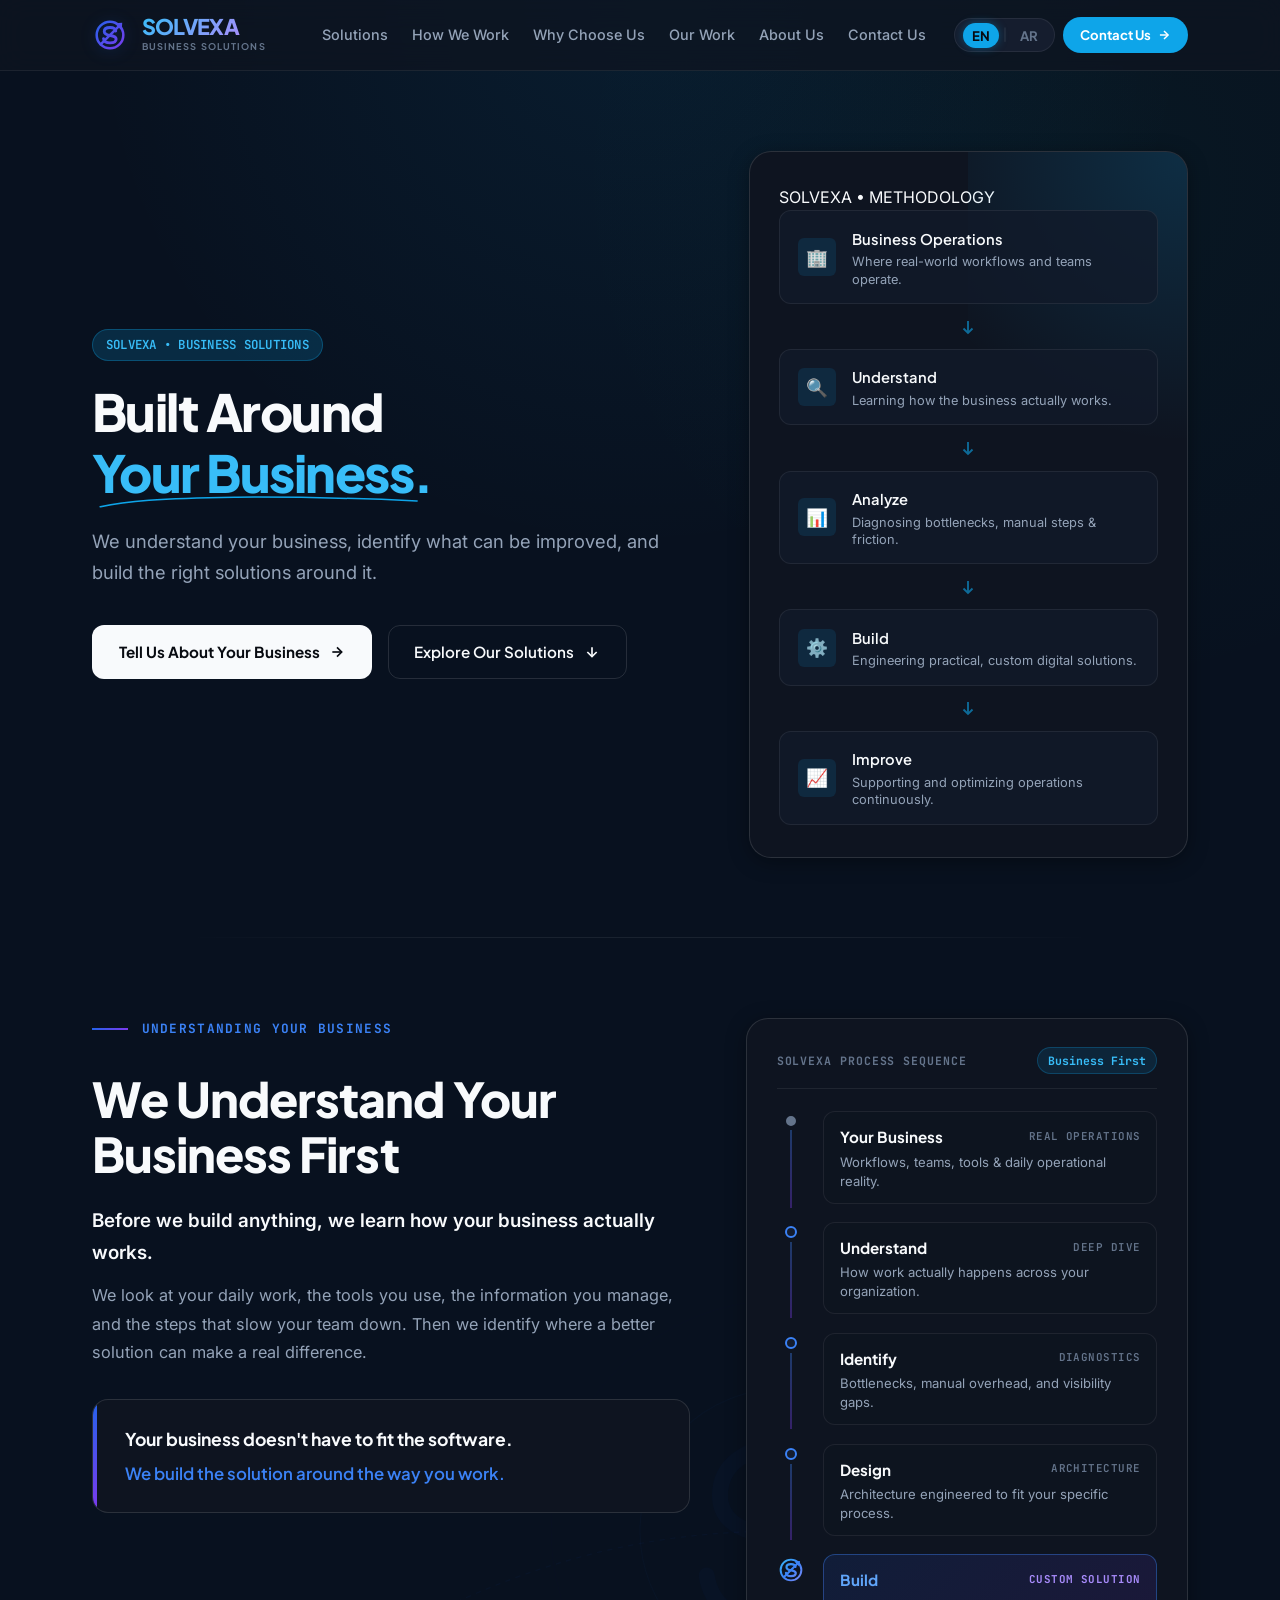
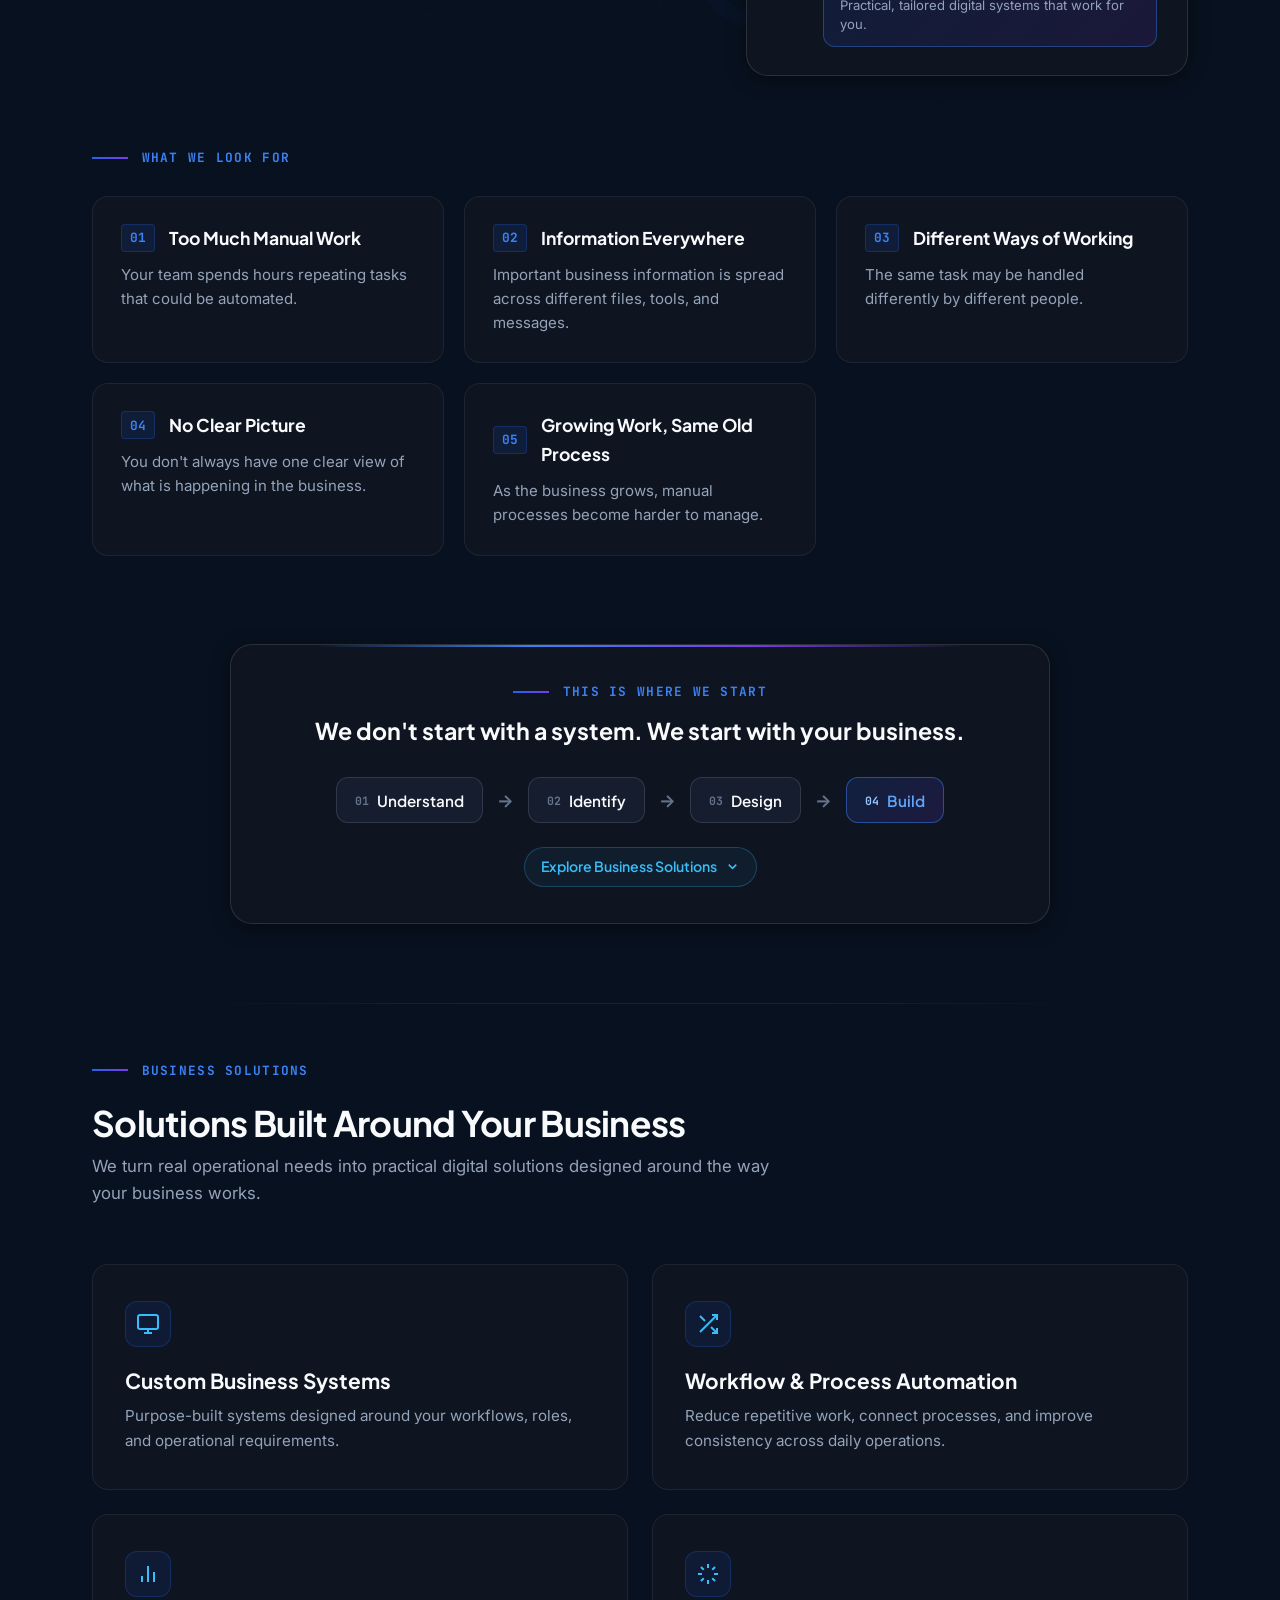
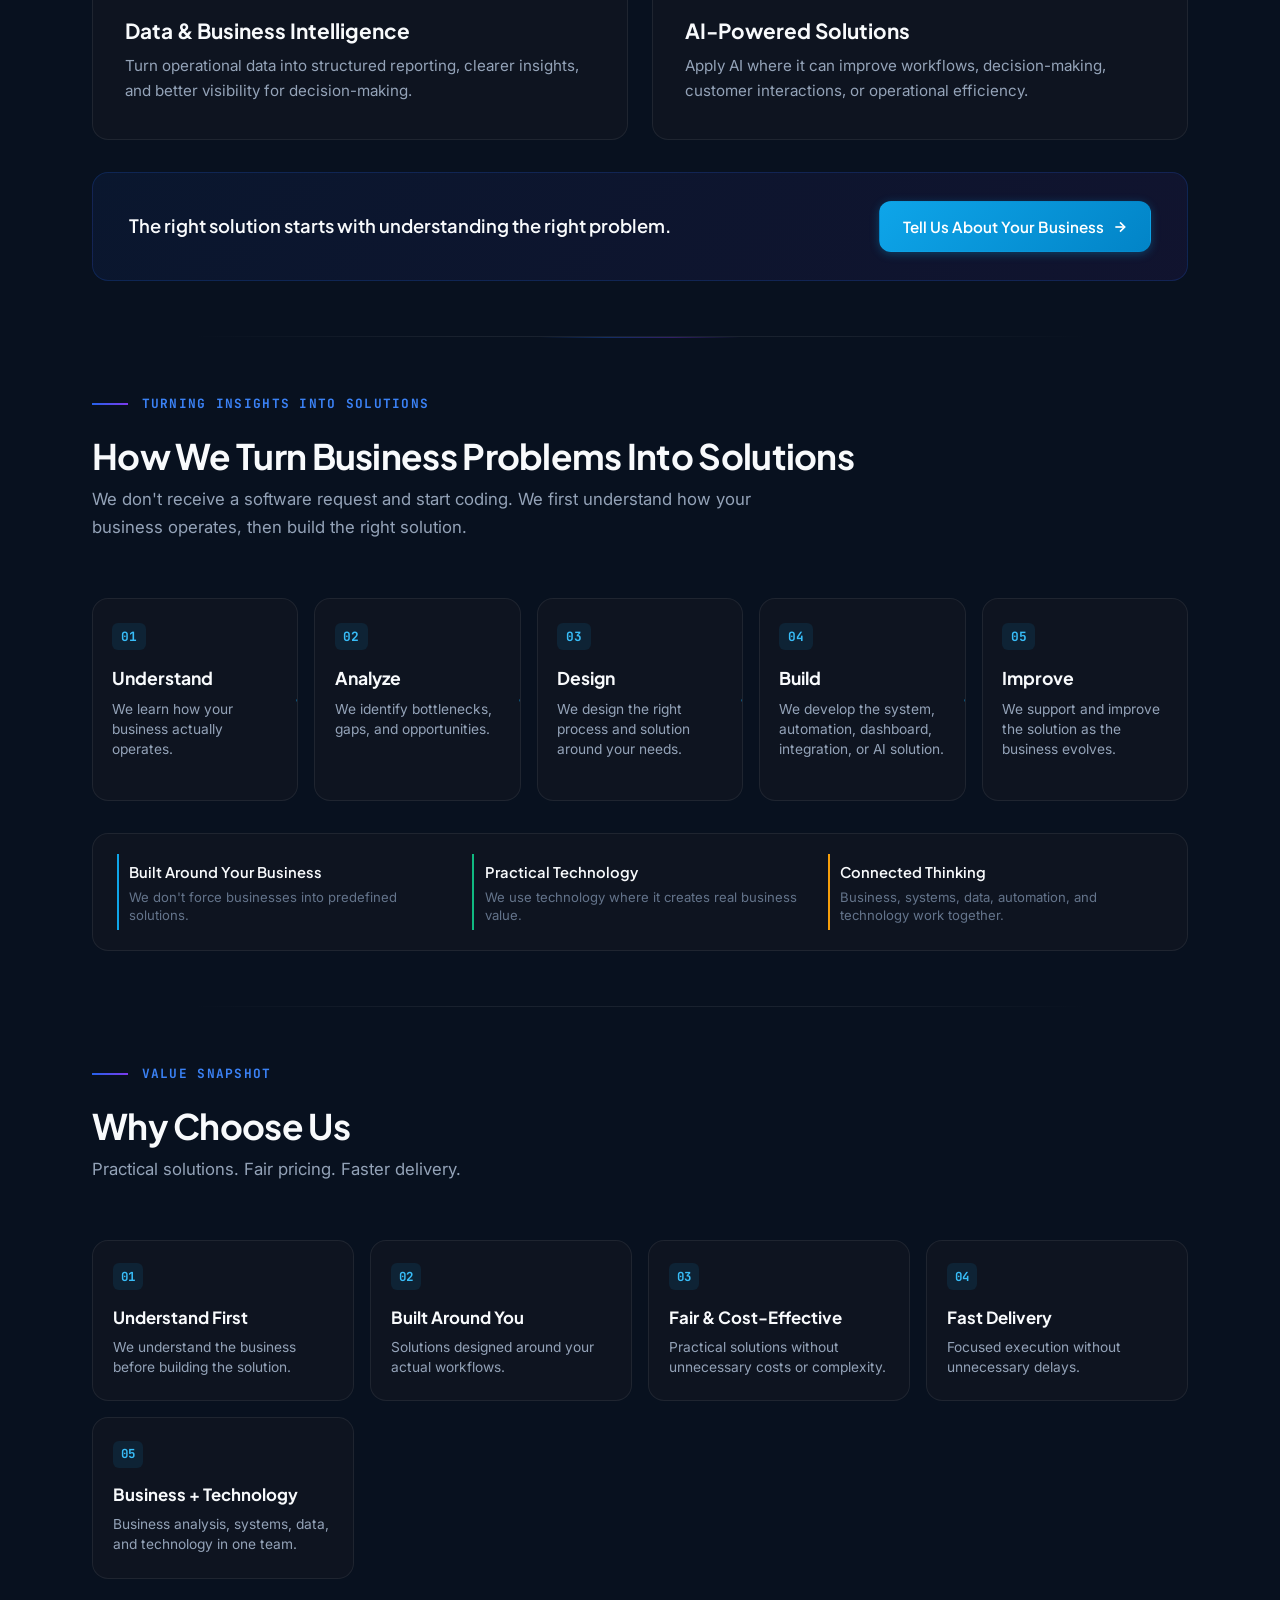
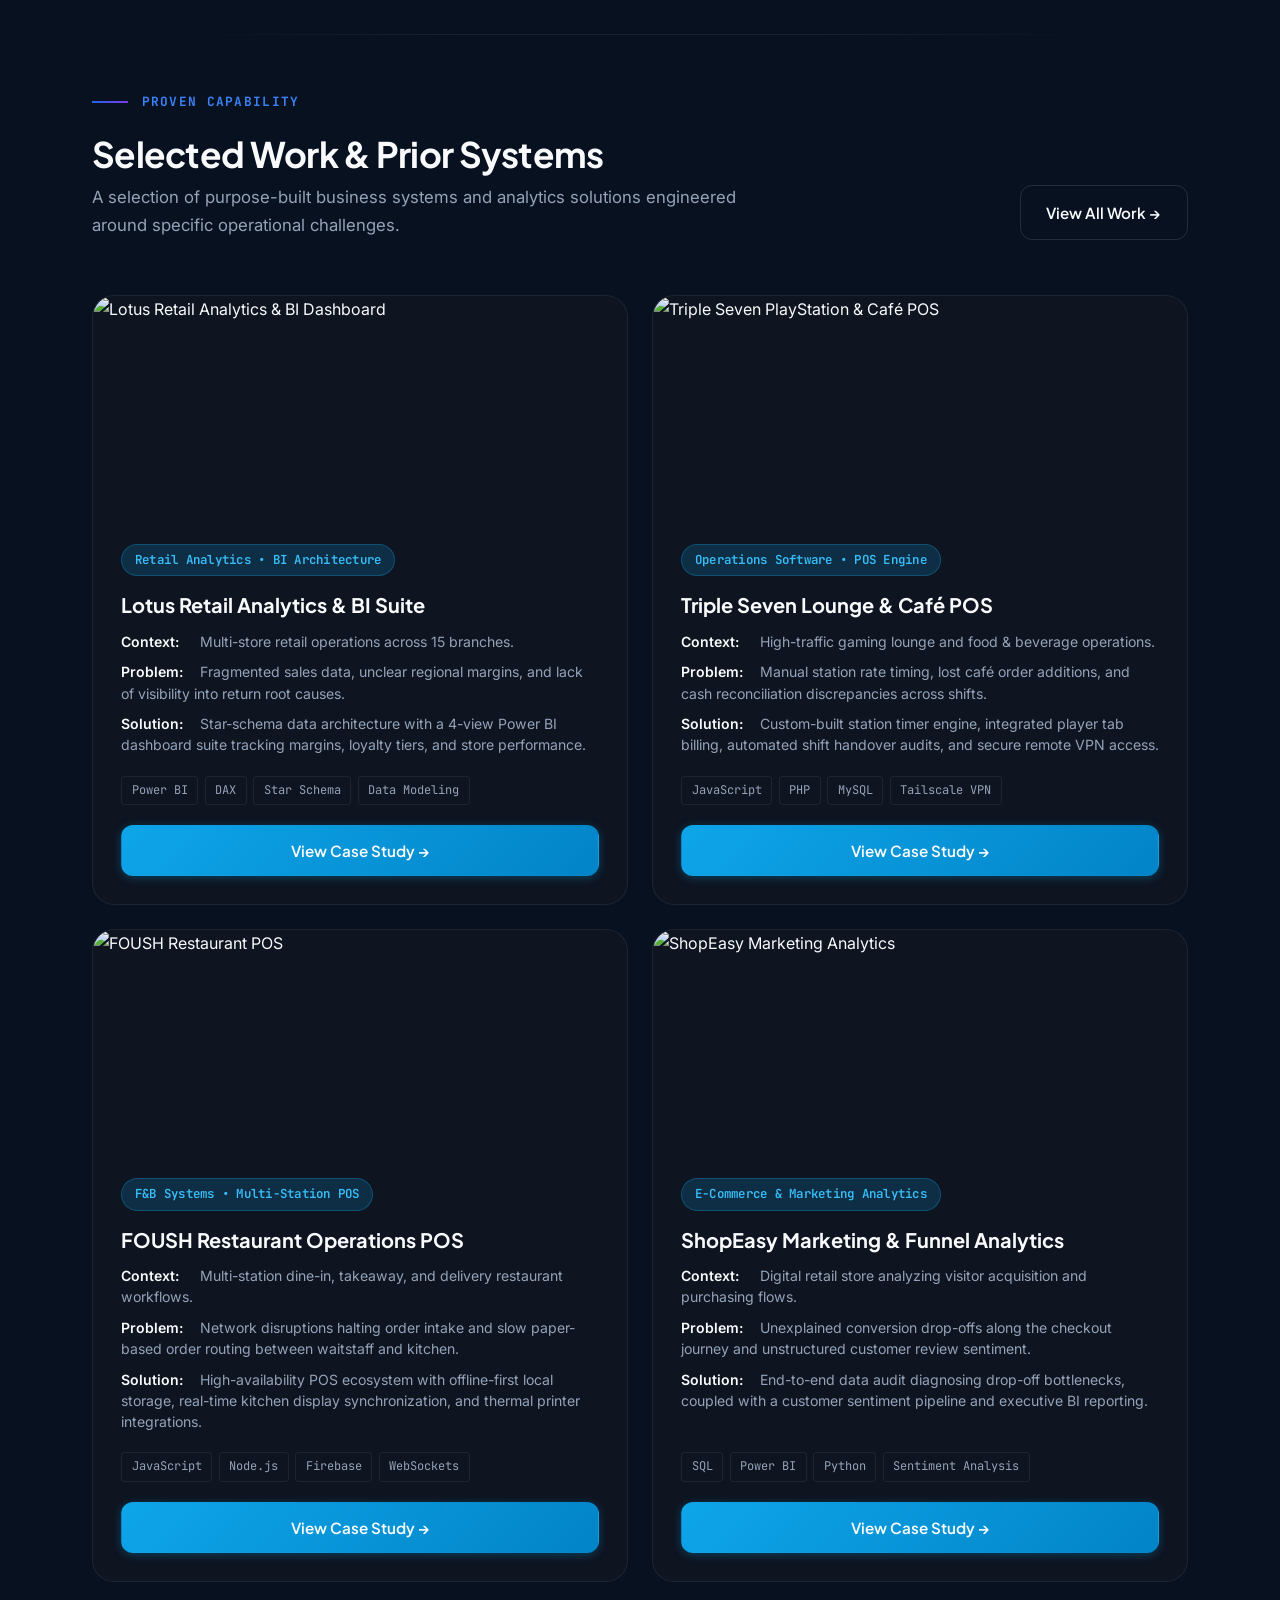
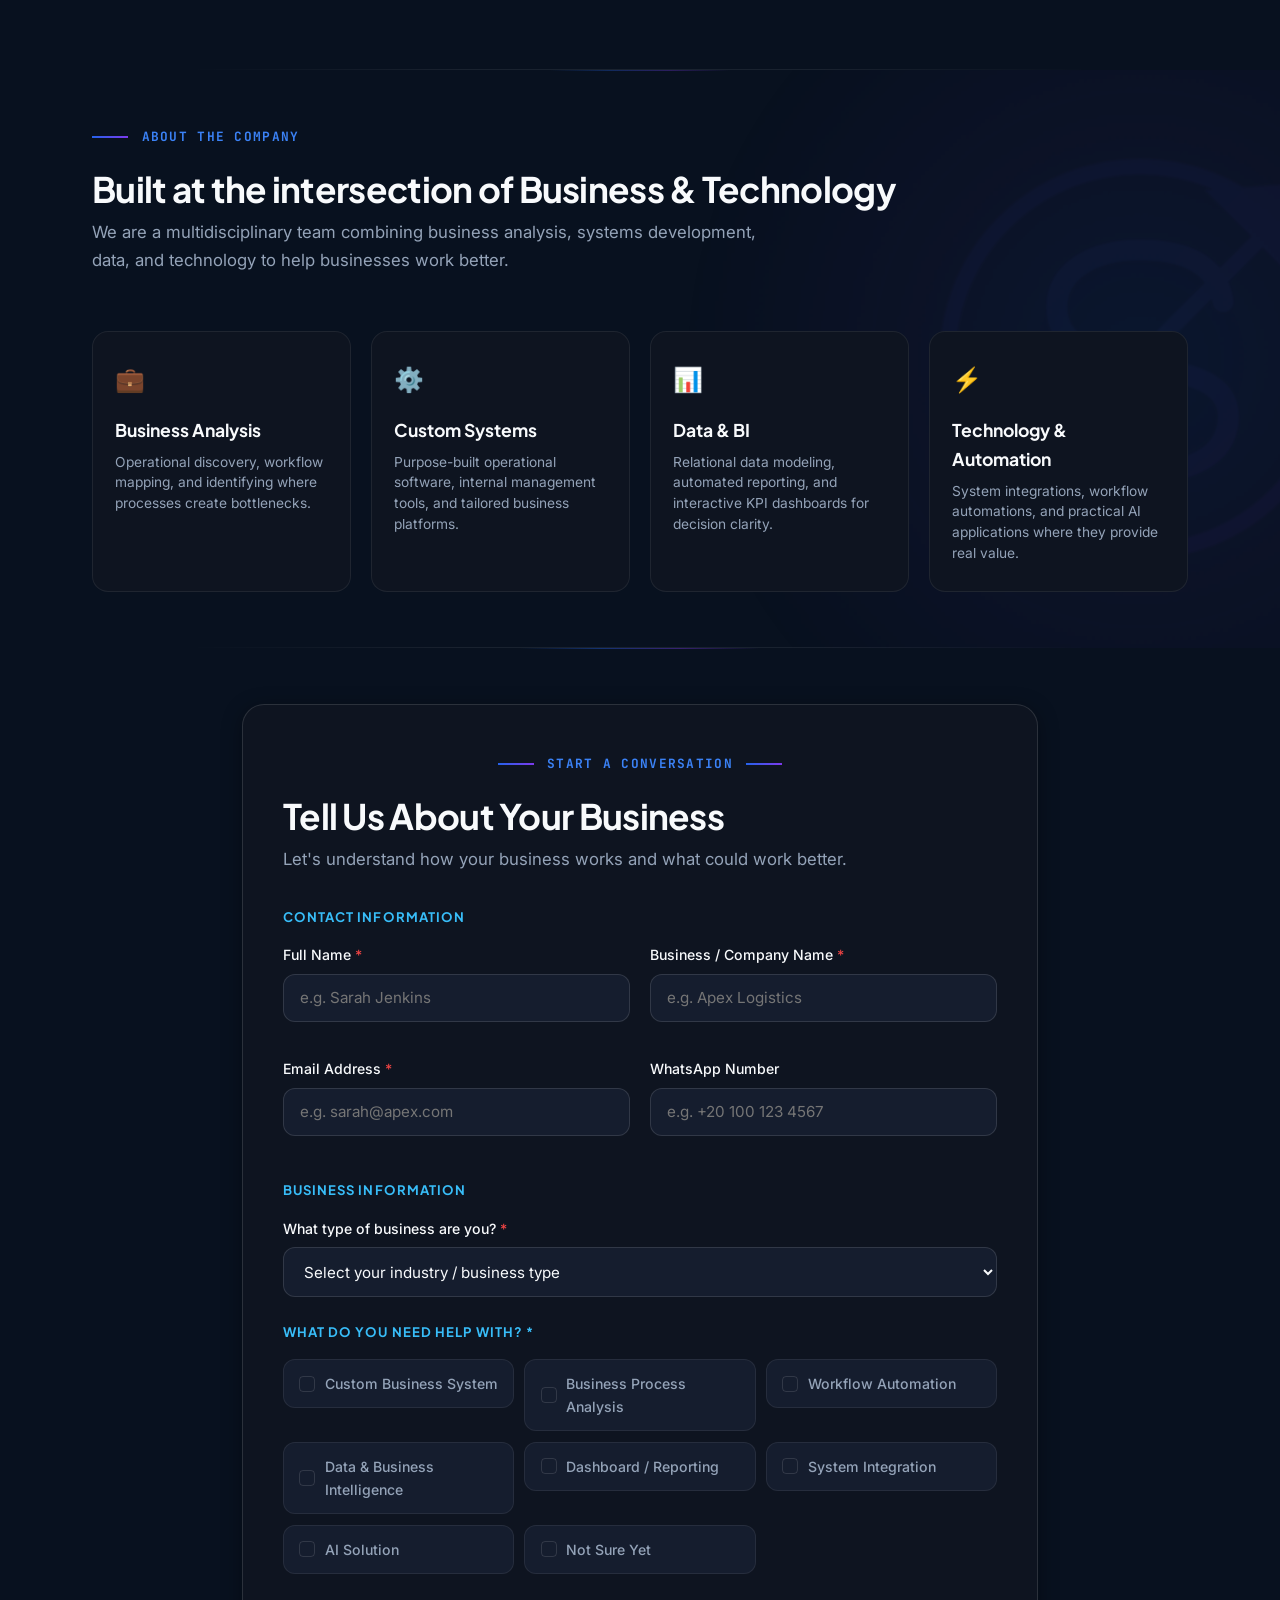
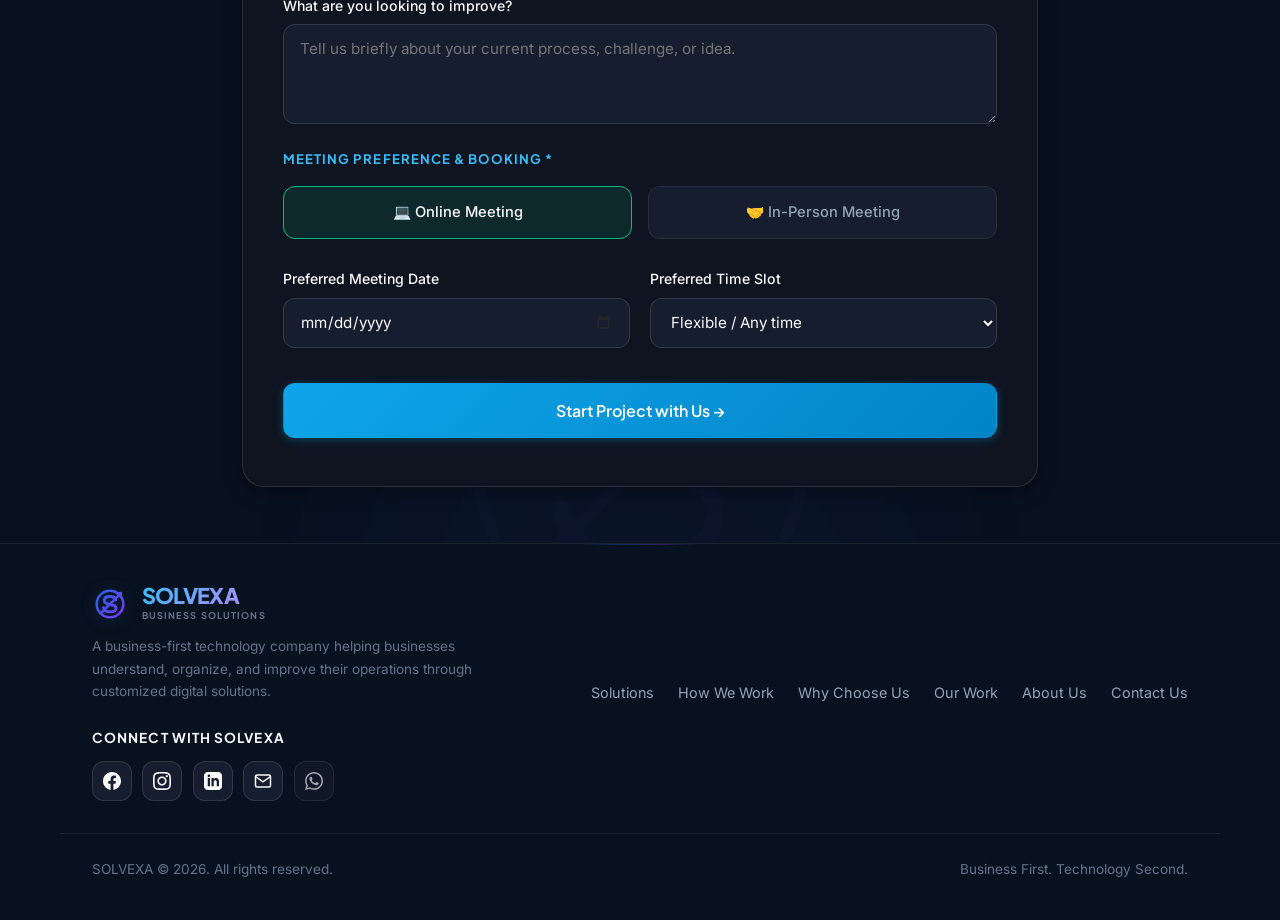
==== commit 99e19eab: "Add meeting date/time booking to discovery form and update confirmation messages" ====
--- a/index.html
+++ b/index.html
@@ -1111,8 +1111,8 @@
               <textarea id="current-challenge" name="challenge" class="form-textarea" placeholder="Tell us briefly about your current process, challenge, or idea." data-i18n-placeholder="form.placeholder_challenge"></textarea>
             </div>
 
-            <!-- Group 5: Meeting Preference -->
-            <div class="form-group-title"><span data-i18n="form.group_meeting">Meeting Preference</span> <span class="req">*</span></div>
+            <!-- Group 5: Meeting Preference & Booking -->
+            <div class="form-group-title"><span data-i18n="form.group_meeting">Meeting Preference & Booking</span> <span class="req">*</span></div>
 
             <div class="meeting-type-group">
               <div class="radio-pill">
@@ -1129,8 +1129,29 @@
               </div>
             </div>
 
+            <!-- Booking Date & Time slot (Custom Day Booking) -->
+            <div class="form-grid-2">
+              <div class="form-group">
+                <label for="preferred-date" class="form-label">
+                  <span data-i18n="form.label_date">Preferred Meeting Date</span>
+                </label>
+                <input type="date" id="preferred-date" name="preferred_date" class="form-input" />
+              </div>
+              <div class="form-group">
+                <label for="preferred-time" class="form-label">
+                  <span data-i18n="form.label_time">Preferred Time Slot</span>
+                </label>
+                <select id="preferred-time" name="preferred_time" class="form-select">
+                  <option value="Flexible / Any time" selected data-i18n="form.time_any">Flexible / Any time</option>
+                  <option value="Morning (10:00 AM - 1:00 PM)" data-i18n="form.time_morning">Morning (10:00 AM - 1:00 PM)</option>
+                  <option value="Afternoon (1:00 PM - 5:00 PM)" data-i18n="form.time_afternoon">Afternoon (1:00 PM - 5:00 PM)</option>
+                  <option value="Evening (5:00 PM - 9:00 PM)" data-i18n="form.time_evening">Evening (5:00 PM - 9:00 PM)</option>
+                </select>
+              </div>
+            </div>
+
             <button type="submit" class="btn btn-primary btn-lg form-submit-btn" id="submit-discovery-btn">
-              <span data-i18n="form.submit_btn">Start the Conversation →</span>
+              <span data-i18n="form.submit_btn">Start Project with Us →</span>
             </button>
 
           </form>
--- a/css/styles.css
+++ b/css/styles.css
@@ -3856,6 +3856,13 @@
   min-height: 100px;
   resize: vertical;
 }
+.form-input[type="date"] {
+  color-scheme: dark;
+}
+.form-input[type="date"]::-webkit-calendar-picker-indicator {
+  filter: invert(0.85);
+  cursor: pointer;
+}
 
 /* Multi-select Checkbox Pills */
 .pills-checkbox-group {
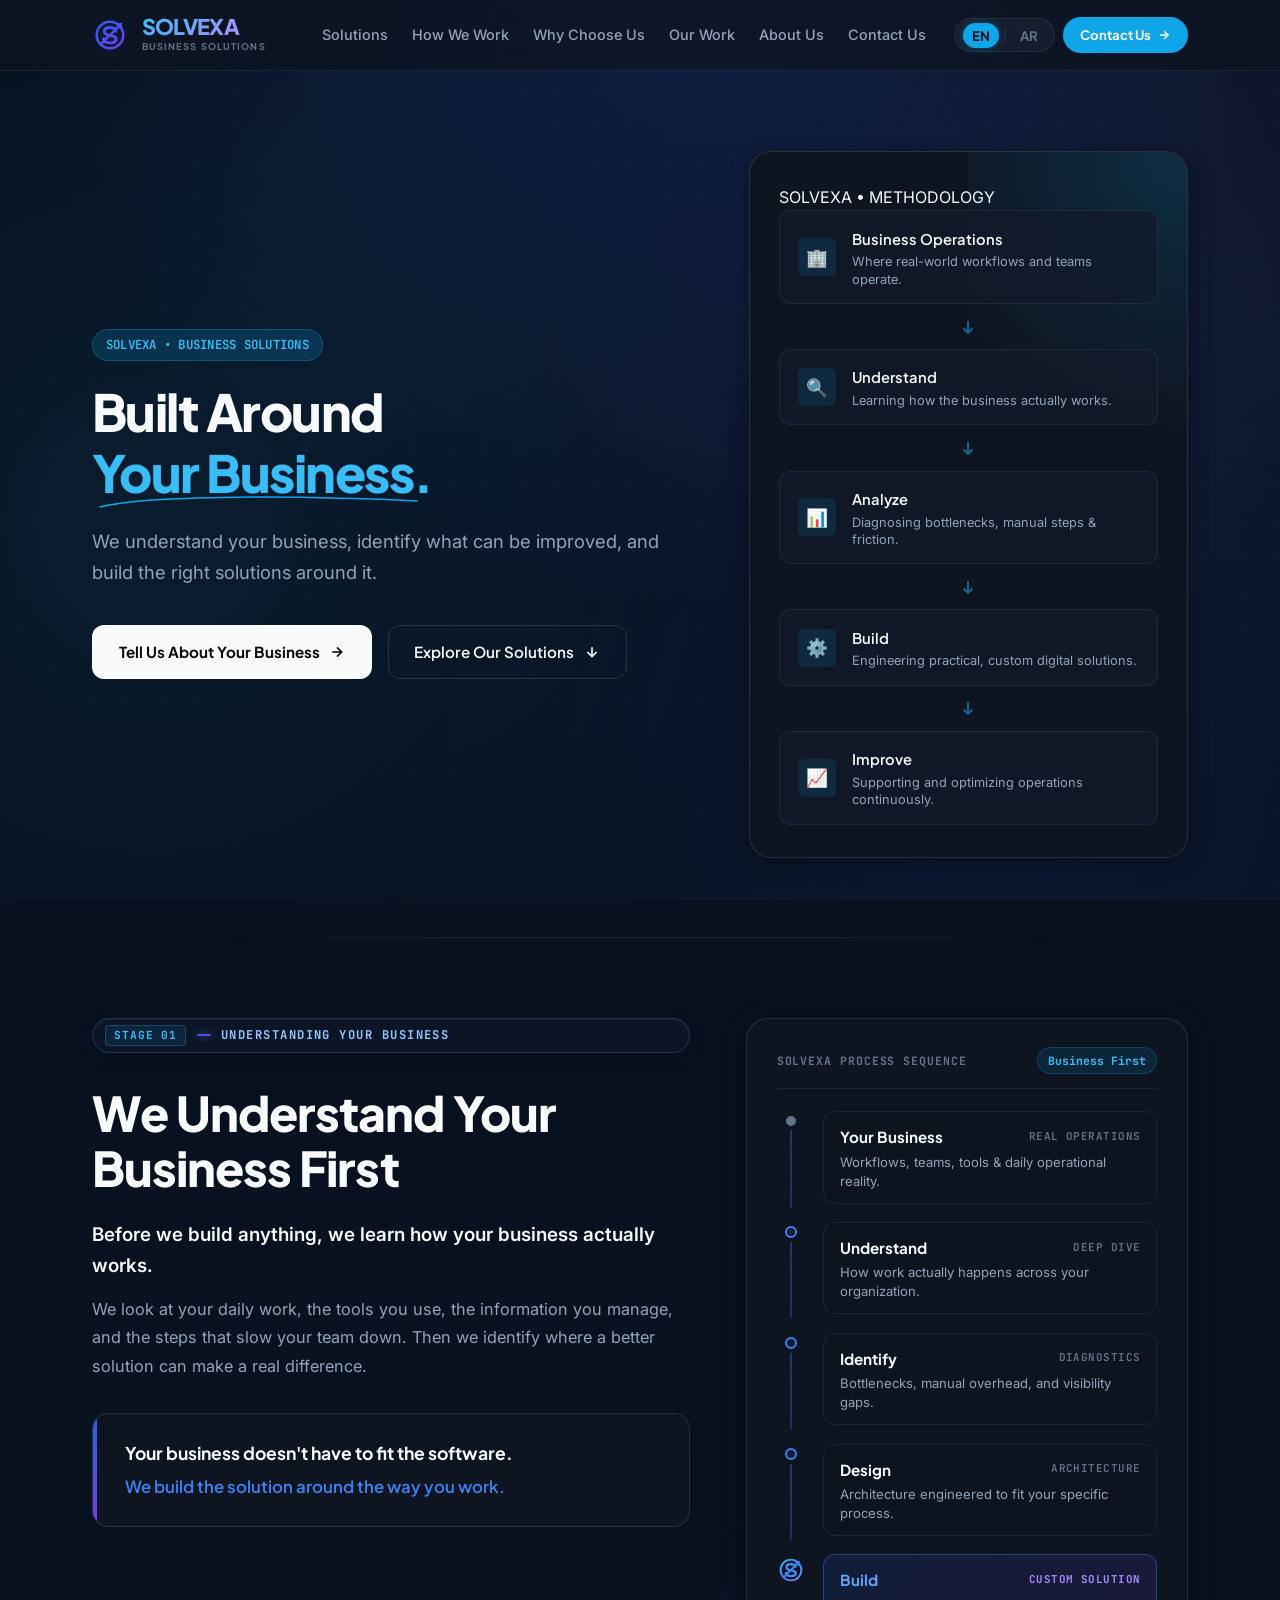
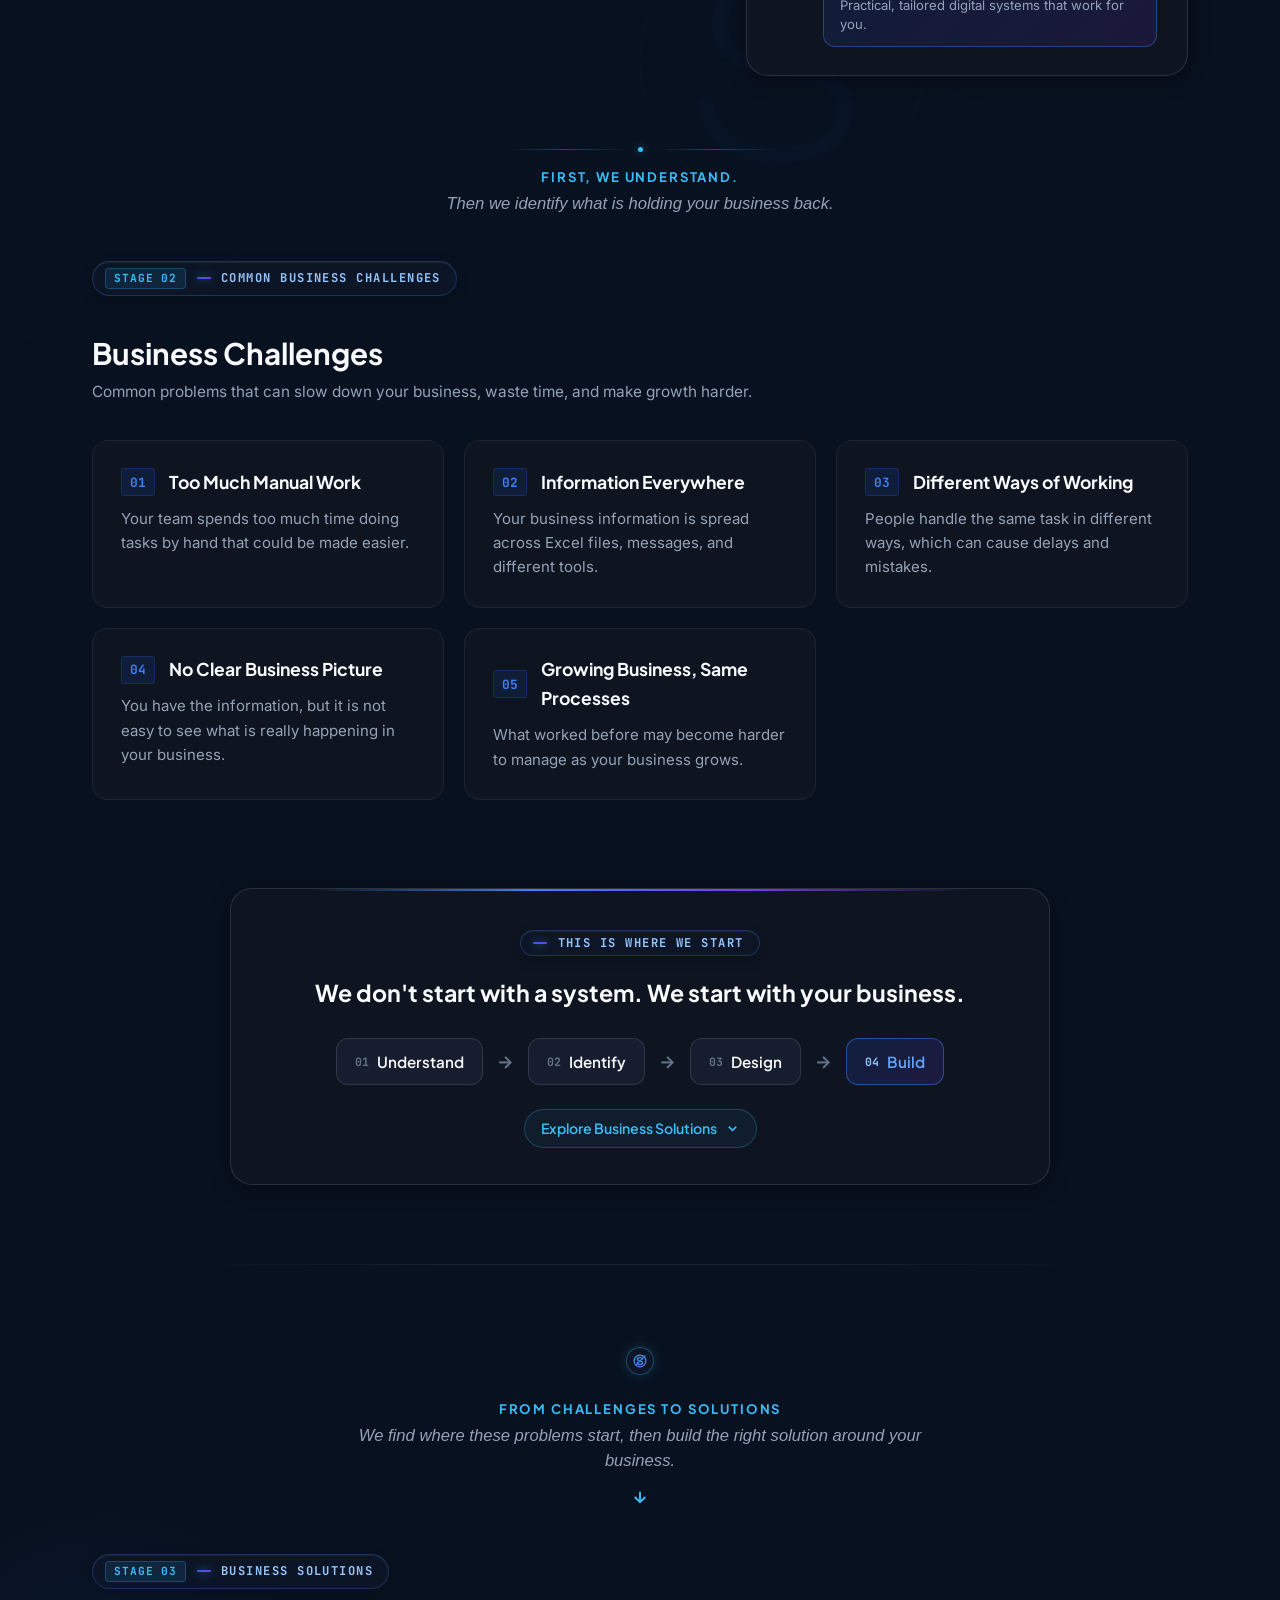
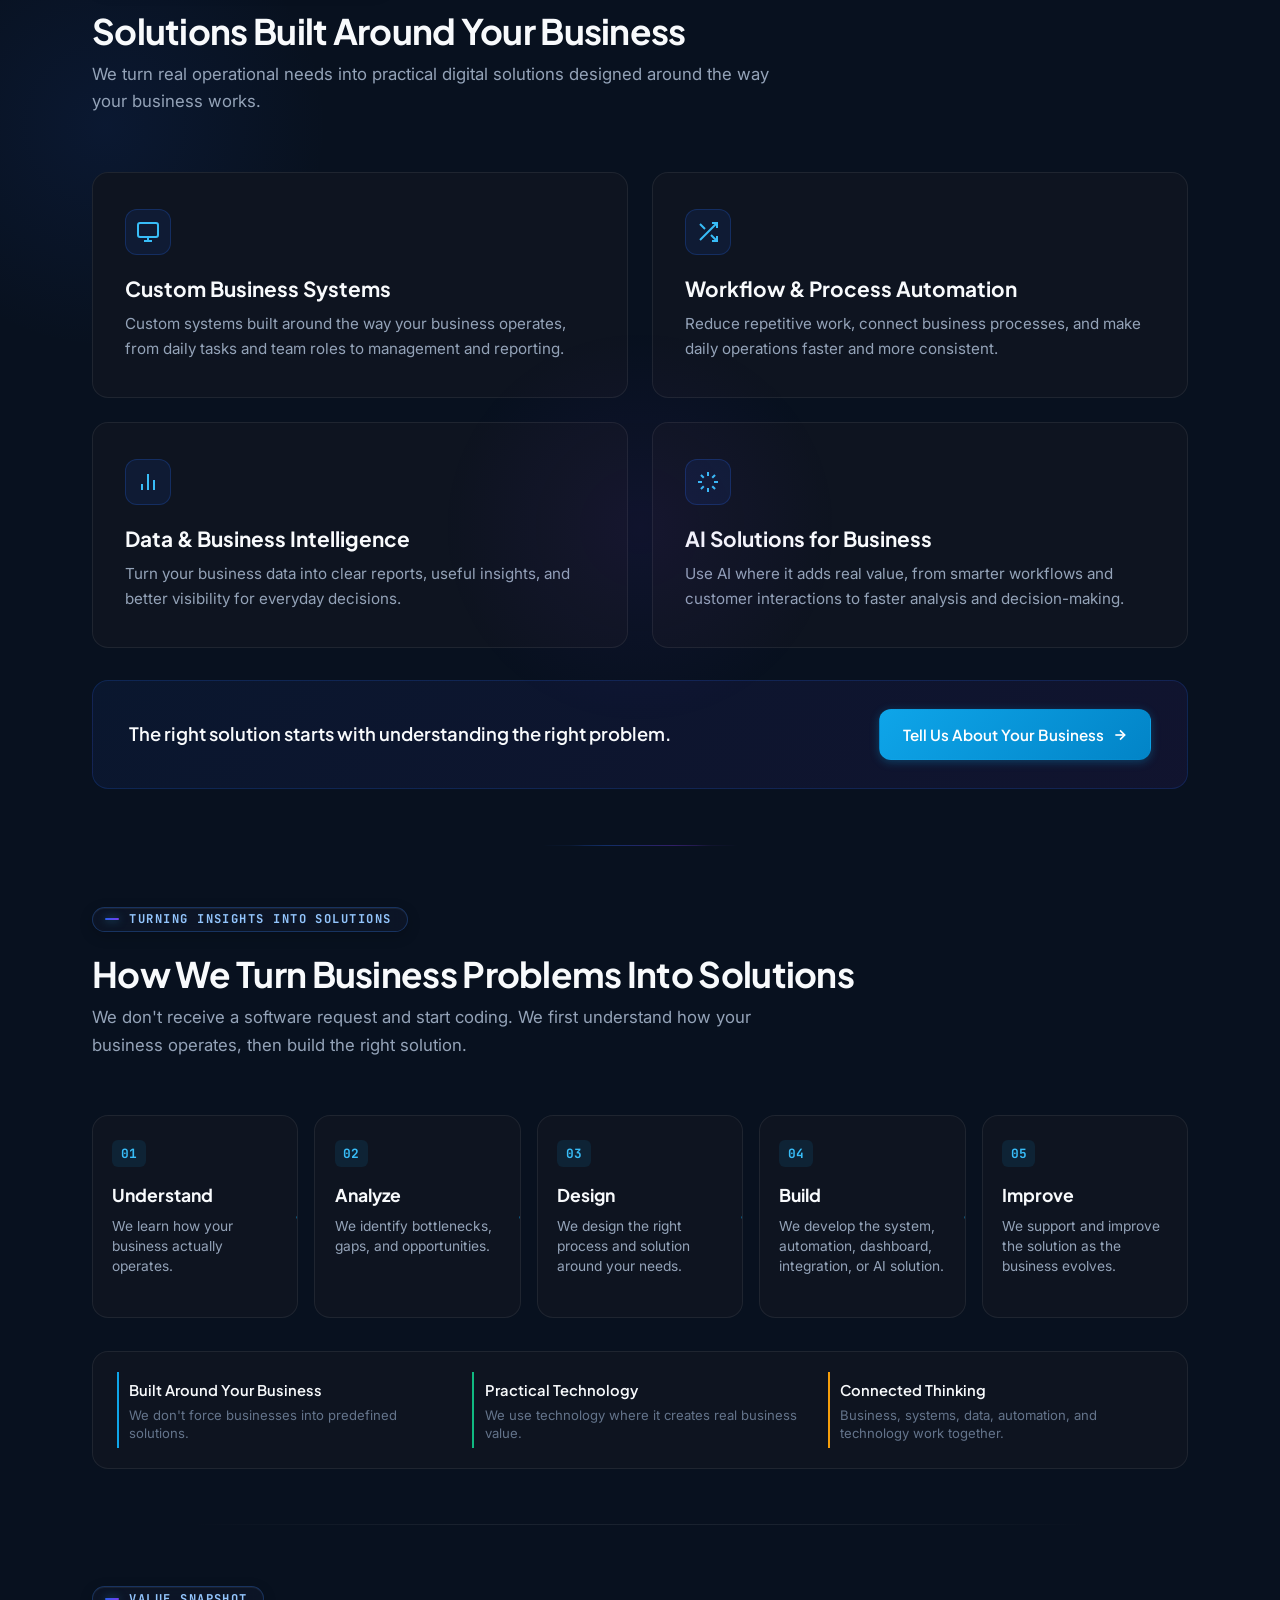
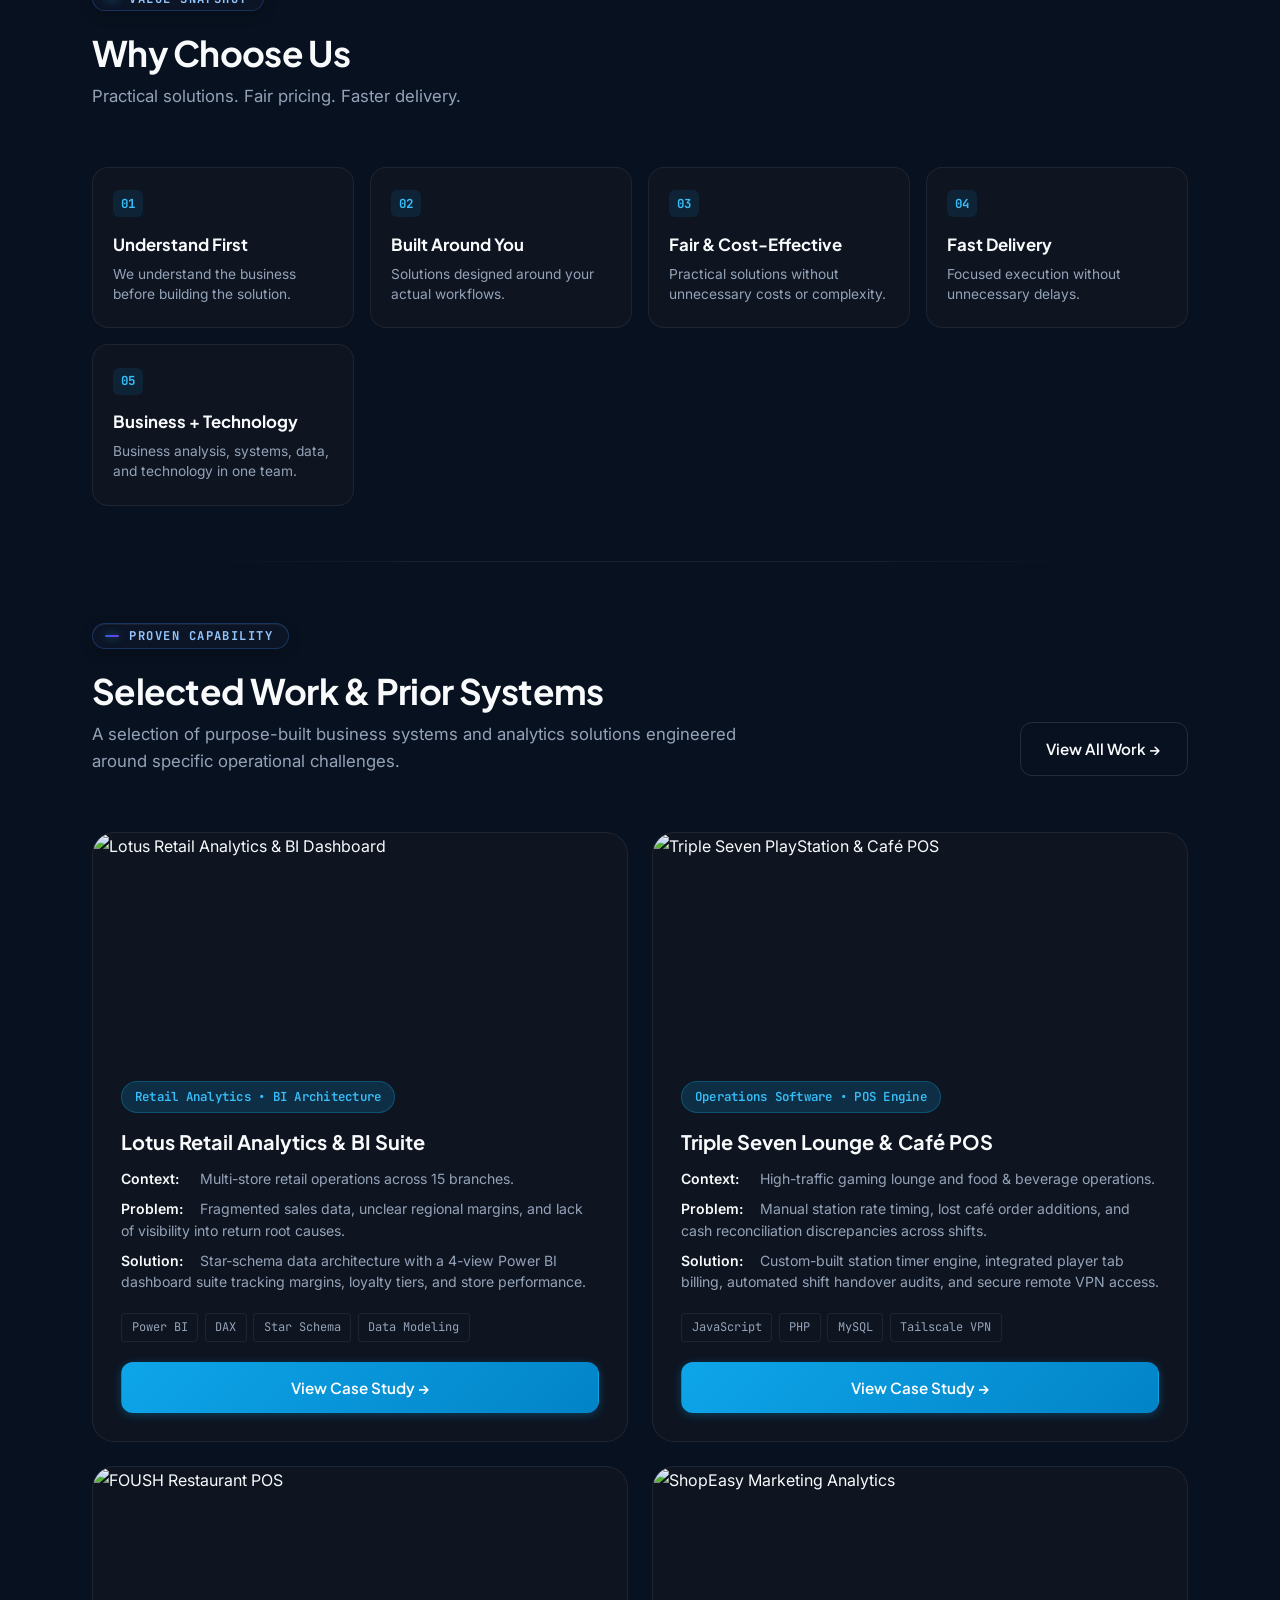
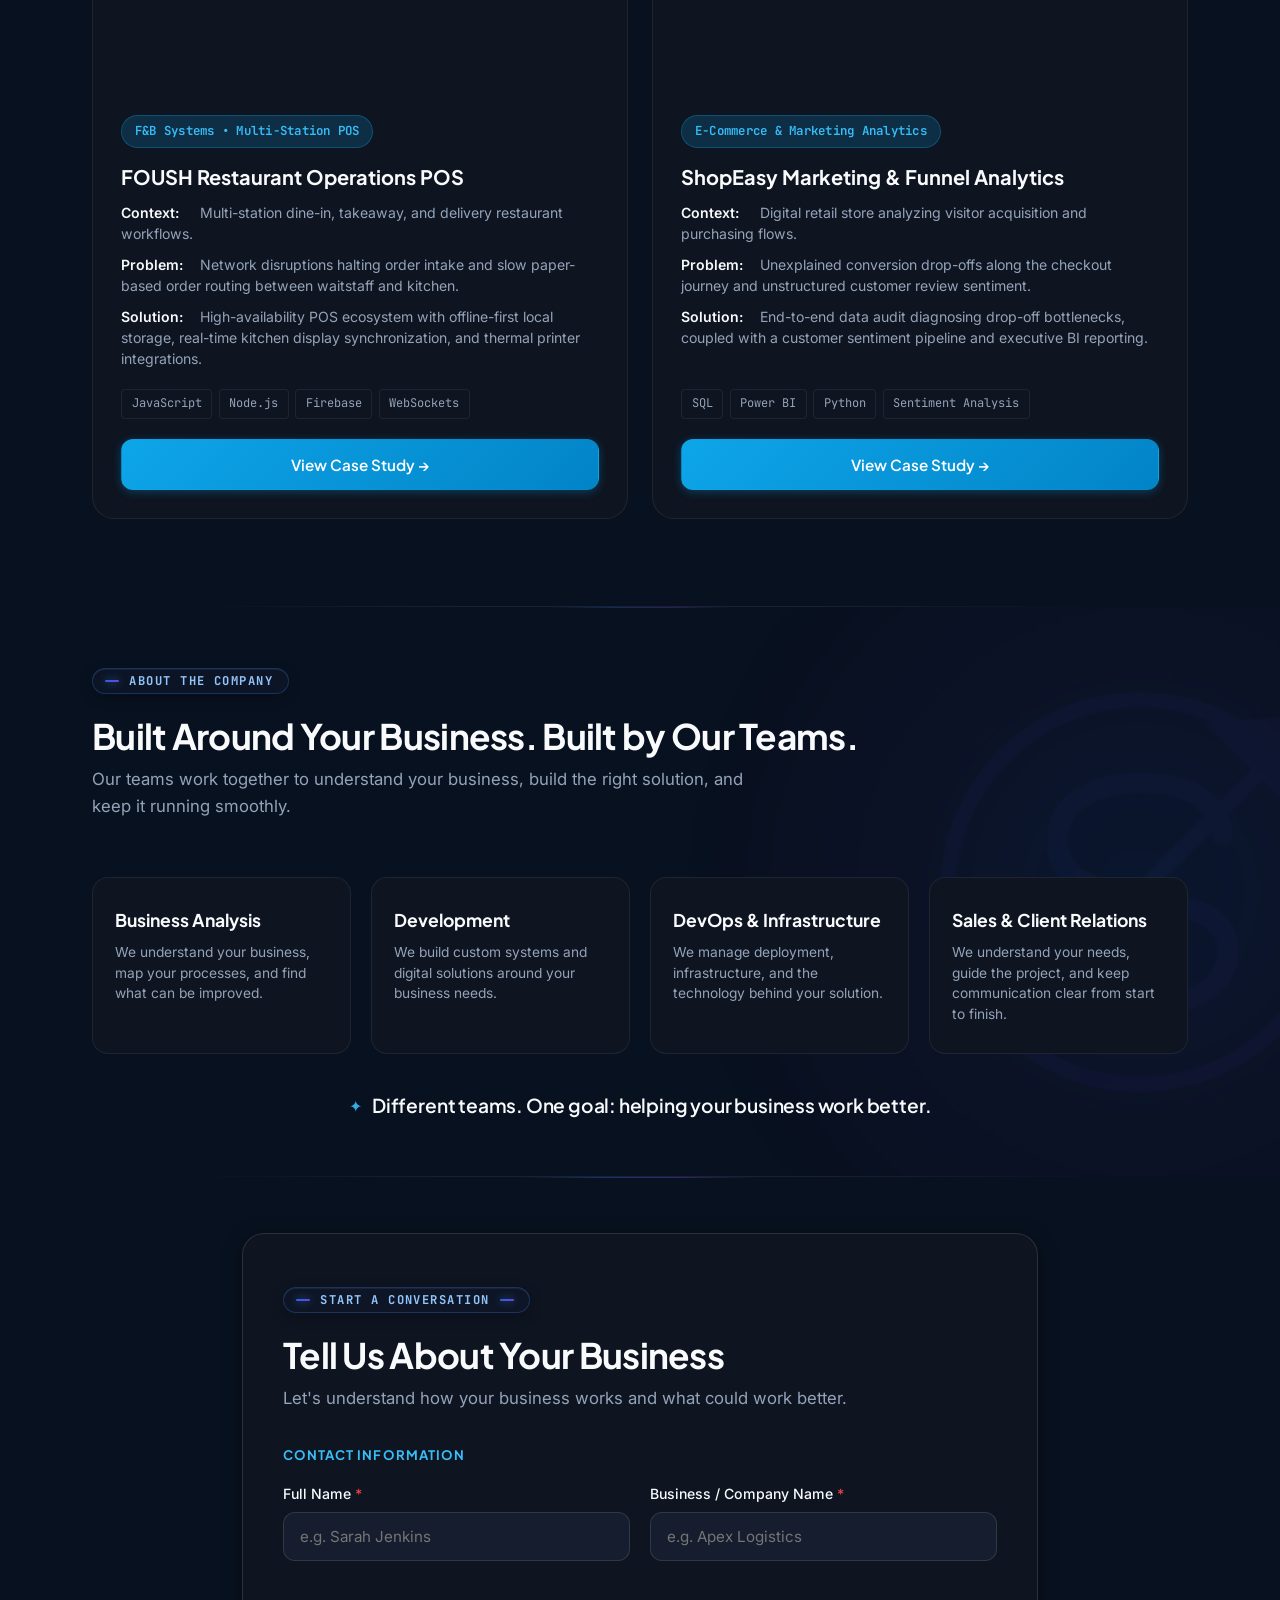
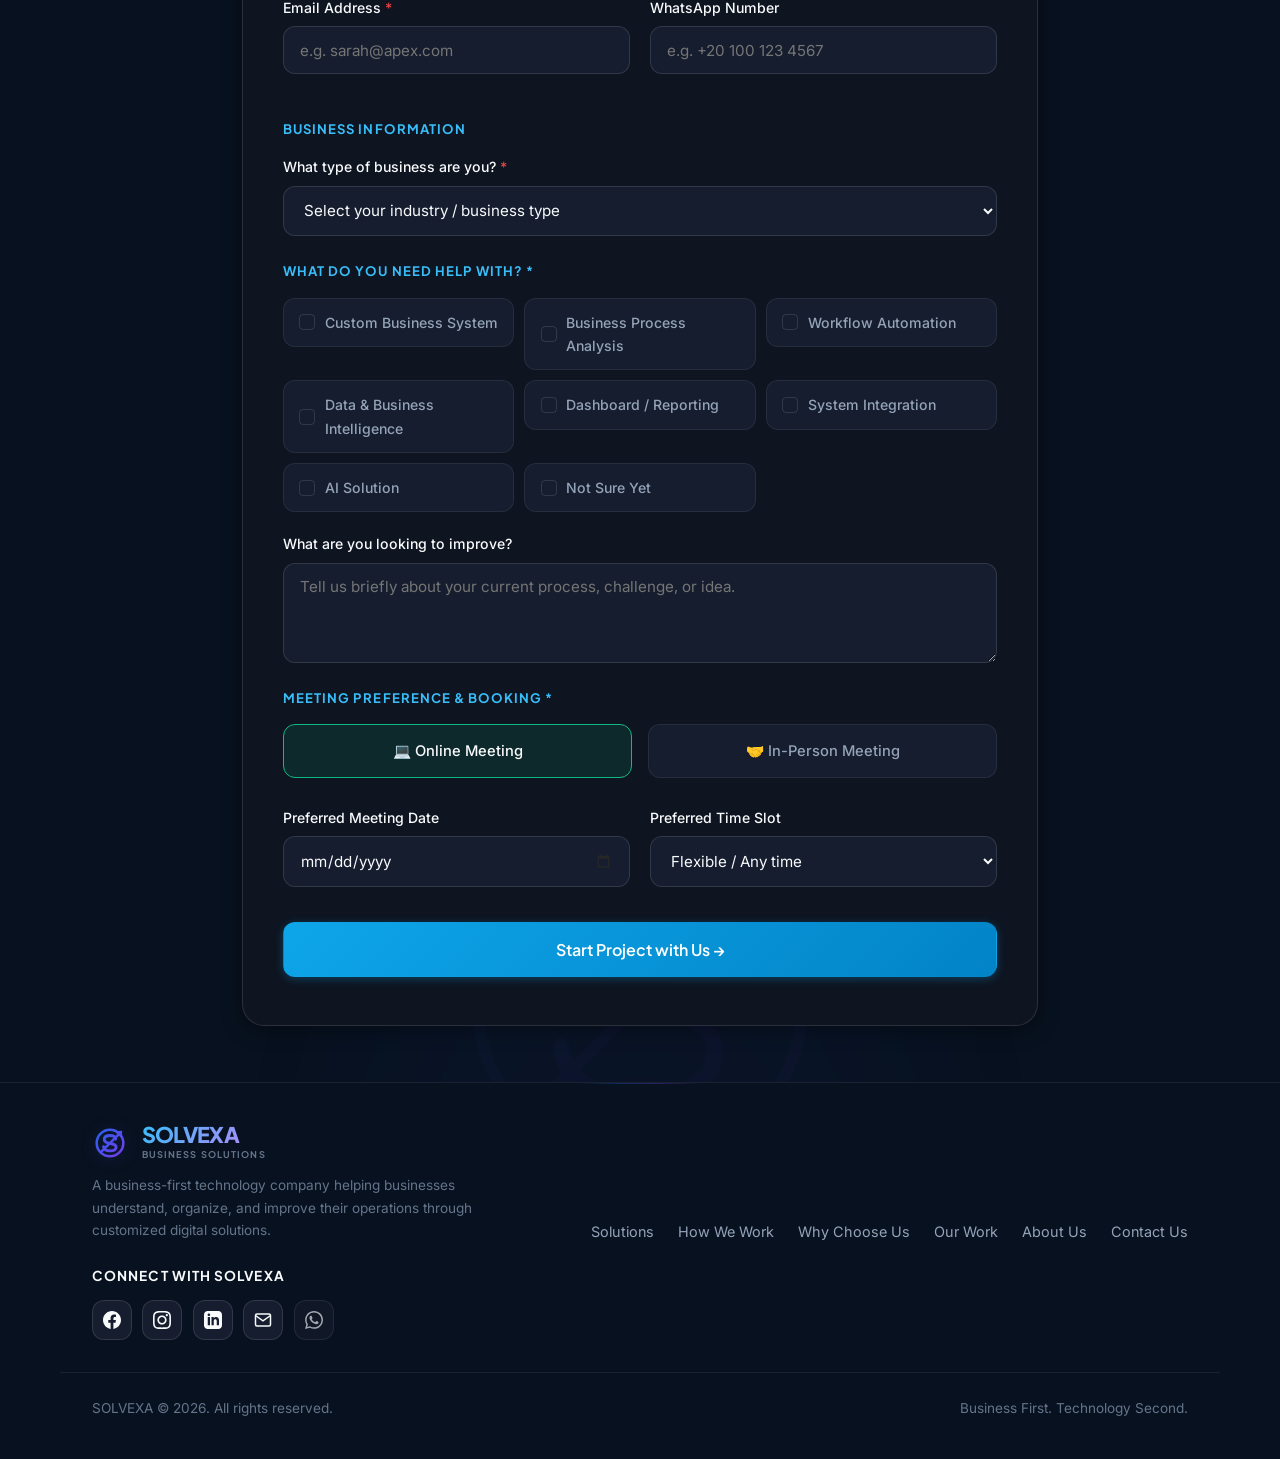
==== commit bcacb2e8: "Refine Business Challenges section content, About company layout, and intro animation experience" ====
--- a/index.html
+++ b/index.html
@@ -13,6 +13,9 @@
   
   <!-- Core Stylesheet -->
   <link rel="stylesheet" href="css/styles.css" />
+
+  <!-- EmailJS SDK (for form-to-email delivery) -->
+  <script type="text/javascript" src="https://cdn.jsdelivr.net/npm/@emailjs/browser@4/dist/email.min.js"></script>
 </head>
 <body class="dark-theme kh-inspired">
 
@@ -65,7 +68,7 @@
   <!-- ================= TOP NAVIGATION BAR ================= -->
   <header class="site-header" id="header">
     <div class="nav-container">
-      <a href="index.html" class="brand-logo-lockup" aria-label="SOLVEXA Homepage">
+      <a href="#home" class="brand-logo-lockup" aria-label="SOLVEXA Homepage">
         <!-- SVG Symbol Mark -->
         <svg class="brand-logo-icon" viewBox="0 0 200 200" fill="none" xmlns="http://www.w3.org/2000/svg">
           <circle cx="100" cy="100" r="74" stroke="url(#solv-grad-nav)" stroke-width="14" stroke-linecap="round" />
@@ -260,6 +263,7 @@
           <!-- Left Column: Story & Value Proposition -->
           <div class="understanding-hero-content reveal-on-scroll">
             <div class="editorial-divider">
+              <span class="chapter-badge" data-i18n="stage.01">STAGE 01</span>
               <span class="divider-line"></span>
               <span class="divider-text" data-i18n="problems.tag">UNDERSTANDING YOUR BUSINESS</span>
             </div>
@@ -382,11 +386,29 @@
 
         </div>
 
-        <!-- Part 2: What We Look For (5 Problem Cards with Diagnostic Reveals) -->
+        <!-- Visual Transition 1: Stage 01 -> Stage 02 Visual Bridge -->
+        <div class="stage-transition stage-transition-one reveal-on-scroll" aria-label="Visual Transition to Stage 2">
+          <div class="transition-connector">
+            <span class="connector-line"></span>
+            <span class="connector-node"></span>
+            <span class="connector-line"></span>
+          </div>
+          <div class="transition-content">
+            <span class="transition-lead" data-i18n="transition1.lead">FIRST, WE UNDERSTAND.</span>
+            <p class="transition-sub" data-i18n="transition1.sub">Then we identify what is holding your business back.</p>
+          </div>
+        </div>
+
+        <!-- Part 2: Common Business Challenges (5 Problem Cards with Diagnostic Details) -->
         <div class="understanding-problems-area reveal-on-scroll">
-          <div class="editorial-divider">
-            <span class="divider-line"></span>
-            <span class="divider-text" data-i18n="problems.column_tag">WHAT WE LOOK FOR</span>
+          <div class="problems-section-header">
+            <div class="editorial-divider">
+              <span class="chapter-badge" data-i18n="stage.02">STAGE 02</span>
+              <span class="divider-line"></span>
+              <span class="divider-text" data-i18n="problems.column_tag">COMMON BUSINESS CHALLENGES</span>
+            </div>
+            <h3 class="problems-stage-heading" data-i18n="problems.stage_heading">Business Challenges</h3>
+            <p class="problems-stage-subtitle" data-i18n="problems.stage_sub">Common problems that can slow down your business, waste time, and make growth harder.</p>
           </div>
 
           <div class="problems-grid">
@@ -397,16 +419,16 @@
                 <span class="problem-card-num">01</span>
                 <h3 class="problem-title" data-i18n="problems.card1_title">Too Much Manual Work</h3>
               </div>
-              <p class="problem-desc" data-i18n="problems.card1_desc">Your team spends hours repeating tasks that could be automated.</p>
+              <p class="problem-desc" data-i18n="problems.card1_desc">Your team spends too much time doing tasks by hand that could be made easier.</p>
               
               <div class="problem-card-diagnostic">
                 <div class="diagnostic-block">
-                  <span class="diagnostic-label" data-i18n="problems.ask_label">WHAT WE ASK</span>
-                  <p class="diagnostic-text diagnostic-question" data-i18n="problems.card1_q">What could be automated?</p>
+                  <span class="diagnostic-label" data-i18n="problems.ask_label">WHAT WE LOOK FOR</span>
+                  <p class="diagnostic-text diagnostic-question" data-i18n="problems.card1_q">Where can repetitive work be reduced or automated?</p>
                 </div>
                 <div class="diagnostic-block">
-                  <span class="diagnostic-label" data-i18n="problems.dir_label">EXPECTED DIRECTION</span>
-                  <p class="diagnostic-text diagnostic-direction" data-i18n="problems.card1_dir">Less repetitive work.</p>
+                  <span class="diagnostic-label" data-i18n="problems.dir_label">BUSINESS IMPACT</span>
+                  <p class="diagnostic-text diagnostic-direction" data-i18n="problems.card1_dir">More productive teams.</p>
                 </div>
               </div>
             </div>
@@ -417,16 +439,16 @@
                 <span class="problem-card-num">02</span>
                 <h3 class="problem-title" data-i18n="problems.card2_title">Information Everywhere</h3>
               </div>
-              <p class="problem-desc" data-i18n="problems.card2_desc">Important business information is spread across different files, tools, and messages.</p>
+              <p class="problem-desc" data-i18n="problems.card2_desc">Your business information is spread across Excel files, messages, and different tools.</p>
               
               <div class="problem-card-diagnostic">
                 <div class="diagnostic-block">
-                  <span class="diagnostic-label" data-i18n="problems.ask_label">WHAT WE ASK</span>
-                  <p class="diagnostic-text diagnostic-question" data-i18n="problems.card2_q">Where does your business data live?</p>
+                  <span class="diagnostic-label" data-i18n="problems.ask_label">WHAT WE LOOK FOR</span>
+                  <p class="diagnostic-text diagnostic-question" data-i18n="problems.card2_q">Can your team access the right information when they need it?</p>
                 </div>
                 <div class="diagnostic-block">
-                  <span class="diagnostic-label" data-i18n="problems.dir_label">EXPECTED DIRECTION</span>
-                  <p class="diagnostic-text diagnostic-direction" data-i18n="problems.card2_dir">A clearer flow of information.</p>
+                  <span class="diagnostic-label" data-i18n="problems.dir_label">BUSINESS IMPACT</span>
+                  <p class="diagnostic-text diagnostic-direction" data-i18n="problems.card2_dir">Better visibility and faster decisions.</p>
                 </div>
               </div>
             </div>
@@ -437,16 +459,16 @@
                 <span class="problem-card-num">03</span>
                 <h3 class="problem-title" data-i18n="problems.card3_title">Different Ways of Working</h3>
               </div>
-              <p class="problem-desc" data-i18n="problems.card3_desc">The same task may be handled differently by different people.</p>
+              <p class="problem-desc" data-i18n="problems.card3_desc">People handle the same task in different ways, which can cause delays and mistakes.</p>
               
               <div class="problem-card-diagnostic">
                 <div class="diagnostic-block">
-                  <span class="diagnostic-label" data-i18n="problems.ask_label">WHAT WE ASK</span>
-                  <p class="diagnostic-text diagnostic-question" data-i18n="problems.card3_q">Where does the process break down?</p>
+                  <span class="diagnostic-label" data-i18n="problems.ask_label">WHAT WE LOOK FOR</span>
+                  <p class="diagnostic-text diagnostic-question" data-i18n="problems.card3_q">Can the process be made clearer and more consistent?</p>
                 </div>
                 <div class="diagnostic-block">
-                  <span class="diagnostic-label" data-i18n="problems.dir_label">EXPECTED DIRECTION</span>
-                  <p class="diagnostic-text diagnostic-direction" data-i18n="problems.card3_dir">More consistent workflows.</p>
+                  <span class="diagnostic-label" data-i18n="problems.dir_label">BUSINESS IMPACT</span>
+                  <p class="diagnostic-text diagnostic-direction" data-i18n="problems.card3_dir">More consistent operations.</p>
                 </div>
               </div>
             </div>
@@ -455,18 +477,18 @@
             <div class="problem-card" tabindex="0">
               <div class="problem-card-top">
                 <span class="problem-card-num">04</span>
-                <h3 class="problem-title" data-i18n="problems.card4_title">No Clear Picture</h3>
-              </div>
-              <p class="problem-desc" data-i18n="problems.card4_desc">You don't always have one clear view of what is happening in the business.</p>
+                <h3 class="problem-title" data-i18n="problems.card4_title">No Clear Business Picture</h3>
+              </div>
+              <p class="problem-desc" data-i18n="problems.card4_desc">You have the information, but it is not easy to see what is really happening in your business.</p>
               
               <div class="problem-card-diagnostic">
                 <div class="diagnostic-block">
-                  <span class="diagnostic-label" data-i18n="problems.ask_label">WHAT WE ASK</span>
-                  <p class="diagnostic-text diagnostic-question" data-i18n="problems.card4_q">What do you need to see more clearly?</p>
+                  <span class="diagnostic-label" data-i18n="problems.ask_label">WHAT WE LOOK FOR</span>
+                  <p class="diagnostic-text diagnostic-question" data-i18n="problems.card4_q">What information does management need to see clearly?</p>
                 </div>
                 <div class="diagnostic-block">
-                  <span class="diagnostic-label" data-i18n="problems.dir_label">EXPECTED DIRECTION</span>
-                  <p class="diagnostic-text diagnostic-direction" data-i18n="problems.card4_dir">Better visibility.</p>
+                  <span class="diagnostic-label" data-i18n="problems.dir_label">BUSINESS IMPACT</span>
+                  <p class="diagnostic-text diagnostic-direction" data-i18n="problems.card4_dir">Better decisions with better visibility.</p>
                 </div>
               </div>
             </div>
@@ -475,18 +497,18 @@
             <div class="problem-card" tabindex="0">
               <div class="problem-card-top">
                 <span class="problem-card-num">05</span>
-                <h3 class="problem-title" data-i18n="problems.card5_title">Growing Work, Same Old Process</h3>
-              </div>
-              <p class="problem-desc" data-i18n="problems.card5_desc">As the business grows, manual processes become harder to manage.</p>
+                <h3 class="problem-title" data-i18n="problems.card5_title">Growing Business, Same Processes</h3>
+              </div>
+              <p class="problem-desc" data-i18n="problems.card5_desc">What worked before may become harder to manage as your business grows.</p>
               
               <div class="problem-card-diagnostic">
                 <div class="diagnostic-block">
-                  <span class="diagnostic-label" data-i18n="problems.ask_label">WHAT WE ASK</span>
-                  <p class="diagnostic-text diagnostic-question" data-i18n="problems.card5_q">What will become harder as you grow?</p>
+                  <span class="diagnostic-label" data-i18n="problems.ask_label">WHAT WE LOOK FOR</span>
+                  <p class="diagnostic-text diagnostic-question" data-i18n="problems.card5_q">Can your processes support the next stage of growth?</p>
                 </div>
                 <div class="diagnostic-block">
-                  <span class="diagnostic-label" data-i18n="problems.dir_label">EXPECTED DIRECTION</span>
-                  <p class="diagnostic-text diagnostic-direction" data-i18n="problems.card5_dir">Processes that can scale with the business.</p>
+                  <span class="diagnostic-label" data-i18n="problems.dir_label">BUSINESS IMPACT</span>
+                  <p class="diagnostic-text diagnostic-direction" data-i18n="problems.card5_dir">Processes that scale with the business.</p>
                 </div>
               </div>
             </div>
@@ -542,8 +564,44 @@
     <section class="section-spacing section-dark solutions-section" id="solutions">
       <div class="container">
         
-        <div class="section-header">
+        <!-- Visual Transition 2: Stage 02 -> Stage 03 Visual Bridge -->
+        <div class="stage-transition stage-transition-two reveal-on-scroll" aria-label="Visual Transition from Challenges to Solutions">
+          <div class="transition-connector transition-connector-vertical">
+            <span class="connector-line"></span>
+            <div class="transition-marker-emblem" aria-hidden="true" title="SOLVEXA">
+              <svg class="transition-solvexa-icon" viewBox="0 0 200 200" fill="none" xmlns="http://www.w3.org/2000/svg">
+                <circle cx="100" cy="100" r="74" stroke="url(#solv-grad-trans-bridge)" stroke-width="14" stroke-linecap="round" />
+                <line x1="48" y1="152" x2="154" y2="46" stroke="url(#solv-grad-trans-bridge)" stroke-width="14" stroke-linecap="round" />
+                <path d="M125 35 L168 32 L165 75 Z" fill="url(#solv-grad-trans-bridge)" />
+                <path d="M 132 78 C 130 64 118 58 100 58 C 82 58 68 66 68 80 C 68 112 134 94 134 122 C 134 138 118 144 100 144 C 80 144 66 136 64 120" stroke="url(#solv-grad-trans-bridge)" stroke-width="16" stroke-linecap="round" stroke-linejoin="round" fill="none" />
+                <defs>
+                  <linearGradient id="solv-grad-trans-bridge" x1="20" y1="20" x2="180" y2="180" gradientUnits="userSpaceOnUse">
+                    <stop offset="0%" stop-color="#38BDF8" />
+                    <stop offset="50%" stop-color="#3B82F6" />
+                    <stop offset="100%" stop-color="#818CF8" />
+                  </linearGradient>
+                </defs>
+              </svg>
+            </div>
+            <span class="connector-line"></span>
+          </div>
+
+          <div class="transition-content">
+            <span class="transition-lead" data-i18n="transition2.lead">FROM CHALLENGES TO SOLUTIONS</span>
+            <p class="transition-sub" data-i18n="transition2.sub">We find where these problems start, then build the right solution around your business.</p>
+          </div>
+
+          <div class="transition-arrow-wrap" aria-hidden="true">
+            <svg class="transition-down-arrow" width="18" height="18" viewBox="0 0 24 24" fill="none" stroke="currentColor" stroke-width="2.5">
+              <line x1="12" y1="5" x2="12" y2="19"></line>
+              <polyline points="19 12 12 19 5 12"></polyline>
+            </svg>
+          </div>
+        </div>
+
+        <div class="section-header reveal-on-scroll">
           <div class="editorial-divider">
+            <span class="chapter-badge" data-i18n="stage.03">STAGE 03</span>
             <span class="divider-line"></span>
             <span class="divider-text" data-i18n="solutions.tag">BUSINESS SOLUTIONS</span>
           </div>
@@ -558,7 +616,7 @@
               <svg width="24" height="24" viewBox="0 0 24 24" fill="none" stroke="currentColor" stroke-width="2"><rect x="2" y="3" width="20" height="14" rx="2" ry="2"></rect><line x1="8" y1="21" x2="16" y2="21"></line><line x1="12" y1="17" x2="12" y2="21"></line></svg>
             </div>
             <h3 class="solution-card-title" data-i18n="solutions.card1_title">Custom Business Systems</h3>
-            <p class="solution-card-desc" data-i18n="solutions.card1_desc">Purpose-built systems designed around your workflows, roles, and operational requirements.</p>
+            <p class="solution-card-desc" data-i18n="solutions.card1_desc">Custom systems built around the way your business operates, from daily tasks and team roles to management and reporting.</p>
           </div>
 
           <div class="solution-card">
@@ -566,7 +624,7 @@
               <svg width="24" height="24" viewBox="0 0 24 24" fill="none" stroke="currentColor" stroke-width="2"><polyline points="16 3 21 3 21 8"></polyline><line x1="4" y1="20" x2="21" y2="3"></line><polyline points="21 16 21 21 16 21"></polyline><line x1="15" y1="15" x2="21" y2="21"></line><line x1="4" y1="4" x2="9" y2="9"></line></svg>
             </div>
             <h3 class="solution-card-title" data-i18n="solutions.card2_title">Workflow & Process Automation</h3>
-            <p class="solution-card-desc" data-i18n="solutions.card2_desc">Reduce repetitive work, connect processes, and improve consistency across daily operations.</p>
+            <p class="solution-card-desc" data-i18n="solutions.card2_desc">Reduce repetitive work, connect business processes, and make daily operations faster and more consistent.</p>
           </div>
 
           <div class="solution-card">
@@ -574,15 +632,15 @@
               <svg width="24" height="24" viewBox="0 0 24 24" fill="none" stroke="currentColor" stroke-width="2"><line x1="18" y1="20" x2="18" y2="10"></line><line x1="12" y1="20" x2="12" y2="4"></line><line x1="6" y1="20" x2="6" y2="14"></line></svg>
             </div>
             <h3 class="solution-card-title" data-i18n="solutions.card3_title">Data & Business Intelligence</h3>
-            <p class="solution-card-desc" data-i18n="solutions.card3_desc">Turn operational data into structured reporting, clearer insights, and better visibility for decision-making.</p>
+            <p class="solution-card-desc" data-i18n="solutions.card3_desc">Turn your business data into clear reports, useful insights, and better visibility for everyday decisions.</p>
           </div>
 
           <div class="solution-card">
             <div class="solution-card-icon-wrap">
               <svg width="24" height="24" viewBox="0 0 24 24" fill="none" stroke="currentColor" stroke-width="2"><path d="M12 2v4M12 18v4M4.93 4.93l2.83 2.83M16.24 16.24l2.83 2.83M2 12h4M18 12h4M4.93 19.07l2.83-2.83M16.24 7.76l2.83-2.83"></path></svg>
             </div>
-            <h3 class="solution-card-title" data-i18n="solutions.card4_title">AI-Powered Solutions</h3>
-            <p class="solution-card-desc" data-i18n="solutions.card4_desc">Apply AI where it can improve workflows, decision-making, customer interactions, or operational efficiency.</p>
+            <h3 class="solution-card-title" data-i18n="solutions.card4_title">AI Solutions for Business</h3>
+            <p class="solution-card-desc" data-i18n="solutions.card4_desc">Use AI where it adds real value, from smarter workflows and customer interactions to faster analysis and decision-making.</p>
           </div>
 
         </div>
@@ -918,36 +976,38 @@
             <span class="divider-line"></span>
             <span class="divider-text" data-i18n="about.tag">ABOUT THE COMPANY</span>
           </div>
-          <h2 class="section-heading" data-i18n="about.title">Built at the intersection of Business & Technology</h2>
-          <p class="section-sub" data-i18n="about.subtitle">We are a multidisciplinary team combining business analysis, systems development, data, and technology to help businesses work better.</p>
+          <h2 class="section-heading" data-i18n="about.title">Built Around Your Business. Built by Our Teams.</h2>
+          <p class="section-sub" data-i18n="about.subtitle">Our teams work together to understand your business, build the right solution, and keep it running smoothly.</p>
         </div>
 
         <div class="about-pillars-grid reveal-on-scroll">
           
           <div class="about-pillar-card">
-            <div class="pillar-card-icon">💼</div>
             <h3 class="pillar-card-title" data-i18n="about.card1_title">Business Analysis</h3>
-            <p class="pillar-card-desc" data-i18n="about.card1_desc">Operational discovery, workflow mapping, and identifying where processes create bottlenecks.</p>
+            <p class="pillar-card-desc" data-i18n="about.card1_desc">We understand your business, map your processes, and find what can be improved.</p>
           </div>
 
           <div class="about-pillar-card">
-            <div class="pillar-card-icon">⚙️</div>
-            <h3 class="pillar-card-title" data-i18n="about.card2_title">Custom Systems</h3>
-            <p class="pillar-card-desc" data-i18n="about.card2_desc">Purpose-built operational software, internal management tools, and tailored business platforms.</p>
+            <h3 class="pillar-card-title" data-i18n="about.card2_title">Development</h3>
+            <p class="pillar-card-desc" data-i18n="about.card2_desc">We build custom systems and digital solutions around your business needs.</p>
           </div>
 
           <div class="about-pillar-card">
-            <div class="pillar-card-icon">📊</div>
-            <h3 class="pillar-card-title" data-i18n="about.card3_title">Data & BI</h3>
-            <p class="pillar-card-desc" data-i18n="about.card3_desc">Relational data modeling, automated reporting, and interactive KPI dashboards for decision clarity.</p>
+            <h3 class="pillar-card-title" data-i18n="about.card3_title">DevOps & Infrastructure</h3>
+            <p class="pillar-card-desc" data-i18n="about.card3_desc">We manage deployment, infrastructure, and the technology behind your solution.</p>
           </div>
 
           <div class="about-pillar-card">
-            <div class="pillar-card-icon">⚡</div>
-            <h3 class="pillar-card-title" data-i18n="about.card4_title">Technology & Automation</h3>
-            <p class="pillar-card-desc" data-i18n="about.card4_desc">System integrations, workflow automations, and practical AI applications where they provide real value.</p>
-          </div>
-
+            <h3 class="pillar-card-title" data-i18n="about.card4_title">Sales & Client Relations</h3>
+            <p class="pillar-card-desc" data-i18n="about.card4_desc">We understand your needs, guide the project, and keep communication clear from start to finish.</p>
+          </div>
+
+        </div>
+
+        <!-- Supporting Statement -->
+        <div class="about-footer-line reveal-on-scroll">
+          <span class="about-footer-bullet" aria-hidden="true">✦</span>
+          <p class="about-footer-text" data-i18n="about.footer_statement">Different teams. One goal: helping your business work better.</p>
         </div>
 
       </div>
--- a/css/styles.css
+++ b/css/styles.css
@@ -81,8 +81,12 @@
   font-family: var(--font-body);
   line-height: 1.65;
   background-image: 
-    radial-gradient(circle at 50% 0%, rgba(14, 165, 233, 0.08) 0%, transparent 50%),
-    radial-gradient(circle at 85% 20%, rgba(16, 185, 129, 0.04) 0%, transparent 40%);
+    radial-gradient(rgba(59, 130, 246, 0.12) 1px, transparent 1px),
+    radial-gradient(circle at 50% 0%, rgba(37, 99, 235, 0.16) 0%, transparent 55%),
+    radial-gradient(circle at 88% 22%, rgba(99, 102, 241, 0.09) 0%, transparent 45%),
+    radial-gradient(circle at 12% 58%, rgba(14, 165, 233, 0.08) 0%, transparent 48%),
+    radial-gradient(circle at 78% 85%, rgba(37, 99, 235, 0.09) 0%, transparent 50%);
+  background-size: 36px 36px, 100% 100%, 100% 100%, 100% 100%, 100% 100%;
   background-attachment: fixed;
   min-height: 100vh;
 }
@@ -1124,6 +1128,135 @@
 .summary-label { font-family: var(--font-mono); font-size: 0.78rem; font-weight: 600; color: var(--accent-cyan-light); text-transform: uppercase; letter-spacing: 0.08em; margin-bottom: 0.75rem; }
 .summary-text { font-size: 1.05rem; color: var(--text-secondary); line-height: 1.7; }
 .summary-text strong { color: var(--text-primary); }
+
+/* --- Executive Snapshot Box (Project At A Glance) --- */
+.executive-snapshot-card {
+  background: linear-gradient(135deg, rgba(15, 23, 42, 0.85) 0%, rgba(11, 16, 26, 0.95) 100%);
+  border: 1px solid rgba(59, 130, 246, 0.3);
+  border-radius: var(--radius-xl);
+  padding: 1.85rem 2rem;
+  margin-top: 2rem;
+  margin-bottom: 2.5rem;
+  box-shadow: 0 16px 36px rgba(0, 0, 0, 0.35), 0 0 25px rgba(37, 99, 235, 0.1);
+  position: relative;
+  overflow: hidden;
+}
+
+.executive-snapshot-card::before {
+  content: '';
+  position: absolute;
+  top: 0;
+  left: 0;
+  right: 0;
+  height: 3px;
+  background: linear-gradient(90deg, #38BDF8, #818CF8, #34D399);
+}
+
+.snapshot-header {
+  display: flex;
+  align-items: center;
+  justify-content: space-between;
+  flex-wrap: wrap;
+  gap: 1rem;
+  padding-bottom: 1.15rem;
+  margin-bottom: 1.35rem;
+  border-bottom: 1px solid rgba(255, 255, 255, 0.08);
+}
+
+.snapshot-title-wrap {
+  display: flex;
+  align-items: center;
+  gap: 0.75rem;
+}
+
+.snapshot-badge {
+  font-family: var(--font-mono);
+  font-size: 0.72rem;
+  font-weight: 700;
+  text-transform: uppercase;
+  letter-spacing: 0.1em;
+  color: #38BDF8;
+  background: rgba(56, 189, 248, 0.12);
+  padding: 0.3rem 0.75rem;
+  border-radius: 9999px;
+  border: 1px solid rgba(56, 189, 248, 0.25);
+}
+
+.snapshot-title {
+  font-family: var(--font-heading);
+  font-size: 1.15rem;
+  font-weight: 700;
+  color: var(--text-primary);
+  margin: 0;
+}
+
+.snapshot-tagline {
+  font-size: 0.85rem;
+  color: var(--text-muted);
+}
+
+.snapshot-grid {
+  display: grid;
+  grid-template-columns: repeat(4, 1fr);
+  gap: 1.25rem;
+}
+
+@media (max-width: 992px) {
+  .snapshot-grid {
+    grid-template-columns: repeat(2, 1fr);
+  }
+}
+
+@media (max-width: 576px) {
+  .snapshot-grid {
+    grid-template-columns: 1fr;
+    padding: 1.25rem;
+  }
+}
+
+.snapshot-item {
+  display: flex;
+  flex-direction: column;
+  gap: 0.45rem;
+  background: rgba(255, 255, 255, 0.025);
+  border: 1px solid rgba(255, 255, 255, 0.06);
+  border-radius: var(--radius-md);
+  padding: 1.15rem;
+  transition: all var(--transition-fast);
+}
+
+.snapshot-item:hover {
+  background: rgba(255, 255, 255, 0.05);
+  border-color: rgba(59, 130, 246, 0.35);
+  transform: translateY(-2px);
+}
+
+.snapshot-item-label {
+  display: flex;
+  align-items: center;
+  gap: 0.45rem;
+  font-family: var(--font-mono);
+  font-size: 0.72rem;
+  font-weight: 700;
+  text-transform: uppercase;
+  letter-spacing: 0.06em;
+}
+
+.snapshot-item-label.client { color: #93C5FD; }
+.snapshot-item-label.problem { color: #F87171; }
+.snapshot-item-label.solution { color: #60A5FA; }
+.snapshot-item-label.impact { color: #34D399; }
+
+.snapshot-item-text {
+  font-size: 0.92rem;
+  color: var(--text-secondary);
+  line-height: 1.55;
+  margin: 0;
+}
+
+.snapshot-item-text strong {
+  color: var(--text-primary);
+}
 
 .meta-sidebar { display: flex; flex-direction: column; justify-content: center; gap: 0.85rem; }
 .meta-row { display: flex; flex-direction: column; gap: 0.2rem; border-bottom: 1px solid var(--border-subtle); padding-bottom: 0.6rem; }
@@ -1704,28 +1837,48 @@
 }
 
 .editorial-divider {
-  display: flex;
-  align-items: center;
-  gap: 0.85rem;
+  display: inline-flex;
+  align-items: center;
+  gap: 0.65rem;
+  padding: 0.35rem 0.95rem 0.35rem 0.75rem;
+  background: rgba(15, 23, 42, 0.7);
+  border: 1px solid rgba(59, 130, 246, 0.28);
+  border-radius: 9999px;
+  backdrop-filter: blur(8px);
+  -webkit-backdrop-filter: blur(8px);
+  box-shadow: 0 4px 14px rgba(0, 0, 0, 0.2), inset 0 1px 0 rgba(255, 255, 255, 0.06);
   margin-bottom: 1.25rem;
+  transition: all var(--transition-fast);
+}
+
+.editorial-divider:hover {
+  border-color: rgba(96, 165, 250, 0.5);
+  background: rgba(30, 41, 59, 0.85);
+  box-shadow: 0 6px 18px rgba(37, 99, 235, 0.18), inset 0 1px 0 rgba(255, 255, 255, 0.1);
 }
 
 .editorial-divider .divider-line {
-  width: 36px;
-  height: 2px;
-  background: var(--accent-cyan);
+  width: 14px;
+  height: 3px;
+  border-radius: 3px;
+  background: linear-gradient(90deg, #38BDF8, #818CF8);
+  box-shadow: 0 0 8px rgba(56, 189, 248, 0.6);
+  flex-shrink: 0;
 }
 
 .editorial-divider .divider-text {
   font-family: var(--font-mono);
-  font-size: 0.8rem;
-  font-weight: 700;
-  color: var(--accent-cyan-light);
+  font-size: 0.76rem;
+  font-weight: 700;
+  color: #93C5FD;
   text-transform: uppercase;
-  letter-spacing: 0.1em;
+  letter-spacing: 0.12em;
+  line-height: 1;
 }
 
 .editorial-divider.center {
+  margin-left: auto;
+  margin-right: auto;
   justify-content: center;
 }
 
@@ -3786,6 +3939,36 @@
   line-height: 1.5;
 }
 
+/* About Section Supporting Statement */
+.about-footer-line {
+  display: flex;
+  align-items: center;
+  justify-content: center;
+  gap: 0.65rem;
+  margin-top: 2.25rem;
+  text-align: center;
+}
+
+.about-footer-bullet {
+  color: #38BDF8;
+  font-size: 1rem;
+  opacity: 0.9;
+}
+
+.about-footer-text {
+  font-family: var(--font-heading);
+  font-size: 1.2rem;
+  font-weight: 600;
+  color: var(--text-primary);
+  margin: 0;
+  letter-spacing: -0.01em;
+}
+
+.rtl-mode .about-footer-line,
+[dir="rtl"] .about-footer-line {
+  flex-direction: row-reverse;
+}
+
 /* --- Section 6: Business Discovery Form --- */
 .discovery-container {
   max-width: 860px;
@@ -4302,12 +4485,23 @@
 
 /* Symbol SVG Animation */
 .intro-symbol-wrapper {
-  width: 130px;
-  height: 130px;
-  margin-bottom: 1.5rem;
+  width: 120px;
+  height: 120px;
+  margin-bottom: 1.35rem;
   position: relative;
-  filter: drop-shadow(0 0 25px var(--solv-glow));
-}
+  filter: drop-shadow(0 0 20px var(--solv-glow));
+  opacity: 0;
+  transform: scale(0.92);
+  animation: symbolIntroFade 0.65s cubic-bezier(0.16, 1, 0.3, 1) 0.1s forwards;
+}
+
+@keyframes symbolIntroFade {
+  to {
+    opacity: 1;
+    transform: scale(1);
+  }
+}
+
 .intro-symbol-svg {
   width: 100%;
   height: 100%;
@@ -4317,7 +4511,7 @@
 .intro-circle {
   stroke-dasharray: 470;
   stroke-dashoffset: 470;
-  animation: drawCircle 0.7s cubic-bezier(0.25, 1, 0.5, 1) 0.1s forwards;
+  animation: drawCircle 0.65s cubic-bezier(0.25, 1, 0.5, 1) 0.15s forwards;
 }
 @keyframes drawCircle {
   to {
@@ -4327,8 +4521,8 @@
 
 .intro-arrow-group {
   opacity: 0;
-  transform: translate(-15px, 15px);
-  animation: arrowGlide 0.6s cubic-bezier(0.16, 1, 0.3, 1) 0.5s forwards;
+  transform: translate(-10px, 10px);
+  animation: arrowGlide 0.6s cubic-bezier(0.16, 1, 0.3, 1) 0.4s forwards;
 }
 @keyframes arrowGlide {
   to {
@@ -4340,7 +4534,7 @@
 .intro-s-curve {
   stroke-dasharray: 380;
   stroke-dashoffset: 380;
-  animation: drawS 0.7s cubic-bezier(0.25, 1, 0.5, 1) 0.3s forwards;
+  animation: drawS 0.65s cubic-bezier(0.25, 1, 0.5, 1) 0.25s forwards;
 }
 @keyframes drawS {
   to {
@@ -4351,41 +4545,42 @@
 /* Step 3: Brand Wordmark */
 .intro-brand-block {
   opacity: 0;
-  transform: translateY(12px);
-  animation: introReveal 0.6s cubic-bezier(0.16, 1, 0.3, 1) 0.8s forwards;
+  transform: translateY(8px);
+  animation: introReveal 0.5s cubic-bezier(0.16, 1, 0.3, 1) 0.75s forwards;
 }
 .intro-wordmark {
   font-family: var(--font-heading);
-  font-size: 2.75rem;
+  font-size: 2.6rem;
   font-weight: 800;
   letter-spacing: -0.03em;
   background: var(--solv-gradient-text);
   -webkit-background-clip: text;
   -webkit-text-fill-color: transparent;
-  margin-bottom: 0.2rem;
+  margin-bottom: 0.15rem;
   line-height: 1;
 }
 .intro-descriptor {
   font-family: var(--font-heading);
-  font-size: 0.85rem;
-  font-weight: 700;
-  letter-spacing: 0.18em;
+  font-size: 0.8rem;
+  font-weight: 700;
+  letter-spacing: 0.2em;
   color: var(--text-secondary);
   text-transform: uppercase;
   display: block;
-  margin-bottom: 2rem;
+  margin-bottom: 1.75rem;
 }
 
 /* Step 4: Emotional Positioning */
 .intro-core-statement {
   font-family: var(--font-heading);
-  font-size: 1.6rem;
+  font-size: 1.45rem;
   font-weight: 700;
   color: var(--text-primary);
   opacity: 0;
-  transform: translateY(12px);
-  animation: introReveal 0.6s cubic-bezier(0.16, 1, 0.3, 1) 1.2s forwards;
-  margin-bottom: 1.2rem;
+  transform: translateY(8px);
+  animation: introReveal 0.5s cubic-bezier(0.16, 1, 0.3, 1) 1.25s forwards;
+  margin-bottom: 1rem;
+  letter-spacing: -0.01em;
 }
 
 /* Step 5: Philosophy Statement */
@@ -4393,24 +4588,25 @@
   display: flex;
   align-items: center;
   justify-content: center;
-  gap: 0.6rem;
-  font-family: var(--font-heading);
-  font-size: 1.1rem;
+  gap: 0.5rem;
+  font-family: var(--font-heading);
+  font-size: 1.05rem;
   flex-wrap: wrap;
 }
 .intro-phil-1 {
   font-weight: 700;
-  color: var(--accent-cyan-light);
+  color: #38BDF8;
   opacity: 0;
-  transform: translateY(10px);
-  animation: introReveal 0.5s cubic-bezier(0.16, 1, 0.3, 1) 1.5s forwards;
+  transform: translateY(6px);
+  animation: introReveal 0.45s cubic-bezier(0.16, 1, 0.3, 1) 1.65s forwards;
+  letter-spacing: 0.01em;
 }
 .intro-phil-2 {
-  font-weight: 600;
+  font-weight: 500;
   color: var(--text-secondary);
   opacity: 0;
-  transform: translateY(10px);
-  animation: introReveal 0.5s cubic-bezier(0.16, 1, 0.3, 1) 1.7s forwards;
+  transform: translateY(6px);
+  animation: introReveal 0.45s cubic-bezier(0.16, 1, 0.3, 1) 1.85s forwards;
 }
 
 @keyframes introReveal {
@@ -4425,6 +4621,7 @@
   .intro-circle,
   .intro-s-curve,
   .intro-arrow-group,
+  .intro-symbol-wrapper,
   .intro-brand-block,
   .intro-core-statement,
   .intro-phil-1,
@@ -4834,14 +5031,6 @@
 .section-light .section-sub,
 .section-light-neutral .section-sub {
   color: var(--text-secondary);
-}
-
-.editorial-divider .divider-text {
-  color: #3B82F6;
-}
-
-.editorial-divider .divider-line {
-  background: linear-gradient(90deg, #2563EB, #7C3AED);
 }
 
 /* --- 2. Understanding Your Business Section (Refined Technical & Process Layout) --- */
@@ -5480,13 +5669,306 @@
   transform: scaleX(-1);
 }
 
+/* ==========================================================================
+   Three-Stage Journey & Visual Transitions (UNDERSTAND -> IDENTIFY -> SOLVE)
+   ========================================================================== */
+
+/* Chapter / Stage Indicator Badges */
+.chapter-badge {
+  font-family: var(--font-mono);
+  font-size: 0.7rem;
+  font-weight: 700;
+  color: #38BDF8;
+  background: rgba(56, 189, 248, 0.1);
+  border: 1px solid rgba(56, 189, 248, 0.25);
+  padding: 0.12rem 0.5rem;
+  border-radius: 4px;
+  letter-spacing: 0.08em;
+  text-transform: uppercase;
+  display: inline-flex;
+  align-items: center;
+  line-height: 1.4;
+  flex-shrink: 0;
+}
+
+/* Common Transition Container */
+.stage-transition {
+  display: flex;
+  flex-direction: column;
+  align-items: center;
+  text-align: center;
+  position: relative;
+  z-index: 2;
+  max-width: 640px;
+  margin: 0 auto;
+  padding: 0 1.25rem;
+}
+
+.stage-transition-one {
+  margin-top: 3.75rem;
+  margin-bottom: 2.75rem;
+}
+
+.stage-transition-two {
+  margin-top: 1.25rem;
+  margin-bottom: 3rem;
+}
+
+/* Connectors */
+.transition-connector {
+  display: flex;
+  align-items: center;
+  justify-content: center;
+  gap: 0.75rem;
+  width: 100%;
+  max-width: 320px;
+  margin-bottom: 0.85rem;
+}
+
+.transition-connector-vertical {
+  flex-direction: column;
+  gap: 0.4rem;
+  margin-bottom: 1rem;
+}
+
+.connector-line {
+  height: 1px;
+  background: linear-gradient(90deg, transparent, rgba(56, 189, 248, 0.35), transparent);
+  flex: 1;
+  max-width: 120px;
+  transform: scaleX(0);
+  transform-origin: center;
+  transition: transform 0.6s cubic-bezier(0.16, 1, 0.3, 1);
+}
+
+.transition-connector-vertical .connector-line {
+  width: 1px;
+  height: 22px;
+  background: linear-gradient(180deg, transparent, rgba(56, 189, 248, 0.45), transparent);
+  transform: scaleY(0);
+  transform-origin: top;
+  transition: transform 0.6s cubic-bezier(0.16, 1, 0.3, 1);
+}
+
+.connector-node {
+  width: 5px;
+  height: 5px;
+  border-radius: 50%;
+  background: #38BDF8;
+  box-shadow: 0 0 8px rgba(56, 189, 248, 0.6);
+  opacity: 0;
+  transform: scale(0.4);
+  transition: opacity 0.4s ease 0.15s, transform 0.4s ease 0.15s;
+}
+
+.transition-marker-emblem {
+  width: 28px;
+  height: 28px;
+  border-radius: 50%;
+  background: rgba(15, 23, 42, 0.85);
+  border: 1px solid rgba(56, 189, 248, 0.32);
+  display: flex;
+  align-items: center;
+  justify-content: center;
+  box-shadow: 0 0 14px rgba(56, 189, 248, 0.18);
+  opacity: 0;
+  transform: scale(0.7);
+  transition: opacity 0.5s ease 0.15s, transform 0.5s cubic-bezier(0.16, 1, 0.3, 1) 0.15s;
+}
+
+.transition-solvexa-icon {
+  width: 16px;
+  height: 16px;
+  display: block;
+}
+
+/* Transition Copy */
+.transition-content {
+  display: flex;
+  flex-direction: column;
+  align-items: center;
+  gap: 0.3rem;
+  opacity: 0;
+  transform: translateY(10px);
+  transition: opacity 0.55s cubic-bezier(0.16, 1, 0.3, 1) 0.2s,
+              transform 0.55s cubic-bezier(0.16, 1, 0.3, 1) 0.2s;
+}
+
+.transition-lead {
+  font-family: var(--font-heading);
+  font-size: 0.82rem;
+  font-weight: 700;
+  letter-spacing: 0.14em;
+  text-transform: uppercase;
+  color: #38BDF8;
+}
+
+.transition-sub {
+  font-family: var(--font-heading);
+  font-size: clamp(0.92rem, 2vw, 1.04rem);
+  font-weight: 400;
+  font-style: italic;
+  color: var(--text-secondary);
+  line-height: 1.5;
+  margin: 0;
+}
+
+/* Downward indicator in Transition 2 */
+.transition-arrow-wrap {
+  margin-top: 0.85rem;
+  color: #38BDF8;
+  opacity: 0;
+  transform: translateY(-4px);
+  transition: opacity 0.5s ease 0.35s, transform 0.5s ease 0.35s;
+}
+
+.transition-down-arrow {
+  display: block;
+  animation: subtleDownArrowFloat 2.2s ease-in-out infinite;
+}
+
+@keyframes subtleDownArrowFloat {
+  0%, 100% {
+    transform: translateY(0);
+    opacity: 0.65;
+  }
+  50% {
+    transform: translateY(4px);
+    opacity: 1;
+  }
+}
+
+/* Reveal states when in viewport */
+.stage-transition.is-revealed .connector-line {
+  transform: scaleX(1);
+}
+.stage-transition.is-revealed .transition-connector-vertical .connector-line {
+  transform: scaleY(1);
+}
+.stage-transition.is-revealed .connector-node {
+  opacity: 1;
+  transform: scale(1);
+}
+.stage-transition.is-revealed .transition-marker-emblem {
+  opacity: 1;
+  transform: scale(1);
+}
+.stage-transition.is-revealed .transition-content {
+  opacity: 1;
+  transform: translateY(0);
+}
+.stage-transition.is-revealed .transition-arrow-wrap {
+  opacity: 1;
+  transform: translateY(0);
+}
+
+/* Stage 02 Section Header */
+.problems-section-header {
+  margin-bottom: 2.25rem;
+  display: flex;
+  flex-direction: column;
+  align-items: flex-start;
+}
+
+.problems-stage-heading {
+  font-family: var(--font-heading);
+  font-size: clamp(1.35rem, 2.6vw, 1.85rem);
+  font-weight: 700;
+  color: var(--text-primary);
+  margin-top: 0.65rem;
+  margin-bottom: 0.45rem;
+  line-height: 1.3;
+}
+
+.problems-stage-subtitle {
+  font-size: 0.96rem;
+  color: var(--text-secondary);
+  line-height: 1.6;
+  max-width: 660px;
+  margin: 0;
+}
+
+/* RTL Support for Journey Components */
+.rtl-mode .problems-section-header,
+[dir="rtl"] .problems-section-header {
+  align-items: flex-start;
+  text-align: right;
+}
+
+.rtl-mode .stage-transition,
+[dir="rtl"] .stage-transition {
+  text-align: center;
+}
+
+/* Reduced motion accessibility */
+@media (prefers-reduced-motion: reduce) {
+  .connector-line,
+  .connector-node,
+  .transition-marker-emblem,
+  .transition-content,
+  .transition-arrow-wrap,
+  .transition-down-arrow {
+    transition: none !important;
+    animation: none !important;
+    transform: none !important;
+    opacity: 1 !important;
+  }
+}
+
 /* --- 3. Approach Section: Directional Path (Req #9) --- */
+.solutions-section {
+  position: relative;
+  overflow: hidden;
+}
+
+.solutions-section::before {
+  content: '';
+  position: absolute;
+  top: 20%;
+  left: -120px;
+  width: 450px;
+  height: 450px;
+  border-radius: 50%;
+  background: radial-gradient(circle, rgba(37, 99, 235, 0.09) 0%, transparent 70%);
+  pointer-events: none;
+  z-index: 0;
+}
+
+.solutions-section::after {
+  content: '';
+  position: absolute;
+  bottom: 10%;
+  right: -100px;
+  width: 400px;
+  height: 400px;
+  border-radius: 50%;
+  background: radial-gradient(circle, rgba(124, 58, 237, 0.07) 0%, transparent 70%);
+  pointer-events: none;
+  z-index: 0;
+}
+
 .approach-section-directional {
   position: relative;
+  overflow: hidden;
+}
+
+.approach-section-directional::before {
+  content: '';
+  position: absolute;
+  top: 50%;
+  right: -120px;
+  transform: translateY(-50%);
+  width: 500px;
+  height: 500px;
+  border-radius: 50%;
+  background: radial-gradient(circle, rgba(14, 165, 233, 0.07) 0%, transparent 70%);
+  pointer-events: none;
+  z-index: 0;
 }
 
 .directional-flow-grid {
   position: relative;
+  z-index: 1;
 }
 
 .directional-flow-grid .step-card {
@@ -5645,40 +6127,75 @@
   }
 }
 
-/* --- RTL adjustments for Editorial & Flow --- */
-.rtl-mode .editorial-understanding-section,
-[dir="rtl"] .editorial-understanding-section {
+/* --- Comprehensive RTL Support for Arabic Experience --- */
+html[dir="rtl"],
+body.rtl-mode {
+  font-family: 'Cairo', 'Inter', -apple-system, BlinkMacSystemFont, 'Segoe UI', Roboto, sans-serif;
   text-align: right;
-}
-
-.rtl-mode .understanding-anchor-callout,
-[dir="rtl"] .understanding-anchor-callout {
-  border-left: 1px solid rgba(15, 23, 42, 0.08);
-  border-right: 4px solid #2563EB;
-}
-
-.rtl-mode .diag-connector svg,
-[dir="rtl"] .diag-connector svg {
+  direction: rtl;
+}
+
+html[dir="rtl"] h1,
+html[dir="rtl"] h2,
+html[dir="rtl"] h3,
+html[dir="rtl"] h4,
+html[dir="rtl"] h5,
+html[dir="rtl"] h6,
+body.rtl-mode h1,
+body.rtl-mode h2,
+body.rtl-mode h3,
+body.rtl-mode h4,
+body.rtl-mode h5,
+body.rtl-mode h6 {
+  font-family: 'Cairo', 'Plus Jakarta Sans', sans-serif;
+  letter-spacing: normal;
+}
+
+[dir="rtl"] .hero-top-meta,
+body.rtl-mode .hero-top-meta {
+  flex-direction: row-reverse;
+}
+
+[dir="rtl"] .back-link svg,
+body.rtl-mode .back-link svg {
   transform: scaleX(-1);
 }
 
-.rtl-mode .directional-flow-grid .step-card::after,
-[dir="rtl"] .directional-flow-grid .step-card::after {
-  content: '←';
-  right: auto;
-  left: -14px;
-}
-
-.rtl-mode .editorial-problem-card:hover,
-[dir="rtl"] .editorial-problem-card:hover {
-  transform: translateX(-4px);
-}
-
-.rtl-mode .floating-contact-btn,
-[dir="rtl"] .floating-contact-btn {
-  right: auto;
-  left: 20px;
-}
-
-
-
+[dir="rtl"] .btn svg,
+body.rtl-mode .btn svg {
+  transform: scaleX(-1);
+}
+
+[dir="rtl"] .snapshot-item,
+body.rtl-mode .snapshot-item {
+  text-align: right;
+}
+
+[dir="rtl"] .section-header.center,
+body.rtl-mode .section-header.center {
+  text-align: center;
+}
+
+[dir="rtl"] .eco-item,
+body.rtl-mode .eco-item {
+  text-align: right;
+}
+
+[dir="rtl"] .value-item,
+body.rtl-mode .value-item {
+  text-align: right;
+}
+
+[dir="rtl"] .footer-left,
+body.rtl-mode .footer-left {
+  text-align: right;
+}
+
+[dir="rtl"] .footer-links,
+body.rtl-mode .footer-links {
+  justify-content: flex-end;
+}
+
+
+
+
